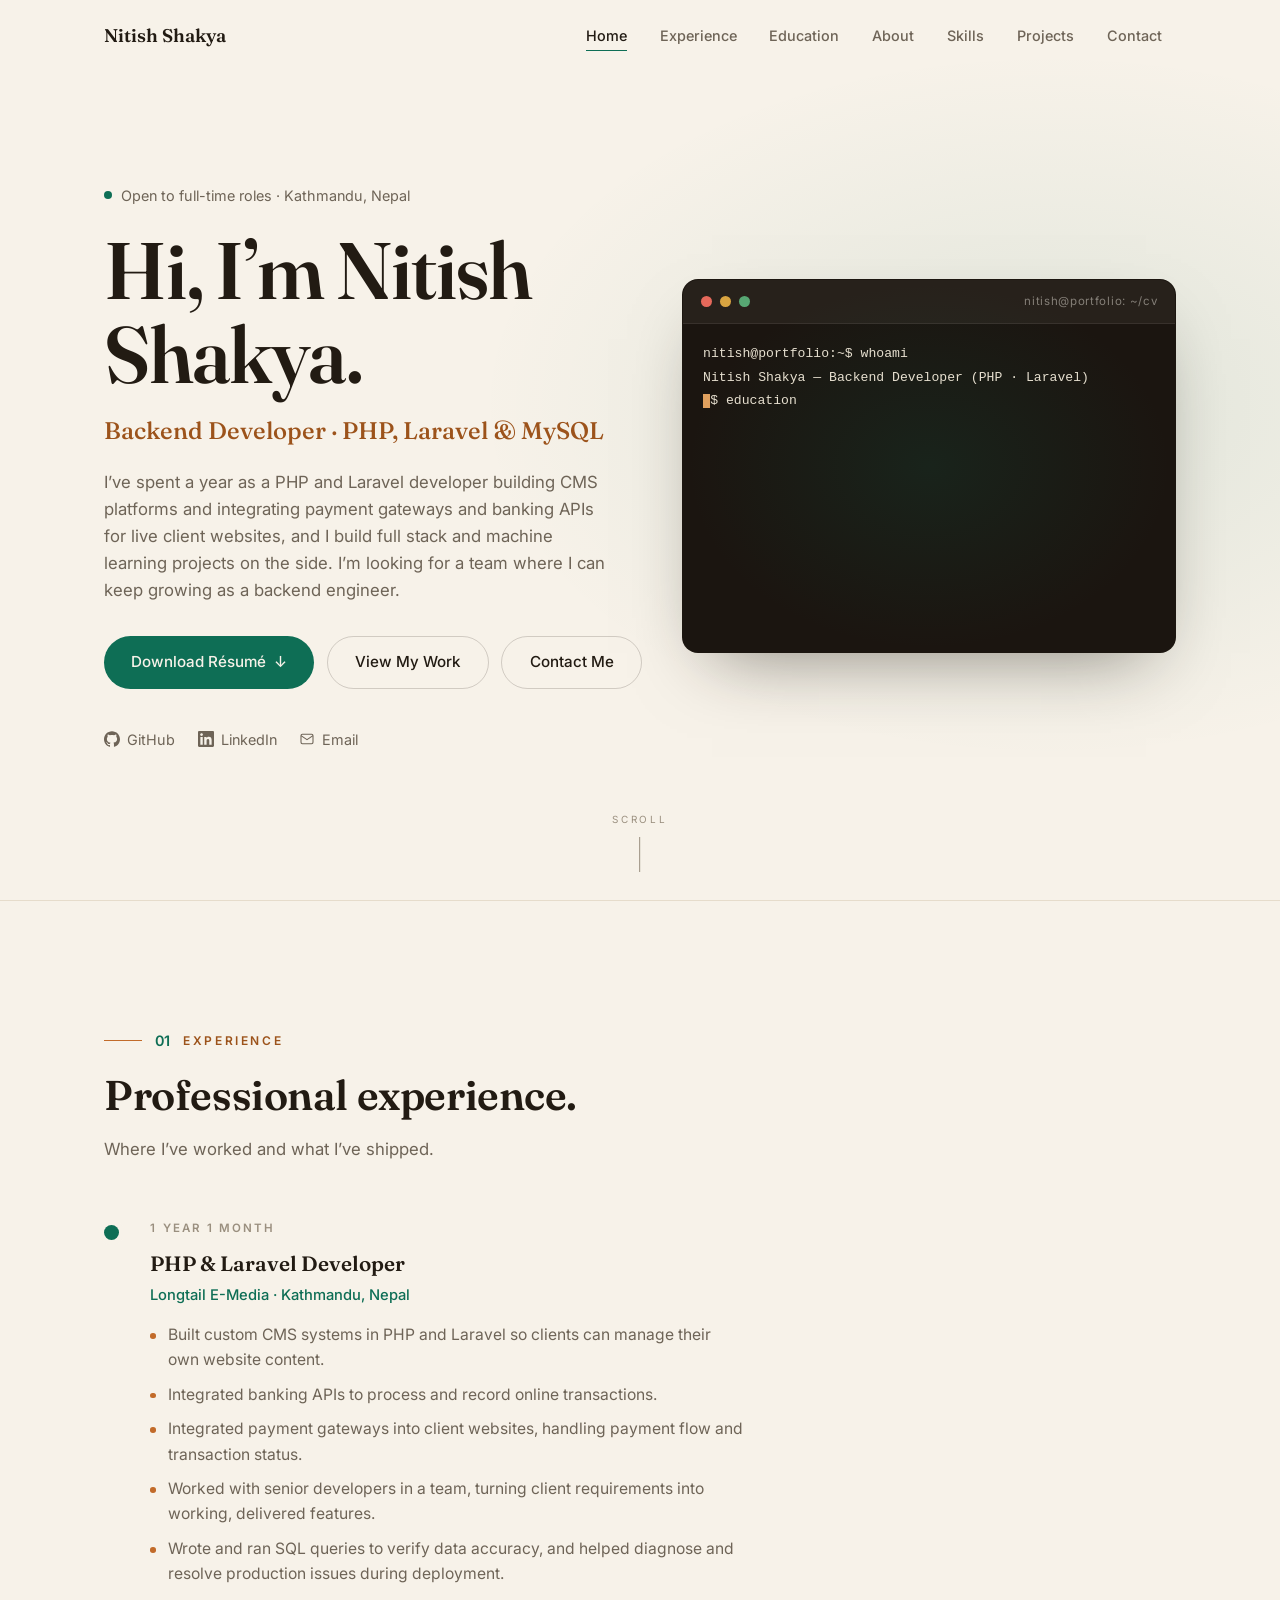
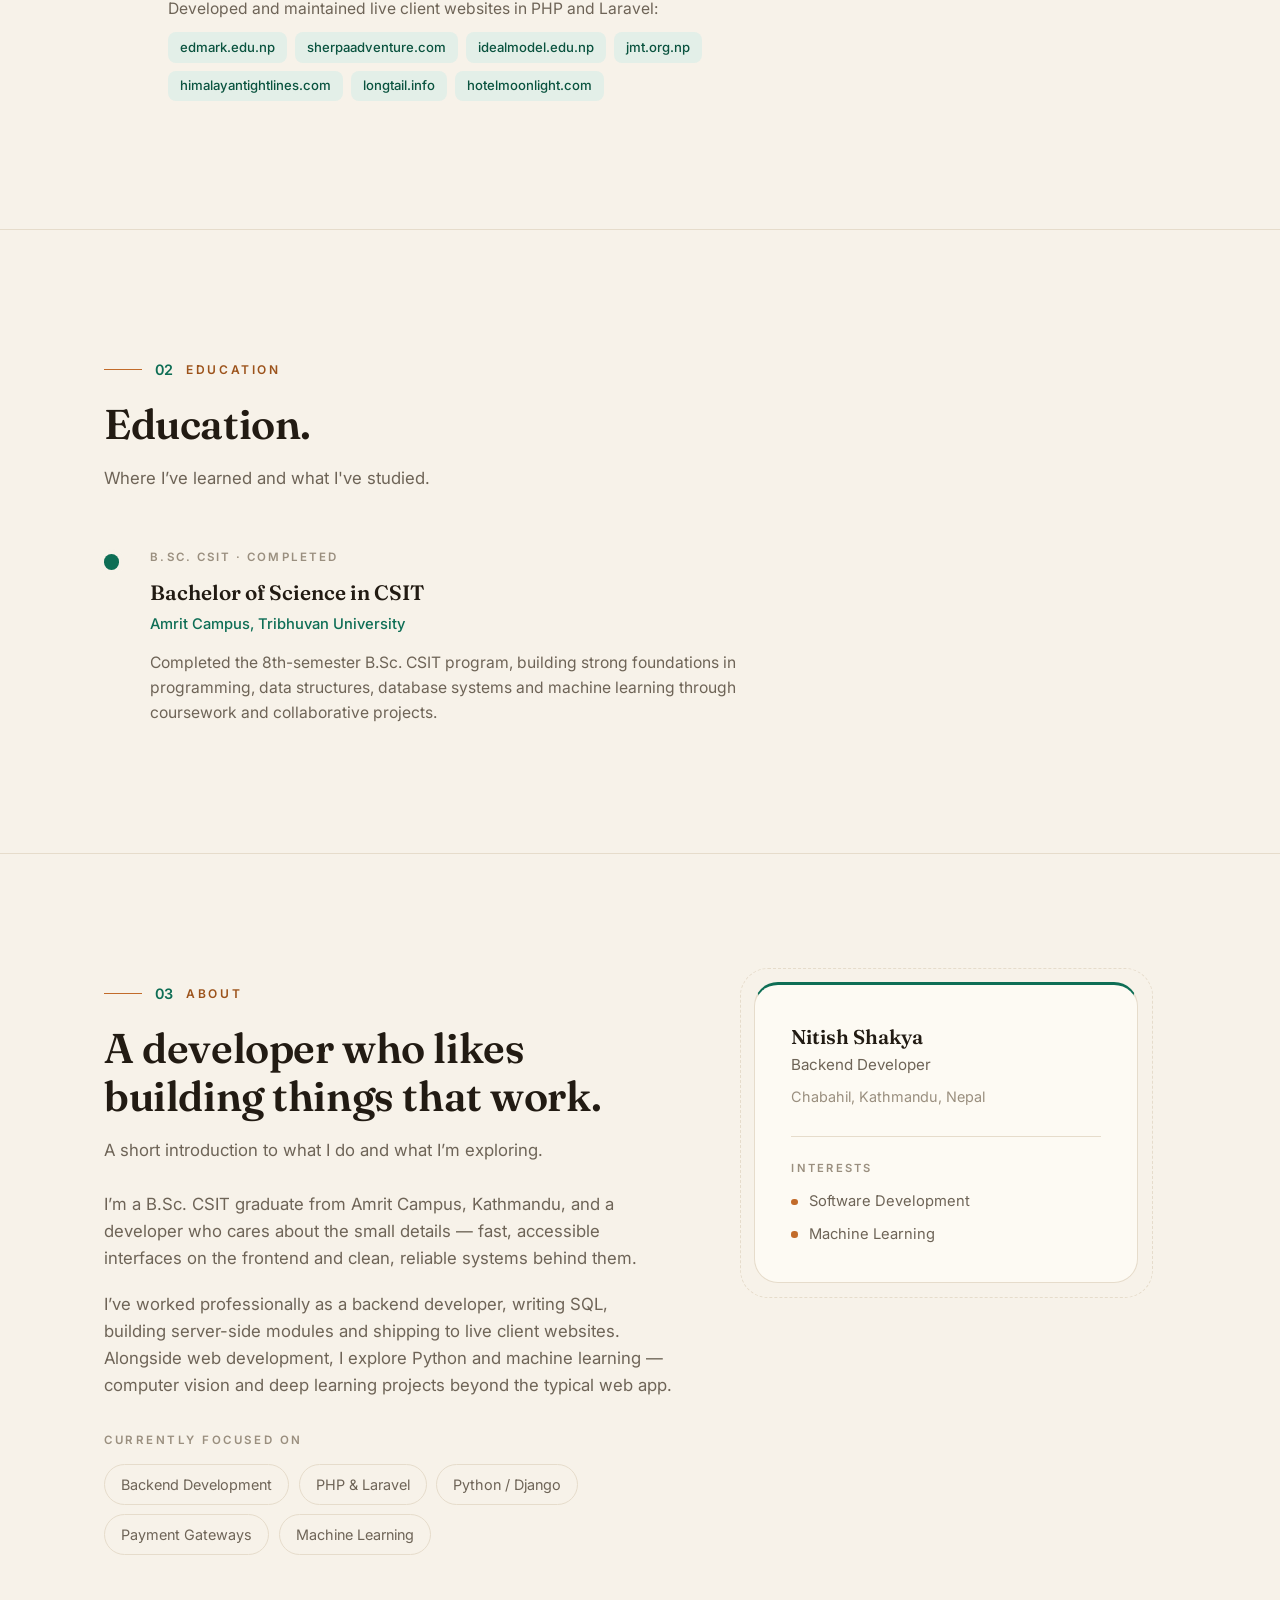
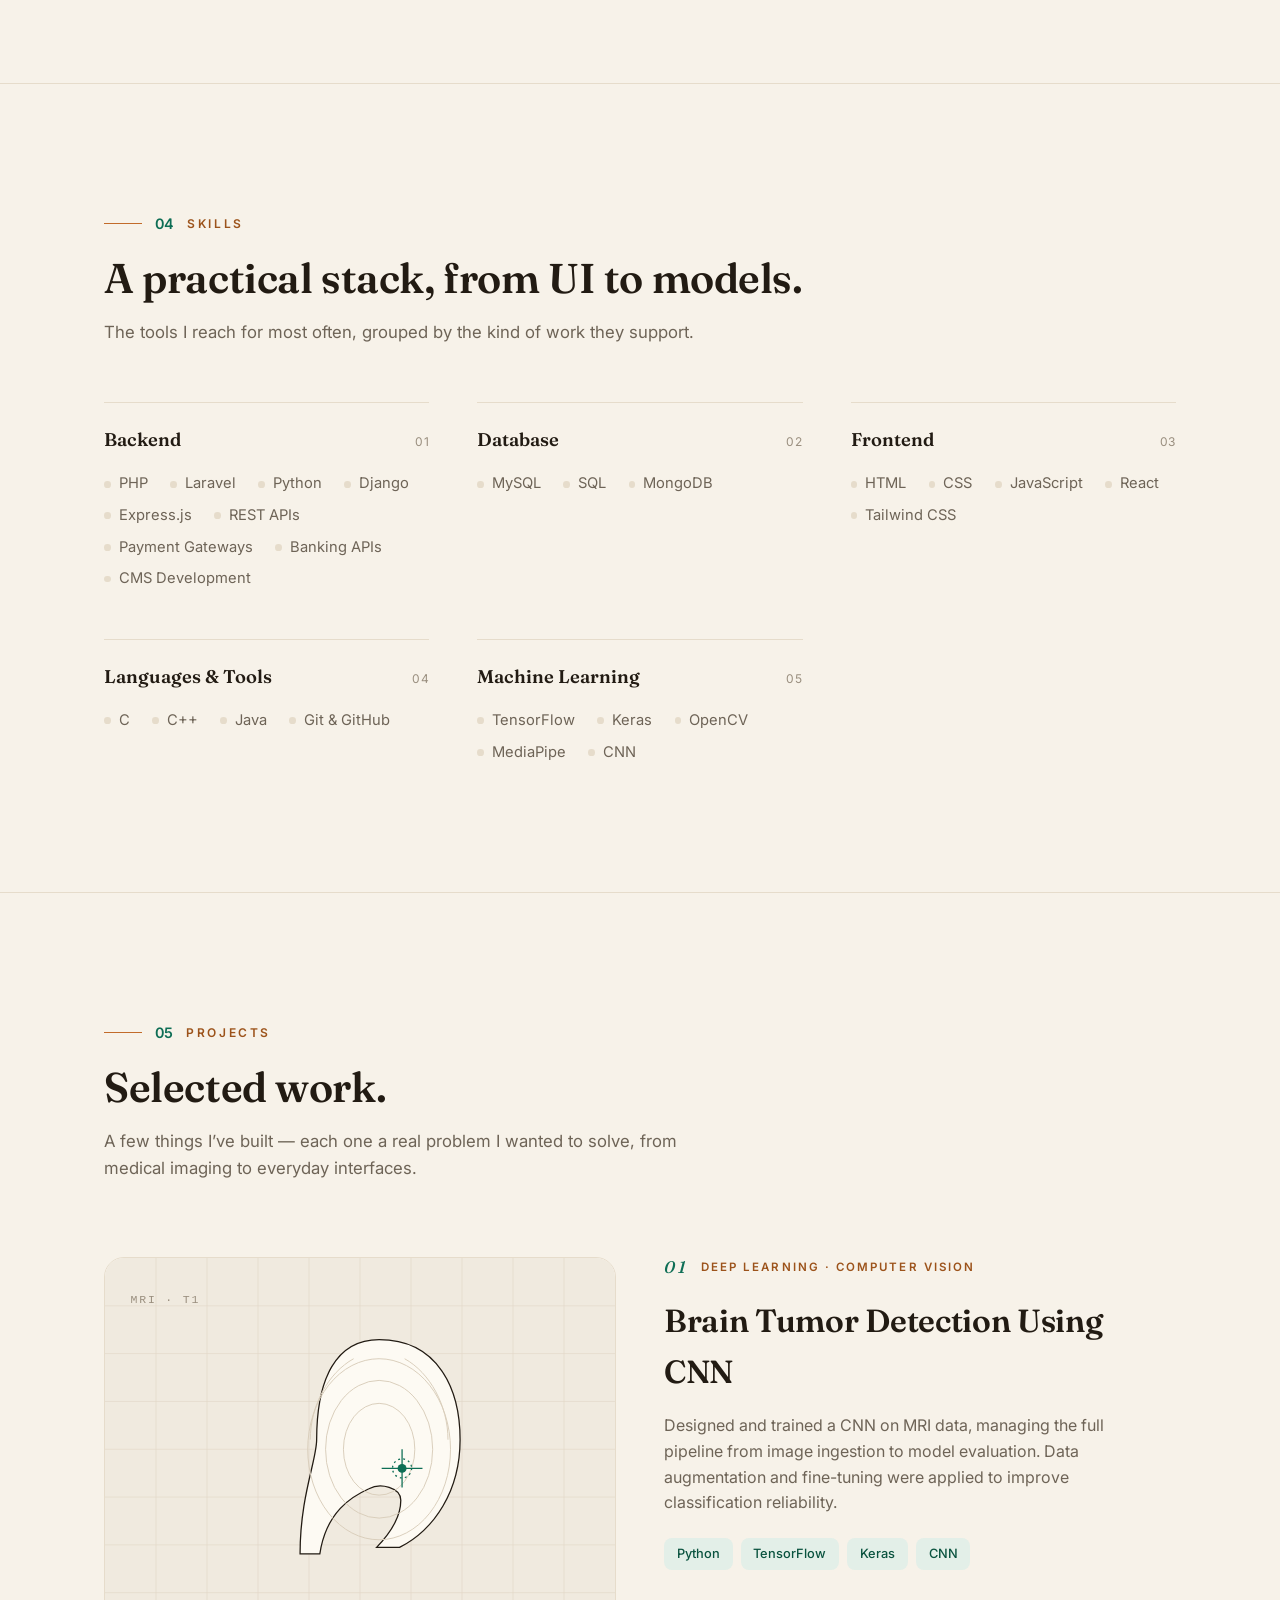
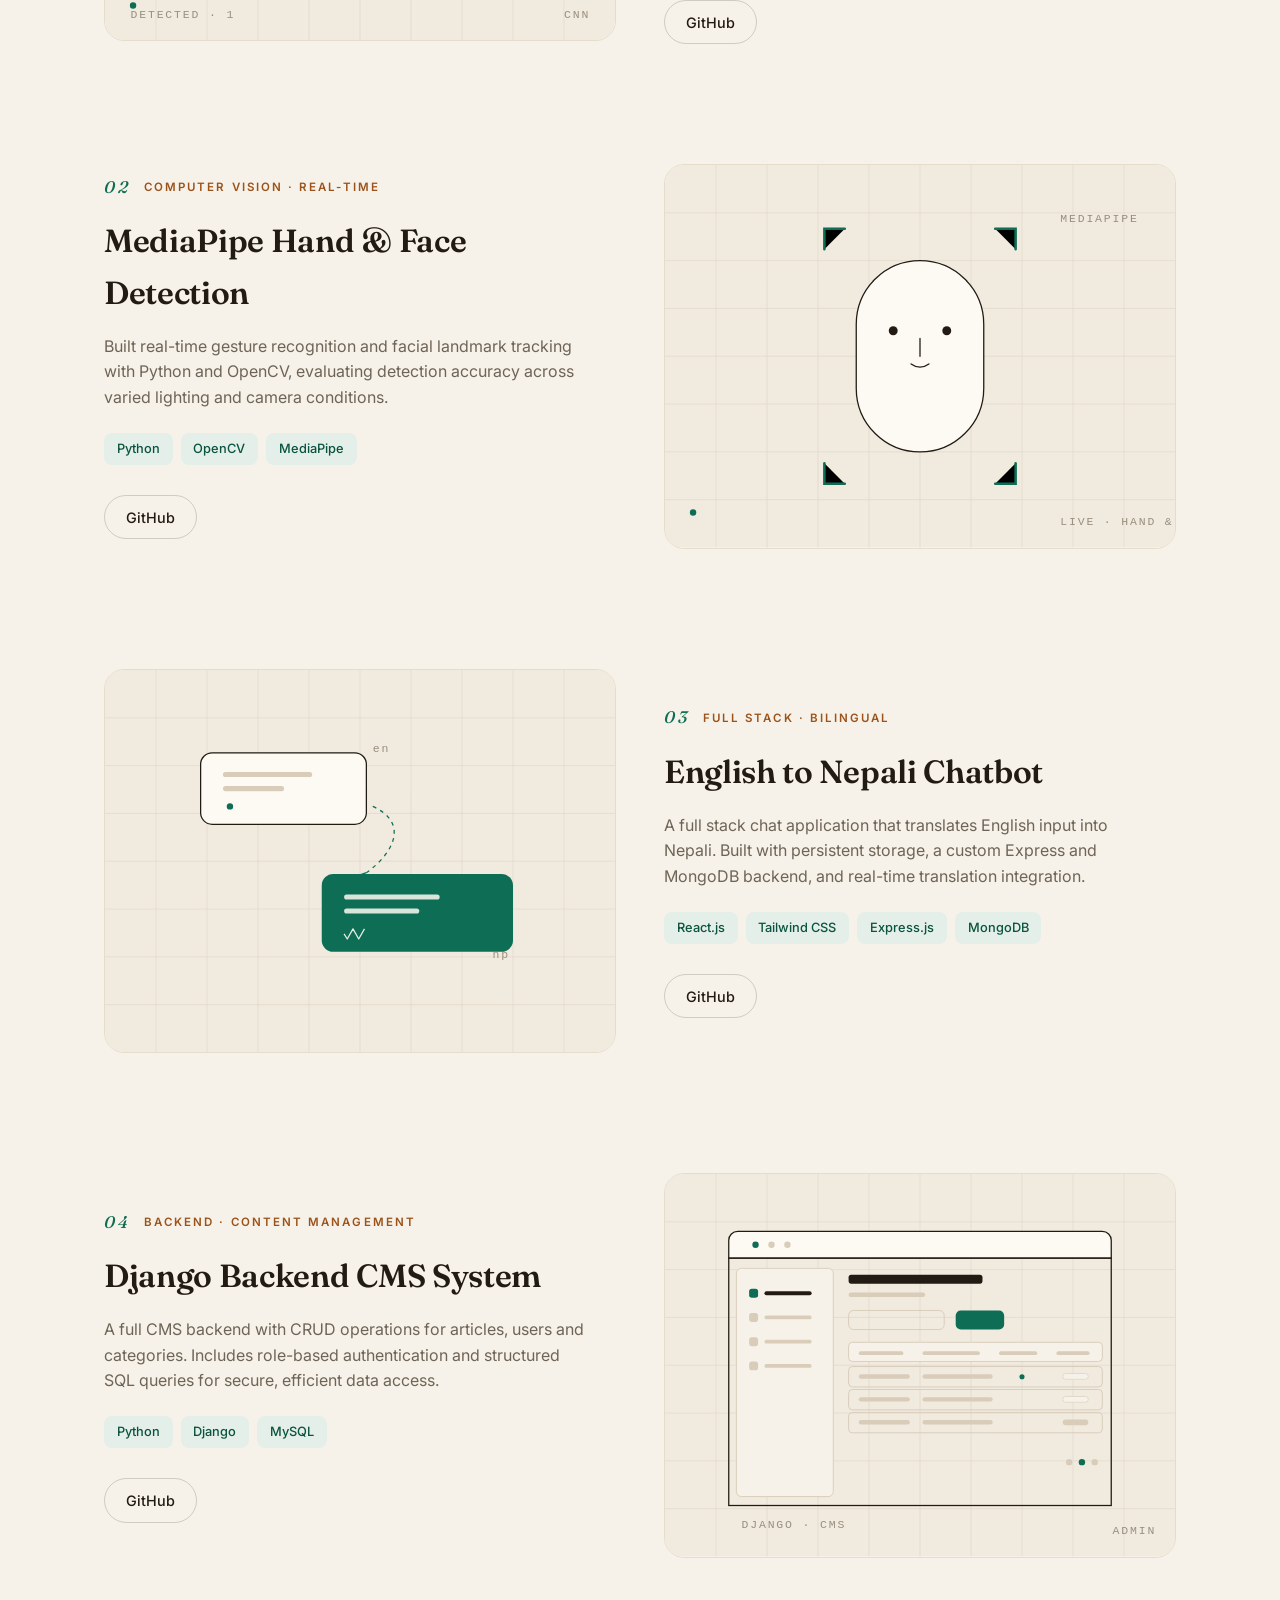
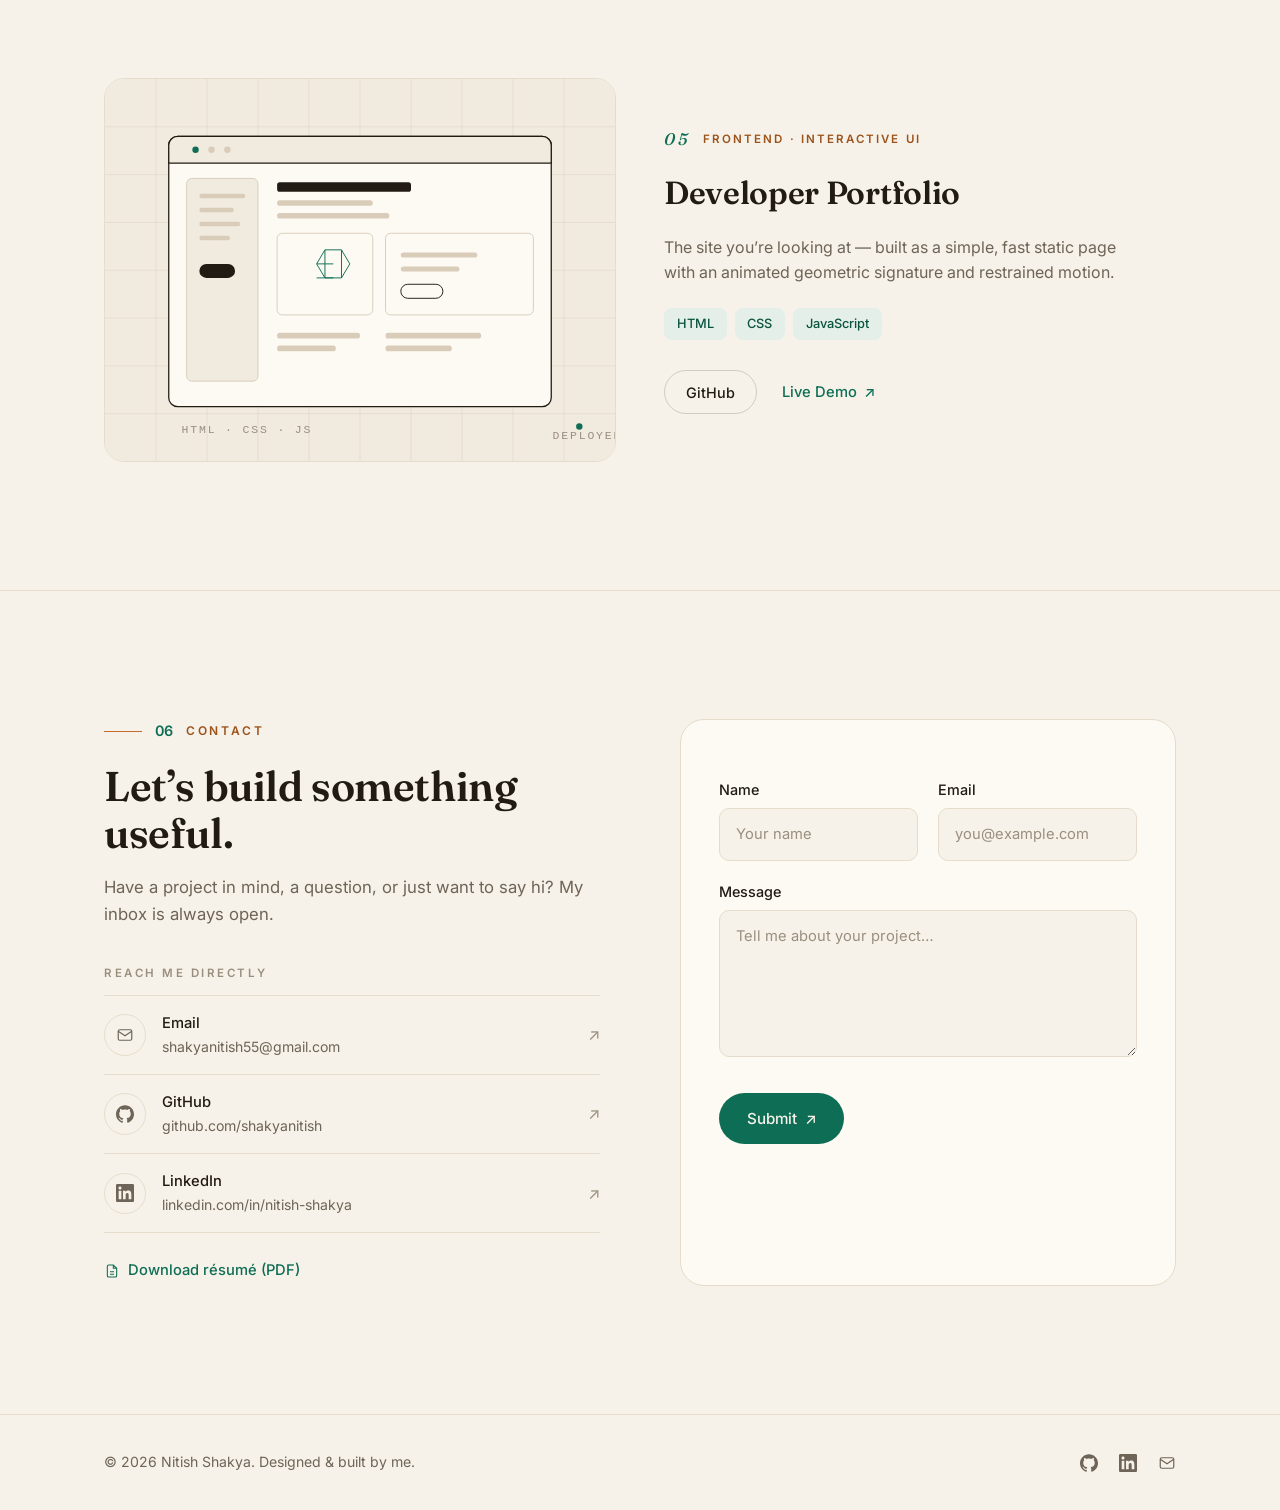
==== index.html @ 20ea2aed "feat: make all timeline durations auto-calculated with start dates" ====
<!DOCTYPE html>
<html lang="en">
<head>
<meta charset="UTF-8">
<meta name="viewport" content="width=device-width, initial-scale=1.0">
<title>Nitish Shakya — PHP & Laravel Backend Developer, Kathmandu</title>
<meta name="description" content="Nitish Shakya is a backend developer in Kathmandu, Nepal with 1 year of professional PHP and Laravel experience (MySQL, Python, Django) and machine learning projects. Open to full-time roles.">
<link rel="canonical" href="https://nitishshakya.com.np/">
<meta property="og:url" content="https://nitishshakya.com.np/">
<meta property="og:type" content="website">
<meta property="og:title" content="Nitish Shakya — PHP & Laravel Backend Developer">
<meta property="og:description" content="Backend developer with 1 year of PHP and Laravel experience on live client projects and ML experience. Open to full-time roles.">
<meta property="og:image" content="https://nitishshakya.com.np/logo-mark.png">
<meta name="twitter:card" content="summary">
<script type="application/ld+json">{"@context":"https://schema.org","@type":"Person","name":"Nitish Shakya","url":"https://nitishshakya.com.np/","jobTitle":"Backend Developer","email":"mailto:shakyanitish55@gmail.com","address":{"@type":"PostalAddress","addressLocality":"Kathmandu","addressCountry":"NP"},"sameAs":["https://github.com/shakyanitish","https://www.linkedin.com/in/nitish-shakya-1916a1303/"],"alumniOf":"Tribhuvan University"}</script>
<link rel="preconnect" href="https://fonts.googleapis.com">
<link rel="preconnect" href="https://fonts.gstatic.com" crossorigin>
<link href="https://fonts.googleapis.com/css2?family=Fraunces:ital,opsz,wght@0,9..144,400;0,9..144,500;0,9..144,600;1,9..144,400;1,9..144,500&family=Inter:wght@400;500;600&display=swap" rel="stylesheet">
<link rel="icon" href="favicon.svg" type="image/svg+xml">
<link rel="icon" href="favicon.ico" sizes="32x32">
<link rel="apple-touch-icon" href="logo-mark.png">
  <link rel="stylesheet" href="styles.css">

  <!-- Structured data for SEO & AI Overview -->
  <script type="application/ld+json">
  {
    "@context": "https://schema.org",
    "@type": "WebSite",
    "@id": "https://nitishshakya.com.np/#website",
    "url": "https://nitishshakya.com.np/",
    "name": "Nitish Shakya",
    "alternateName": "Nitish Shakya — Portfolio",
    "description": "PHP Backend Developer based in Kathmandu, Nepal building clean, scalable web applications and exploring Machine Learning & Computer Vision.",
    "inLanguage": "en",
    "publisher": {
      "@id": "https://nitishshakya.com.np/#person"
    }
  }
  </script>

  <script type="application/ld+json">
  {
    "@context": "https://schema.org",
    "@type": "Person",
    "@id": "https://nitishshakya.com.np/#person",
    "name": "Nitish Shakya",
    "url": "https://nitishshakya.com.np/",
    "email": "shakyanitish55@gmail.com",
    "jobTitle": "PHP Backend Developer",
    "description": "PHP Backend Developer based in Kathmandu, Nepal building clean, scalable web applications and exploring Machine Learning & Computer Vision.",
    "image": "https://nitishshakya.com.np/assets/nitish-shakya.jpg",
    "knowsAbout": ["PHP", "MySQL", "JavaScript", "React", "Next.js", "Python", "Django", "TensorFlow", "Keras", "OpenCV", "MediaPipe", "Machine Learning", "Full Stack Development", "REST APIs"],
    "worksFor": {
      "@type": "Organization",
      "name": "Longtail E-Media"
    },
    "alumniOf": {
      "@type": "CollegeOrUniversity",
      "name": "Amrit Campus, Tribhuvan University"
    },
    "address": {
      "@type": "PostalAddress",
      "addressLocality": "Kathmandu",
      "addressCountry": "NP"
    },
    "sameAs": [
      "https://github.com/shakyanitish",
      "https://www.linkedin.com/in/nitish-shakya-1916a1303/",
      "mailto:shakyanitish55@gmail.com"
    ],
    "mainEntityOfPage": {
      "@type": "WebSite",
      "@id": "https://nitishshakya.com.np/#website"
    }
  }
  </script>

  <script type="application/ld+json">
  {
    "@context": "https://schema.org",
    "@type": "ProfilePage",
    "@id": "https://nitishshakya.com.np/#profilepage",
    "url": "https://nitishshakya.com.np/",
    "name": "Nitish Shakya — Portfolio",
    "mainEntity": {
      "@id": "https://nitishshakya.com.np/#person"
    },
    "primaryImageOfPage": {
      "@type": "ImageObject",
      "@id": "https://nitishshakya.com.np/assets/nitish-shakya.jpg",
      "contentUrl": "https://nitishshakya.com.np/assets/nitish-shakya.jpg",
      "url": "https://nitishshakya.com.np/assets/nitish-shakya.jpg",
      "name": "Nitish Shakya portrait",
      "caption": "Nitish Shakya — PHP Backend Developer in Kathmandu, Nepal",
      "width": 640,
      "height": 640,
      "representativeOfPage": true
    }
  }
  </script>
</head>
<body>
<svg class="svg-defs" aria-hidden="true" focusable="false">
  <symbol id="i-github" viewBox="0 0 24 24" fill="currentColor"><path d="M12 .297c-6.63 0-12 5.373-12 12 0 5.303 3.438 9.8 8.205 11.385.6.113.82-.258.82-.577 0-.285-.01-1.04-.015-2.04-3.338.724-4.042-1.61-4.042-1.61C4.422 18.07 3.633 17.7 3.633 17.7c-1.087-.744.084-.729.084-.729 1.205.084 1.838 1.236 1.838 1.236 1.07 1.835 2.809 1.305 3.495.998.108-.776.417-1.305.76-1.605-2.665-.3-5.466-1.332-5.466-5.93 0-1.31.465-2.38 1.235-3.22-.135-.303-.54-1.523.105-3.176 0 0 1.005-.322 3.3 1.23.96-.267 1.98-.399 3-.405 1.02.006 2.04.138 3 .405 2.28-1.552 3.285-1.23 3.285-1.23.645 1.653.24 2.873.12 3.176.765.84 1.23 1.91 1.23 3.22 0 4.61-2.805 5.625-5.475 5.92.42.36.81 1.096.81 2.22 0 1.606-.015 2.896-.015 3.286 0 .315.21.69.825.57C20.565 22.092 24 17.592 24 12.297c0-6.627-5.373-12-12-12"/></symbol>
  <symbol id="i-linkedin" viewBox="0 0 24 24" fill="currentColor"><path d="M20.447 20.452h-3.554v-5.569c0-1.328-.027-3.037-1.852-3.037-1.853 0-2.136 1.445-2.136 2.939v5.667H9.351V9h3.414v1.561h.046c.477-.9 1.637-1.85 3.37-1.85 3.601 0 4.267 2.37 4.267 5.455v6.286zM5.337 7.433c-1.144 0-2.063-.926-2.063-2.065 0-1.138.92-2.063 2.063-2.063 1.14 0 2.064.925 2.064 2.063 0 1.139-.925 2.065-2.064 2.065zm1.782 13.019H3.555V9h3.564v11.452zM22.225 0H1.771C.792 0 0 .774 0 1.729v20.542C0 23.227.792 24 1.771 24h20.451C23.2 24 24 23.227 24 22.271V1.729C24 .774 23.2 0 22.225 0z"/></symbol>
  <symbol id="i-email" viewBox="0 0 24 24" fill="none" stroke="currentColor" stroke-width="1.6"><rect x="3" y="5" width="18" height="14" rx="2"/><path d="m3 7 9 6 9-6"/></symbol>
  <symbol id="i-file" viewBox="0 0 24 24" fill="none" stroke="currentColor" stroke-width="1.6"><path d="M14 3H7a2 2 0 0 0-2 2v14a2 2 0 0 0 2 2h10a2 2 0 0 0 2-2V8z"/><path d="M14 3v5h5"/><path d="M9 13h6M9 17h6"/></symbol>
</svg>
<a class="skip-link" href="#main">Skip to content</a>

<header class="nav" id="nav">
  <div class="container nav-inner">
    <a class="nav-logo" href="#home">Nitish Shakya</a>
    <nav aria-label="Primary">
      <ul class="nav-links">
        <li><a href="#home" class="is-active">Home</a></li>
        <li><a href="#experience">Experience</a></li>
        <li><a href="#education">Education</a></li>
        <li><a href="#about">About</a></li>
        <li><a href="#skills">Skills</a></li>
        <li><a href="#projects">Projects</a></li>
        <li><a href="#contact">Contact</a></li>
      </ul>
    </nav>
    <button class="nav-toggle" id="nav-toggle" aria-expanded="false" aria-controls="mobile-menu" aria-label="Open menu">
      <span class="bar"></span><span class="bar"></span><span class="bar"></span>
    </button>
  </div>
  <nav class="mobile-menu" id="mobile-menu" aria-label="Mobile">
    <div class="container">
      <a href="#home"><span>Home</span></a>
      <a href="#experience"><span>Experience</span></a>
      <a href="#education"><span>Education</span></a>
      <a href="#about"><span>About</span></a>
      <a href="#skills"><span>Skills</span></a>
      <a href="#projects"><span>Projects</span></a>
      <a href="#contact"><span>Contact</span></a>
    </div>
  </nav>
</header>

<main id="main">

  <!-- ============ HERO ============ -->
  <section class="hero" id="home" aria-labelledby="hero-title">
    <div class="container hero-grid">
      <div class="hero-copy">
        <p class="hero-eyebrow"><i aria-hidden="true"></i>Open to full-time roles · Kathmandu, Nepal</p>
        <h2 class="hero-title" id="hero-title">Hi, I&rsquo;m Nitish Shakya.</h2>
        <p class="hero-role">Backend Developer · PHP, Laravel &amp; MySQL</p>
        <p class="hero-intro">I&rsquo;ve spent a year as a PHP and Laravel developer building CMS platforms and integrating payment gateways and banking APIs for live client websites, and I build full stack and machine learning projects on the side. I&rsquo;m looking for a team where I can keep growing as a backend engineer.</p>
        <div class="hero-cta">
          <a class="btn btn--primary" href="resume.pdf" download>Download R&eacute;sum&eacute; <span class="arr">↓</span></a>
          <a class="btn btn--ghost" href="#projects">View My Work</a>
          <a class="btn btn--ghost" href="#contact">Contact Me</a>
        </div>
        <div class="hero-socials">
          <a href="https://github.com/shakyanitish" target="_blank" rel="noreferrer" aria-label="GitHub">
            <svg width="16" height="16" aria-hidden="true"><use href="#i-github"></use></svg>
            GitHub
          </a>
          <a href="https://www.linkedin.com/in/nitish-shakya-1916a1303/" target="_blank" rel="noreferrer" aria-label="LinkedIn">
            <svg width="16" height="16" aria-hidden="true"><use href="#i-linkedin"></use></svg>
            LinkedIn
          </a>
          <a href="mailto:shakyanitish55@gmail.com" aria-label="Email">
            <svg width="16" height="16" aria-hidden="true"><use href="#i-email"></use></svg>
            Email
          </a>
        </div>
      </div>

      <div class="term" id="term" aria-hidden="true">
        <div class="term-bar">
          <i></i><i></i><i></i>
          <span class="term-title">nitish@portfolio: ~/cv</span>
        </div>
        <pre class="term-body"><code id="term-code"></code></pre>
      </div>
    </div>
    <a class="scroll-hint" href="#experience" aria-label="Scroll to experience section">Scroll<i aria-hidden="true"></i></a>
  </section>

  <!-- ============ EXPERIENCE ============ -->
  <section class="section" id="experience" aria-labelledby="experience-title">
    <div class="container">
      <div class="reveal">
        <p class="eyebrow"><i>01</i><span>Experience</span></p>
        <h2 class="section-title" id="experience-title">Professional experience.</h2>
        <p class="section-intro">Where I&rsquo;ve worked and what I&rsquo;ve shipped.</p>
      </div>

      <ul class="timeline">
        <li class="reveal">
          <p class="timeline-period" data-start="2025-10-27">Calculating...</p>
          <h3 class="timeline-title">PHP &amp; Laravel Developer</h3>
          <p class="timeline-role">Longtail E-Media · Kathmandu, Nepal</p>
          <ul class="timeline-points">
            <li>Built custom CMS systems in PHP and Laravel so clients can manage their own website content.</li>
            <li>Integrated banking APIs to process and record online transactions.</li>
            <li>Integrated payment gateways into client websites, handling payment flow and transaction status.</li>
            <li>Worked with senior developers in a team, turning client requirements into working, delivered features.</li>
            <li>Wrote and ran SQL queries to verify data accuracy, and helped diagnose and resolve production issues during deployment.</li>
            <li>Developed and maintained live client websites in PHP and Laravel:
            <ul class="site-links">
              <li><a href="https://www.edmark.edu.np/" target="_blank" rel="noreferrer">edmark.edu.np</a></li>
              <li><a href="https://www.sherpaadventure.com/" target="_blank" rel="noreferrer">sherpaadventure.com</a></li>
              <li><a href="https://www.idealmodel.edu.np/" target="_blank" rel="noreferrer">idealmodel.edu.np</a></li>
              <li><a href="https://www.jmt.org.np/" target="_blank" rel="noreferrer">jmt.org.np</a></li>
              <li><a href="https://www.himalayantightlines.com/" target="_blank" rel="noreferrer">himalayantightlines.com</a></li>
              <li><a href="https://www.longtail.info/" target="_blank" rel="noreferrer">longtail.info</a></li>
              <li><a href="https://www.hotelmoonlight.com/" target="_blank" rel="noreferrer">hotelmoonlight.com</a></li>
            </ul></li>
          </ul>
        </li>
      </ul> 
    </div>
  </section>

  <!-- ============ EDUCATION ============ -->
  <section class="section" id="education" aria-labelledby="education-title">
    <div class="container">
      <div class="reveal">
        <p class="eyebrow"><i>02</i><span>Education</span></p>
        <h2 class="section-title" id="education-title">Education.</h2>
        <p class="section-intro">Where I&rsquo;ve learned and what I've studied.</p>
      </div>

      <ul class="timeline">
        <li class="reveal" data-delay="80">
          <p class="timeline-period">B.Sc. CSIT · Completed</p>
          <h3 class="timeline-title">Bachelor of Science in CSIT</h3>
          <p class="timeline-role">Amrit Campus, Tribhuvan University</p>
          <p class="timeline-desc">Completed the 8th-semester B.Sc. CSIT program, building strong foundations in programming, data structures, database systems and machine learning through coursework and collaborative projects.</p>
        </li>
      </ul>
    </div>
  </section>

  <!-- ============ ABOUT ============ -->
  <section class="section" id="about" aria-labelledby="about-title">
    <div class="container about-grid">
      <div>
        <div class="reveal">
          <p class="eyebrow"><i>03</i><span>About</span></p>
          <h2 class="section-title" id="about-title">A developer who likes building things that work.</h2>
          <p class="section-intro">A short introduction to what I do and what I&rsquo;m exploring.</p>
        </div>
        <div class="about-copy reveal" data-delay="80">
          <p>I&rsquo;m a B.Sc. CSIT graduate from Amrit Campus, Kathmandu, and a developer who cares about the small details &mdash; fast, accessible interfaces on the frontend and clean, reliable systems behind them.</p>
          <p>I&rsquo;ve worked professionally as a backend developer, writing SQL, building server-side modules and shipping to live client websites. Alongside web development, I explore Python and machine learning &mdash; computer vision and deep learning projects beyond the typical web app.</p>
        </div>
        <div class="reveal" data-delay="160">
          <p class="about-tags-label">Currently focused on</p>
          <ul class="about-tags">
            <li>Backend Development</li>
            <li>PHP &amp; Laravel</li>
            <li>Python / Django</li>
            <li>Payment Gateways</li>
            <li>Machine Learning</li>
          </ul>
        </div>
      </div>

      <div class="about-card-wrap reveal" data-delay="120">
        <div class="about-card">
          <div class="about-card-inner">
            <p class="about-name">Nitish Shakya</p>
            <p class="about-role">Backend Developer</p>
            <p class="about-loc">Chabahil, Kathmandu, Nepal</p>
            <div class="about-interests">
              <p>Interests</p>
              <ul>
                <li><i aria-hidden="true"></i>Software Development</li>
                <li><i aria-hidden="true"></i>Machine Learning</li>
              </ul>
            </div>
          </div>
        </div>
      </div>
    </div>
  </section>

  <!-- ============ SKILLS ============ -->
  <section class="section" id="skills" aria-labelledby="skills-title">
    <div class="container">
      <div class="reveal">
        <p class="eyebrow"><i>04</i><span>Skills</span></p>
        <h2 class="section-title" id="skills-title">A practical stack, from UI to models.</h2>
        <p class="section-intro">The tools I reach for most often, grouped by the kind of work they support.</p>
      </div>
      <ul class="skills-grid">
        <li class="skill-group reveal"><div class="skill-group-head"><h3>Backend</h3><span class="num">01</span></div><ul class="skill-items">
          <li><i aria-hidden="true"></i>PHP</li><li><i aria-hidden="true"></i>Laravel</li><li><i aria-hidden="true"></i>Python</li><li><i aria-hidden="true"></i>Django</li><li><i aria-hidden="true"></i>Express.js</li><li><i aria-hidden="true"></i>REST APIs</li><li><i aria-hidden="true"></i>Payment Gateways</li><li><i aria-hidden="true"></i>Banking APIs</li><li><i aria-hidden="true"></i>CMS Development</li>
        </ul></li>
        <li class="skill-group reveal" data-delay="60"><div class="skill-group-head"><h3>Database</h3><span class="num">02</span></div><ul class="skill-items">
          <li><i aria-hidden="true"></i>MySQL</li><li><i aria-hidden="true"></i>SQL</li><li><i aria-hidden="true"></i>MongoDB</li>
        </ul></li>
        <li class="skill-group reveal" data-delay="120"><div class="skill-group-head"><h3>Frontend</h3><span class="num">03</span></div><ul class="skill-items">
          <li><i aria-hidden="true"></i>HTML</li><li><i aria-hidden="true"></i>CSS</li><li><i aria-hidden="true"></i>JavaScript</li><li><i aria-hidden="true"></i>React</li><li><i aria-hidden="true"></i>Tailwind CSS</li>
        </ul></li>
        <li class="skill-group reveal" data-delay="60"><div class="skill-group-head"><h3>Languages &amp; Tools</h3><span class="num">04</span></div><ul class="skill-items">
          <li><i aria-hidden="true"></i>C</li><li><i aria-hidden="true"></i>C++</li><li><i aria-hidden="true"></i>Java</li><li><i aria-hidden="true"></i>Git &amp; GitHub</li>
        </ul></li>
        <li class="skill-group reveal" data-delay="120"><div class="skill-group-head"><h3>Machine Learning</h3><span class="num">05</span></div><ul class="skill-items">
          <li><i aria-hidden="true"></i>TensorFlow</li><li><i aria-hidden="true"></i>Keras</li><li><i aria-hidden="true"></i>OpenCV</li><li><i aria-hidden="true"></i>MediaPipe</li><li><i aria-hidden="true"></i>CNN</li>
        </ul></li>
      </ul>
    </div>
  </section>

  <!-- ============ PROJECTS ============ -->
  <section class="section" id="projects" aria-labelledby="projects-title">
    <div class="container">
      <div class="reveal">
        <p class="eyebrow"><i>05</i><span>Projects</span></p>
        <h2 class="section-title" id="projects-title">Selected work.</h2>
        <p class="section-intro">A few things I&rsquo;ve built &mdash; each one a real problem I wanted to solve, from medical imaging to everyday interfaces.</p>
      </div>

      <div class="projects-list">

        <!-- 01 Brain Tumor -->
        <article class="project reveal">
          <div class="project-media">
            <svg viewBox="0 0 800 600" role="img" aria-label="Abstract illustration of an MRI brain scan with a highlighted detection region">
              <rect width="800" height="600" fill="#f0eadf"/>
              <g stroke="#d9cdba" stroke-width="1" opacity=".65">
                <line x1="80" y1="0" x2="80" y2="600"/><line x1="160" y1="0" x2="160" y2="600"/><line x1="240" y1="0" x2="240" y2="600"/><line x1="320" y1="0" x2="320" y2="600"/><line x1="400" y1="0" x2="400" y2="600"/><line x1="480" y1="0" x2="480" y2="600"/><line x1="560" y1="0" x2="560" y2="600"/><line x1="640" y1="0" x2="640" y2="600"/><line x1="720" y1="0" x2="720" y2="600"/>
                <line x1="0" y1="75" x2="800" y2="75"/><line x1="0" y1="150" x2="800" y2="150"/><line x1="0" y1="225" x2="800" y2="225"/><line x1="0" y1="300" x2="800" y2="300"/><line x1="0" y1="375" x2="800" y2="375"/><line x1="0" y1="450" x2="800" y2="450"/><line x1="0" y1="525" x2="800" y2="525"/>
              </g>
              <path d="M 430 128 C 522 128 557 205 557 285 C 557 365 517 426 462 454 L 426 454 C 453 426 464 400 464 380 C 464 360 432 352 414 362 C 387 374 347 398 337 464 L 306 464 C 306 374 332 317 332 285 C 332 190 362 128 430 128 Z" fill="#fdfaf3" stroke="#221b13" stroke-width="2"/>
              <g stroke="#d9cdba" stroke-width="1.5" fill="none">
                <ellipse cx="430" cy="300" rx="112" ry="142"/><ellipse cx="430" cy="300" rx="84" ry="108"/><ellipse cx="430" cy="300" rx="56" ry="72"/>
                <path d="M 322 285 C 322 232 350 180 390 158"/><path d="M 538 285 C 538 232 510 180 470 158"/>
              </g>
              <g stroke="#0e6e55" stroke-width="2"><path d="M 466 300 v 60 M 434 330 h 64"/><circle cx="466" cy="330" r="15" fill="none" stroke-dasharray="3 5"/></g>
              <circle cx="466" cy="330" r="7" fill="#0e6e55"/>
              <text x="40" y="70" font-family="ui-monospace,monospace" font-size="18" letter-spacing=".16em" fill="#9a8f7f">MRI · T1</text>
              <text x="40" y="565" font-family="ui-monospace,monospace" font-size="18" letter-spacing=".16em" fill="#9a8f7f">DETECTED · 1</text>
              <circle cx="44" cy="545" r="5" fill="#0e6e55"/>
              <text x="720" y="565" font-family="ui-monospace,monospace" font-size="18" letter-spacing=".16em" fill="#9a8f7f">CNN</text>
            </svg>
          </div>
          <div class="project-body">
            <p class="project-tag"><span class="num">01</span><span>Deep learning · Computer vision</span></p>
            <h3 class="project-title">Brain Tumor Detection Using CNN</h3>
            <p class="project-desc">Designed and trained a CNN on MRI data, managing the full pipeline from image ingestion to model evaluation. Data augmentation and fine-tuning were applied to improve classification reliability.</p>
            <ul class="project-stack"><li>Python</li><li>TensorFlow</li><li>Keras</li><li>CNN</li></ul>
            <div class="project-links">
              <a class="btn btn--ghost" href="https://github.com/shakyanitish" target="_blank" rel="noreferrer">GitHub</a>
            </div>
          </div>
        </article>

        <!-- 02 Hand & Face Detection -->
        <article class="project project--flip reveal">
          <div class="project-media">
            <svg viewBox="0 0 800 600" role="img" aria-label="Abstract illustration of a face inside a detection frame with corner brackets">
              <rect width="800" height="600" fill="#f0eadf"/>
              <g stroke="#d9cdba" stroke-width="1" opacity=".65">
                <line x1="80" y1="0" x2="80" y2="600"/><line x1="160" y1="0" x2="160" y2="600"/><line x1="240" y1="0" x2="240" y2="600"/><line x1="320" y1="0" x2="320" y2="600"/><line x1="400" y1="0" x2="400" y2="600"/><line x1="480" y1="0" x2="480" y2="600"/><line x1="560" y1="0" x2="560" y2="600"/><line x1="640" y1="0" x2="640" y2="600"/><line x1="720" y1="0" x2="720" y2="600"/>
                <line x1="0" y1="75" x2="800" y2="75"/><line x1="0" y1="150" x2="800" y2="150"/><line x1="0" y1="225" x2="800" y2="225"/><line x1="0" y1="300" x2="800" y2="300"/><line x1="0" y1="375" x2="800" y2="375"/><line x1="0" y1="450" x2="800" y2="450"/><line x1="0" y1="525" x2="800" y2="525"/>
              </g>
              <clipPath id="fc"><rect x="300" y="150" width="200" height="300" rx="100"/></clipPath>
              <g clip-path="url(#fc)" stroke="#d9cdba" stroke-width="1.5"><line x1="300" y1="210" x2="500" y2="210"/><line x1="300" y1="270" x2="500" y2="270"/><line x1="300" y1="330" x2="500" y2="330"/><line x1="300" y1="390" x2="500" y2="390"/><line x1="340" y1="150" x2="340" y2="450"/><line x1="400" y1="150" x2="400" y2="450"/><line x1="460" y1="150" x2="460" y2="450"/></g>
              <rect x="300" y="150" width="200" height="300" rx="100" fill="#fdfaf3" stroke="#221b13" stroke-width="2"/>
              <circle cx="358" cy="260" r="7" fill="#221b13"/><circle cx="442" cy="260" r="7" fill="#221b13"/>
              <path d="M 400 272 L 400 300 M 386 312 Q 400 322 414 312" stroke="#221b13" stroke-width="2" fill="none" stroke-linecap="round"/>
              <g stroke="#0e6e55" stroke-width="4" stroke-linecap="round"><path d="M 250 132 V 100 H 282"/><path d="M 518 100 H 550 V 132"/><path d="M 250 468 V 500 H 282"/><path d="M 518 500 H 550 V 468"/></g>
              <text x="620" y="90" font-family="ui-monospace,monospace" font-size="18" letter-spacing=".16em" fill="#9a8f7f">MEDIAPIPE</text>
              <text x="620" y="565" font-family="ui-monospace,monospace" font-size="18" letter-spacing=".16em" fill="#9a8f7f">LIVE · HAND &amp; FACE</text>
              <circle cx="44" cy="545" r="5" fill="#0e6e55"/>
            </svg>
          </div>
          <div class="project-body">
            <p class="project-tag"><span class="num">02</span><span>Computer vision · Real-time</span></p>
            <h3 class="project-title">MediaPipe Hand &amp; Face Detection</h3>
            <p class="project-desc">Built real-time gesture recognition and facial landmark tracking with Python and OpenCV, evaluating detection accuracy across varied lighting and camera conditions.</p>
            <ul class="project-stack"><li>Python</li><li>OpenCV</li><li>MediaPipe</li></ul>
            <div class="project-links">
              <a class="btn btn--ghost" href="https://github.com/shakyanitish" target="_blank" rel="noreferrer">GitHub</a>
            </div>
          </div>
        </article>

        <!-- 03 Chatbot -->
        <article class="project reveal">
          <div class="project-media">
            <svg viewBox="0 0 800 600" role="img" aria-label="Abstract illustration of two chat bubbles with a translation arrow between them">
              <rect width="800" height="600" fill="#f0eadf"/>
              <g stroke="#d9cdba" stroke-width="1" opacity=".65">
                <line x1="80" y1="0" x2="80" y2="600"/><line x1="160" y1="0" x2="160" y2="600"/><line x1="240" y1="0" x2="240" y2="600"/><line x1="320" y1="0" x2="320" y2="600"/><line x1="400" y1="0" x2="400" y2="600"/><line x1="480" y1="0" x2="480" y2="600"/><line x1="560" y1="0" x2="560" y2="600"/><line x1="640" y1="0" x2="640" y2="600"/><line x1="720" y1="0" x2="720" y2="600"/>
                <line x1="0" y1="75" x2="800" y2="75"/><line x1="0" y1="150" x2="800" y2="150"/><line x1="0" y1="225" x2="800" y2="225"/><line x1="0" y1="300" x2="800" y2="300"/><line x1="0" y1="375" x2="800" y2="375"/><line x1="0" y1="450" x2="800" y2="450"/><line x1="0" y1="525" x2="800" y2="525"/>
              </g>
              <rect x="150" y="130" width="260" height="112" rx="18" fill="#fdfaf3" stroke="#221b13" stroke-width="2"/>
              <g fill="#d9cdba"><rect x="185" y="160" width="140" height="8" rx="4"/><rect x="185" y="182" width="96" height="8" rx="4"/></g>
              <circle cx="196" cy="214" r="5" fill="#0e6e55"/>
              <text x="420" y="128" font-family="ui-monospace,monospace" font-size="18" letter-spacing=".16em" fill="#9a8f7f">en</text>
              <path d="M 420 214 C 478 240 452 288 410 318" stroke="#0e6e55" stroke-width="2" fill="none" stroke-dasharray="6 7"/>
              <path d="M 410 318 l -12 4 l 8 11" fill="none" stroke="#0e6e55" stroke-width="2" stroke-linejoin="round"/>
              <rect x="340" y="320" width="300" height="122" rx="18" fill="#0e6e55"/>
              <g fill="#fdfaf3" opacity=".85"><rect x="375" y="352" width="150" height="8" rx="4"/><rect x="375" y="374" width="118" height="8" rx="4"/></g>
              <path d="M 375 414 l 5 8 9 -16 9 16 9 -16" stroke="#fdfaf3" stroke-width="2" fill="none" stroke-linejoin="round" opacity=".9"/>
              <text x="608" y="452" font-family="ui-monospace,monospace" font-size="18" letter-spacing=".16em" fill="#9a8f7f">np</text>
            </svg>
          </div>
          <div class="project-body">
            <p class="project-tag"><span class="num">03</span><span>Full stack · Bilingual</span></p>
            <h3 class="project-title">English to Nepali Chatbot</h3>
            <p class="project-desc">A full stack chat application that translates English input into Nepali. Built with persistent storage, a custom Express and MongoDB backend, and real-time translation integration.</p>
            <ul class="project-stack"><li>React.js</li><li>Tailwind CSS</li><li>Express.js</li><li>MongoDB</li></ul>
            <div class="project-links">
              <a class="btn btn--ghost" href="https://github.com/shakyanitish" target="_blank" rel="noreferrer">GitHub</a>
            </div>
          </div>
        </article>

        <!-- 04 CMS -->
        <article class="project project--flip reveal">
          <div class="project-media">
            <svg viewBox="0 0 800 600" role="img" aria-label="Abstract illustration of a content management system admin panel">
              <rect width="800" height="600" fill="#f0eadf"/>
              <g stroke="#d9cdba" stroke-width="1" opacity=".65">
                <line x1="80" y1="0" x2="80" y2="600"/><line x1="160" y1="0" x2="160" y2="600"/><line x1="240" y1="0" x2="240" y2="600"/><line x1="320" y1="0" x2="320" y2="600"/><line x1="400" y1="0" x2="400" y2="600"/><line x1="480" y1="0" x2="480" y2="600"/><line x1="560" y1="0" x2="560" y2="600"/><line x1="640" y1="0" x2="640" y2="600"/><line x1="720" y1="0" x2="720" y2="600"/>
                <line x1="0" y1="75" x2="800" y2="75"/><line x1="0" y1="150" x2="800" y2="150"/><line x1="0" y1="225" x2="800" y2="225"/><line x1="0" y1="300" x2="800" y2="300"/><line x1="0" y1="375" x2="800" y2="375"/><line x1="0" y1="450" x2="800" y2="450"/><line x1="0" y1="525" x2="800" y2="525"/>
              </g>
              <path d="M 100 132 V 104 C 100 96.3 106.3 90 114 90 H 686 C 693.7 90 700 96.3 700 104 V 132 Z" fill="#fdfaf3" stroke="#221b13" stroke-width="2"/>
              <rect x="100" y="132" width="600" height="388" fill="none" stroke="#221b13" stroke-width="2"/>
              <circle cx="142" cy="111" r="5" fill="#0e6e55"/><circle cx="167" cy="111" r="5" fill="#d9cdba"/><circle cx="192" cy="111" r="5" fill="#d9cdba"/>
              <rect x="112" y="148" width="152" height="358" rx="8" fill="#f7f2e9" stroke="#d9cdba" stroke-width="1.5"/>
              <g><rect x="132" y="180" width="14" height="14" rx="4" fill="#0e6e55"/><rect x="156" y="184" width="74" height="6" rx="3" fill="#221b13"/></g>
              <g><rect x="132" y="218" width="14" height="14" rx="4" fill="#d9cdba"/><rect x="156" y="222" width="74" height="6" rx="3" fill="#d9cdba"/></g>
              <g><rect x="132" y="256" width="14" height="14" rx="4" fill="#d9cdba"/><rect x="156" y="260" width="74" height="6" rx="3" fill="#d9cdba"/></g>
              <g><rect x="132" y="294" width="14" height="14" rx="4" fill="#d9cdba"/><rect x="156" y="298" width="74" height="6" rx="3" fill="#d9cdba"/></g>
              <rect x="288" y="158" width="210" height="14" rx="4" fill="#221b13"/>
              <rect x="288" y="186" width="120" height="7" rx="3.5" fill="#d9cdba"/>
              <rect x="288" y="214" width="150" height="30" rx="8" fill="none" stroke="#d9cdba" stroke-width="1.5"/>
              <rect x="456" y="214" width="76" height="30" rx="8" fill="#0e6e55"/>
              <rect x="288" y="264" width="398" height="30" rx="6" fill="#f7f2e9" stroke="#d9cdba" stroke-width="1.5"/>
              <g fill="#d9cdba"><rect x="304" y="278" width="70" height="6" rx="3"/><rect x="404" y="278" width="90" height="6" rx="3"/><rect x="524" y="278" width="60" height="6" rx="3"/><rect x="614" y="278" width="52" height="6" rx="3"/></g>
              <rect x="288" y="302" width="398" height="32" rx="6" fill="none" stroke="#d9cdba" stroke-width="1.5"/><rect x="304" y="314" width="80" height="7" rx="3.5" fill="#d9cdba"/><rect x="404" y="314" width="110" height="7" rx="3.5" fill="#d9cdba"/><circle cx="560" cy="318" r="4" fill="#0e6e55"/><rect x="624" y="313" width="40" height="9" rx="4.5" fill="#f7f2e9" stroke="#d9cdba" stroke-width="1"/>
              <rect x="288" y="338" width="398" height="32" rx="6" fill="none" stroke="#d9cdba" stroke-width="1.5"/><rect x="304" y="350" width="80" height="7" rx="3.5" fill="#d9cdba"/><rect x="404" y="350" width="110" height="7" rx="3.5" fill="#d9cdba"/><rect x="624" y="349" width="40" height="9" rx="4.5" fill="#f7f2e9" stroke="#d9cdba" stroke-width="1"/>
              <rect x="288" y="374" width="398" height="32" rx="6" fill="none" stroke="#d9cdba" stroke-width="1.5"/><rect x="304" y="386" width="80" height="7" rx="3.5" fill="#d9cdba"/><rect x="404" y="386" width="110" height="7" rx="3.5" fill="#d9cdba"/><rect x="624" y="385" width="40" height="9" rx="4.5" fill="#d9cdba"/>
              <circle cx="634" cy="452" r="5" fill="#d9cdba"/><circle cx="654" cy="452" r="5" fill="#0e6e55"/><circle cx="674" cy="452" r="5" fill="#d9cdba"/>
              <text x="120" y="555" font-family="ui-monospace,monospace" font-size="18" letter-spacing=".16em" fill="#9a8f7f">DJANGO · CMS</text>
              <text x="702" y="565" font-family="ui-monospace,monospace" font-size="18" letter-spacing=".16em" fill="#9a8f7f">ADMIN</text>
            </svg>
          </div>
          <div class="project-body">
            <p class="project-tag"><span class="num">04</span><span>Backend · Content management</span></p>
            <h3 class="project-title">Django Backend CMS System</h3>
            <p class="project-desc">A full CMS backend with CRUD operations for articles, users and categories. Includes role-based authentication and structured SQL queries for secure, efficient data access.</p>
            <ul class="project-stack"><li>Python</li><li>Django</li><li>MySQL</li></ul>
            <div class="project-links">
              <a class="btn btn--ghost" href="https://github.com/shakyanitish" target="_blank" rel="noreferrer">GitHub</a>
            </div>
          </div>
        </article>

        <!-- 05 Portfolio -->
        <article class="project reveal">
          <div class="project-media">
            <svg viewBox="0 0 800 600" role="img" aria-label="Abstract illustration of a browser window showing a website wireframe layout">
              <rect width="800" height="600" fill="#f0eadf"/>
              <g stroke="#d9cdba" stroke-width="1" opacity=".65">
                <line x1="80" y1="0" x2="80" y2="600"/><line x1="160" y1="0" x2="160" y2="600"/><line x1="240" y1="0" x2="240" y2="600"/><line x1="320" y1="0" x2="320" y2="600"/><line x1="400" y1="0" x2="400" y2="600"/><line x1="480" y1="0" x2="480" y2="600"/><line x1="560" y1="0" x2="560" y2="600"/><line x1="640" y1="0" x2="640" y2="600"/><line x1="720" y1="0" x2="720" y2="600"/>
                <line x1="0" y1="75" x2="800" y2="75"/><line x1="0" y1="150" x2="800" y2="150"/><line x1="0" y1="225" x2="800" y2="225"/><line x1="0" y1="300" x2="800" y2="300"/><line x1="0" y1="375" x2="800" y2="375"/><line x1="0" y1="450" x2="800" y2="450"/><line x1="0" y1="525" x2="800" y2="525"/>
              </g>
              <rect x="100" y="90" width="600" height="424" rx="14" fill="#fdfaf3" stroke="#221b13" stroke-width="2"/>
              <path d="M 100 132 V 104 C 100 96.3 106.3 90 114 90 H 686 C 693.7 90 700 96.3 700 104 V 132 Z" fill="#f0eadf" stroke="#221b13" stroke-width="2"/>
              <circle cx="142" cy="111" r="5" fill="#0e6e55"/><circle cx="167" cy="111" r="5" fill="#d9cdba"/><circle cx="192" cy="111" r="5" fill="#d9cdba"/>
              <rect x="128" y="156" width="112" height="318" rx="8" fill="#f0eadf" stroke="#d9cdba" stroke-width="1.5"/>
              <g fill="#d9cdba"><rect x="148" y="180" width="72" height="7" rx="3.5"/><rect x="148" y="202" width="54" height="7" rx="3.5"/><rect x="148" y="224" width="64" height="7" rx="3.5"/><rect x="148" y="246" width="48" height="7" rx="3.5"/></g>
              <rect x="148" y="290" width="56" height="22" rx="11" fill="#221b13"/>
              <rect x="270" y="162" width="210" height="15" rx="4" fill="#221b13"/>
              <rect x="270" y="190" width="150" height="9" rx="4" fill="#d9cdba"/><rect x="270" y="210" width="176" height="9" rx="4" fill="#d9cdba"/>
              <rect x="270" y="242" width="150" height="128" rx="8" fill="none" stroke="#d9cdba" stroke-width="1.5"/>
              <g stroke="#0e6e55" stroke-width="1.5"><path d="M 345 268 l 26 0 13 22 -13 22 -26 0 -13 -22 z" fill="#fdfaf3"/><path d="M 345 268 l 0 44 M 371 268 l 0 44 M 332 290 l 26 0 M 332 312 l 26 0"/></g>
              <rect x="440" y="242" width="232" height="128" rx="8" fill="none" stroke="#d9cdba" stroke-width="1.5"/>
              <g fill="#d9cdba"><rect x="464" y="272" width="120" height="8" rx="4"/><rect x="464" y="294" width="92" height="8" rx="4"/></g>
              <rect x="464" y="322" width="66" height="22" rx="11" fill="none" stroke="#221b13" stroke-width="1.5"/>
              <rect x="270" y="398" width="130" height="9" rx="4" fill="#d9cdba"/><rect x="270" y="418" width="92" height="9" rx="4" fill="#d9cdba"/><rect x="440" y="398" width="150" height="9" rx="4" fill="#d9cdba"/><rect x="440" y="418" width="104" height="9" rx="4" fill="#d9cdba"/>
              <text x="120" y="555" font-family="ui-monospace,monospace" font-size="18" letter-spacing=".16em" fill="#9a8f7f">HTML · CSS · JS</text>
              <circle cx="744" cy="545" r="5" fill="#0e6e55"/>
              <text x="702" y="565" font-family="ui-monospace,monospace" font-size="18" letter-spacing=".16em" fill="#9a8f7f">DEPLOYED</text>
            </svg>
          </div>
          <div class="project-body">
            <p class="project-tag"><span class="num">05</span><span>Frontend · Interactive UI</span></p>
            <h3 class="project-title">Developer Portfolio</h3>
            <p class="project-desc">The site you&rsquo;re looking at &mdash; built as a simple, fast static page with an animated geometric signature and restrained motion.</p>
            <ul class="project-stack"><li>HTML</li><li>CSS</li><li>JavaScript</li></ul>
            <div class="project-links">
              <a class="btn btn--ghost" href="https://github.com/shakyanitish" target="_blank" rel="noreferrer">GitHub</a>
              <a class="demo" href="https://nitishshakya.com.np/" target="_blank" rel="noreferrer">Live Demo <span class="arr">↗</span></a>
            </div>
          </div>
        </article>

      </div>
    </div>
  </section>


  <!-- ============ CONTACT ============ -->
  <section class="section" id="contact" aria-labelledby="contact-title">
    <div class="container contact-grid">
      <div>
        <div class="reveal">
          <p class="eyebrow"><i>06</i><span>Contact</span></p>
          <h2 class="section-title" id="contact-title">Let&rsquo;s build something useful.</h2>
          <p class="section-intro">Have a project in mind, a question, or just want to say hi? My inbox is always open.</p>
        </div>

        <div class="reveal" data-delay="100">
          <p class="contact-links-label">Reach me directly</p>
          <ul class="contact-list">
            <li>
              <a href="mailto:shakyanitish55@gmail.com">
                <span class="ic"><svg width="18" height="18" aria-hidden="true"><use href="#i-email"></use></svg></span>
                <span class="meta"><b>Email</b><span>shakyanitish55@gmail.com</span></span>
                <span class="arr" aria-hidden="true">↗</span>
              </a>
            </li>
            <li>
              <a href="https://github.com/shakyanitish" target="_blank" rel="noreferrer">
                <span class="ic"><svg width="18" height="18" aria-hidden="true"><use href="#i-github"></use></svg></span>
                <span class="meta"><b>GitHub</b><span>github.com/shakyanitish</span></span>
                <span class="arr" aria-hidden="true">↗</span>
              </a>
            </li>
            <li>
              <a href="https://www.linkedin.com/in/nitish-shakya-1916a1303/" target="_blank" rel="noreferrer">
                <span class="ic"><svg width="18" height="18" aria-hidden="true"><use href="#i-linkedin"></use></svg></span>
                <span class="meta"><b>LinkedIn</b><span>linkedin.com/in/nitish-shakya</span></span>
                <span class="arr" aria-hidden="true">↗</span>
              </a>
            </li>
          </ul>
          <a class="resume-link" href="resume.pdf" download><svg width="16" height="16" aria-hidden="true"><use href="#i-file"></use></svg>Download résumé (PDF)</a>
        </div>
      </div>

      <form class="form reveal" data-delay="120" id="contact-form" novalidate>
        <div class="form-row">
          <div class="field">
            <label for="name">Name</label>
            <input id="name" name="name" type="text" required autocomplete="name" placeholder="Your name">
          </div>
          <div class="field">
            <label for="email">Email</label>
            <input id="email" name="email" type="email" required autocomplete="email" placeholder="you@example.com">
          </div>
        </div>
        <div class="field">
          <label for="message">Message</label>
          <textarea id="message" name="message" required rows="5" placeholder="Tell me about your project…"></textarea>
        </div>
        <div class="form-submit">
          <button class="btn btn--primary" type="submit">Submit <span class="arr">↗</span></button>
        </div>
        <p class="form-status" id="form-status" role="status"></p>
      </form>
    </div>
  </section>

</main>

<footer class="footer">
  <div class="container footer-inner">
    <p>© <span id="year">2026</span> Nitish Shakya. Designed &amp; built by me.</p>
    <div class="footer-links">
      <a href="https://github.com/shakyanitish" target="_blank" rel="noreferrer" aria-label="GitHub">
        <svg width="18" height="18" aria-hidden="true"><use href="#i-github"></use></svg>
      </a>
      <a href="https://www.linkedin.com/in/nitish-shakya-1916a1303/" target="_blank" rel="noreferrer" aria-label="LinkedIn">
        <svg width="18" height="18" aria-hidden="true"><use href="#i-linkedin"></use></svg>
      </a>
      <a href="mailto:shakyanitish55@gmail.com" aria-label="Email">
        <svg width="18" height="18" aria-hidden="true"><use href="#i-email"></use></svg>
      </a>
    </div>
  </div>
</footer>

<script src="script.js" defer></script>
</body>
</html>
---- styles.css ----
/* ------------------------------------------------------------------ */
/*  Design tokens                                                       */
/* ------------------------------------------------------------------ */
:root{
  --paper:#f7f2e9;
  --surface:#fdfaf3;
  --ink:#221b13;
  --muted:#6e6457;
  --faint:#9a8f7f;
  --line:#e6dccb;
  --emerald:#0e6e55;
  --emerald-deep:#0a533f;
  --emerald-soft:#e3efe8;
  --amber:#c26b2a;
  --amber-deep:#9c531b;
  --amber-soft:#f6e9d9;
  --font-display:"Fraunces", Georgia, serif;
  --font-body:"Inter", ui-sans-serif, system-ui, sans-serif;
  --ease:cubic-bezier(.22,1,.36,1);
}

/* ------------------------------------------------------------------ */
/*  Base                                                                */
/* ------------------------------------------------------------------ */
*,*::before,*::after{box-sizing:border-box;margin:0;padding:0}
html{scroll-behavior:smooth;scroll-padding-top:5.5rem}
body{
  background:var(--paper);
  color:var(--ink);
  font-family:var(--font-body);
  line-height:1.6;
  -webkit-font-smoothing:antialiased;
  text-rendering:optimizeLegibility;
}
::selection{background:var(--emerald);color:var(--paper)}
:focus-visible{outline:2px solid var(--emerald);outline-offset:3px;border-radius:2px}
a{color:inherit;text-decoration:none}
ul{list-style:none}
button{font:inherit;cursor:pointer;border:none;background:none;color:inherit}
img,svg{display:block;max-width:100%}
.skip-link{position:absolute;left:1rem;top:-100px;z-index:200;background:var(--ink);color:var(--paper);padding:.7rem 1.2rem;border-radius:8px;font-size:.9rem;transition:top .2s}
.skip-link:focus{top:1rem}

.container{max-width:72rem;margin-inline:auto;padding-inline:1.5rem}
@media(min-width:768px){.container{padding-inline:2.5rem}}

/* ------------------------------------------------------------------ */
/*  Reveal on scroll                                                    */
/* ------------------------------------------------------------------ */
.reveal{opacity:0;transform:translateY(26px);transition:opacity .7s var(--ease),transform .7s var(--ease)}
.reveal.is-visible{opacity:1;transform:none}

/* ------------------------------------------------------------------ */
/*  Shared sections                                                     */
/* ------------------------------------------------------------------ */
.section{padding-block:6.5rem;border-top:1px solid var(--line)}
@media(min-width:768px){.section{padding-block:8rem}}
.eyebrow{display:flex;align-items:center;gap:.8rem}
.eyebrow span{font-size:.75rem;font-weight:600;letter-spacing:.22em;text-transform:uppercase;color:var(--amber-deep)}
.eyebrow i{font-style:normal;font-size:.9rem;font-weight:600;color:var(--emerald)}
.eyebrow::before{content:"";width:2.4rem;height:1px;background:var(--amber)}
.section-title{font-family:var(--font-display);font-size:clamp(1.9rem,4vw,2.6rem);font-weight:600;letter-spacing:-.01em;line-height:1.15;margin-top:1.25rem}
.section-intro{margin-top:1rem;max-width:38rem;color:var(--muted);font-size:1.05rem}

/* ------------------------------------------------------------------ */
/*  Buttons                                                             */
/* ------------------------------------------------------------------ */
.btn{display:inline-flex;align-items:center;gap:.5rem;padding:.85rem 1.7rem;border-radius:999px;font-size:.95rem;font-weight:500;transition:background-color .2s,color .2s,border-color .2s,transform .2s}
.btn--primary{background:var(--emerald);color:var(--paper)}
.btn--primary:hover{background:var(--emerald-deep)}
.btn--ghost{border:1px solid rgba(34,27,19,.18);color:var(--ink)}
.btn--ghost:hover{border-color:var(--ink)}
.btn .arr{transition:transform .2s}
.btn:hover .arr{transform:translate(2px,-2px)}

/* ------------------------------------------------------------------ */
/*  Navbar                                                              */
/* ------------------------------------------------------------------ */
.nav{position:fixed;inset:0 0 auto 0;z-index:100;transition:background-color .3s,border-color .3s,backdrop-filter .3s;border-bottom:1px solid transparent}
.nav.is-scrolled{background:rgba(247,242,233,.85);backdrop-filter:blur(10px);border-bottom-color:var(--line)}
.nav-inner{display:flex;align-items:center;justify-content:space-between;height:4rem}
@media(min-width:768px){.nav-inner{height:4.5rem}}
.nav-logo{font-family:var(--font-display);font-size:1.15rem;font-weight:600}
.nav-logo em{font-style:normal;color:var(--emerald)}
.nav-links{display:none;align-items:center;gap:.25rem}
@media(min-width:768px){.nav-links{display:flex}}
.nav-links a{position:relative;padding:.5rem .9rem;font-size:.9rem;font-weight:500;color:var(--muted);transition:color .2s}
.nav-links a:hover{color:var(--ink)}
.nav-links a.is-active{color:var(--ink)}
.nav-links a::after{content:"";position:absolute;left:.9rem;right:.9rem;bottom:.1rem;height:1px;background:var(--emerald);transform:scaleX(0);transition:transform .3s var(--ease);transform-origin:left}
.nav-links a.is-active::after{transform:scaleX(1)}
.nav-toggle{display:inline-flex;width:2.6rem;height:2.6rem;align-items:center;justify-content:center;border-radius:8px;color:var(--ink)}
@media(min-width:768px){.nav-toggle{display:none}}
.nav-toggle:hover{background:rgba(34,27,19,.05)}
.nav-toggle .bar{display:block;width:20px;height:2px;background:currentColor;margin:2.2px 0;border-radius:2px;transition:transform .3s,opacity .3s}
.nav.open .nav-toggle .bar:nth-child(1){transform:translateY(6.4px) rotate(45deg)}
.nav.open .nav-toggle .bar:nth-child(2){opacity:0}
.nav.open .nav-toggle .bar:nth-child(3){transform:translateY(-6.4px) rotate(-45deg)}
.mobile-menu{display:none;overflow:hidden}
@media(max-width:767.98px){
  .nav.open .mobile-menu{display:block;border-top:1px solid var(--line);background:var(--paper)}
  .mobile-menu .container{padding-block:.9rem}
  .mobile-menu a{display:flex;justify-content:space-between;align-items:center;padding:.9rem .1rem;font-family:var(--font-display);font-size:1.15rem}
  .mobile-menu a span{font-size:.7rem;color:var(--faint);letter-spacing:.1em}
  .mobile-menu a.is-active{color:var(--emerald)}
}

/* ------------------------------------------------------------------ */
/*  Hero                                                                */
/* ------------------------------------------------------------------ */
.hero{position:relative;display:flex;align-items:center;min-height:100svh;padding-block:7rem 5rem;overflow:hidden}
.hero::before{content:"";position:absolute;inset:0;background:radial-gradient(55rem 34rem at 82% 45%,rgba(14,110,85,.09),transparent 65%)}
.hero-grid{position:relative;display:grid;grid-template-columns:1fr;gap:3rem;align-items:center}
@media(min-width:1024px){.hero-grid{grid-template-columns:1.05fr .95fr;gap:2rem}}
.hero-eyebrow{display:inline-flex;align-items:center;gap:.55rem;font-size:.9rem;color:var(--muted)}
.hero-eyebrow i{width:.5rem;height:.5rem;border-radius:50%;background:var(--emerald)}
.hero-title{font-family:var(--font-display);font-size:clamp(2.8rem,8vw,5rem);font-weight:600;line-height:1.04;letter-spacing:-.015em;margin-top:1.4rem}
.hero-title .period{color:var(--emerald)}
.hero-role{font-family:var(--font-display);font-size:clamp(1.15rem,2.6vw,1.5rem);font-weight:500;color:var(--amber-deep);margin-top:1rem}
.hero-intro{margin-top:1.2rem;max-width:32rem;color:var(--muted);font-size:1.05rem}
.hero-cta{display:flex;flex-wrap:wrap;gap:.8rem;margin-top:2rem}
.hero-socials{display:flex;flex-wrap:wrap;align-items:center;gap:1.4rem;margin-top:2.4rem;font-size:.9rem;color:var(--muted)}
.hero-socials a{display:inline-flex;align-items:center;gap:.45rem;transition:color .2s}
.hero-socials a:hover{color:var(--emerald)}
.hero-socials .dot{width:.25rem;height:.25rem;border-radius:50%;background:var(--faint)}
.ico-lines{fill:none;stroke:currentColor;stroke-width:1;vector-effect:non-scaling-stroke}

/* ---- CV terminal (hero animation) ---- */
.term{position:relative;width:min(100%,34rem);margin-inline:auto;border:1px solid rgba(34,27,19,.16);border-radius:1rem;background:#1b1510;box-shadow:0 30px 70px -30px rgba(34,27,19,.5);overflow:hidden}
.term::before{content:"";position:absolute;inset:-20%;background:radial-gradient(closest-side,rgba(14,110,85,.16),transparent 70%);pointer-events:none}
.term-bar{position:relative;display:flex;align-items:center;gap:.5rem;padding:.75rem 1.1rem;background:rgba(247,242,233,.05);border-bottom:1px solid rgba(247,242,233,.08)}
.term-bar i{width:.7rem;height:.7rem;border-radius:50%;background:var(--amber)}
.term-bar i:nth-child(1){background:#e5695b}
.term-bar i:nth-child(2){background:#d9a441}
.term-bar i:nth-child(3){background:#57a773}
.term-title{margin-left:auto;font-family:var(--font-body);font-size:.72rem;letter-spacing:.06em;color:rgba(247,242,233,.45)}
.term-body{position:relative;margin:0;padding:1.15rem 1.25rem 1.3rem;font-family:ui-monospace,"Cascadia Code","JetBrains Mono",Consolas,monospace;font-size:.82rem;line-height:1.8;color:#e6dfcf;white-space:pre-wrap;min-height:20.5rem}
.term-line{display:block}
.tp{color:#57c59f}
.tc{color:#e0a05e}
.tk{color:#f2e9d8;font-weight:600}
.to{color:#cfc7b6}
.term-cursor{display:inline-block;width:.55em;height:1.1em;vertical-align:text-bottom;background:#e0a05e;animation:tBlink 1.05s steps(1) infinite}
@keyframes tBlink{50%{opacity:0}}

/* static mark (about card) + icon sprite */
.mark{color:var(--emerald)}
.svg-defs{display:none}

.scroll-hint{position:absolute;bottom:1.75rem;left:50%;transform:translateX(-50%);display:none;flex-direction:column;align-items:center;gap:.55rem;color:var(--faint);font-size:.62rem;letter-spacing:.28em;text-transform:uppercase}
.scroll-hint i{width:1px;height:2.2rem;background:var(--faint);position:relative;overflow:hidden}
.scroll-hint i::after{content:"";position:absolute;inset:0;background:var(--emerald);transform:translateY(-100%);animation:scrollDot 2.2s var(--ease) infinite}
@keyframes scrollDot{0%{transform:translateY(-100%)}55%,100%{transform:translateY(100%)}}
@media(min-width:768px){.scroll-hint{display:flex}}

/* ------------------------------------------------------------------ */
/*  About                                                               */
/* ------------------------------------------------------------------ */
.about-grid{display:grid;grid-template-columns:1fr;gap:3.5rem;align-items:start}
@media(min-width:1024px){.about-grid{grid-template-columns:1.15fr .85fr;gap:5rem}}
.about-copy{margin-top:1.75rem;color:var(--muted);font-size:1.05rem;display:grid;gap:1.2rem}
.about-tags-label{margin-top:2rem;font-size:.72rem;font-weight:600;letter-spacing:.22em;text-transform:uppercase;color:var(--faint)}
.about-tags{display:flex;flex-wrap:wrap;gap:.6rem;margin-top:.9rem}
.about-tags li{padding:.5rem 1rem;border-radius:999px;border:1px solid var(--line);font-size:.9rem;color:var(--muted);transition:border-color .2s,color .2s}
.about-tags li:hover{border-color:rgba(14,110,85,.5);color:var(--emerald-deep)}
.about-card-wrap{display:flex;justify-content:center}
@media(min-width:1024px){.about-card-wrap{justify-content:flex-start;max-width:24rem}}
.about-card{position:relative;width:100%;max-width:24rem}
.about-card::before{content:"";position:absolute;inset:-.9rem;border:1px dashed var(--line);border-radius:1.75rem}
.about-card-inner{position:relative;background:var(--surface);border:1px solid var(--line);border-top:3px solid var(--emerald);border-radius:1.5rem;padding:2.25rem;overflow:hidden}
.about-card-mark{position:absolute;top:-2.4rem;right:-2.4rem;width:10rem;height:10rem;color:rgba(14,110,85,.08)}
.about-card-inner>*{position:relative}
.monogram{font-family:var(--font-display);font-size:3.6rem;font-weight:600;line-height:1}
.rule{width:4rem;height:2px;background:var(--emerald);margin:1.5rem 0}
.about-name{font-family:var(--font-display);font-size:1.25rem;font-weight:600}
.about-role{color:var(--muted);font-size:.95rem}
.about-loc{color:var(--faint);font-size:.9rem;margin-top:.5rem}
.about-interests{border-top:1px solid var(--line);margin-top:1.75rem;padding-top:1.4rem}
.about-interests p{font-size:.7rem;font-weight:600;letter-spacing:.2em;text-transform:uppercase;color:var(--faint)}
.about-interests ul{margin-top:.8rem;display:grid;gap:.55rem}
.about-interests li{display:flex;align-items:center;gap:.7rem;font-size:.92rem;color:var(--muted)}
.about-interests li i{width:.4rem;height:.4rem;border-radius:50%;background:var(--amber)}

/* ------------------------------------------------------------------ */
/*  Skills                                                              */
/* ------------------------------------------------------------------ */
.skills-grid{display:grid;grid-template-columns:1fr;gap:3rem;margin-top:3.5rem}
@media(min-width:600px){.skills-grid{grid-template-columns:repeat(2,1fr)}}
@media(min-width:1024px){.skills-grid{grid-template-columns:repeat(3,1fr)}}
.skill-group{border-top:1px solid var(--line);padding-top:1.4rem}
.skill-group-head{display:flex;justify-content:space-between;align-items:baseline}
.skill-group h3{font-family:var(--font-display);font-size:1.15rem;font-weight:600}
.skill-group .num{font-size:.75rem;color:var(--faint);letter-spacing:.05em}
.skill-items{display:flex;flex-wrap:wrap;gap:.5rem 1.4rem;margin-top:1.1rem}
.skill-items li{display:flex;align-items:center;gap:.5rem;font-size:.92rem;color:var(--muted);cursor:default;transition:color .2s}
.skill-items li:hover{color:var(--ink)}
.skill-items li i{width:.42rem;height:.42rem;border-radius:50%;background:var(--line);transition:background .2s}
.skill-items li:hover i{background:var(--emerald)}

/* ------------------------------------------------------------------ */
/*  Projects                                                            */
/* ------------------------------------------------------------------ */
.projects-list{margin-top:4.5rem;display:grid;gap:5.5rem}
@media(min-width:768px){.projects-list{gap:7.5rem}}
.project{display:grid;grid-template-columns:1fr;gap:2rem;align-items:center}
@media(min-width:768px){.project{grid-template-columns:1fr 1fr;gap:3rem}}
.project--flip .project-media{order:2}
.project--flip .project-body{order:1}
@media(max-width:767.98px){.project--flip .project-media{order:1}}
.project-media{border-radius:1.25rem;border:1px solid var(--line);overflow:hidden;background:var(--surface);transition:transform .7s var(--ease)}
.project:hover .project-media{transform:scale(1.03)}
.project-media svg{width:100%;height:auto;display:block}
.project-tag{display:flex;align-items:center;gap:.8rem}
.project-tag .num{font-family:var(--font-display);font-style:italic;font-weight:500;font-size:1.05rem;color:var(--emerald)}
.project-tag span{font-size:.72rem;font-weight:600;letter-spacing:.18em;text-transform:uppercase;color:var(--amber-deep)}
.project-title{font-family:var(--font-display);font-size:clamp(1.5rem,3.4vw,2rem);font-weight:600;letter-spacing:-.01em;margin-top:.9rem}
.project-desc{margin-top:1rem;max-width:30rem;color:var(--muted);font-size:1rem}
.project-stack{display:flex;flex-wrap:wrap;gap:.5rem;margin-top:1.4rem}
.project-stack li{background:var(--emerald-soft);color:var(--emerald-deep);font-size:.8rem;font-weight:500;padding:.35rem .8rem;border-radius:8px}
.project-links{display:flex;flex-wrap:wrap;align-items:center;gap:1.6rem;margin-top:1.9rem}
.project-links .btn--ghost{padding:.6rem 1.3rem;font-size:.9rem}
.project-links .demo{display:inline-flex;align-items:center;gap:.4rem;font-size:.92rem;font-weight:500;color:var(--emerald);transition:color .2s}
.project-links .demo:hover{color:var(--emerald-deep)}
.project-links .soon{font-size:.88rem;color:var(--faint)}

/* ------------------------------------------------------------------ */
/*  Experience                                                          */
/* ------------------------------------------------------------------ */
.timeline{margin-top:3.5rem;max-width:40rem}
.timeline li{position:relative;padding-left:2.9rem;padding-bottom:3.4rem}
.timeline li:last-child{padding-bottom:0}
.timeline li::before{content:"";position:absolute;left:.47rem;top:1.9rem;bottom:0;width:1px;background:var(--line)}
.timeline li:last-child::before{display:none}
.timeline li::after{content:"";position:absolute;left:0;top:.4rem;width:.95rem;height:.95rem;border-radius:50%;background:var(--emerald);box-shadow:0 0 0 .32rem var(--paper)}
.timeline-period{font-size:.72rem;font-weight:600;letter-spacing:.18em;text-transform:uppercase;color:var(--faint)}
.timeline-title{font-family:var(--font-display);font-size:1.3rem;font-weight:600;margin-top:.6rem}
.timeline-role{font-size:.92rem;font-weight:500;color:var(--emerald);margin-top:.25rem}
.timeline-desc{margin-top:.8rem;color:var(--muted);font-size:.98rem}
.highlights{margin-top:4.5rem;max-width:40rem}
.highlights h3{font-size:.72rem;font-weight:600;letter-spacing:.22em;text-transform:uppercase;color:var(--faint)}
.highlights ul{margin-top:1.2rem;display:grid;gap:.85rem}
.highlights li{display:flex;gap:.85rem;color:var(--muted);font-size:.98rem}
.highlights li::before{content:"";flex:none;width:.45rem;height:.45rem;border-radius:50%;background:var(--amber);margin-top:.55rem}

/* ------------------------------------------------------------------ */
/*  Contact                                                             */
/* ------------------------------------------------------------------ */
.contact-grid{display:grid;grid-template-columns:1fr;gap:3.5rem}
@media(min-width:1024px){.contact-grid{grid-template-columns:1fr 1fr;gap:5rem}}
.contact-links-label{margin-top:2.25rem;font-size:.72rem;font-weight:600;letter-spacing:.22em;text-transform:uppercase;color:var(--faint)}
.contact-list{margin-top:.8rem}
.contact-list li{border-top:1px solid var(--line)}
.contact-list li:last-child{border-bottom:1px solid var(--line)}
.contact-list a{display:flex;align-items:center;gap:1rem;padding:1rem 0;transition:background-color .2s}
.contact-list a:hover{background:rgba(253,250,243,.6)}
.contact-list .ic{flex:none;display:flex;width:2.6rem;height:2.6rem;align-items:center;justify-content:center;border-radius:50%;border:1px solid var(--line);color:var(--muted);transition:color .2s,border-color .2s}
.contact-list a:hover .ic{color:var(--emerald);border-color:rgba(14,110,85,.4)}
.contact-list .meta{flex:1;min-width:0}
.contact-list .meta b{display:block;font-size:.92rem;font-weight:500}
.contact-list .meta span{display:block;font-size:.88rem;color:var(--muted);white-space:nowrap;overflow:hidden;text-overflow:ellipsis}
.contact-list .arr{color:var(--faint);transition:color .2s,transform .2s}
.contact-list a:hover .arr{color:var(--emerald);transform:translate(2px,-2px)}
.resume-link{display:inline-flex;align-items:center;gap:.5rem;margin-top:1.6rem;font-size:.92rem;font-weight:500;color:var(--emerald);transition:color .2s}
.resume-link:hover{color:var(--emerald-deep)}
.form{background:var(--surface);border:1px solid var(--line);border-radius:1.5rem;padding:2rem;max-width:34rem}
@media(min-width:768px){.form{padding:2.4rem}}
.form-row{display:grid;grid-template-columns:1fr;gap:1.2rem}
@media(min-width:600px){.form-row{grid-template-columns:1fr 1fr}}
.field{margin-top:1.2rem}
.field label{display:block;font-size:.9rem;font-weight:500;margin-bottom:.45rem}
.field input,.field textarea{width:100%;border:1px solid var(--line);border-radius:10px;background:var(--paper);padding:.85rem 1rem;font:inherit;font-size:.92rem;color:var(--ink);transition:border-color .2s,box-shadow .2s}
.field input::placeholder,.field textarea::placeholder{color:var(--faint)}
.field input:focus,.field textarea:focus{outline:none;border-color:var(--emerald);box-shadow:0 0 0 3px rgba(14,110,85,.12)}
.field textarea{resize:vertical;min-height:8rem}
.form-submit{margin-top:1.75rem}
.form-status{display:none;margin-top:1.25rem;padding:.9rem 1rem;border-radius:10px;background:var(--emerald-soft);color:var(--emerald-deep);font-size:.9rem}
.form-status.show{display:block}
.form-status a{font-weight:600;text-decoration:underline;text-underline-offset:2px}

/* ------------------------------------------------------------------ */
/*  Footer                                                              */
/* ------------------------------------------------------------------ */
.footer{border-top:1px solid var(--line);padding:2.25rem 0}
.footer-inner{display:flex;flex-direction:column;align-items:center;gap:1.25rem;justify-content:space-between}
@media(min-width:768px){.footer-inner{flex-direction:row}}
.footer p{font-size:.88rem;color:var(--muted)}
.footer-links{display:flex;gap:1.3rem}
.footer-links a{color:var(--muted);transition:color .2s}
.footer-links a:hover{color:var(--emerald)}

/* ------------------------------------------------------------------ */
/*  Reduced motion                                                      */
/* ------------------------------------------------------------------ */
@media (prefers-reduced-motion: reduce){
  html{scroll-behavior:auto}
  *,*::before,*::after{animation-duration:.01ms!important;animation-iteration-count:1!important;transition-duration:.01ms!important}
  .reveal{opacity:1;transform:none}
  .scroll-hint i::after{display:none}
}

/* Experience bullets */
.timeline-points{margin-top:.9rem;display:grid;gap:.6rem}
.timeline .timeline-points li{padding:0 0 0 1.1rem;display:block;color:var(--muted);font-size:.98rem}
.timeline .timeline-points li::before{content:"";position:absolute;left:0;top:.7em;bottom:auto;width:.35rem;height:.35rem;border-radius:50%;background:var(--amber)}
.timeline .timeline-points li::after{display:none}
.timeline-points a{color:var(--emerald);text-decoration:underline;text-underline-offset:2px}
.timeline .timeline-points .site-links{display:flex;flex-wrap:wrap;gap:.5rem;margin-top:.7rem}
.timeline .timeline-points .site-links li{padding:0;display:block}
.timeline .timeline-points .site-links li::before{display:none}
.timeline-points .site-links a{display:inline-block;text-decoration:none;font-size:.82rem;font-weight:500;padding:.3rem .75rem;border-radius:8px;background:var(--emerald-soft);color:var(--emerald-deep)}
.timeline-points .site-links a:hover{background:var(--emerald);color:var(--paper)}
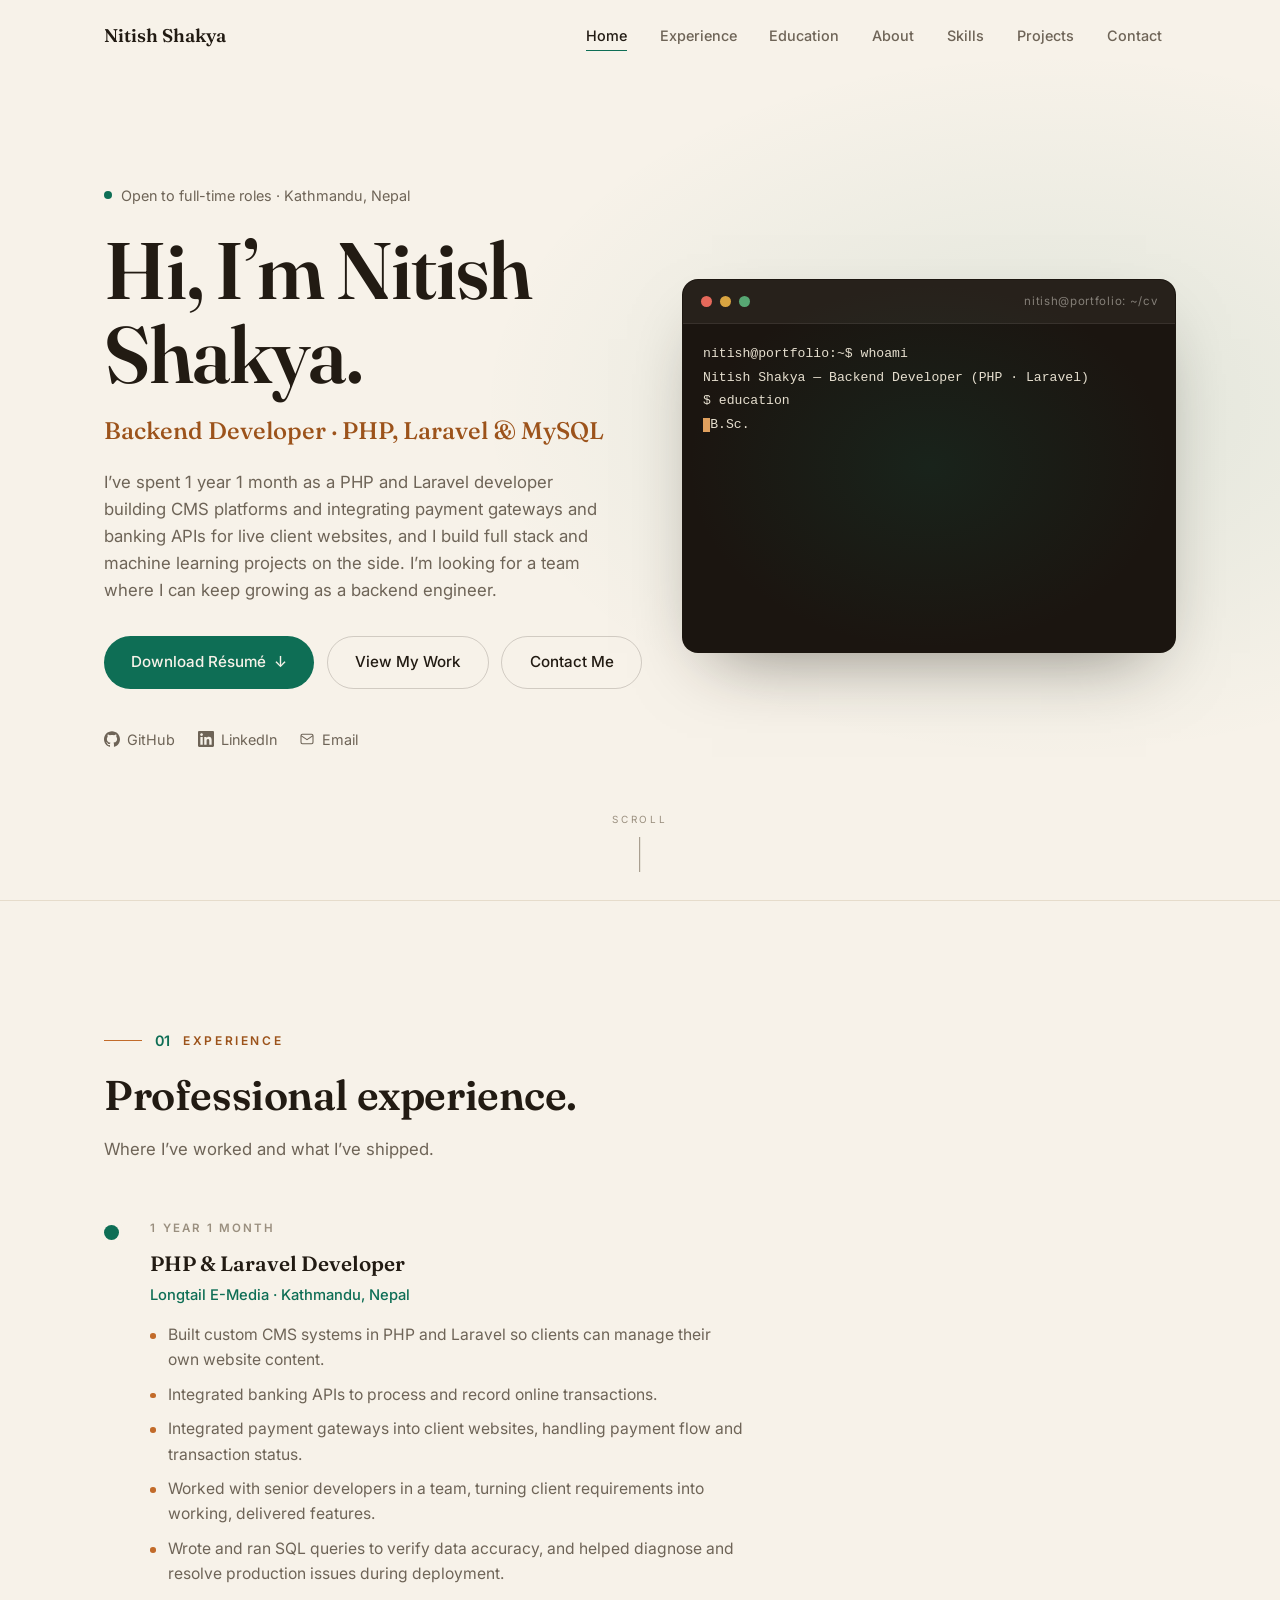
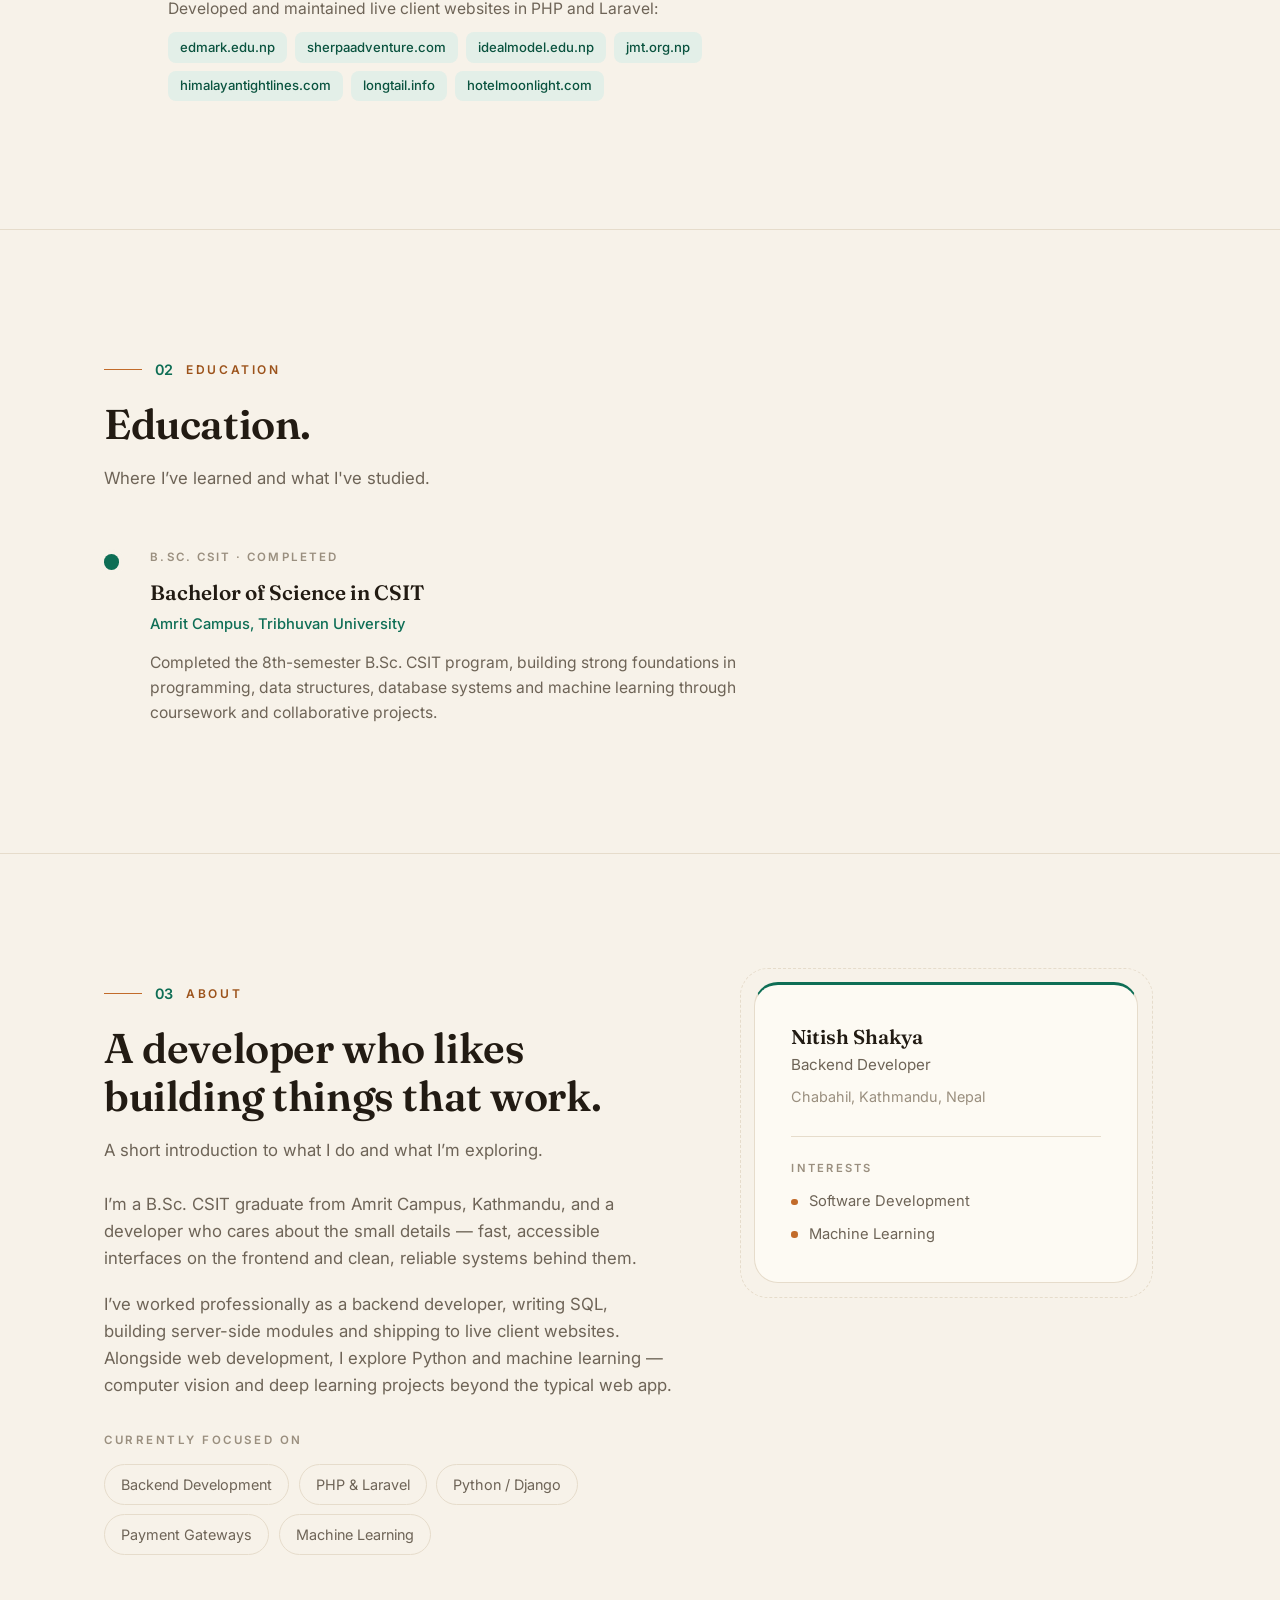
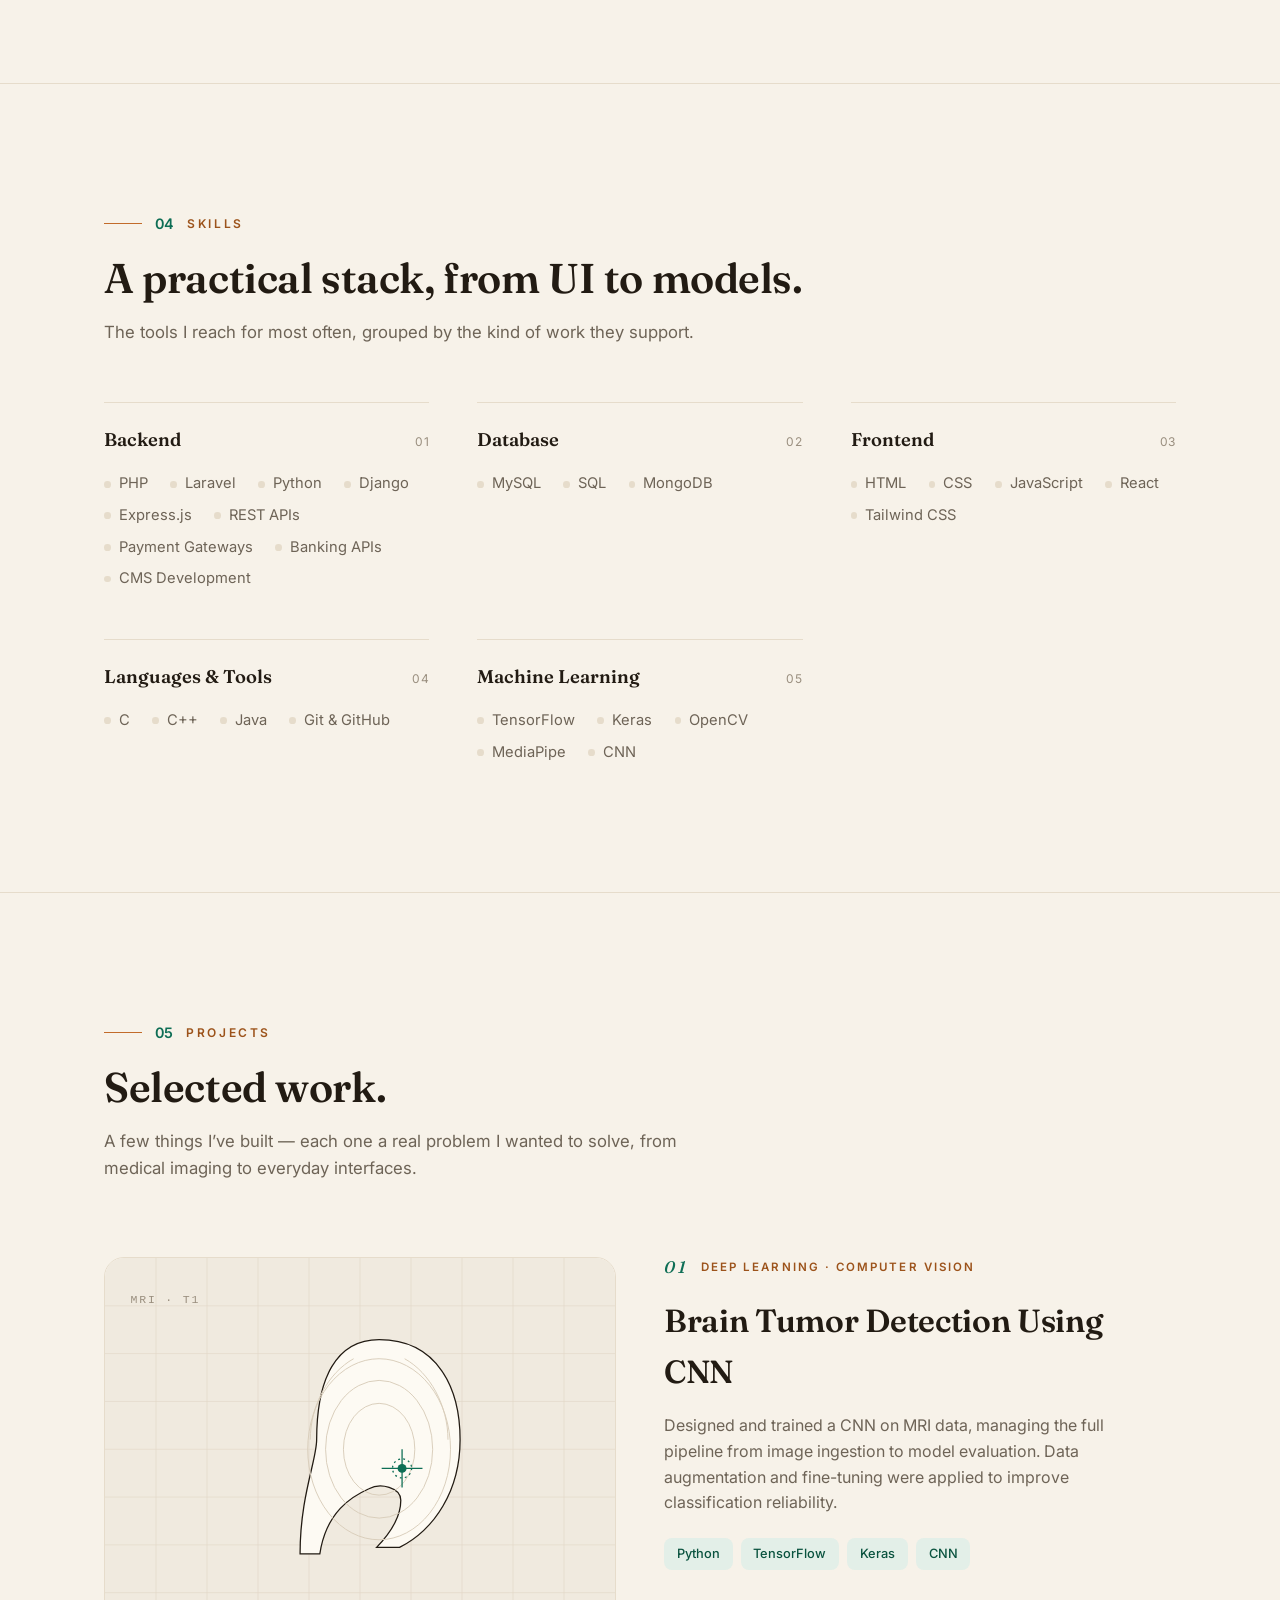
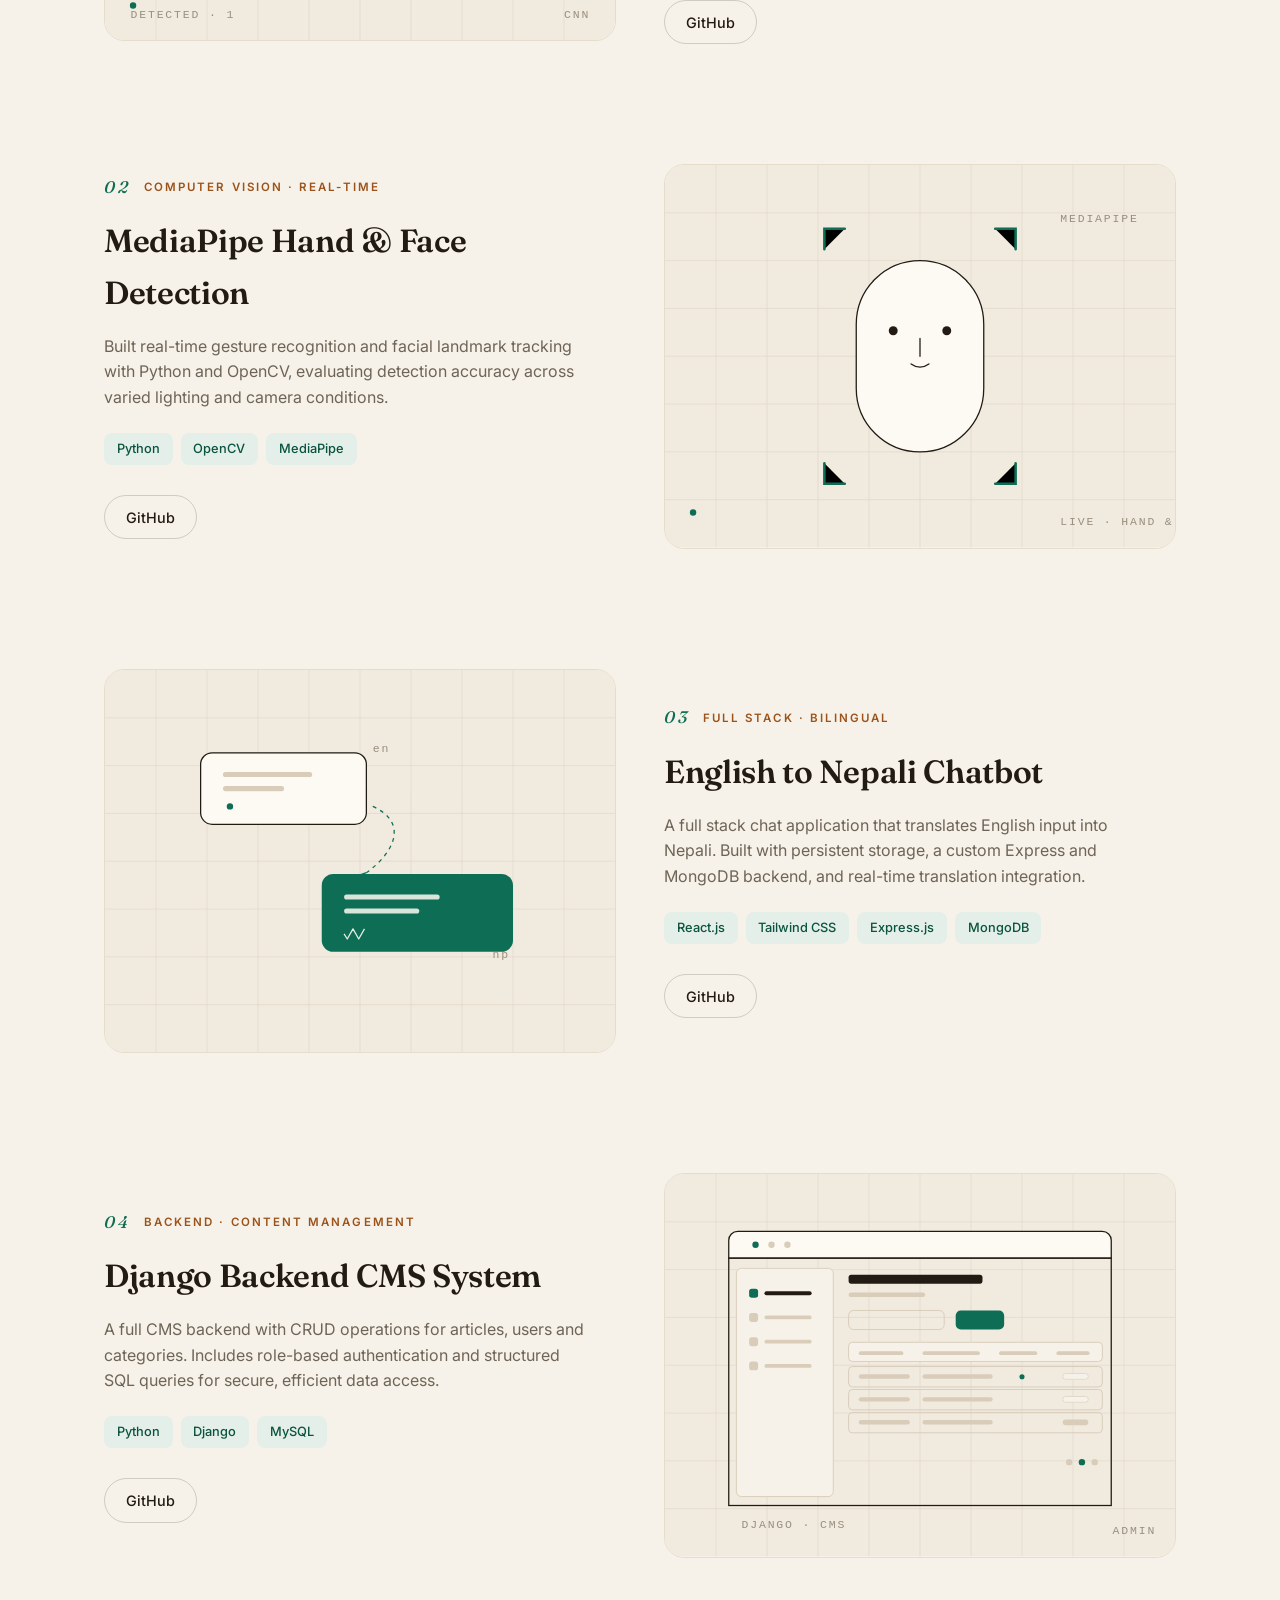
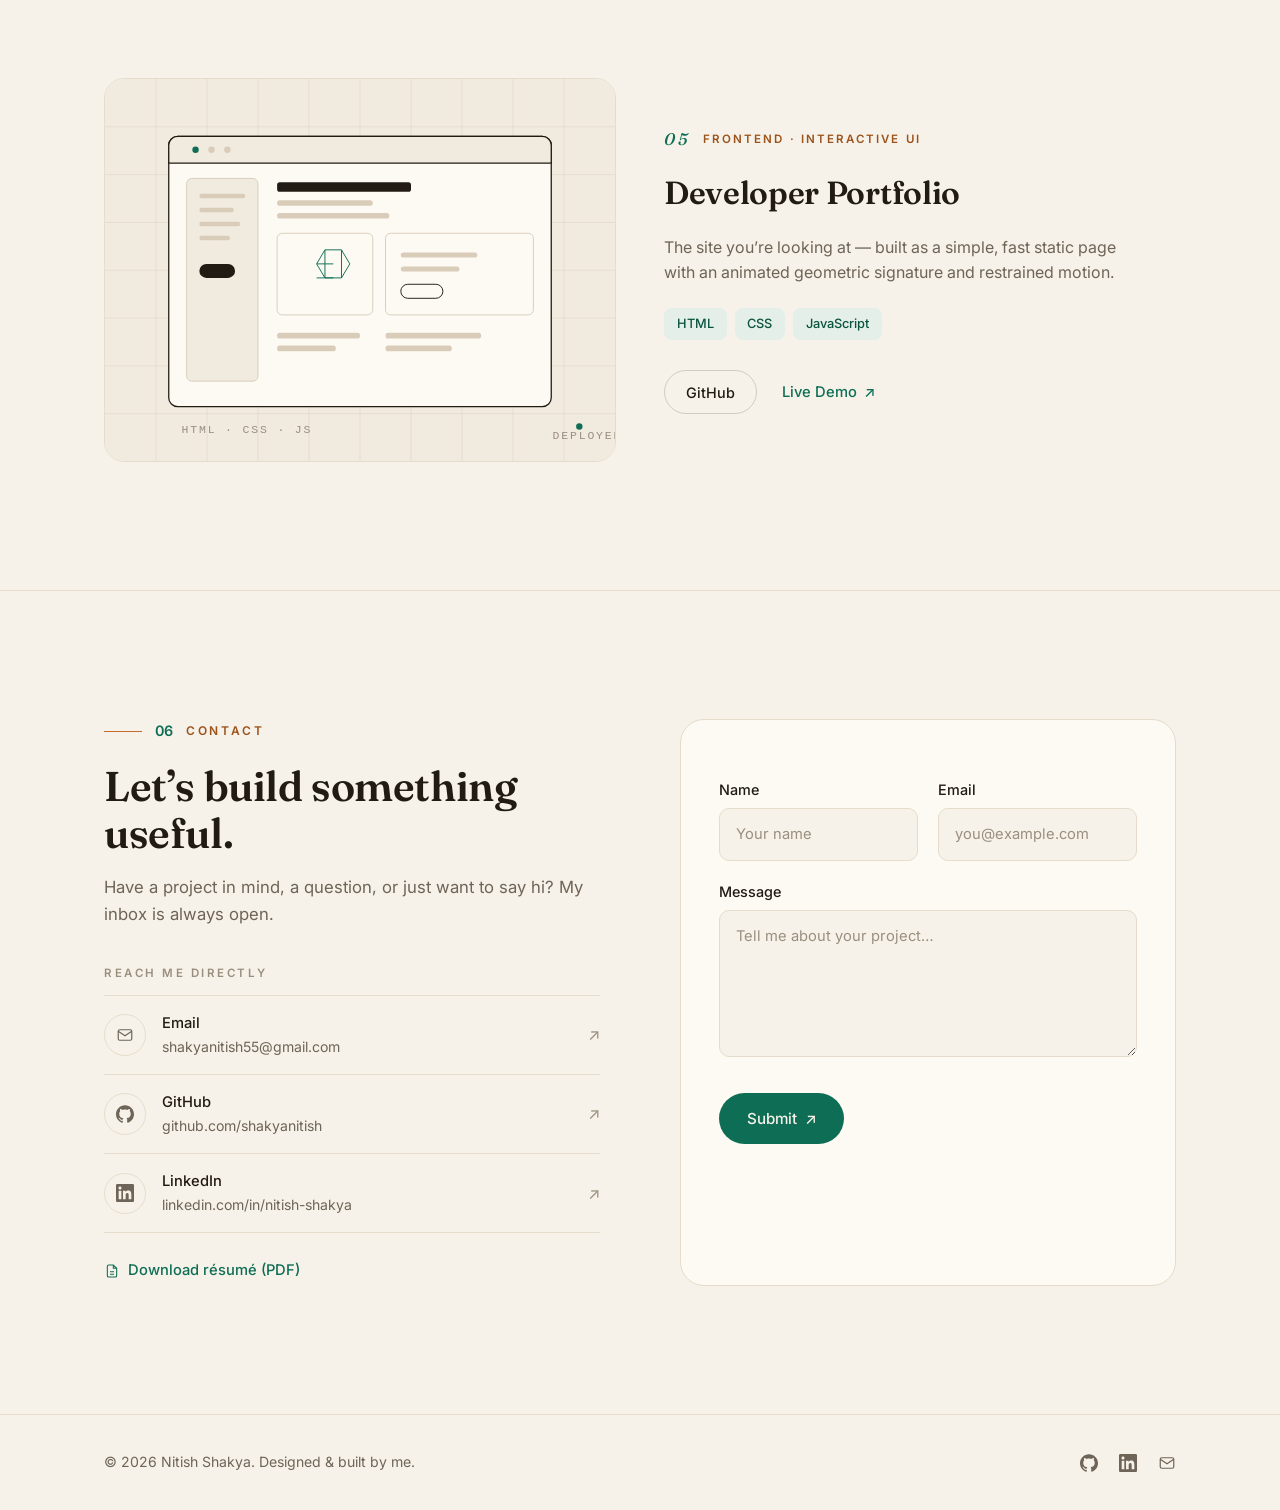
==== commit 2eecec40: "feat: auto-update experience in hero section" ====
--- a/index.html
+++ b/index.html
@@ -146,11 +146,11 @@
     <div class="container hero-grid">
       <div class="hero-copy">
         <p class="hero-eyebrow"><i aria-hidden="true"></i>Open to full-time roles · Kathmandu, Nepal</p>
-        <h2 class="hero-title" id="hero-title">Hi, I&rsquo;m Nitish Shakya.</h2>
+        <h2 class="hero-title" id="hero-title">Hi, I’m Nitish Shakya.</h2>
         <p class="hero-role">Backend Developer · PHP, Laravel &amp; MySQL</p>
-        <p class="hero-intro">I&rsquo;ve spent a year as a PHP and Laravel developer building CMS platforms and integrating payment gateways and banking APIs for live client websites, and I build full stack and machine learning projects on the side. I&rsquo;m looking for a team where I can keep growing as a backend engineer.</p>
+        <p class="hero-intro">I’ve spent <span id="hero-exp">1 year</span> as a PHP and Laravel developer building CMS platforms and integrating payment gateways and banking APIs for live client websites, and I build full stack and machine learning projects on the side. I’m looking for a team where I can keep growing as a backend engineer.</p>
         <div class="hero-cta">
-          <a class="btn btn--primary" href="resume.pdf" download>Download R&eacute;sum&eacute; <span class="arr">↓</span></a>
+          <a class="btn btn--primary" href="resume.pdf" download="">Download Résumé <span class="arr">↓</span></a>
           <a class="btn btn--ghost" href="#projects">View My Work</a>
           <a class="btn btn--ghost" href="#contact">Contact Me</a>
         </div>
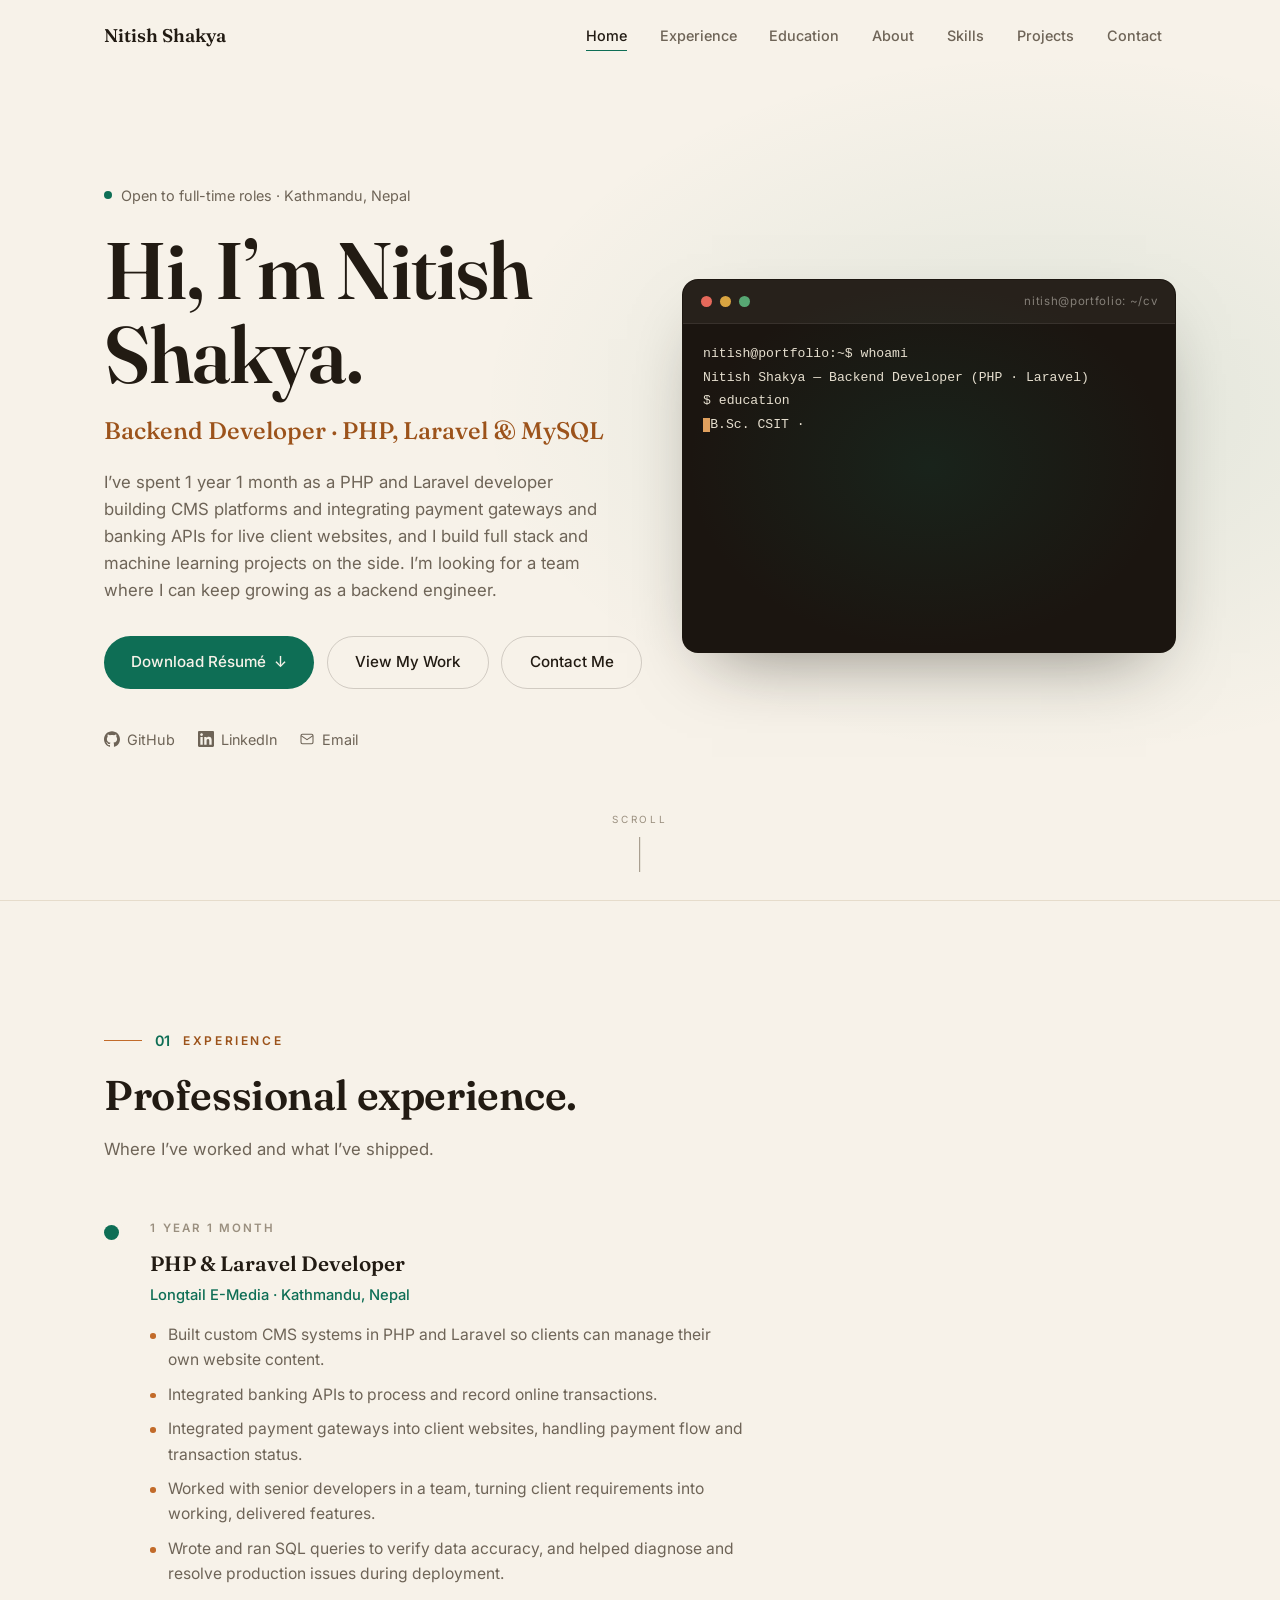
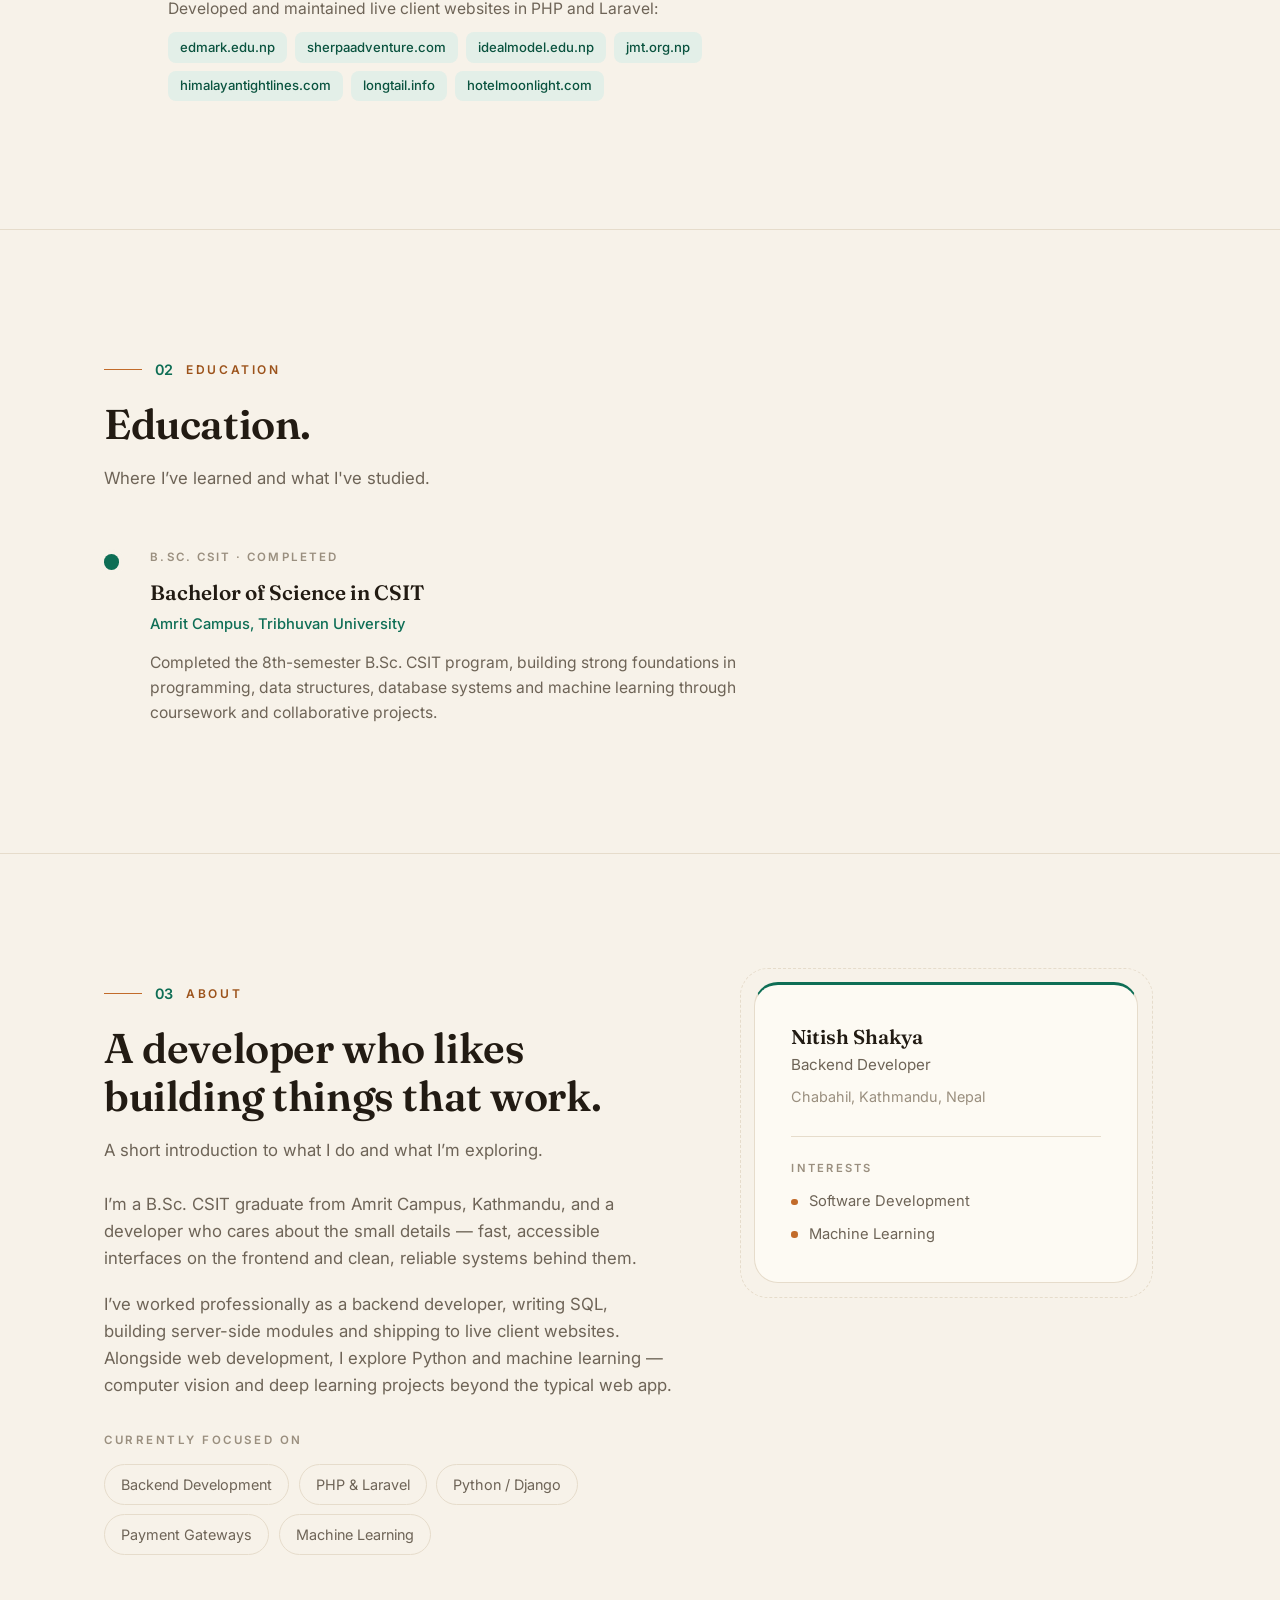
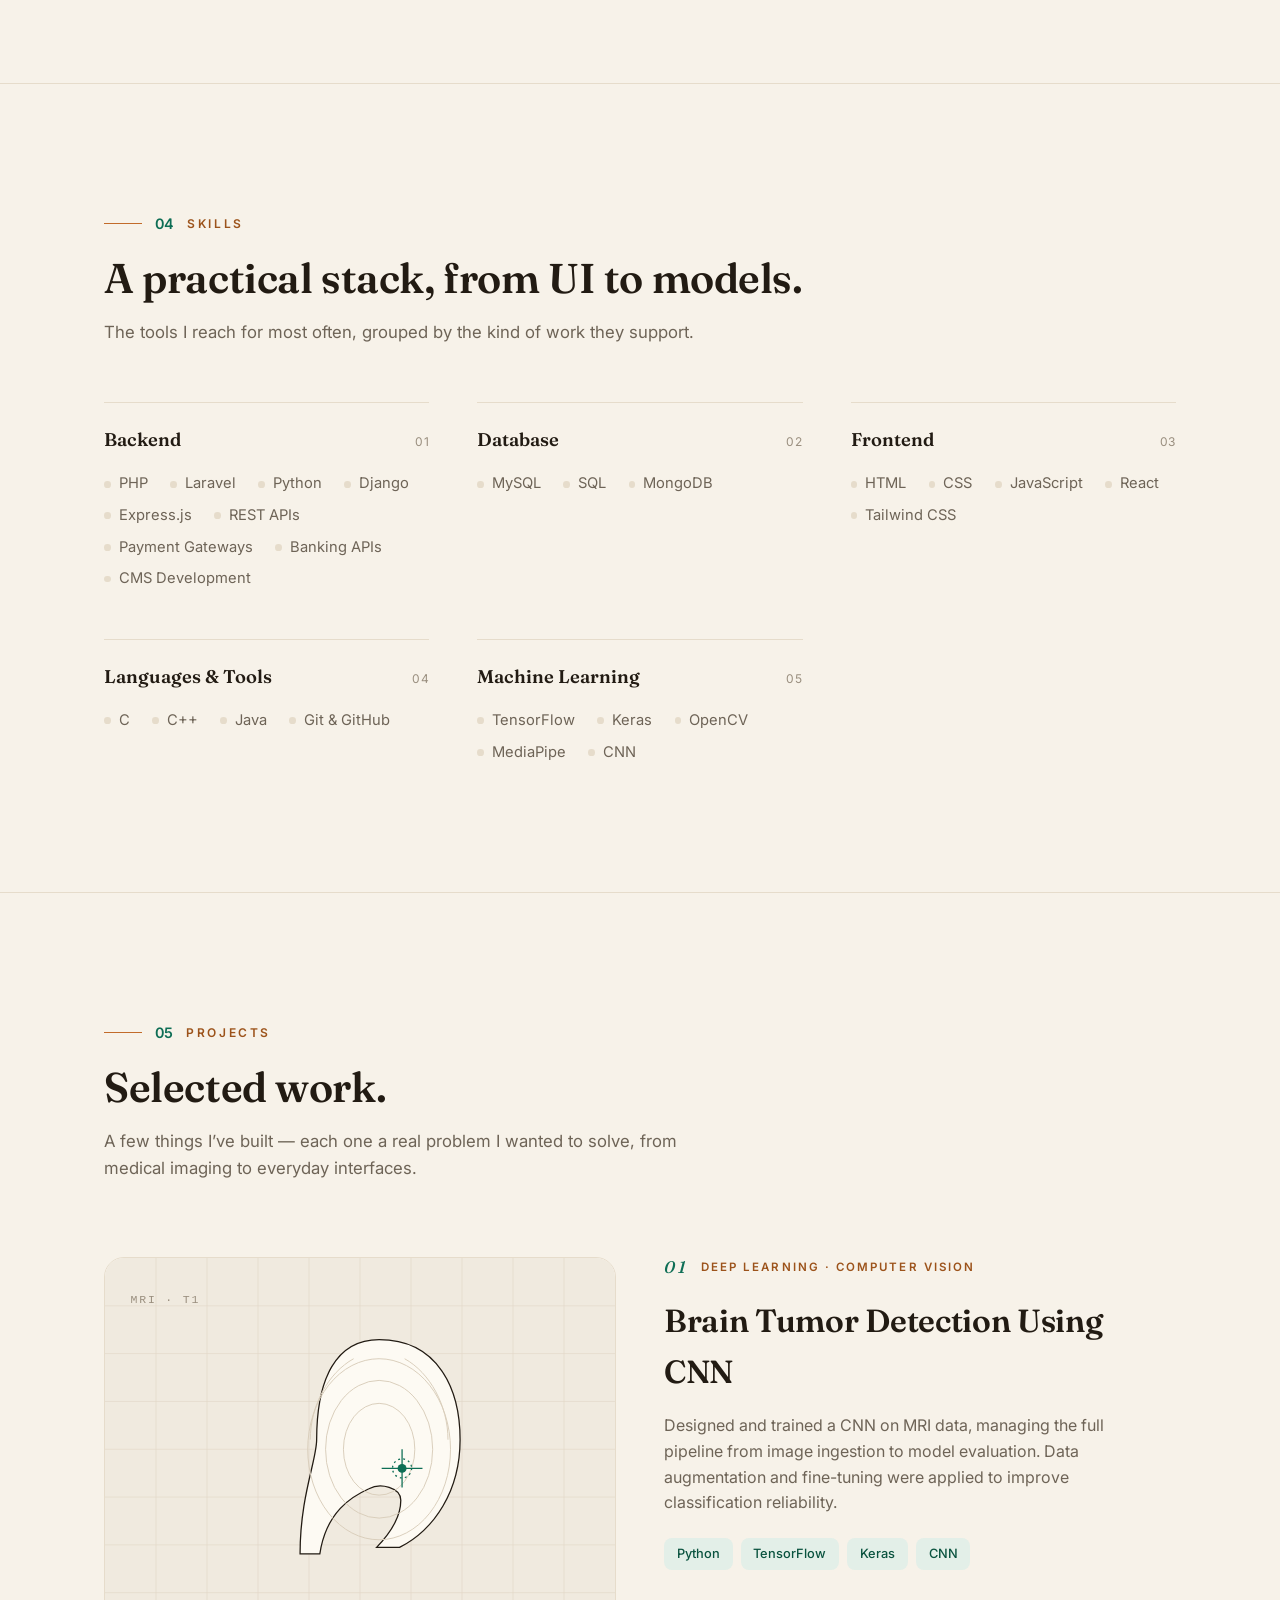
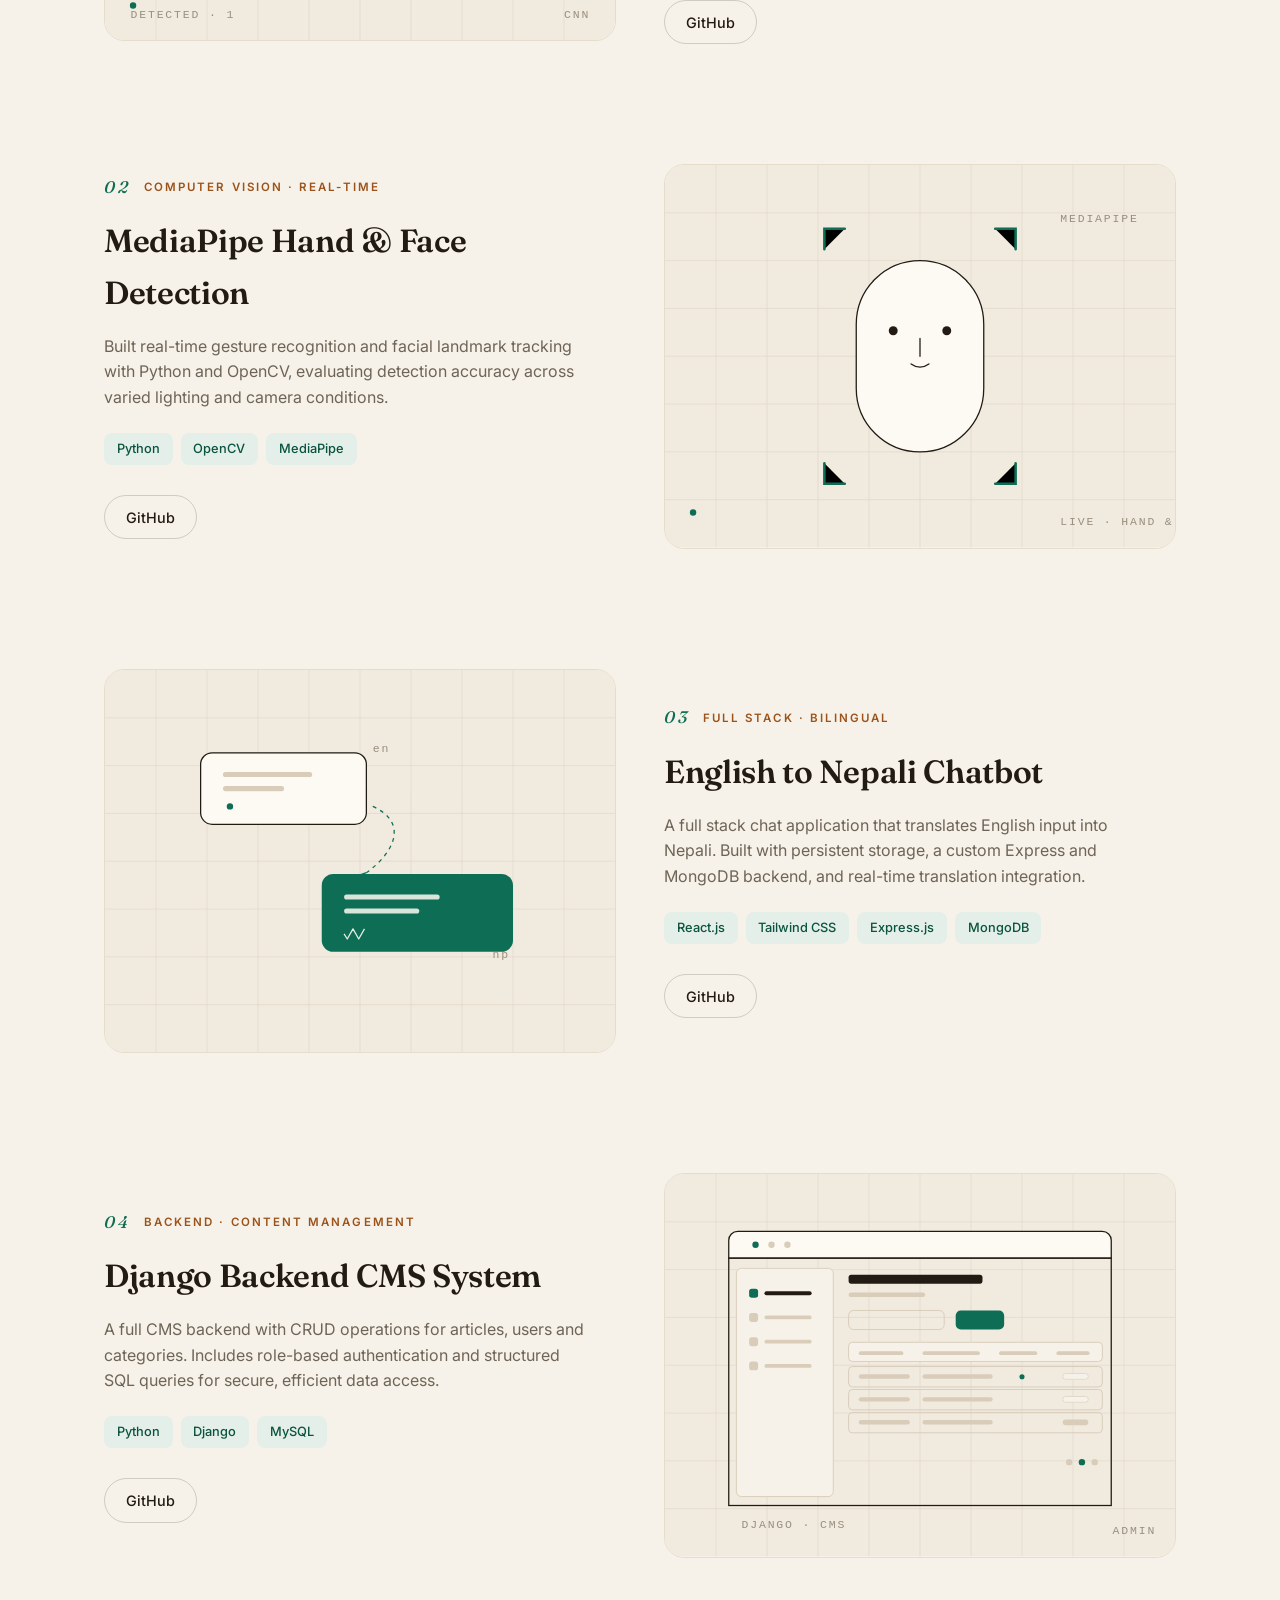
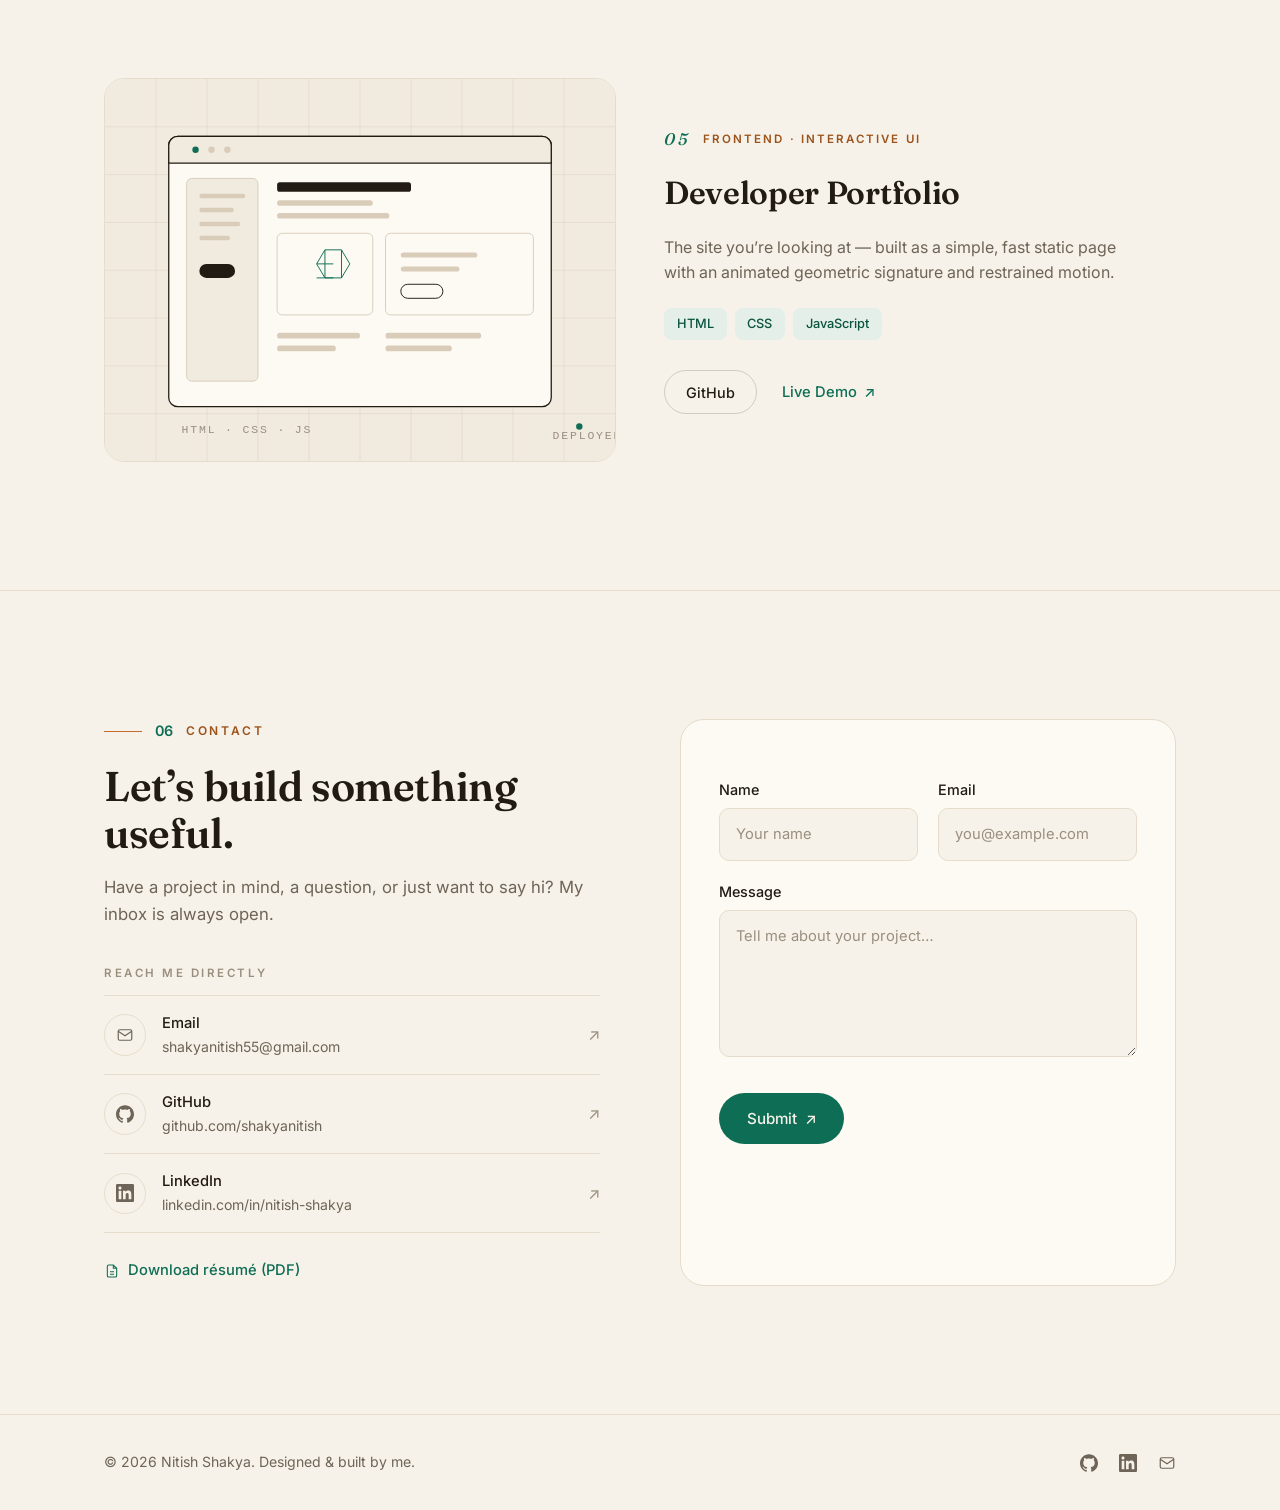
==== commit 83225700: "fix: improve SEO with canonical redirects, async CSS, sitemap and 404 page" ====
--- a/index.html
+++ b/index.html
@@ -5,7 +5,20 @@
 <meta name="viewport" content="width=device-width, initial-scale=1.0">
 <title>Nitish Shakya — PHP & Laravel Backend Developer, Kathmandu</title>
 <meta name="description" content="Nitish Shakya is a backend developer in Kathmandu, Nepal with 1 year of professional PHP and Laravel experience (MySQL, Python, Django) and machine learning projects. Open to full-time roles.">
+<meta name="robots" content="index,follow,max-image-preview:large">
 <link rel="canonical" href="https://nitishshakya.com.np/">
+<script>
+(function () {
+  var host = "nitishshakya.com.np";
+  var current = location.hostname.toLowerCase();
+  if (current.replace(/^www\./, "") !== host) return;
+  var path = location.pathname.replace(/\/index\.html$/, "/");
+  if (current !== host || location.protocol !== "https:" || path !== location.pathname) {
+    location.replace("https://" + host + path + location.search + location.hash);
+  }
+})();
+</script>
+<script>(function(w,d,s,l,i){w[l]=w[l]||[];w[l].push({'gtm.start':new Date().getTime(),event:'gtm.js'});var f=d.getElementsByTagName(s)[0],j=d.createElement(s),dl=l!='dataLayer'?'&l='+l:'';j.async=true;j.src='https://www.googletagmanager.com/gtm.js?id='+i+dl;f.parentNode.insertBefore(j,f);})(window,document,'script','dataLayer','GTM-PB23G37D');</script>
 <meta property="og:url" content="https://nitishshakya.com.np/">
 <meta property="og:type" content="website">
 <meta property="og:title" content="Nitish Shakya — PHP & Laravel Backend Developer">
@@ -13,13 +26,57 @@
 <meta property="og:image" content="https://nitishshakya.com.np/logo-mark.png">
 <meta name="twitter:card" content="summary">
 <script type="application/ld+json">{"@context":"https://schema.org","@type":"Person","name":"Nitish Shakya","url":"https://nitishshakya.com.np/","jobTitle":"Backend Developer","email":"mailto:shakyanitish55@gmail.com","address":{"@type":"PostalAddress","addressLocality":"Kathmandu","addressCountry":"NP"},"sameAs":["https://github.com/shakyanitish","https://www.linkedin.com/in/nitish-shakya-1916a1303/"],"alumniOf":"Tribhuvan University"}</script>
+<style>
+:root{--paper:#f7f2e9;--surface:#fdfaf3;--ink:#221b13;--muted:#6e6457;--faint:#9a8f7f;--line:#e6dccb;--emerald:#0e6e55;--emerald-deep:#0a533f;--amber:#c26b2a;--amber-deep:#9c531b;--font-display:"Fraunces",Georgia,serif;--font-body:"Inter",ui-sans-serif,system-ui,sans-serif;--ease:cubic-bezier(.22,1,.36,1)}
+*,*::before,*::after{box-sizing:border-box;margin:0;padding:0}
+html{scroll-behavior:smooth;scroll-padding-top:5.5rem}
+body{background:var(--paper);color:var(--ink);font-family:var(--font-body);line-height:1.6;-webkit-font-smoothing:antialiased}
+a{color:inherit;text-decoration:none}
+ul{list-style:none}
+img,svg{display:block;max-width:100%}
+button{font:inherit;cursor:pointer;border:none;background:none;color:inherit}
+.container{max-width:72rem;margin-inline:auto;padding-inline:1.5rem}
+@media(min-width:768px){.container{padding-inline:2.5rem}}
+.skip-link{position:absolute;left:1rem;top:-100px;z-index:200;background:var(--ink);color:var(--paper);padding:.7rem 1.2rem;border-radius:8px}
+.skip-link:focus{top:1rem}
+.reveal{opacity:0;transform:translateY(26px);transition:opacity .7s var(--ease),transform .7s var(--ease)}
+.reveal.is-visible{opacity:1;transform:none}
+.nav{position:fixed;inset:0 0 auto 0;z-index:100;border-bottom:1px solid transparent}
+.nav.is-scrolled{background:rgba(247,242,233,.85);backdrop-filter:blur(10px);border-bottom-color:var(--line)}
+.nav-inner{display:flex;align-items:center;justify-content:space-between;height:4rem}
+@media(min-width:768px){.nav-inner{height:4.5rem}}
+.nav-logo{font-family:var(--font-display);font-size:1.15rem;font-weight:600}
+.nav-links{display:none;align-items:center;gap:.25rem}
+@media(min-width:768px){.nav-links{display:flex}}
+.nav-links a{padding:.5rem .9rem;font-size:.9rem;font-weight:500;color:var(--muted)}
+.nav-toggle{display:inline-flex;width:2.6rem;height:2.6rem;align-items:center;justify-content:center;border-radius:8px;color:var(--ink)}
+@media(min-width:768px){.nav-toggle{display:none}}
+.nav-toggle .bar{display:block;width:20px;height:2px;background:currentColor;margin:2.2px 0;border-radius:2px}
+.mobile-menu{display:none;overflow:hidden}
+.hero{position:relative;display:flex;align-items:center;min-height:100svh;padding-block:7rem 5rem;overflow:hidden}
+.hero-grid{position:relative;display:grid;grid-template-columns:1fr;gap:3rem;align-items:center}
+@media(min-width:1024px){.hero-grid{grid-template-columns:1.05fr .95fr;gap:2rem}}
+.hero-eyebrow{font-size:.9rem;color:var(--muted)}
+.hero-title{font-family:var(--font-display);font-size:clamp(2.8rem,8vw,5rem);font-weight:600;line-height:1.04;letter-spacing:-.015em;margin-top:1.4rem}
+.hero-role{font-family:var(--font-display);font-size:clamp(1.15rem,2.6vw,1.5rem);font-weight:500;color:var(--amber-deep);margin-top:1rem}
+.hero-intro{margin-top:1.2rem;max-width:32rem;color:var(--muted);font-size:1.05rem}
+.hero-cta{display:flex;flex-wrap:wrap;gap:.8rem;margin-top:2rem}
+.hero-socials{display:flex;flex-wrap:wrap;align-items:center;gap:1.4rem;margin-top:2.4rem;font-size:.9rem;color:var(--muted)}
+.btn{display:inline-flex;align-items:center;gap:.5rem;padding:.85rem 1.7rem;border-radius:999px;font-size:.95rem;font-weight:500}
+.btn--primary{background:var(--emerald);color:var(--paper)}
+.btn--ghost{border:1px solid rgba(34,27,19,.18);color:var(--ink)}
+.svg-defs{display:none}
+</style>
+<link rel="preload" as="style" href="styles.css" onload="this.onload=null;this.rel='stylesheet'">
+<noscript><link rel="stylesheet" href="styles.css"></noscript>
 <link rel="preconnect" href="https://fonts.googleapis.com">
 <link rel="preconnect" href="https://fonts.gstatic.com" crossorigin>
-<link href="https://fonts.googleapis.com/css2?family=Fraunces:ital,opsz,wght@0,9..144,400;0,9..144,500;0,9..144,600;1,9..144,400;1,9..144,500&family=Inter:wght@400;500;600&display=swap" rel="stylesheet">
+<link rel="preload" as="style" href="https://fonts.googleapis.com/css2?family=Fraunces:ital,opsz,wght@0,9..144,400;0,9..144,500;0,9..144,600;1,9..144,400;1,9..144,500&family=Inter:wght@400;500;600&display=swap">
+<link rel="stylesheet" href="https://fonts.googleapis.com/css2?family=Fraunces:ital,opsz,wght@0,9..144,400;0,9..144,500;0,9..144,600;1,9..144,400;1,9..144,500&family=Inter:wght@400;500;600&display=swap" media="print" onload="this.media='all'">
+<noscript><link rel="stylesheet" href="https://fonts.googleapis.com/css2?family=Fraunces:ital,opsz,wght@0,9..144,400;0,9..144,500;0,9..144,600;1,9..144,400;1,9..144,500&family=Inter:wght@400;500;600&display=swap"></noscript>
 <link rel="icon" href="favicon.svg" type="image/svg+xml">
 <link rel="icon" href="favicon.ico" sizes="32x32">
 <link rel="apple-touch-icon" href="logo-mark.png">
-  <link rel="stylesheet" href="styles.css">
 
   <!-- Structured data for SEO & AI Overview -->
   <script type="application/ld+json">
@@ -100,6 +157,7 @@
   </script>
 </head>
 <body>
+<noscript><iframe src="https://www.googletagmanager.com/ns.html?id=GTM-PB23G37D" height="0" width="0" style="display:none;visibility:hidden"></iframe></noscript>
 <svg class="svg-defs" aria-hidden="true" focusable="false">
   <symbol id="i-github" viewBox="0 0 24 24" fill="currentColor"><path d="M12 .297c-6.63 0-12 5.373-12 12 0 5.303 3.438 9.8 8.205 11.385.6.113.82-.258.82-.577 0-.285-.01-1.04-.015-2.04-3.338.724-4.042-1.61-4.042-1.61C4.422 18.07 3.633 17.7 3.633 17.7c-1.087-.744.084-.729.084-.729 1.205.084 1.838 1.236 1.838 1.236 1.07 1.835 2.809 1.305 3.495.998.108-.776.417-1.305.76-1.605-2.665-.3-5.466-1.332-5.466-5.93 0-1.31.465-2.38 1.235-3.22-.135-.303-.54-1.523.105-3.176 0 0 1.005-.322 3.3 1.23.96-.267 1.98-.399 3-.405 1.02.006 2.04.138 3 .405 2.28-1.552 3.285-1.23 3.285-1.23.645 1.653.24 2.873.12 3.176.765.84 1.23 1.91 1.23 3.22 0 4.61-2.805 5.625-5.475 5.92.42.36.81 1.096.81 2.22 0 1.606-.015 2.896-.015 3.286 0 .315.21.69.825.57C20.565 22.092 24 17.592 24 12.297c0-6.627-5.373-12-12-12"/></symbol>
   <symbol id="i-linkedin" viewBox="0 0 24 24" fill="currentColor"><path d="M20.447 20.452h-3.554v-5.569c0-1.328-.027-3.037-1.852-3.037-1.853 0-2.136 1.445-2.136 2.939v5.667H9.351V9h3.414v1.561h.046c.477-.9 1.637-1.85 3.37-1.85 3.601 0 4.267 2.37 4.267 5.455v6.286zM5.337 7.433c-1.144 0-2.063-.926-2.063-2.065 0-1.138.92-2.063 2.063-2.063 1.14 0 2.064.925 2.064 2.063 0 1.139-.925 2.065-2.064 2.065zm1.782 13.019H3.555V9h3.564v11.452zM22.225 0H1.771C.792 0 0 .774 0 1.729v20.542C0 23.227.792 24 1.771 24h20.451C23.2 24 24 23.227 24 22.271V1.729C24 .774 23.2 0 22.225 0z"/></symbol>
@@ -146,7 +204,7 @@
     <div class="container hero-grid">
       <div class="hero-copy">
         <p class="hero-eyebrow"><i aria-hidden="true"></i>Open to full-time roles · Kathmandu, Nepal</p>
-        <h2 class="hero-title" id="hero-title">Hi, I’m Nitish Shakya.</h2>
+        <h1 class="hero-title" id="hero-title">Hi, I’m Nitish Shakya.</h1>
         <p class="hero-role">Backend Developer · PHP, Laravel &amp; MySQL</p>
         <p class="hero-intro">I’ve spent <span id="hero-exp">1 year</span> as a PHP and Laravel developer building CMS platforms and integrating payment gateways and banking APIs for live client websites, and I build full stack and machine learning projects on the side. I’m looking for a team where I can keep growing as a backend engineer.</p>
         <div class="hero-cta">
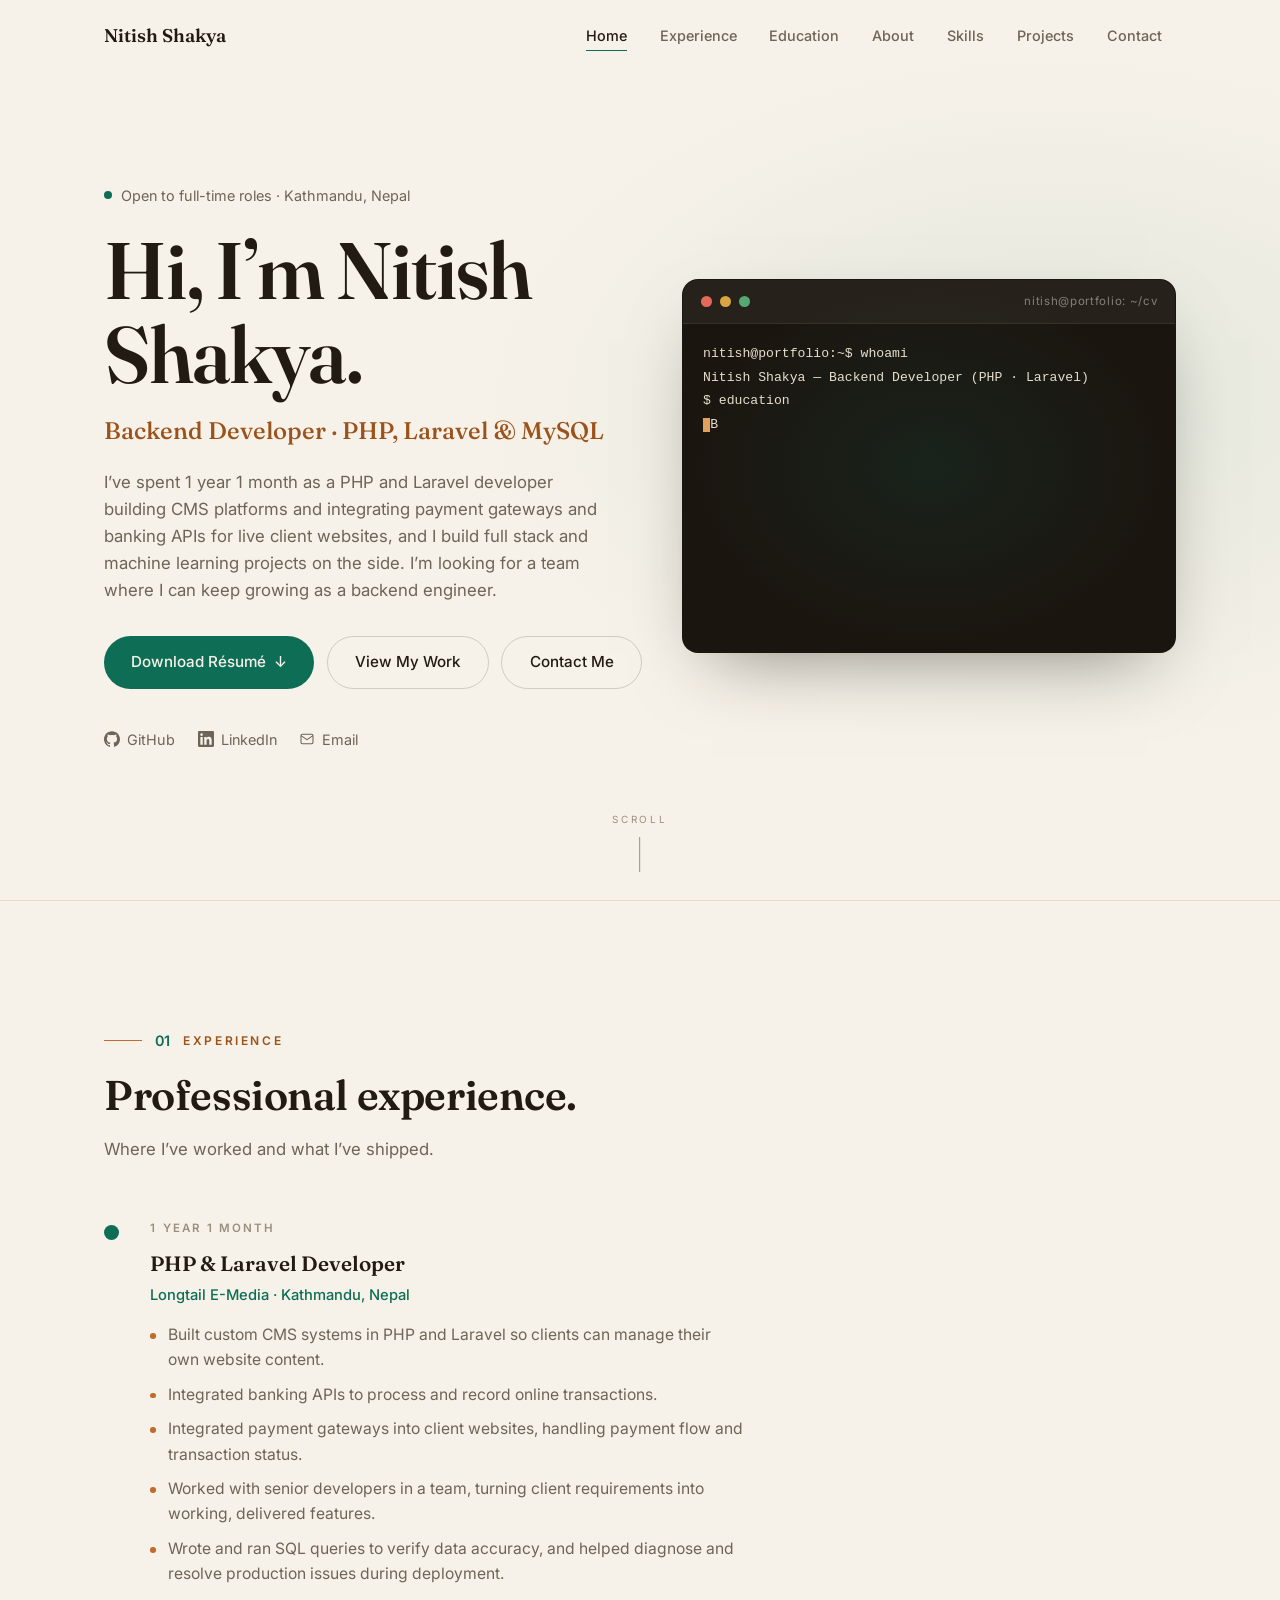
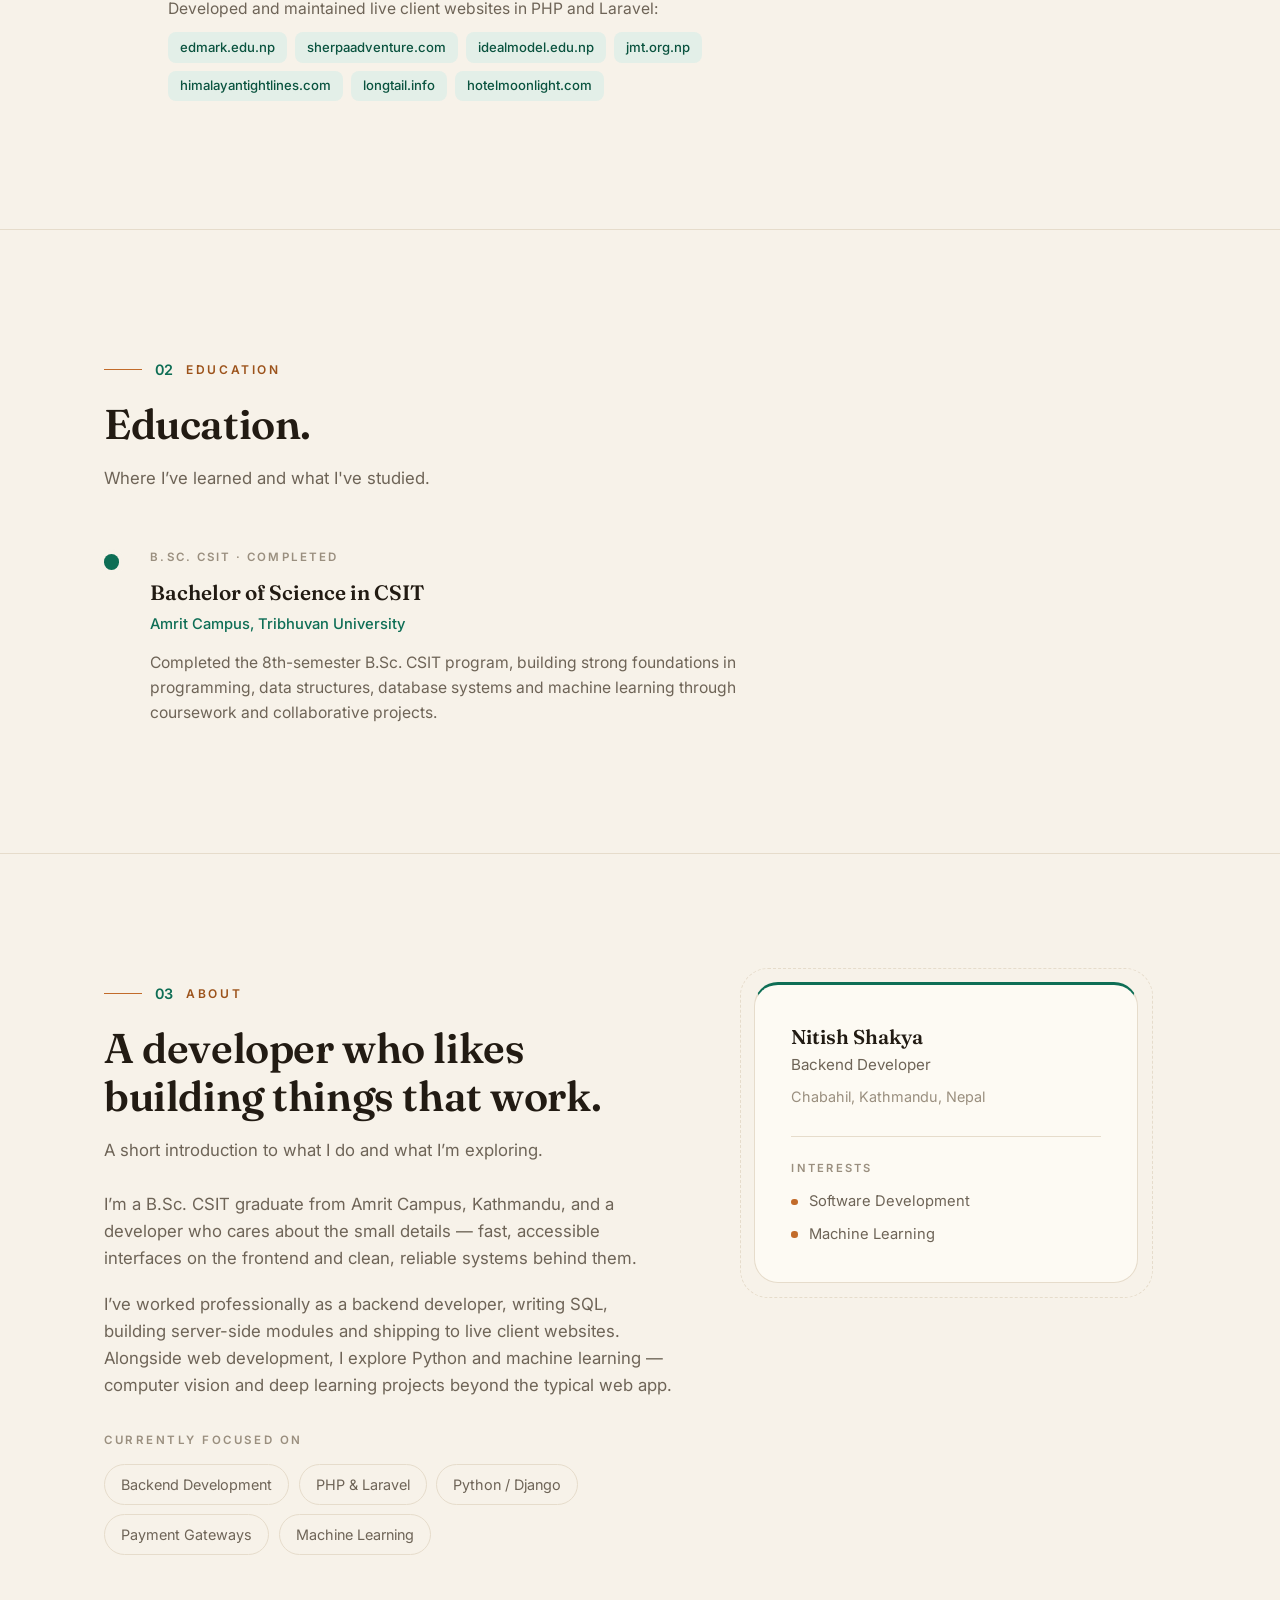
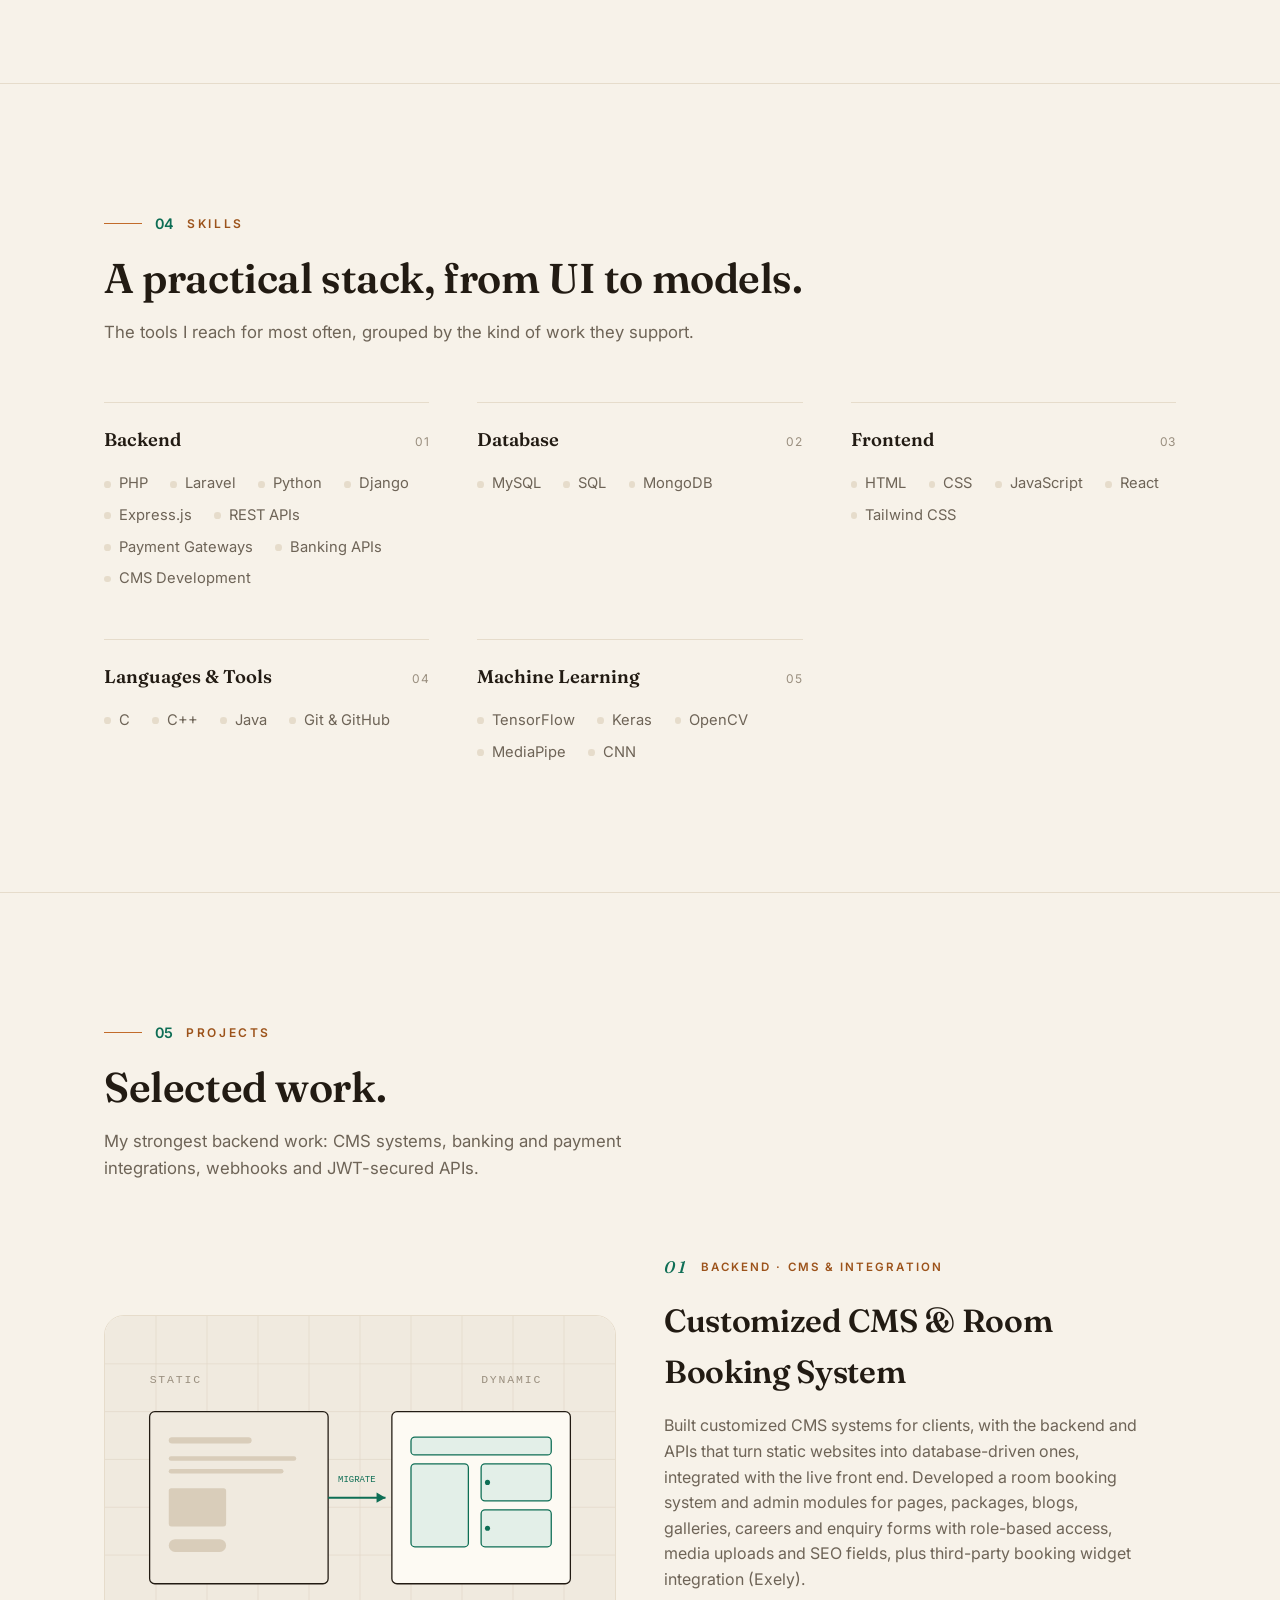
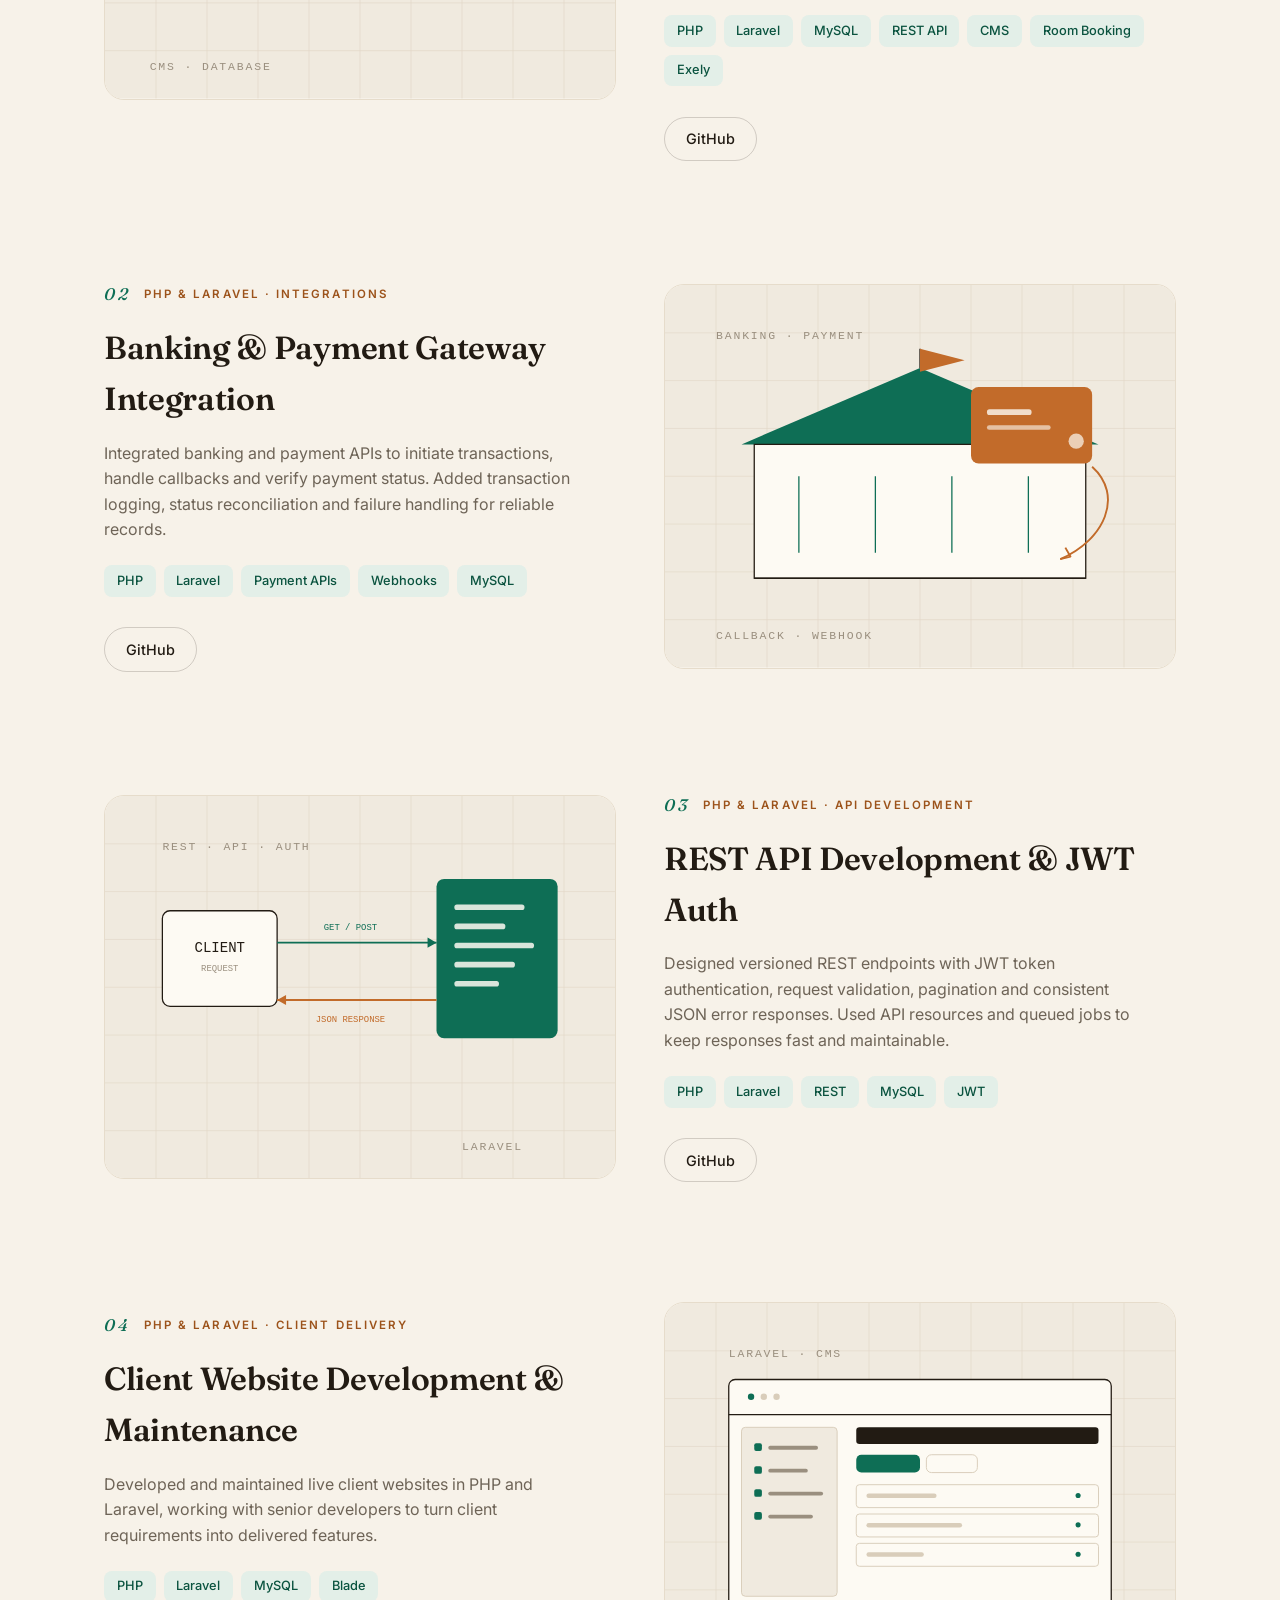
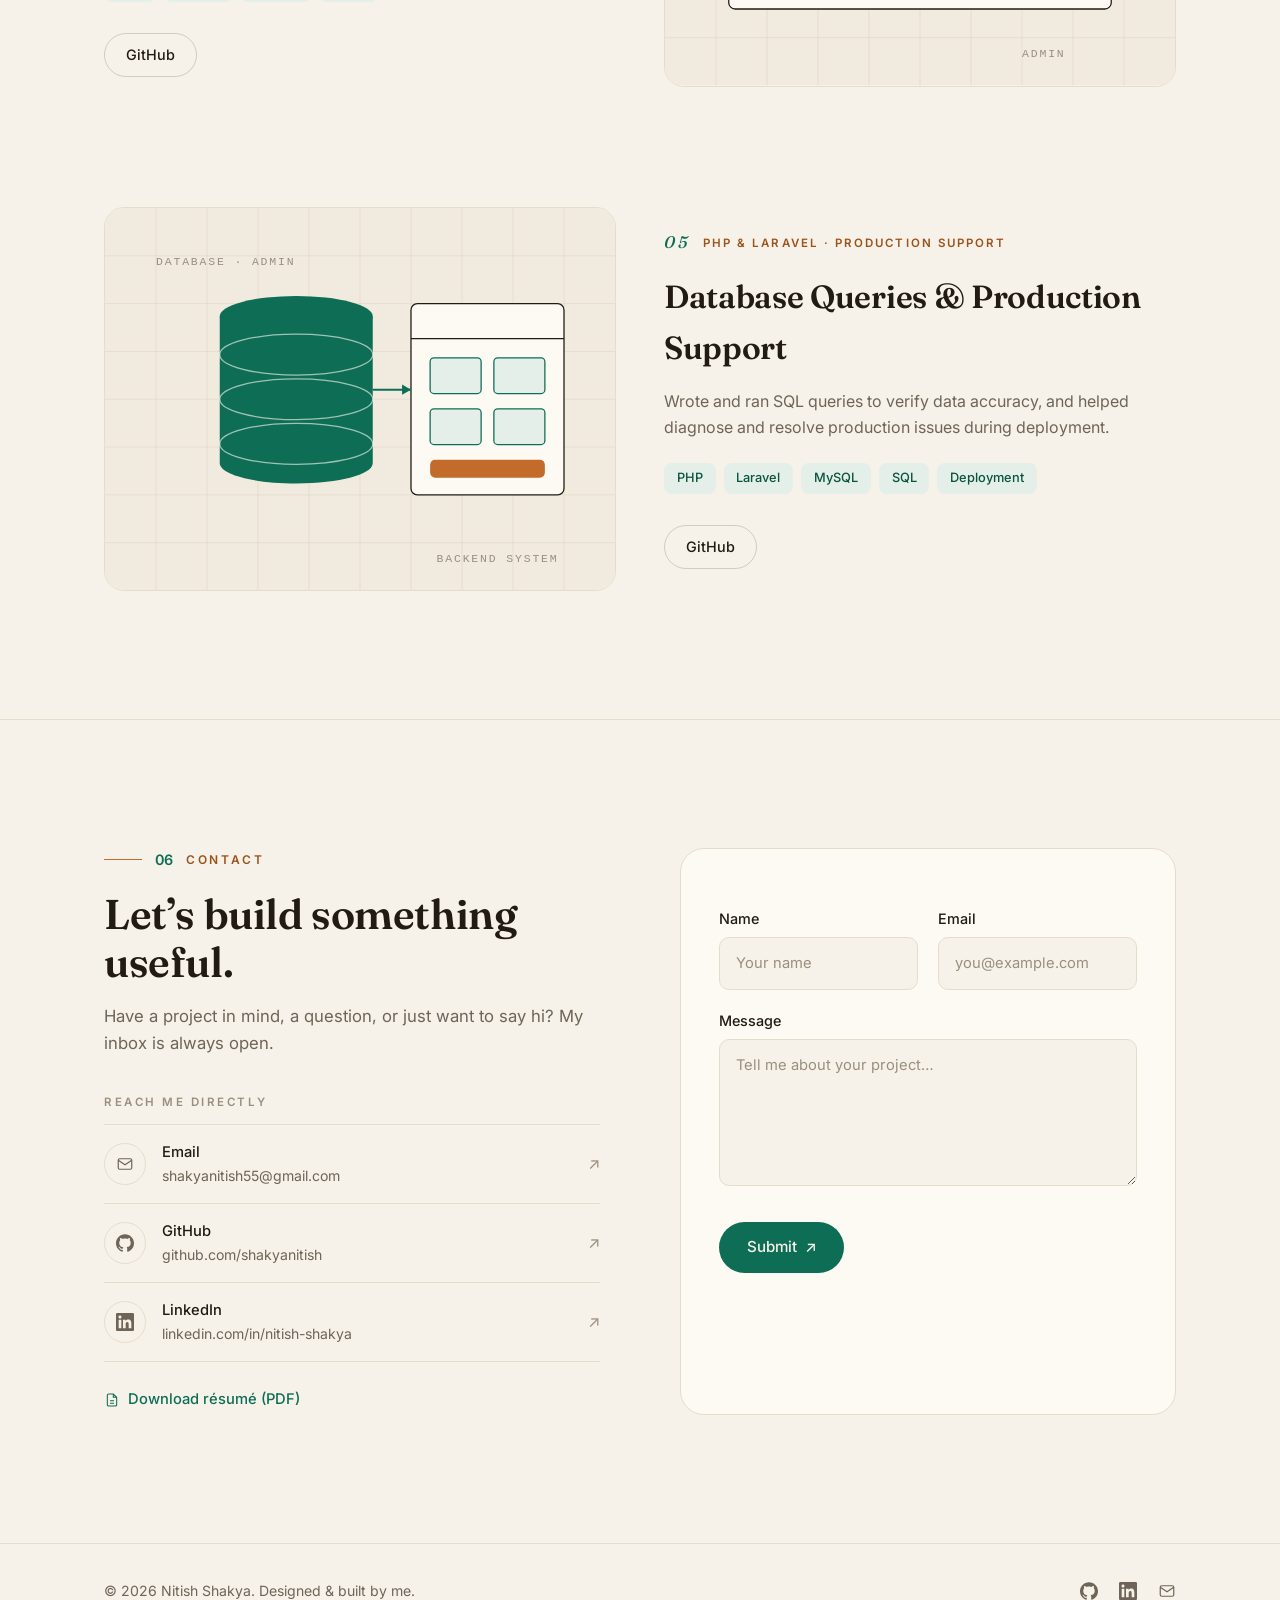
==== commit e526889f: "projects updates" ====
--- a/index.html
+++ b/index.html
@@ -106,7 +106,7 @@
     "jobTitle": "PHP Backend Developer",
     "description": "PHP Backend Developer based in Kathmandu, Nepal building clean, scalable web applications and exploring Machine Learning & Computer Vision.",
     "image": "https://nitishshakya.com.np/assets/nitish-shakya.jpg",
-    "knowsAbout": ["PHP", "MySQL", "JavaScript", "React", "Next.js", "Python", "Django", "TensorFlow", "Keras", "OpenCV", "MediaPipe", "Machine Learning", "Full Stack Development", "REST APIs"],
+    "knowsAbout": ["PHP", "Laravel", "MySQL", "JavaScript", "React", "Python", "Django", "TensorFlow", "OpenCV", "MediaPipe", "Machine Learning", "REST APIs", "JWT Authentication", "Webhooks", "Stripe", "Multi-tenant Architecture", "CMS Development", "Payment Gateway Integration", "Booking API Integration"],
     "worksFor": {
       "@type": "Organization",
       "name": "Longtail E-Media"
@@ -159,6 +159,13 @@
 <body>
 <noscript><iframe src="https://www.googletagmanager.com/ns.html?id=GTM-PB23G37D" height="0" width="0" style="display:none;visibility:hidden"></iframe></noscript>
 <svg class="svg-defs" aria-hidden="true" focusable="false">
+  <g id="project-grid">
+    <rect width="800" height="600" fill="#f0eadf"/>
+    <g stroke="#d9cdba" stroke-width="1" opacity=".65">
+      <line x1="80" y1="0" x2="80" y2="600"/><line x1="160" y1="0" x2="160" y2="600"/><line x1="240" y1="0" x2="240" y2="600"/><line x1="320" y1="0" x2="320" y2="600"/><line x1="400" y1="0" x2="400" y2="600"/><line x1="480" y1="0" x2="480" y2="600"/><line x1="560" y1="0" x2="560" y2="600"/><line x1="640" y1="0" x2="640" y2="600"/><line x1="720" y1="0" x2="720" y2="600"/>
+      <line x1="0" y1="75" x2="800" y2="75"/><line x1="0" y1="150" x2="800" y2="150"/><line x1="0" y1="225" x2="800" y2="225"/><line x1="0" y1="300" x2="800" y2="300"/><line x1="0" y1="375" x2="800" y2="375"/><line x1="0" y1="450" x2="800" y2="450"/><line x1="0" y1="525" x2="800" y2="525"/>
+    </g>
+  </g>
   <symbol id="i-github" viewBox="0 0 24 24" fill="currentColor"><path d="M12 .297c-6.63 0-12 5.373-12 12 0 5.303 3.438 9.8 8.205 11.385.6.113.82-.258.82-.577 0-.285-.01-1.04-.015-2.04-3.338.724-4.042-1.61-4.042-1.61C4.422 18.07 3.633 17.7 3.633 17.7c-1.087-.744.084-.729.084-.729 1.205.084 1.838 1.236 1.838 1.236 1.07 1.835 2.809 1.305 3.495.998.108-.776.417-1.305.76-1.605-2.665-.3-5.466-1.332-5.466-5.93 0-1.31.465-2.38 1.235-3.22-.135-.303-.54-1.523.105-3.176 0 0 1.005-.322 3.3 1.23.96-.267 1.98-.399 3-.405 1.02.006 2.04.138 3 .405 2.28-1.552 3.285-1.23 3.285-1.23.645 1.653.24 2.873.12 3.176.765.84 1.23 1.91 1.23 3.22 0 4.61-2.805 5.625-5.475 5.92.42.36.81 1.096.81 2.22 0 1.606-.015 2.896-.015 3.286 0 .315.21.69.825.57C20.565 22.092 24 17.592 24 12.297c0-6.627-5.373-12-12-12"/></symbol>
   <symbol id="i-linkedin" viewBox="0 0 24 24" fill="currentColor"><path d="M20.447 20.452h-3.554v-5.569c0-1.328-.027-3.037-1.852-3.037-1.853 0-2.136 1.445-2.136 2.939v5.667H9.351V9h3.414v1.561h.046c.477-.9 1.637-1.85 3.37-1.85 3.601 0 4.267 2.37 4.267 5.455v6.286zM5.337 7.433c-1.144 0-2.063-.926-2.063-2.065 0-1.138.92-2.063 2.063-2.063 1.14 0 2.064.925 2.064 2.063 0 1.139-.925 2.065-2.064 2.065zm1.782 13.019H3.555V9h3.564v11.452zM22.225 0H1.771C.792 0 0 .774 0 1.729v20.542C0 23.227.792 24 1.771 24h20.451C23.2 24 24 23.227 24 22.271V1.729C24 .774 23.2 0 22.225 0z"/></symbol>
   <symbol id="i-email" viewBox="0 0 24 24" fill="none" stroke="currentColor" stroke-width="1.6"><rect x="3" y="5" width="18" height="14" rx="2"/><path d="m3 7 9 6 9-6"/></symbol>
@@ -373,185 +380,163 @@
       <div class="reveal">
         <p class="eyebrow"><i>05</i><span>Projects</span></p>
         <h2 class="section-title" id="projects-title">Selected work.</h2>
-        <p class="section-intro">A few things I&rsquo;ve built &mdash; each one a real problem I wanted to solve, from medical imaging to everyday interfaces.</p>
+        <p class="section-intro">My strongest backend work: CMS systems, banking and payment integrations, webhooks and JWT-secured APIs.</p>
       </div>
 
       <div class="projects-list">
 
-        <!-- 01 Brain Tumor -->
+        <!-- 01 CMS system -->
         <article class="project reveal">
           <div class="project-media">
-            <svg viewBox="0 0 800 600" role="img" aria-label="Abstract illustration of an MRI brain scan with a highlighted detection region">
-              <rect width="800" height="600" fill="#f0eadf"/>
-              <g stroke="#d9cdba" stroke-width="1" opacity=".65">
-                <line x1="80" y1="0" x2="80" y2="600"/><line x1="160" y1="0" x2="160" y2="600"/><line x1="240" y1="0" x2="240" y2="600"/><line x1="320" y1="0" x2="320" y2="600"/><line x1="400" y1="0" x2="400" y2="600"/><line x1="480" y1="0" x2="480" y2="600"/><line x1="560" y1="0" x2="560" y2="600"/><line x1="640" y1="0" x2="640" y2="600"/><line x1="720" y1="0" x2="720" y2="600"/>
-                <line x1="0" y1="75" x2="800" y2="75"/><line x1="0" y1="150" x2="800" y2="150"/><line x1="0" y1="225" x2="800" y2="225"/><line x1="0" y1="300" x2="800" y2="300"/><line x1="0" y1="375" x2="800" y2="375"/><line x1="0" y1="450" x2="800" y2="450"/><line x1="0" y1="525" x2="800" y2="525"/>
-              </g>
-              <path d="M 430 128 C 522 128 557 205 557 285 C 557 365 517 426 462 454 L 426 454 C 453 426 464 400 464 380 C 464 360 432 352 414 362 C 387 374 347 398 337 464 L 306 464 C 306 374 332 317 332 285 C 332 190 362 128 430 128 Z" fill="#fdfaf3" stroke="#221b13" stroke-width="2"/>
-              <g stroke="#d9cdba" stroke-width="1.5" fill="none">
-                <ellipse cx="430" cy="300" rx="112" ry="142"/><ellipse cx="430" cy="300" rx="84" ry="108"/><ellipse cx="430" cy="300" rx="56" ry="72"/>
-                <path d="M 322 285 C 322 232 350 180 390 158"/><path d="M 538 285 C 538 232 510 180 470 158"/>
-              </g>
-              <g stroke="#0e6e55" stroke-width="2"><path d="M 466 300 v 60 M 434 330 h 64"/><circle cx="466" cy="330" r="15" fill="none" stroke-dasharray="3 5"/></g>
-              <circle cx="466" cy="330" r="7" fill="#0e6e55"/>
-              <text x="40" y="70" font-family="ui-monospace,monospace" font-size="18" letter-spacing=".16em" fill="#9a8f7f">MRI · T1</text>
-              <text x="40" y="565" font-family="ui-monospace,monospace" font-size="18" letter-spacing=".16em" fill="#9a8f7f">DETECTED · 1</text>
-              <circle cx="44" cy="545" r="5" fill="#0e6e55"/>
-              <text x="720" y="565" font-family="ui-monospace,monospace" font-size="18" letter-spacing=".16em" fill="#9a8f7f">CNN</text>
+            <svg viewBox="0 0 800 600" role="img" aria-label="Abstract illustration of a static website being converted into a dynamic database-driven site">
+              <use href="#project-grid"/>
+              <rect x="70" y="150" width="280" height="270" rx="8" fill="#f0eadf" stroke="#221b13" stroke-width="2"/>
+              <g fill="#d9cdba"><rect x="100" y="190" width="130" height="10" rx="5"/><rect x="100" y="220" width="200" height="7" rx="3.5"/><rect x="100" y="240" width="180" height="7" rx="3.5"/><rect x="100" y="270" width="90" height="60" rx="4"/></g>
+              <rect x="100" y="350" width="90" height="20" rx="10" fill="#d9cdba"/>
+              <path d="M350 285 H440" stroke="#0e6e55" stroke-width="3" fill="none"/>
+              <path d="M440 285 l-14 -8 v16 z" fill="#0e6e55"/>
+              <text x="395" y="260" text-anchor="middle" font-family="ui-monospace,monospace" font-size="14" fill="#0e6e55">MIGRATE</text>
+              <rect x="450" y="150" width="280" height="270" rx="8" fill="#fdfaf3" stroke="#221b13" stroke-width="2"/>
+              <g fill="#e3efe8" stroke="#0e6e55" stroke-width="2"><rect x="480" y="190" width="220" height="28" rx="6"/><rect x="480" y="232" width="90" height="130" rx="6"/><rect x="590" y="232" width="110" height="58" rx="6"/><rect x="590" y="304" width="110" height="58" rx="6"/></g>
+              <g fill="#0e6e55"><circle cx="600" cy="261" r="4"/><circle cx="600" cy="333" r="4"/></g>
+              <text x="70" y="105" font-family="ui-monospace,monospace" font-size="18" letter-spacing=".16em" fill="#9a8f7f">STATIC</text>
+              <text x="590" y="105" font-family="ui-monospace,monospace" font-size="18" letter-spacing=".16em" fill="#9a8f7f">DYNAMIC</text>
+              <text x="70" y="555" font-family="ui-monospace,monospace" font-size="18" letter-spacing=".16em" fill="#9a8f7f">CMS · DATABASE</text>
             </svg>
           </div>
           <div class="project-body">
-            <p class="project-tag"><span class="num">01</span><span>Deep learning · Computer vision</span></p>
-            <h3 class="project-title">Brain Tumor Detection Using CNN</h3>
-            <p class="project-desc">Designed and trained a CNN on MRI data, managing the full pipeline from image ingestion to model evaluation. Data augmentation and fine-tuning were applied to improve classification reliability.</p>
-            <ul class="project-stack"><li>Python</li><li>TensorFlow</li><li>Keras</li><li>CNN</li></ul>
+            <p class="project-tag"><span class="num">01</span><span>Backend · CMS &amp; integration</span></p>
+            <h3 class="project-title">Customized CMS &amp; Room Booking System</h3>
+            <p class="project-desc">Built customized CMS systems for clients, with the backend and APIs that turn static websites into database-driven ones, integrated with the live front end. Developed a room booking system and admin modules for pages, packages, blogs, galleries, careers and enquiry forms with role-based access, media uploads and SEO fields, plus third-party booking widget integration (Exely).</p>
+            <ul class="project-stack"><li>PHP</li><li>Laravel</li><li>MySQL</li><li>REST API</li><li>CMS</li><li>Room Booking</li><li>Exely</li></ul>
             <div class="project-links">
               <a class="btn btn--ghost" href="https://github.com/shakyanitish" target="_blank" rel="noreferrer">GitHub</a>
             </div>
           </div>
         </article>
 
-        <!-- 02 Hand & Face Detection -->
+        <!-- 02 Banking & payment -->
         <article class="project project--flip reveal">
           <div class="project-media">
-            <svg viewBox="0 0 800 600" role="img" aria-label="Abstract illustration of a face inside a detection frame with corner brackets">
-              <rect width="800" height="600" fill="#f0eadf"/>
-              <g stroke="#d9cdba" stroke-width="1" opacity=".65">
-                <line x1="80" y1="0" x2="80" y2="600"/><line x1="160" y1="0" x2="160" y2="600"/><line x1="240" y1="0" x2="240" y2="600"/><line x1="320" y1="0" x2="320" y2="600"/><line x1="400" y1="0" x2="400" y2="600"/><line x1="480" y1="0" x2="480" y2="600"/><line x1="560" y1="0" x2="560" y2="600"/><line x1="640" y1="0" x2="640" y2="600"/><line x1="720" y1="0" x2="720" y2="600"/>
-                <line x1="0" y1="75" x2="800" y2="75"/><line x1="0" y1="150" x2="800" y2="150"/><line x1="0" y1="225" x2="800" y2="225"/><line x1="0" y1="300" x2="800" y2="300"/><line x1="0" y1="375" x2="800" y2="375"/><line x1="0" y1="450" x2="800" y2="450"/><line x1="0" y1="525" x2="800" y2="525"/>
-              </g>
-              <clipPath id="fc"><rect x="300" y="150" width="200" height="300" rx="100"/></clipPath>
-              <g clip-path="url(#fc)" stroke="#d9cdba" stroke-width="1.5"><line x1="300" y1="210" x2="500" y2="210"/><line x1="300" y1="270" x2="500" y2="270"/><line x1="300" y1="330" x2="500" y2="330"/><line x1="300" y1="390" x2="500" y2="390"/><line x1="340" y1="150" x2="340" y2="450"/><line x1="400" y1="150" x2="400" y2="450"/><line x1="460" y1="150" x2="460" y2="450"/></g>
-              <rect x="300" y="150" width="200" height="300" rx="100" fill="#fdfaf3" stroke="#221b13" stroke-width="2"/>
-              <circle cx="358" cy="260" r="7" fill="#221b13"/><circle cx="442" cy="260" r="7" fill="#221b13"/>
-              <path d="M 400 272 L 400 300 M 386 312 Q 400 322 414 312" stroke="#221b13" stroke-width="2" fill="none" stroke-linecap="round"/>
-              <g stroke="#0e6e55" stroke-width="4" stroke-linecap="round"><path d="M 250 132 V 100 H 282"/><path d="M 518 100 H 550 V 132"/><path d="M 250 468 V 500 H 282"/><path d="M 518 500 H 550 V 468"/></g>
-              <text x="620" y="90" font-family="ui-monospace,monospace" font-size="18" letter-spacing=".16em" fill="#9a8f7f">MEDIAPIPE</text>
-              <text x="620" y="565" font-family="ui-monospace,monospace" font-size="18" letter-spacing=".16em" fill="#9a8f7f">LIVE · HAND &amp; FACE</text>
-              <circle cx="44" cy="545" r="5" fill="#0e6e55"/>
+            <svg viewBox="0 0 800 600" role="img" aria-label="Abstract illustration of a payment card connected to a bank with transaction arrows">
+              <use href="#project-grid"/>
+              <path d="M120 250 L400 130 L680 250 Z" fill="#0e6e55"/>
+              <rect x="140" y="250" width="520" height="210" fill="#fdfaf3" stroke="#221b13" stroke-width="2"/>
+              <g stroke="#0e6e55" stroke-width="2"><path d="M210 300 V420"/><path d="M330 300 V420"/><path d="M450 300 V420"/><path d="M570 300 V420"/></g>
+              <path d="M140 460 H660" stroke="#221b13" stroke-width="2"/>
+              <rect x="480" y="160" width="190" height="120" rx="12" fill="#c26b2a"/>
+              <rect x="505" y="195" width="70" height="9" rx="4" fill="#fdfaf3" opacity=".8"/>
+              <rect x="505" y="220" width="100" height="7" rx="3.5" fill="#fdfaf3" opacity=".6"/>
+              <circle cx="645" cy="245" r="12" fill="#fdfaf3" opacity=".7"/>
+              <path d="M400 130 V100" stroke="#221b13" stroke-width="2"/>
+              <path d="M400 100 L470 118 L400 136 Z" fill="#c26b2a"/>
+              <path d="M670 285 C720 330 690 400 620 430" stroke="#c26b2a" stroke-width="3" fill="none"/>
+              <path d="M620 430 l16 -4 l-8 -14" fill="none" stroke="#c26b2a" stroke-width="3" stroke-linejoin="round"/>
+              <text x="80" y="85" font-family="ui-monospace,monospace" font-size="18" letter-spacing=".16em" fill="#9a8f7f">BANKING · PAYMENT</text>
+              <text x="80" y="555" font-family="ui-monospace,monospace" font-size="18" letter-spacing=".16em" fill="#9a8f7f">CALLBACK · WEBHOOK</text>
             </svg>
           </div>
           <div class="project-body">
-            <p class="project-tag"><span class="num">02</span><span>Computer vision · Real-time</span></p>
-            <h3 class="project-title">MediaPipe Hand &amp; Face Detection</h3>
-            <p class="project-desc">Built real-time gesture recognition and facial landmark tracking with Python and OpenCV, evaluating detection accuracy across varied lighting and camera conditions.</p>
-            <ul class="project-stack"><li>Python</li><li>OpenCV</li><li>MediaPipe</li></ul>
+            <p class="project-tag"><span class="num">02</span><span>PHP &amp; Laravel · Integrations</span></p>
+            <h3 class="project-title">Banking &amp; Payment Gateway Integration</h3>
+            <p class="project-desc">Integrated banking and payment APIs to initiate transactions, handle callbacks and verify payment status. Added transaction logging, status reconciliation and failure handling for reliable records.</p>
+            <ul class="project-stack"><li>PHP</li><li>Laravel</li><li>Payment APIs</li><li>Webhooks</li><li>MySQL</li></ul>
             <div class="project-links">
               <a class="btn btn--ghost" href="https://github.com/shakyanitish" target="_blank" rel="noreferrer">GitHub</a>
             </div>
           </div>
         </article>
 
-        <!-- 03 Chatbot -->
+        <!-- 03 REST API & JWT -->
         <article class="project reveal">
           <div class="project-media">
-            <svg viewBox="0 0 800 600" role="img" aria-label="Abstract illustration of two chat bubbles with a translation arrow between them">
-              <rect width="800" height="600" fill="#f0eadf"/>
-              <g stroke="#d9cdba" stroke-width="1" opacity=".65">
-                <line x1="80" y1="0" x2="80" y2="600"/><line x1="160" y1="0" x2="160" y2="600"/><line x1="240" y1="0" x2="240" y2="600"/><line x1="320" y1="0" x2="320" y2="600"/><line x1="400" y1="0" x2="400" y2="600"/><line x1="480" y1="0" x2="480" y2="600"/><line x1="560" y1="0" x2="560" y2="600"/><line x1="640" y1="0" x2="640" y2="600"/><line x1="720" y1="0" x2="720" y2="600"/>
-                <line x1="0" y1="75" x2="800" y2="75"/><line x1="0" y1="150" x2="800" y2="150"/><line x1="0" y1="225" x2="800" y2="225"/><line x1="0" y1="300" x2="800" y2="300"/><line x1="0" y1="375" x2="800" y2="375"/><line x1="0" y1="450" x2="800" y2="450"/><line x1="0" y1="525" x2="800" y2="525"/>
-              </g>
-              <rect x="150" y="130" width="260" height="112" rx="18" fill="#fdfaf3" stroke="#221b13" stroke-width="2"/>
-              <g fill="#d9cdba"><rect x="185" y="160" width="140" height="8" rx="4"/><rect x="185" y="182" width="96" height="8" rx="4"/></g>
-              <circle cx="196" cy="214" r="5" fill="#0e6e55"/>
-              <text x="420" y="128" font-family="ui-monospace,monospace" font-size="18" letter-spacing=".16em" fill="#9a8f7f">en</text>
-              <path d="M 420 214 C 478 240 452 288 410 318" stroke="#0e6e55" stroke-width="2" fill="none" stroke-dasharray="6 7"/>
-              <path d="M 410 318 l -12 4 l 8 11" fill="none" stroke="#0e6e55" stroke-width="2" stroke-linejoin="round"/>
-              <rect x="340" y="320" width="300" height="122" rx="18" fill="#0e6e55"/>
-              <g fill="#fdfaf3" opacity=".85"><rect x="375" y="352" width="150" height="8" rx="4"/><rect x="375" y="374" width="118" height="8" rx="4"/></g>
-              <path d="M 375 414 l 5 8 9 -16 9 16 9 -16" stroke="#fdfaf3" stroke-width="2" fill="none" stroke-linejoin="round" opacity=".9"/>
-              <text x="608" y="452" font-family="ui-monospace,monospace" font-size="18" letter-spacing=".16em" fill="#9a8f7f">np</text>
+            <svg viewBox="0 0 800 600" role="img" aria-label="Abstract illustration of a REST API with request and response arrows">
+              <use href="#project-grid"/>
+              <rect x="90" y="180" width="180" height="150" rx="12" fill="#fdfaf3" stroke="#221b13" stroke-width="2"/>
+              <text x="180" y="245" text-anchor="middle" font-family="ui-monospace,monospace" font-size="22" fill="#221b13">CLIENT</text>
+              <text x="180" y="275" text-anchor="middle" font-family="ui-monospace,monospace" font-size="14" fill="#9a8f7f">REQUEST</text>
+              <rect x="520" y="130" width="190" height="250" rx="12" fill="#0e6e55"/>
+              <g fill="#fdfaf3" opacity=".85"><rect x="548" y="170" width="110" height="9" rx="4"/><rect x="548" y="200" width="80" height="9" rx="4"/><rect x="548" y="230" width="125" height="9" rx="4"/><rect x="548" y="260" width="95" height="9" rx="4"/><rect x="548" y="290" width="70" height="9" rx="4"/></g>
+              <path d="M270 230 C350 230 440 230 520 230" stroke="#0e6e55" stroke-width="3" fill="none"/>
+              <path d="M520 230 l-14 -8 v16 z" fill="#0e6e55"/>
+              <path d="M520 320 C440 320 350 320 270 320" stroke="#c26b2a" stroke-width="3" fill="none"/>
+              <path d="M270 320 l14 -8 v16 z" fill="#c26b2a"/>
+              <text x="385" y="210" text-anchor="middle" font-family="ui-monospace,monospace" font-size="14" fill="#0e6e55">GET / POST</text>
+              <text x="385" y="355" text-anchor="middle" font-family="ui-monospace,monospace" font-size="14" fill="#c26b2a">JSON RESPONSE</text>
+              <text x="90" y="85" font-family="ui-monospace,monospace" font-size="18" letter-spacing=".16em" fill="#9a8f7f">REST · API · AUTH</text>
+              <text x="560" y="555" font-family="ui-monospace,monospace" font-size="18" letter-spacing=".16em" fill="#9a8f7f">LARAVEL</text>
             </svg>
           </div>
           <div class="project-body">
-            <p class="project-tag"><span class="num">03</span><span>Full stack · Bilingual</span></p>
-            <h3 class="project-title">English to Nepali Chatbot</h3>
-            <p class="project-desc">A full stack chat application that translates English input into Nepali. Built with persistent storage, a custom Express and MongoDB backend, and real-time translation integration.</p>
-            <ul class="project-stack"><li>React.js</li><li>Tailwind CSS</li><li>Express.js</li><li>MongoDB</li></ul>
+            <p class="project-tag"><span class="num">03</span><span>PHP &amp; Laravel · API development</span></p>
+            <h3 class="project-title">REST API Development &amp; JWT Auth</h3>
+            <p class="project-desc">Designed versioned REST endpoints with JWT token authentication, request validation, pagination and consistent JSON error responses. Used API resources and queued jobs to keep responses fast and maintainable.</p>
+            <ul class="project-stack"><li>PHP</li><li>Laravel</li><li>REST</li><li>MySQL</li><li>JWT</li></ul>
             <div class="project-links">
               <a class="btn btn--ghost" href="https://github.com/shakyanitish" target="_blank" rel="noreferrer">GitHub</a>
             </div>
           </div>
         </article>
 
-        <!-- 04 CMS -->
+        <!-- 04 Client websites -->
         <article class="project project--flip reveal">
           <div class="project-media">
-            <svg viewBox="0 0 800 600" role="img" aria-label="Abstract illustration of a content management system admin panel">
-              <rect width="800" height="600" fill="#f0eadf"/>
-              <g stroke="#d9cdba" stroke-width="1" opacity=".65">
-                <line x1="80" y1="0" x2="80" y2="600"/><line x1="160" y1="0" x2="160" y2="600"/><line x1="240" y1="0" x2="240" y2="600"/><line x1="320" y1="0" x2="320" y2="600"/><line x1="400" y1="0" x2="400" y2="600"/><line x1="480" y1="0" x2="480" y2="600"/><line x1="560" y1="0" x2="560" y2="600"/><line x1="640" y1="0" x2="640" y2="600"/><line x1="720" y1="0" x2="720" y2="600"/>
-                <line x1="0" y1="75" x2="800" y2="75"/><line x1="0" y1="150" x2="800" y2="150"/><line x1="0" y1="225" x2="800" y2="225"/><line x1="0" y1="300" x2="800" y2="300"/><line x1="0" y1="375" x2="800" y2="375"/><line x1="0" y1="450" x2="800" y2="450"/><line x1="0" y1="525" x2="800" y2="525"/>
-              </g>
-              <path d="M 100 132 V 104 C 100 96.3 106.3 90 114 90 H 686 C 693.7 90 700 96.3 700 104 V 132 Z" fill="#fdfaf3" stroke="#221b13" stroke-width="2"/>
-              <rect x="100" y="132" width="600" height="388" fill="none" stroke="#221b13" stroke-width="2"/>
-              <circle cx="142" cy="111" r="5" fill="#0e6e55"/><circle cx="167" cy="111" r="5" fill="#d9cdba"/><circle cx="192" cy="111" r="5" fill="#d9cdba"/>
-              <rect x="112" y="148" width="152" height="358" rx="8" fill="#f7f2e9" stroke="#d9cdba" stroke-width="1.5"/>
-              <g><rect x="132" y="180" width="14" height="14" rx="4" fill="#0e6e55"/><rect x="156" y="184" width="74" height="6" rx="3" fill="#221b13"/></g>
-              <g><rect x="132" y="218" width="14" height="14" rx="4" fill="#d9cdba"/><rect x="156" y="222" width="74" height="6" rx="3" fill="#d9cdba"/></g>
-              <g><rect x="132" y="256" width="14" height="14" rx="4" fill="#d9cdba"/><rect x="156" y="260" width="74" height="6" rx="3" fill="#d9cdba"/></g>
-              <g><rect x="132" y="294" width="14" height="14" rx="4" fill="#d9cdba"/><rect x="156" y="298" width="74" height="6" rx="3" fill="#d9cdba"/></g>
-              <rect x="288" y="158" width="210" height="14" rx="4" fill="#221b13"/>
-              <rect x="288" y="186" width="120" height="7" rx="3.5" fill="#d9cdba"/>
-              <rect x="288" y="214" width="150" height="30" rx="8" fill="none" stroke="#d9cdba" stroke-width="1.5"/>
-              <rect x="456" y="214" width="76" height="30" rx="8" fill="#0e6e55"/>
-              <rect x="288" y="264" width="398" height="30" rx="6" fill="#f7f2e9" stroke="#d9cdba" stroke-width="1.5"/>
-              <g fill="#d9cdba"><rect x="304" y="278" width="70" height="6" rx="3"/><rect x="404" y="278" width="90" height="6" rx="3"/><rect x="524" y="278" width="60" height="6" rx="3"/><rect x="614" y="278" width="52" height="6" rx="3"/></g>
-              <rect x="288" y="302" width="398" height="32" rx="6" fill="none" stroke="#d9cdba" stroke-width="1.5"/><rect x="304" y="314" width="80" height="7" rx="3.5" fill="#d9cdba"/><rect x="404" y="314" width="110" height="7" rx="3.5" fill="#d9cdba"/><circle cx="560" cy="318" r="4" fill="#0e6e55"/><rect x="624" y="313" width="40" height="9" rx="4.5" fill="#f7f2e9" stroke="#d9cdba" stroke-width="1"/>
-              <rect x="288" y="338" width="398" height="32" rx="6" fill="none" stroke="#d9cdba" stroke-width="1.5"/><rect x="304" y="350" width="80" height="7" rx="3.5" fill="#d9cdba"/><rect x="404" y="350" width="110" height="7" rx="3.5" fill="#d9cdba"/><rect x="624" y="349" width="40" height="9" rx="4.5" fill="#f7f2e9" stroke="#d9cdba" stroke-width="1"/>
-              <rect x="288" y="374" width="398" height="32" rx="6" fill="none" stroke="#d9cdba" stroke-width="1.5"/><rect x="304" y="386" width="80" height="7" rx="3.5" fill="#d9cdba"/><rect x="404" y="386" width="110" height="7" rx="3.5" fill="#d9cdba"/><rect x="624" y="385" width="40" height="9" rx="4.5" fill="#d9cdba"/>
-              <circle cx="634" cy="452" r="5" fill="#d9cdba"/><circle cx="654" cy="452" r="5" fill="#0e6e55"/><circle cx="674" cy="452" r="5" fill="#d9cdba"/>
-              <text x="120" y="555" font-family="ui-monospace,monospace" font-size="18" letter-spacing=".16em" fill="#9a8f7f">DJANGO · CMS</text>
-              <text x="702" y="565" font-family="ui-monospace,monospace" font-size="18" letter-spacing=".16em" fill="#9a8f7f">ADMIN</text>
+            <svg viewBox="0 0 800 600" role="img" aria-label="Abstract illustration of a Laravel content management dashboard">
+              <use href="#project-grid"/>
+              <rect x="100" y="120" width="600" height="360" rx="10" fill="#fdfaf3" stroke="#221b13" stroke-width="2"/>
+              <path d="M100 175 H700" stroke="#221b13" stroke-width="2"/>
+              <circle cx="135" cy="147" r="5" fill="#0e6e55"/><circle cx="155" cy="147" r="5" fill="#d9cdba"/><circle cx="175" cy="147" r="5" fill="#d9cdba"/>
+              <rect x="120" y="195" width="150" height="265" rx="6" fill="#f0eadf" stroke="#d9cdba" stroke-width="1.5"/>
+              <g fill="#0e6e55"><rect x="140" y="220" width="12" height="12" rx="3"/><rect x="140" y="256" width="12" height="12" rx="3"/><rect x="140" y="292" width="12" height="12" rx="3"/><rect x="140" y="328" width="12" height="12" rx="3"/></g>
+              <g fill="#9a8f7f"><rect x="162" y="224" width="78" height="6" rx="3"/><rect x="162" y="260" width="62" height="6" rx="3"/><rect x="162" y="296" width="86" height="6" rx="3"/><rect x="162" y="332" width="70" height="6" rx="3"/></g>
+              <rect x="300" y="195" width="380" height="26" rx="5" fill="#221b13"/>
+              <rect x="300" y="238" width="100" height="28" rx="8" fill="#0e6e55"/>
+              <rect x="410" y="238" width="80" height="28" rx="8" fill="none" stroke="#d9cdba" stroke-width="1.5"/>
+              <g fill="none" stroke="#d9cdba" stroke-width="1.5"><rect x="300" y="285" width="380" height="36" rx="5"/><rect x="300" y="331" width="380" height="36" rx="5"/><rect x="300" y="377" width="380" height="36" rx="5"/></g>
+              <g fill="#d9cdba"><rect x="316" y="299" width="110" height="7" rx="3.5"/><rect x="316" y="345" width="150" height="7" rx="3.5"/><rect x="316" y="391" width="90" height="7" rx="3.5"/></g>
+              <g fill="#0e6e55"><circle cx="648" cy="302" r="4"/><circle cx="648" cy="348" r="4"/><circle cx="648" cy="394" r="4"/></g>
+              <text x="100" y="85" font-family="ui-monospace,monospace" font-size="18" letter-spacing=".16em" fill="#9a8f7f">LARAVEL · CMS</text>
+              <text x="560" y="555" font-family="ui-monospace,monospace" font-size="18" letter-spacing=".16em" fill="#9a8f7f">ADMIN</text>
             </svg>
           </div>
           <div class="project-body">
-            <p class="project-tag"><span class="num">04</span><span>Backend · Content management</span></p>
-            <h3 class="project-title">Django Backend CMS System</h3>
-            <p class="project-desc">A full CMS backend with CRUD operations for articles, users and categories. Includes role-based authentication and structured SQL queries for secure, efficient data access.</p>
-            <ul class="project-stack"><li>Python</li><li>Django</li><li>MySQL</li></ul>
+            <p class="project-tag"><span class="num">04</span><span>PHP &amp; Laravel · Client delivery</span></p>
+            <h3 class="project-title">Client Website Development &amp; Maintenance</h3>
+            <p class="project-desc">Developed and maintained live client websites in PHP and Laravel, working with senior developers to turn client requirements into delivered features.</p>
+            <ul class="project-stack"><li>PHP</li><li>Laravel</li><li>MySQL</li><li>Blade</li></ul>
             <div class="project-links">
               <a class="btn btn--ghost" href="https://github.com/shakyanitish" target="_blank" rel="noreferrer">GitHub</a>
             </div>
           </div>
         </article>
 
-        <!-- 05 Portfolio -->
+        <!-- 05 Database & production support -->
         <article class="project reveal">
           <div class="project-media">
-            <svg viewBox="0 0 800 600" role="img" aria-label="Abstract illustration of a browser window showing a website wireframe layout">
-              <rect width="800" height="600" fill="#f0eadf"/>
-              <g stroke="#d9cdba" stroke-width="1" opacity=".65">
-                <line x1="80" y1="0" x2="80" y2="600"/><line x1="160" y1="0" x2="160" y2="600"/><line x1="240" y1="0" x2="240" y2="600"/><line x1="320" y1="0" x2="320" y2="600"/><line x1="400" y1="0" x2="400" y2="600"/><line x1="480" y1="0" x2="480" y2="600"/><line x1="560" y1="0" x2="560" y2="600"/><line x1="640" y1="0" x2="640" y2="600"/><line x1="720" y1="0" x2="720" y2="600"/>
-                <line x1="0" y1="75" x2="800" y2="75"/><line x1="0" y1="150" x2="800" y2="150"/><line x1="0" y1="225" x2="800" y2="225"/><line x1="0" y1="300" x2="800" y2="300"/><line x1="0" y1="375" x2="800" y2="375"/><line x1="0" y1="450" x2="800" y2="450"/><line x1="0" y1="525" x2="800" y2="525"/>
-              </g>
-              <rect x="100" y="90" width="600" height="424" rx="14" fill="#fdfaf3" stroke="#221b13" stroke-width="2"/>
-              <path d="M 100 132 V 104 C 100 96.3 106.3 90 114 90 H 686 C 693.7 90 700 96.3 700 104 V 132 Z" fill="#f0eadf" stroke="#221b13" stroke-width="2"/>
-              <circle cx="142" cy="111" r="5" fill="#0e6e55"/><circle cx="167" cy="111" r="5" fill="#d9cdba"/><circle cx="192" cy="111" r="5" fill="#d9cdba"/>
-              <rect x="128" y="156" width="112" height="318" rx="8" fill="#f0eadf" stroke="#d9cdba" stroke-width="1.5"/>
-              <g fill="#d9cdba"><rect x="148" y="180" width="72" height="7" rx="3.5"/><rect x="148" y="202" width="54" height="7" rx="3.5"/><rect x="148" y="224" width="64" height="7" rx="3.5"/><rect x="148" y="246" width="48" height="7" rx="3.5"/></g>
-              <rect x="148" y="290" width="56" height="22" rx="11" fill="#221b13"/>
-              <rect x="270" y="162" width="210" height="15" rx="4" fill="#221b13"/>
-              <rect x="270" y="190" width="150" height="9" rx="4" fill="#d9cdba"/><rect x="270" y="210" width="176" height="9" rx="4" fill="#d9cdba"/>
-              <rect x="270" y="242" width="150" height="128" rx="8" fill="none" stroke="#d9cdba" stroke-width="1.5"/>
-              <g stroke="#0e6e55" stroke-width="1.5"><path d="M 345 268 l 26 0 13 22 -13 22 -26 0 -13 -22 z" fill="#fdfaf3"/><path d="M 345 268 l 0 44 M 371 268 l 0 44 M 332 290 l 26 0 M 332 312 l 26 0"/></g>
-              <rect x="440" y="242" width="232" height="128" rx="8" fill="none" stroke="#d9cdba" stroke-width="1.5"/>
-              <g fill="#d9cdba"><rect x="464" y="272" width="120" height="8" rx="4"/><rect x="464" y="294" width="92" height="8" rx="4"/></g>
-              <rect x="464" y="322" width="66" height="22" rx="11" fill="none" stroke="#221b13" stroke-width="1.5"/>
-              <rect x="270" y="398" width="130" height="9" rx="4" fill="#d9cdba"/><rect x="270" y="418" width="92" height="9" rx="4" fill="#d9cdba"/><rect x="440" y="398" width="150" height="9" rx="4" fill="#d9cdba"/><rect x="440" y="418" width="104" height="9" rx="4" fill="#d9cdba"/>
-              <text x="120" y="555" font-family="ui-monospace,monospace" font-size="18" letter-spacing=".16em" fill="#9a8f7f">HTML · CSS · JS</text>
-              <circle cx="744" cy="545" r="5" fill="#0e6e55"/>
-              <text x="702" y="565" font-family="ui-monospace,monospace" font-size="18" letter-spacing=".16em" fill="#9a8f7f">DEPLOYED</text>
+            <svg viewBox="0 0 800 600" role="img" aria-label="Abstract illustration of a backend system with a database and admin modules">
+              <use href="#project-grid"/>
+              <ellipse cx="300" cy="170" rx="120" ry="32" fill="#0e6e55"/>
+              <path d="M180 170 V400 C180 418 232 432 300 432 C368 432 420 418 420 400 V170" fill="#0e6e55"/>
+              <ellipse cx="300" cy="230" rx="120" ry="32" fill="none" stroke="#fdfaf3" stroke-width="2" opacity=".6"/>
+              <ellipse cx="300" cy="300" rx="120" ry="32" fill="none" stroke="#fdfaf3" stroke-width="2" opacity=".6"/>
+              <ellipse cx="300" cy="370" rx="120" ry="32" fill="none" stroke="#fdfaf3" stroke-width="2" opacity=".6"/>
+              <rect x="480" y="150" width="240" height="300" rx="10" fill="#fdfaf3" stroke="#221b13" stroke-width="2"/>
+              <path d="M480 205 H720" stroke="#221b13" stroke-width="2"/>
+              <g fill="#e3efe8" stroke="#0e6e55" stroke-width="2"><rect x="510" y="235" width="80" height="56" rx="6"/><rect x="610" y="235" width="80" height="56" rx="6"/><rect x="510" y="315" width="80" height="56" rx="6"/><rect x="610" y="315" width="80" height="56" rx="6"/></g>
+              <rect x="510" y="395" width="180" height="28" rx="8" fill="#c26b2a"/>
+              <path d="M420 285 H480" stroke="#0e6e55" stroke-width="3" fill="none"/>
+              <path d="M480 285 l-14 -8 v16 z" fill="#0e6e55"/>
+              <text x="80" y="90" font-family="ui-monospace,monospace" font-size="18" letter-spacing=".16em" fill="#9a8f7f">DATABASE · ADMIN</text>
+              <text x="520" y="555" font-family="ui-monospace,monospace" font-size="18" letter-spacing=".16em" fill="#9a8f7f">BACKEND SYSTEM</text>
             </svg>
           </div>
           <div class="project-body">
-            <p class="project-tag"><span class="num">05</span><span>Frontend · Interactive UI</span></p>
-            <h3 class="project-title">Developer Portfolio</h3>
-            <p class="project-desc">The site you&rsquo;re looking at &mdash; built as a simple, fast static page with an animated geometric signature and restrained motion.</p>
-            <ul class="project-stack"><li>HTML</li><li>CSS</li><li>JavaScript</li></ul>
+            <p class="project-tag"><span class="num">05</span><span>PHP &amp; Laravel · Production support</span></p>
+            <h3 class="project-title">Database Queries &amp; Production Support</h3>
+            <p class="project-desc">Wrote and ran SQL queries to verify data accuracy, and helped diagnose and resolve production issues during deployment.</p>
+            <ul class="project-stack"><li>PHP</li><li>Laravel</li><li>MySQL</li><li>SQL</li><li>Deployment</li></ul>
             <div class="project-links">
               <a class="btn btn--ghost" href="https://github.com/shakyanitish" target="_blank" rel="noreferrer">GitHub</a>
-              <a class="demo" href="https://nitishshakya.com.np/" target="_blank" rel="noreferrer">Live Demo <span class="arr">↗</span></a>
             </div>
           </div>
         </article>
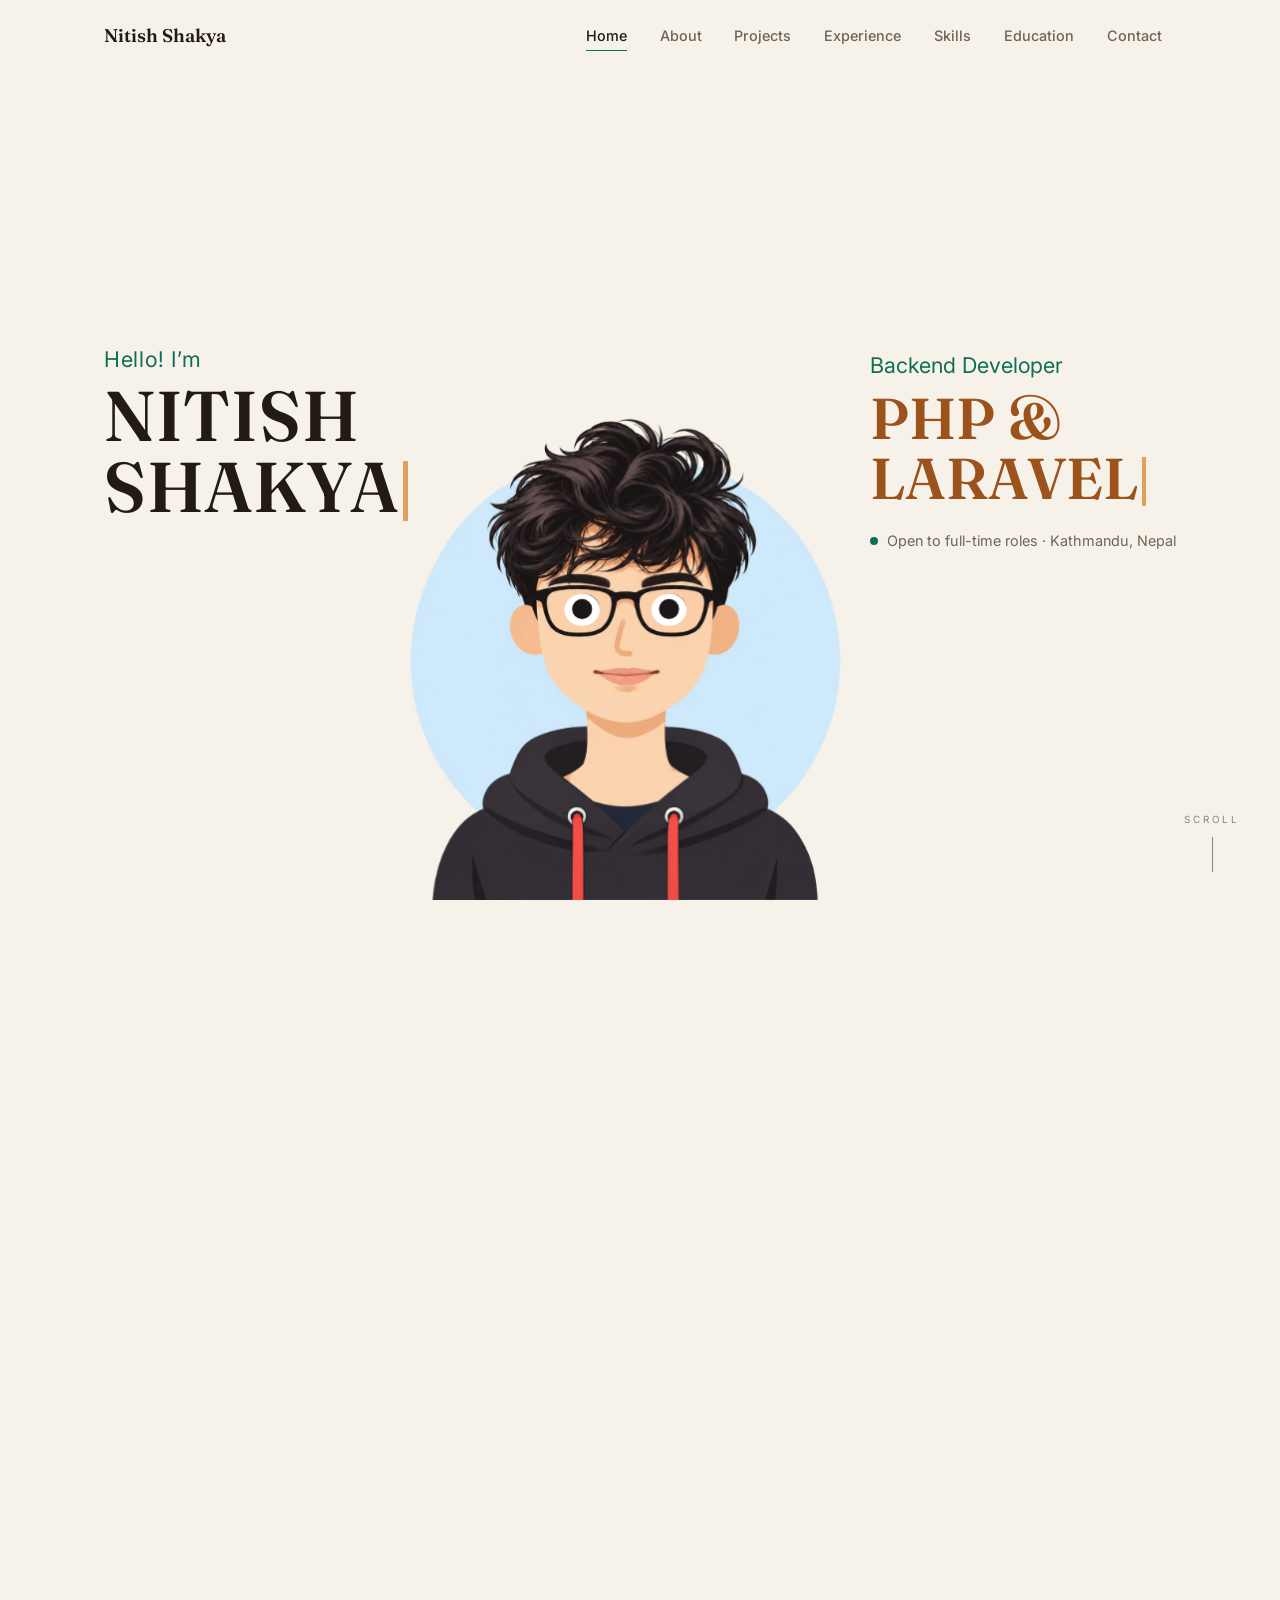
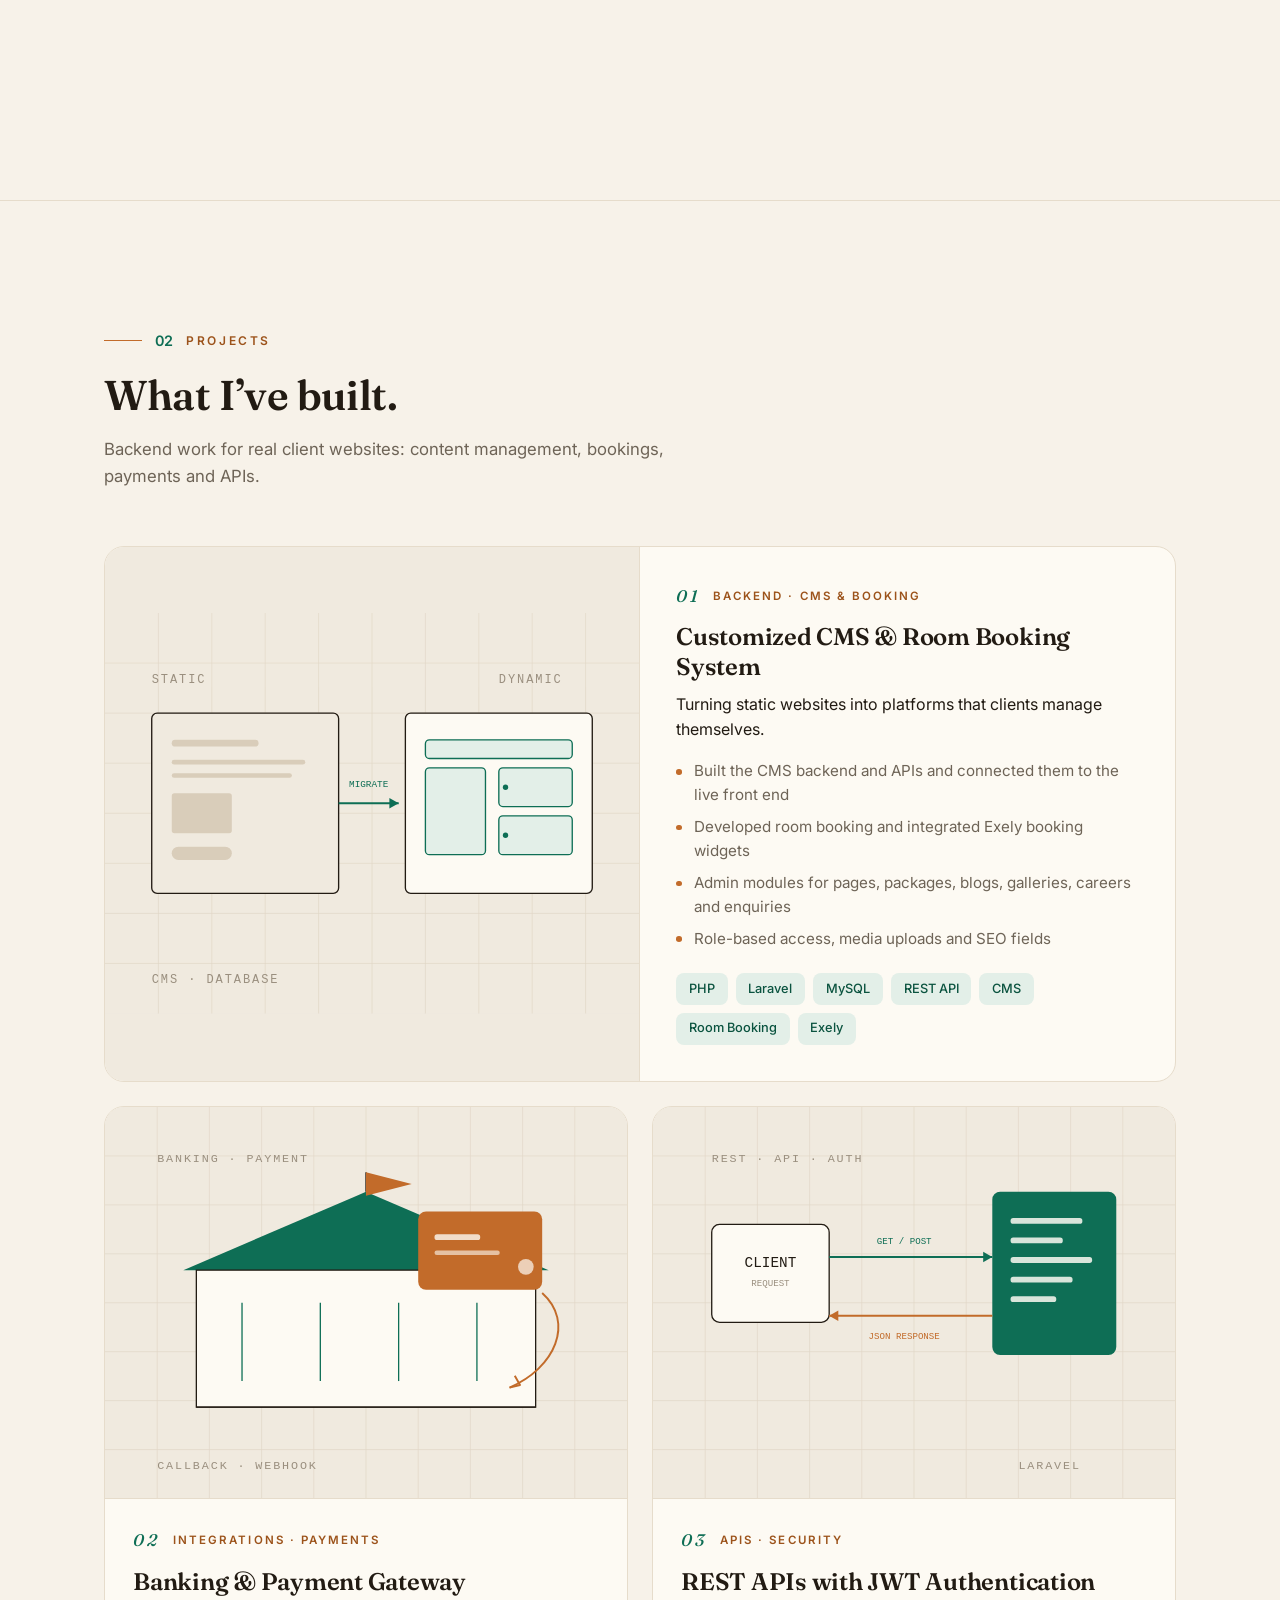
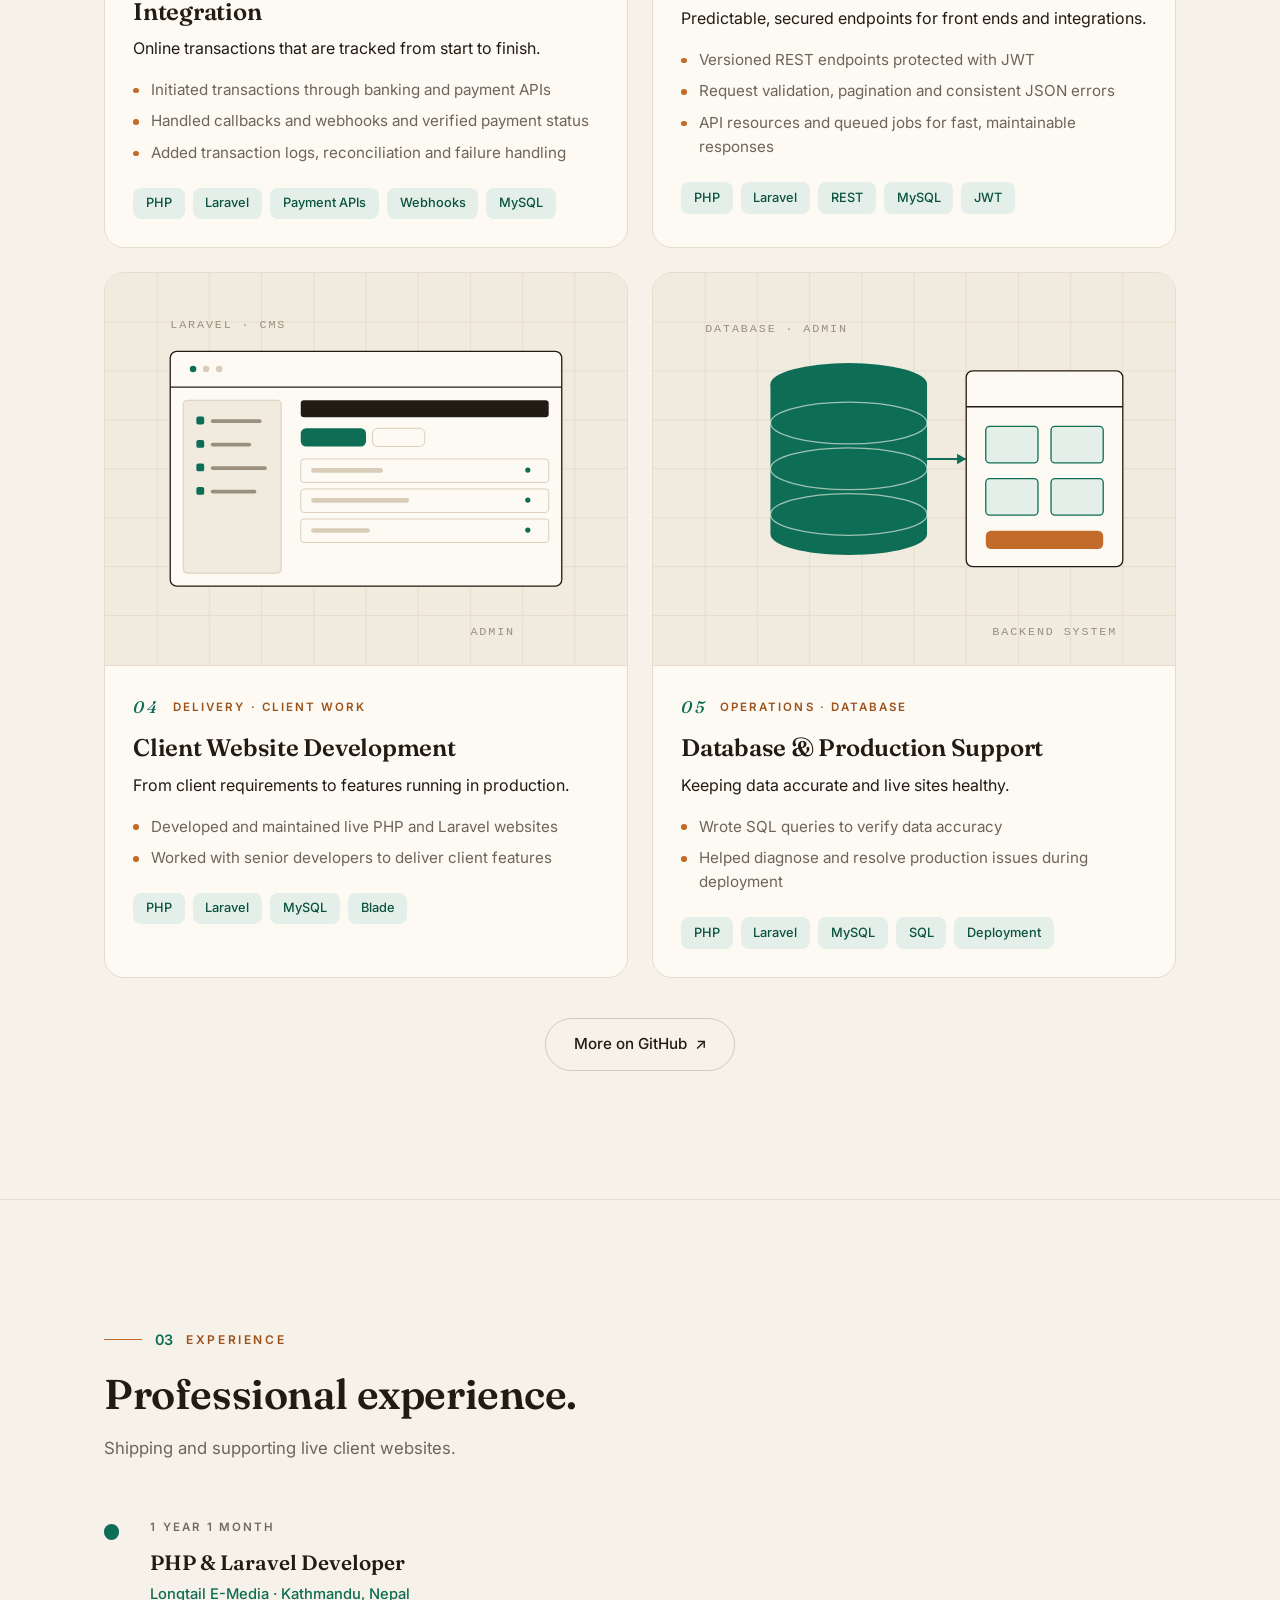
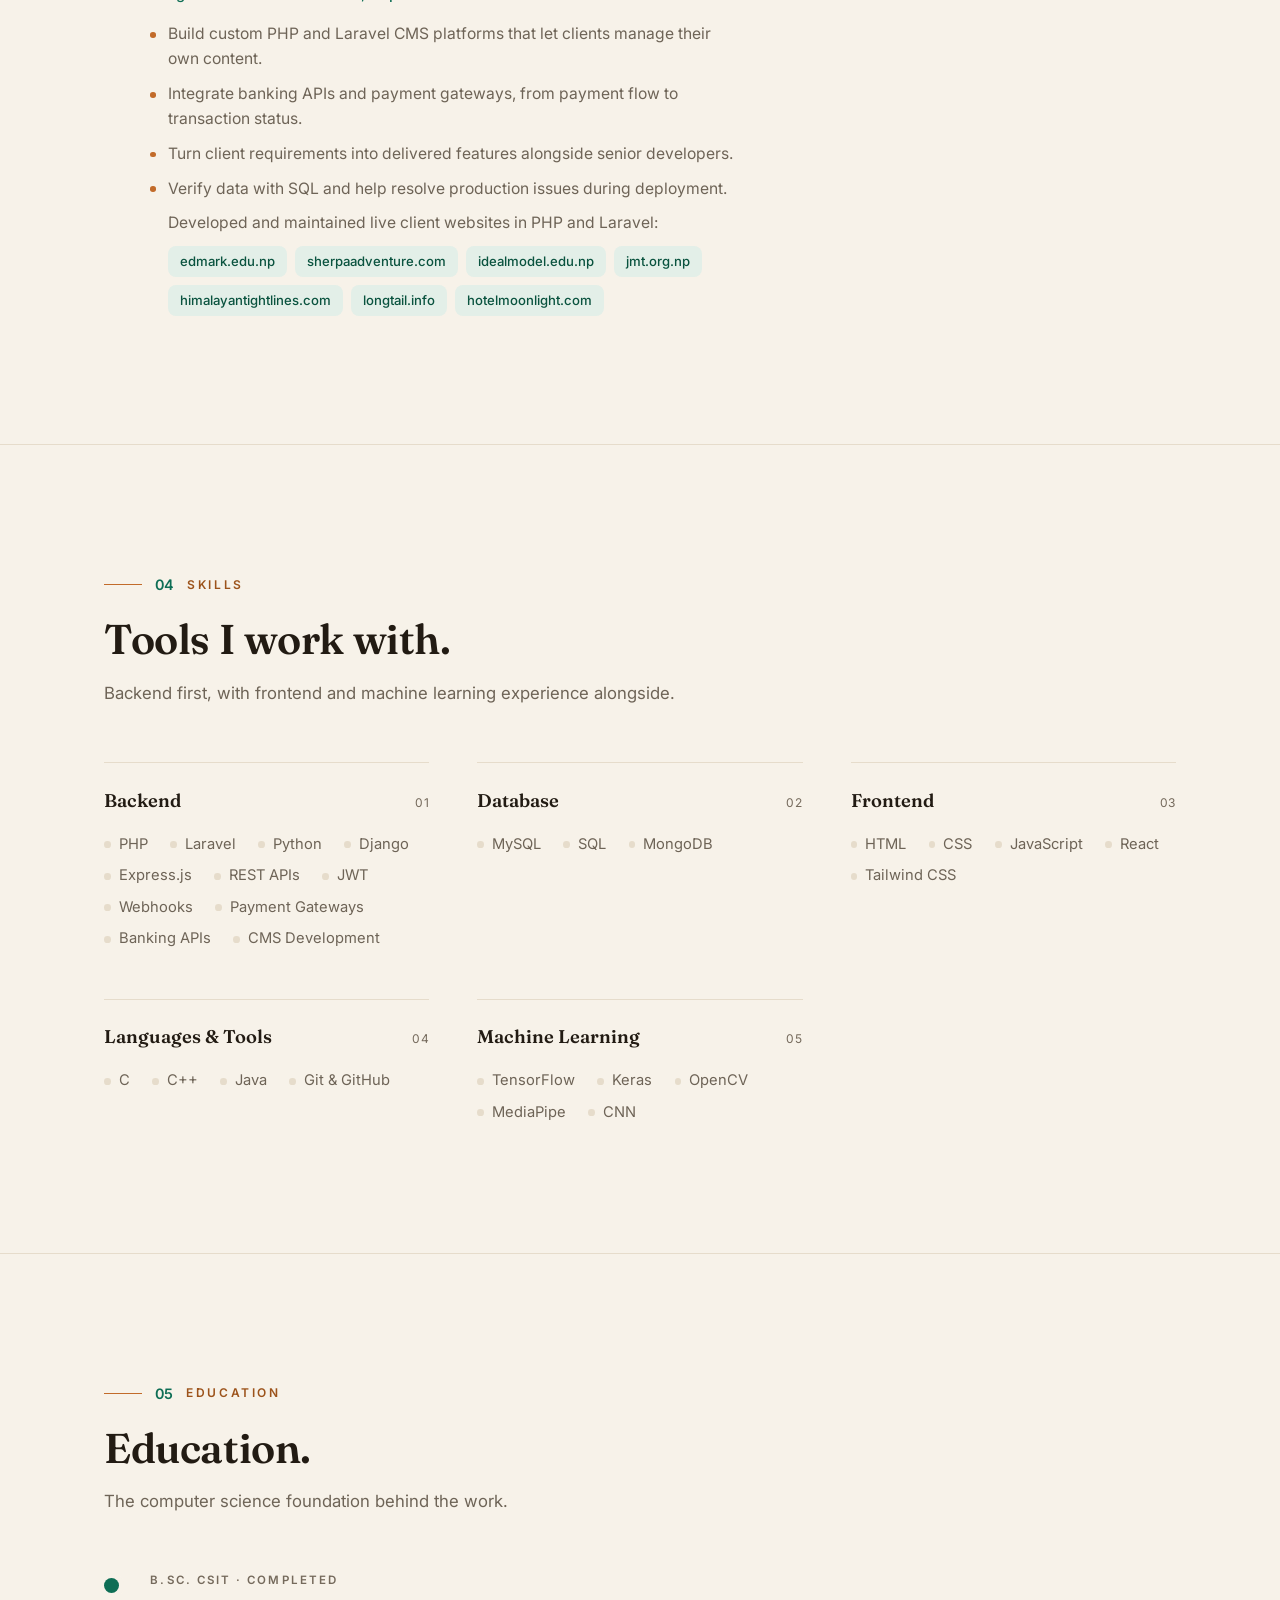
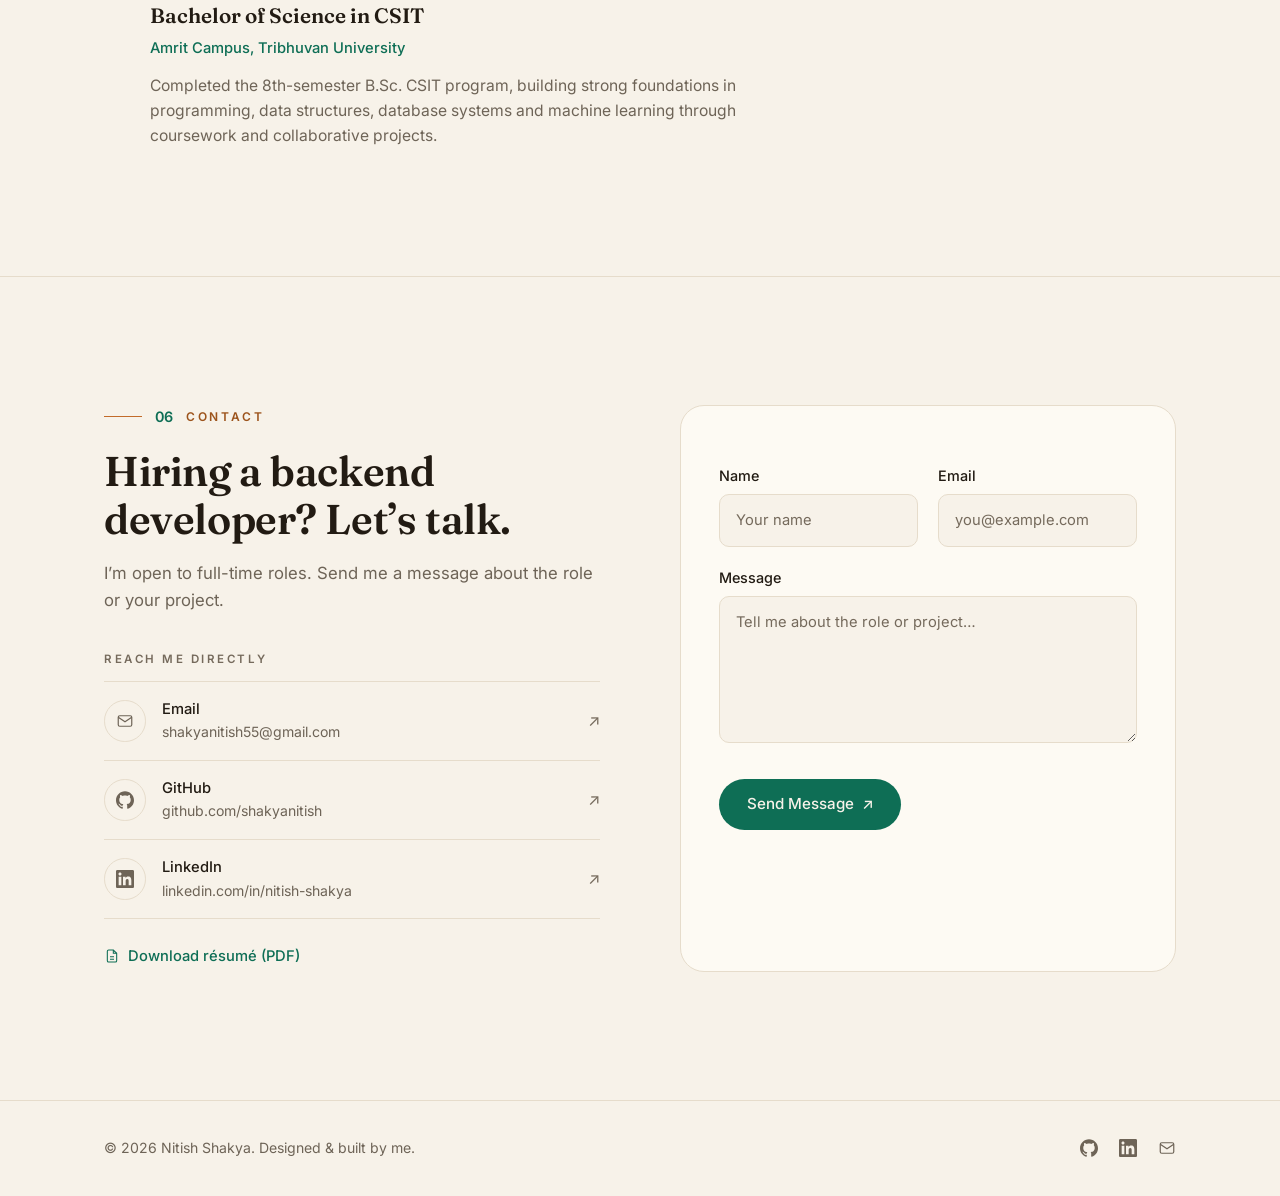
==== commit bde040d2: "[MAN ANIMATION]added picture man" ====
--- a/index.html
+++ b/index.html
@@ -1,10 +1,10 @@
 <!DOCTYPE html>
-<html lang="en">
+<html lang="en" class="js">
 <head>
 <meta charset="UTF-8">
 <meta name="viewport" content="width=device-width, initial-scale=1.0">
 <title>Nitish Shakya — PHP & Laravel Backend Developer, Kathmandu</title>
-<meta name="description" content="Nitish Shakya is a backend developer in Kathmandu, Nepal with 1 year of professional PHP and Laravel experience (MySQL, Python, Django) and machine learning projects. Open to full-time roles.">
+<meta name="description" content="Nitish Shakya is a PHP and Laravel backend developer in Kathmandu, Nepal, building custom CMS platforms, payment and banking integrations and REST APIs. Open to full-time roles.">
 <meta name="robots" content="index,follow,max-image-preview:large">
 <link rel="canonical" href="https://nitishshakya.com.np/">
 <script>
@@ -22,12 +22,12 @@
 <meta property="og:url" content="https://nitishshakya.com.np/">
 <meta property="og:type" content="website">
 <meta property="og:title" content="Nitish Shakya — PHP & Laravel Backend Developer">
-<meta property="og:description" content="Backend developer with 1 year of PHP and Laravel experience on live client projects and ML experience. Open to full-time roles.">
+<meta property="og:description" content="PHP and Laravel backend developer: custom CMS platforms, payment and banking integrations, REST APIs. Open to full-time roles.">
 <meta property="og:image" content="https://nitishshakya.com.np/logo-mark.png">
 <meta name="twitter:card" content="summary">
 <script type="application/ld+json">{"@context":"https://schema.org","@type":"Person","name":"Nitish Shakya","url":"https://nitishshakya.com.np/","jobTitle":"Backend Developer","email":"mailto:shakyanitish55@gmail.com","address":{"@type":"PostalAddress","addressLocality":"Kathmandu","addressCountry":"NP"},"sameAs":["https://github.com/shakyanitish","https://www.linkedin.com/in/nitish-shakya-1916a1303/"],"alumniOf":"Tribhuvan University"}</script>
 <style>
-:root{--paper:#f7f2e9;--surface:#fdfaf3;--ink:#221b13;--muted:#6e6457;--faint:#9a8f7f;--line:#e6dccb;--emerald:#0e6e55;--emerald-deep:#0a533f;--amber:#c26b2a;--amber-deep:#9c531b;--font-display:"Fraunces",Georgia,serif;--font-body:"Inter",ui-sans-serif,system-ui,sans-serif;--ease:cubic-bezier(.22,1,.36,1)}
+:root{--paper:#f7f2e9;--surface:#fdfaf3;--ink:#221b13;--muted:#6e6457;--faint:#756a5c;--line:#e6dccb;--emerald:#0e6e55;--emerald-deep:#0a533f;--amber:#c26b2a;--amber-deep:#9c531b;--font-display:"Fraunces",Georgia,serif;--font-body:"Inter",ui-sans-serif,system-ui,sans-serif;--ease:cubic-bezier(.22,1,.36,1)}
 *,*::before,*::after{box-sizing:border-box;margin:0;padding:0}
 html{scroll-behavior:smooth;scroll-padding-top:5.5rem}
 body{background:var(--paper);color:var(--ink);font-family:var(--font-body);line-height:1.6;-webkit-font-smoothing:antialiased}
@@ -39,7 +39,7 @@
 @media(min-width:768px){.container{padding-inline:2.5rem}}
 .skip-link{position:absolute;left:1rem;top:-100px;z-index:200;background:var(--ink);color:var(--paper);padding:.7rem 1.2rem;border-radius:8px}
 .skip-link:focus{top:1rem}
-.reveal{opacity:0;transform:translateY(26px);transition:opacity .7s var(--ease),transform .7s var(--ease)}
+.js .reveal{opacity:0;transform:translateY(26px);transition:opacity .7s var(--ease),transform .7s var(--ease)}
 .reveal.is-visible{opacity:1;transform:none}
 .nav{position:fixed;inset:0 0 auto 0;z-index:100;border-bottom:1px solid transparent}
 .nav.is-scrolled{background:rgba(247,242,233,.85);backdrop-filter:blur(10px);border-bottom-color:var(--line)}
@@ -49,24 +49,24 @@
 .nav-links{display:none;align-items:center;gap:.25rem}
 @media(min-width:768px){.nav-links{display:flex}}
 .nav-links a{padding:.5rem .9rem;font-size:.9rem;font-weight:500;color:var(--muted)}
-.nav-toggle{display:inline-flex;width:2.6rem;height:2.6rem;align-items:center;justify-content:center;border-radius:8px;color:var(--ink)}
+.nav-toggle{display:inline-flex;flex-direction:column;width:2.6rem;height:2.6rem;align-items:center;justify-content:center;border-radius:8px;color:var(--ink)}
 @media(min-width:768px){.nav-toggle{display:none}}
 .nav-toggle .bar{display:block;width:20px;height:2px;background:currentColor;margin:2.2px 0;border-radius:2px}
 .mobile-menu{display:none;overflow:hidden}
-.hero{position:relative;display:flex;align-items:center;min-height:100svh;padding-block:7rem 5rem;overflow:hidden}
-.hero-grid{position:relative;display:grid;grid-template-columns:1fr;gap:3rem;align-items:center}
-@media(min-width:1024px){.hero-grid{grid-template-columns:1.05fr .95fr;gap:2rem}}
-.hero-eyebrow{font-size:.9rem;color:var(--muted)}
-.hero-title{font-family:var(--font-display);font-size:clamp(2.8rem,8vw,5rem);font-weight:600;line-height:1.04;letter-spacing:-.015em;margin-top:1.4rem}
-.hero-role{font-family:var(--font-display);font-size:clamp(1.15rem,2.6vw,1.5rem);font-weight:500;color:var(--amber-deep);margin-top:1rem}
-.hero-intro{margin-top:1.2rem;max-width:32rem;color:var(--muted);font-size:1.05rem}
-.hero-cta{display:flex;flex-wrap:wrap;gap:.8rem;margin-top:2rem}
-.hero-socials{display:flex;flex-wrap:wrap;align-items:center;gap:1.4rem;margin-top:2.4rem;font-size:.9rem;color:var(--muted)}
+.hero{position:relative}.intro-man{display:block;width:min(100%,34rem);height:auto;margin-inline:auto}.hero-title{font-family:var(--font-display)}
+.hero-lines,.hero-line{display:block}
+.hero-greeting{display:block;font-family:var(--font-body);font-size:1.35rem;font-weight:400;text-transform:none;color:var(--emerald);margin-bottom:.6rem}
+.sr-only{position:absolute;width:1px;height:1px;padding:0;margin:-1px;overflow:hidden;clip:rect(0,0,0,0);white-space:nowrap;border:0}
+.js [data-stagger]{opacity:0}.js [data-stagger].is-staggered{opacity:1}
+.type-char{position:relative;visibility:hidden}.type-char.on{visibility:visible}
+.type-char.cur::after{content:"";position:absolute;left:100%;bottom:.14em;width:.08em;height:.85em;margin-left:.06em;background:#e0a05e;animation:typeBlink 1.05s steps(1) infinite}
+@keyframes typeBlink{50%{opacity:0}}
 .btn{display:inline-flex;align-items:center;gap:.5rem;padding:.85rem 1.7rem;border-radius:999px;font-size:.95rem;font-weight:500}
 .btn--primary{background:var(--emerald);color:var(--paper)}
 .btn--ghost{border:1px solid rgba(34,27,19,.18);color:var(--ink)}
 .svg-defs{display:none}
 </style>
+<noscript><style>.js [data-stagger]{opacity:1}</style></noscript>
 <link rel="preload" as="style" href="styles.css" onload="this.onload=null;this.rel='stylesheet'">
 <noscript><link rel="stylesheet" href="styles.css"></noscript>
 <link rel="preconnect" href="https://fonts.googleapis.com">
@@ -87,7 +87,7 @@
     "url": "https://nitishshakya.com.np/",
     "name": "Nitish Shakya",
     "alternateName": "Nitish Shakya — Portfolio",
-    "description": "PHP Backend Developer based in Kathmandu, Nepal building clean, scalable web applications and exploring Machine Learning & Computer Vision.",
+    "description": "PHP and Laravel backend developer in Kathmandu, Nepal, building custom CMS platforms, payment and banking integrations and REST APIs.",
     "inLanguage": "en",
     "publisher": {
       "@id": "https://nitishshakya.com.np/#person"
@@ -104,9 +104,9 @@
     "url": "https://nitishshakya.com.np/",
     "email": "shakyanitish55@gmail.com",
     "jobTitle": "PHP Backend Developer",
-    "description": "PHP Backend Developer based in Kathmandu, Nepal building clean, scalable web applications and exploring Machine Learning & Computer Vision.",
+    "description": "PHP and Laravel backend developer in Kathmandu, Nepal, building custom CMS platforms, payment and banking integrations and REST APIs.",
     "image": "https://nitishshakya.com.np/assets/nitish-shakya.jpg",
-    "knowsAbout": ["PHP", "Laravel", "MySQL", "JavaScript", "React", "Python", "Django", "TensorFlow", "OpenCV", "MediaPipe", "Machine Learning", "REST APIs", "JWT Authentication", "Webhooks", "Stripe", "Multi-tenant Architecture", "CMS Development", "Payment Gateway Integration", "Booking API Integration"],
+    "knowsAbout": ["PHP", "Laravel", "MySQL", "JavaScript", "React", "Python", "Django", "TensorFlow", "OpenCV", "MediaPipe", "Machine Learning", "REST APIs", "JWT Authentication", "Webhooks", "CMS Development", "Payment Gateway Integration", "Booking API Integration"],
     "worksFor": {
       "@type": "Organization",
       "name": "Longtail E-Media"
@@ -179,11 +179,11 @@
     <nav aria-label="Primary">
       <ul class="nav-links">
         <li><a href="#home" class="is-active">Home</a></li>
+        <li><a href="#about">About</a></li>
+        <li><a href="#projects">Projects</a></li>
         <li><a href="#experience">Experience</a></li>
+        <li><a href="#skills">Skills</a></li>
         <li><a href="#education">Education</a></li>
-        <li><a href="#about">About</a></li>
-        <li><a href="#skills">Skills</a></li>
-        <li><a href="#projects">Projects</a></li>
         <li><a href="#contact">Contact</a></li>
       </ul>
     </nav>
@@ -194,11 +194,11 @@
   <nav class="mobile-menu" id="mobile-menu" aria-label="Mobile">
     <div class="container">
       <a href="#home"><span>Home</span></a>
+      <a href="#about"><span>About</span></a>
+      <a href="#projects"><span>Projects</span></a>
       <a href="#experience"><span>Experience</span></a>
+      <a href="#skills"><span>Skills</span></a>
       <a href="#education"><span>Education</span></a>
-      <a href="#about"><span>About</span></a>
-      <a href="#skills"><span>Skills</span></a>
-      <a href="#projects"><span>Projects</span></a>
       <a href="#contact"><span>Contact</span></a>
     </div>
   </nav>
@@ -206,20 +206,58 @@
 
 <main id="main">
 
-  <!-- ============ HERO ============ -->
-  <section class="hero" id="home" aria-labelledby="hero-title">
-    <div class="container hero-grid">
-      <div class="hero-copy">
-        <p class="hero-eyebrow"><i aria-hidden="true"></i>Open to full-time roles · Kathmandu, Nepal</p>
-        <h1 class="hero-title" id="hero-title">Hi, I’m Nitish Shakya.</h1>
-        <p class="hero-role">Backend Developer · PHP, Laravel &amp; MySQL</p>
-        <p class="hero-intro">I’ve spent <span id="hero-exp">1 year</span> as a PHP and Laravel developer building CMS platforms and integrating payment gateways and banking APIs for live client websites, and I build full stack and machine learning projects on the side. I’m looking for a team where I can keep growing as a backend engineer.</p>
-        <div class="hero-cta">
-          <a class="btn btn--primary" href="resume.pdf" download="">Download Résumé <span class="arr">↓</span></a>
-          <a class="btn btn--ghost" href="#projects">View My Work</a>
-          <a class="btn btn--ghost" href="#contact">Contact Me</a>
-        </div>
-        <div class="hero-socials">
+  <!-- ============ HERO + ABOUT ============ -->
+  <div class="intro" id="intro">
+    <div class="intro-stage">
+      <svg class="man intro-man" id="man" viewBox="60 15 1100 1224" role="img" aria-label="Cartoon of a developer with glasses and a dark hoodie">
+        <g class="man-body">
+          <image href="man.webp" width="1215" height="1295"/>
+          <!-- redrawn eyes on top of the picture, so they can follow the pointer and blink -->
+          <g fill="#fff"><ellipse cx="498" cy="502" rx="44.5" ry="40.5"/><ellipse cx="718.5" cy="502" rx="44.5" ry="40.5"/></g>
+          <g class="man-pupils" fill="#1b1718"><circle cx="498" cy="500" r="25.5"/><circle cx="718.5" cy="500" r="25.5"/></g>
+          <g fill="#fbd0aa" stroke="#3a2a28" stroke-width="4">
+            <ellipse class="man-lid" cx="498" cy="502" rx="45" ry="41"/><ellipse class="man-lid" cx="718.5" cy="502" rx="45" ry="41"/>
+          </g>
+        </g>
+      </svg>
+    </div>
+
+    <section class="hero" id="home" aria-labelledby="hero-title">
+      <div class="container hero-grid">
+        <h1 class="hero-title" id="hero-title">
+          <span class="sr-only">Hello! I’m Nitish Shakya</span>
+          <span class="hero-lines" aria-hidden="true"><span class="hero-greeting" data-stagger>Hello! I’m</span><span class="hero-line" data-stagger>Nitish</span><span class="hero-line" data-stagger>Shakya</span></span>
+        </h1>
+        <div class="hero-role">
+          <p class="sr-only">Backend Developer, PHP &amp; Laravel</p>
+          <div aria-hidden="true">
+            <p class="hero-role-label" data-stagger>Backend Developer</p>
+            <p class="hero-role-big"><span data-stagger>PHP &amp;</span><br><span data-stagger>Laravel</span></p>
+          </div>
+          <p class="hero-eyebrow"><i aria-hidden="true"></i>Open to full-time roles · Kathmandu, Nepal</p>
+        </div>
+      </div>
+      <a class="scroll-hint" href="#about" aria-label="Scroll to about section">Scroll<i aria-hidden="true"></i></a>
+    </section>
+
+    <section class="about" id="about" aria-labelledby="about-title">
+      <div class="container">
+        <div class="about-text reveal">
+          <h2 class="about-label" id="about-title">About Me</h2>
+          <p class="about-lead">I build the backend that lets businesses run their own websites: custom CMS platforms, room booking, and payment gateway and banking API integrations. With <span id="hero-exp">1 year</span> of PHP and Laravel on live client projects, I’m ready to own features end to end in a team that ships.</p>
+          <div class="term" id="term" aria-hidden="true">
+        <div class="term-bar">
+          <i></i><i></i><i></i>
+          <span class="term-title">nitish@portfolio: ~/cv</span>
+        </div>
+        <pre class="term-body"><code id="term-code"></code></pre>
+      </div>
+          <div class="hero-cta">
+          <a class="btn btn--primary" href="#projects">See My Work <span class="arr">↓</span></a>
+          <a class="btn btn--ghost" href="resume.pdf" download="">Download Résumé</a>
+          <a class="btn btn--ghost" href="#contact">Hire Me</a>
+        </div>
+          <div class="hero-socials">
           <a href="https://github.com/shakyanitish" target="_blank" rel="noreferrer" aria-label="GitHub">
             <svg width="16" height="16" aria-hidden="true"><use href="#i-github"></use></svg>
             GitHub
@@ -233,160 +271,24 @@
             Email
           </a>
         </div>
-      </div>
-
-      <div class="term" id="term" aria-hidden="true">
-        <div class="term-bar">
-          <i></i><i></i><i></i>
-          <span class="term-title">nitish@portfolio: ~/cv</span>
-        </div>
-        <pre class="term-body"><code id="term-code"></code></pre>
-      </div>
-    </div>
-    <a class="scroll-hint" href="#experience" aria-label="Scroll to experience section">Scroll<i aria-hidden="true"></i></a>
-  </section>
-
-  <!-- ============ EXPERIENCE ============ -->
-  <section class="section" id="experience" aria-labelledby="experience-title">
-    <div class="container">
-      <div class="reveal">
-        <p class="eyebrow"><i>01</i><span>Experience</span></p>
-        <h2 class="section-title" id="experience-title">Professional experience.</h2>
-        <p class="section-intro">Where I&rsquo;ve worked and what I&rsquo;ve shipped.</p>
-      </div>
-
-      <ul class="timeline">
-        <li class="reveal">
-          <p class="timeline-period" data-start="2025-10-27">Calculating...</p>
-          <h3 class="timeline-title">PHP &amp; Laravel Developer</h3>
-          <p class="timeline-role">Longtail E-Media · Kathmandu, Nepal</p>
-          <ul class="timeline-points">
-            <li>Built custom CMS systems in PHP and Laravel so clients can manage their own website content.</li>
-            <li>Integrated banking APIs to process and record online transactions.</li>
-            <li>Integrated payment gateways into client websites, handling payment flow and transaction status.</li>
-            <li>Worked with senior developers in a team, turning client requirements into working, delivered features.</li>
-            <li>Wrote and ran SQL queries to verify data accuracy, and helped diagnose and resolve production issues during deployment.</li>
-            <li>Developed and maintained live client websites in PHP and Laravel:
-            <ul class="site-links">
-              <li><a href="https://www.edmark.edu.np/" target="_blank" rel="noreferrer">edmark.edu.np</a></li>
-              <li><a href="https://www.sherpaadventure.com/" target="_blank" rel="noreferrer">sherpaadventure.com</a></li>
-              <li><a href="https://www.idealmodel.edu.np/" target="_blank" rel="noreferrer">idealmodel.edu.np</a></li>
-              <li><a href="https://www.jmt.org.np/" target="_blank" rel="noreferrer">jmt.org.np</a></li>
-              <li><a href="https://www.himalayantightlines.com/" target="_blank" rel="noreferrer">himalayantightlines.com</a></li>
-              <li><a href="https://www.longtail.info/" target="_blank" rel="noreferrer">longtail.info</a></li>
-              <li><a href="https://www.hotelmoonlight.com/" target="_blank" rel="noreferrer">hotelmoonlight.com</a></li>
-            </ul></li>
-          </ul>
-        </li>
-      </ul> 
-    </div>
-  </section>
-
-  <!-- ============ EDUCATION ============ -->
-  <section class="section" id="education" aria-labelledby="education-title">
-    <div class="container">
-      <div class="reveal">
-        <p class="eyebrow"><i>02</i><span>Education</span></p>
-        <h2 class="section-title" id="education-title">Education.</h2>
-        <p class="section-intro">Where I&rsquo;ve learned and what I've studied.</p>
-      </div>
-
-      <ul class="timeline">
-        <li class="reveal" data-delay="80">
-          <p class="timeline-period">B.Sc. CSIT · Completed</p>
-          <h3 class="timeline-title">Bachelor of Science in CSIT</h3>
-          <p class="timeline-role">Amrit Campus, Tribhuvan University</p>
-          <p class="timeline-desc">Completed the 8th-semester B.Sc. CSIT program, building strong foundations in programming, data structures, database systems and machine learning through coursework and collaborative projects.</p>
-        </li>
-      </ul>
-    </div>
-  </section>
-
-  <!-- ============ ABOUT ============ -->
-  <section class="section" id="about" aria-labelledby="about-title">
-    <div class="container about-grid">
-      <div>
-        <div class="reveal">
-          <p class="eyebrow"><i>03</i><span>About</span></p>
-          <h2 class="section-title" id="about-title">A developer who likes building things that work.</h2>
-          <p class="section-intro">A short introduction to what I do and what I&rsquo;m exploring.</p>
-        </div>
-        <div class="about-copy reveal" data-delay="80">
-          <p>I&rsquo;m a B.Sc. CSIT graduate from Amrit Campus, Kathmandu, and a developer who cares about the small details &mdash; fast, accessible interfaces on the frontend and clean, reliable systems behind them.</p>
-          <p>I&rsquo;ve worked professionally as a backend developer, writing SQL, building server-side modules and shipping to live client websites. Alongside web development, I explore Python and machine learning &mdash; computer vision and deep learning projects beyond the typical web app.</p>
-        </div>
-        <div class="reveal" data-delay="160">
-          <p class="about-tags-label">Currently focused on</p>
-          <ul class="about-tags">
-            <li>Backend Development</li>
-            <li>PHP &amp; Laravel</li>
-            <li>Python / Django</li>
-            <li>Payment Gateways</li>
-            <li>Machine Learning</li>
-          </ul>
-        </div>
-      </div>
-
-      <div class="about-card-wrap reveal" data-delay="120">
-        <div class="about-card">
-          <div class="about-card-inner">
-            <p class="about-name">Nitish Shakya</p>
-            <p class="about-role">Backend Developer</p>
-            <p class="about-loc">Chabahil, Kathmandu, Nepal</p>
-            <div class="about-interests">
-              <p>Interests</p>
-              <ul>
-                <li><i aria-hidden="true"></i>Software Development</li>
-                <li><i aria-hidden="true"></i>Machine Learning</li>
-              </ul>
-            </div>
-          </div>
-        </div>
-      </div>
-    </div>
-  </section>
-
-  <!-- ============ SKILLS ============ -->
-  <section class="section" id="skills" aria-labelledby="skills-title">
-    <div class="container">
-      <div class="reveal">
-        <p class="eyebrow"><i>04</i><span>Skills</span></p>
-        <h2 class="section-title" id="skills-title">A practical stack, from UI to models.</h2>
-        <p class="section-intro">The tools I reach for most often, grouped by the kind of work they support.</p>
-      </div>
-      <ul class="skills-grid">
-        <li class="skill-group reveal"><div class="skill-group-head"><h3>Backend</h3><span class="num">01</span></div><ul class="skill-items">
-          <li><i aria-hidden="true"></i>PHP</li><li><i aria-hidden="true"></i>Laravel</li><li><i aria-hidden="true"></i>Python</li><li><i aria-hidden="true"></i>Django</li><li><i aria-hidden="true"></i>Express.js</li><li><i aria-hidden="true"></i>REST APIs</li><li><i aria-hidden="true"></i>Payment Gateways</li><li><i aria-hidden="true"></i>Banking APIs</li><li><i aria-hidden="true"></i>CMS Development</li>
-        </ul></li>
-        <li class="skill-group reveal" data-delay="60"><div class="skill-group-head"><h3>Database</h3><span class="num">02</span></div><ul class="skill-items">
-          <li><i aria-hidden="true"></i>MySQL</li><li><i aria-hidden="true"></i>SQL</li><li><i aria-hidden="true"></i>MongoDB</li>
-        </ul></li>
-        <li class="skill-group reveal" data-delay="120"><div class="skill-group-head"><h3>Frontend</h3><span class="num">03</span></div><ul class="skill-items">
-          <li><i aria-hidden="true"></i>HTML</li><li><i aria-hidden="true"></i>CSS</li><li><i aria-hidden="true"></i>JavaScript</li><li><i aria-hidden="true"></i>React</li><li><i aria-hidden="true"></i>Tailwind CSS</li>
-        </ul></li>
-        <li class="skill-group reveal" data-delay="60"><div class="skill-group-head"><h3>Languages &amp; Tools</h3><span class="num">04</span></div><ul class="skill-items">
-          <li><i aria-hidden="true"></i>C</li><li><i aria-hidden="true"></i>C++</li><li><i aria-hidden="true"></i>Java</li><li><i aria-hidden="true"></i>Git &amp; GitHub</li>
-        </ul></li>
-        <li class="skill-group reveal" data-delay="120"><div class="skill-group-head"><h3>Machine Learning</h3><span class="num">05</span></div><ul class="skill-items">
-          <li><i aria-hidden="true"></i>TensorFlow</li><li><i aria-hidden="true"></i>Keras</li><li><i aria-hidden="true"></i>OpenCV</li><li><i aria-hidden="true"></i>MediaPipe</li><li><i aria-hidden="true"></i>CNN</li>
-        </ul></li>
-      </ul>
-    </div>
-  </section>
+        </div>
+      </div>
+    </section>
+  </div>
 
   <!-- ============ PROJECTS ============ -->
   <section class="section" id="projects" aria-labelledby="projects-title">
     <div class="container">
       <div class="reveal">
-        <p class="eyebrow"><i>05</i><span>Projects</span></p>
-        <h2 class="section-title" id="projects-title">Selected work.</h2>
-        <p class="section-intro">My strongest backend work: CMS systems, banking and payment integrations, webhooks and JWT-secured APIs.</p>
+        <p class="eyebrow"><i>02</i><span>Projects</span></p>
+        <h2 class="section-title" id="projects-title">What I&rsquo;ve built.</h2>
+        <p class="section-intro">Backend work for real client websites: content management, bookings, payments and APIs.</p>
       </div>
 
       <div class="projects-list">
 
         <!-- 01 CMS system -->
-        <article class="project reveal">
+        <article class="project project--featured reveal">
           <div class="project-media">
             <svg viewBox="0 0 800 600" role="img" aria-label="Abstract illustration of a static website being converted into a dynamic database-driven site">
               <use href="#project-grid"/>
@@ -405,18 +307,16 @@
             </svg>
           </div>
           <div class="project-body">
-            <p class="project-tag"><span class="num">01</span><span>Backend · CMS &amp; integration</span></p>
+            <p class="project-tag"><span class="num">01</span><span>Backend · CMS &amp; booking</span></p>
             <h3 class="project-title">Customized CMS &amp; Room Booking System</h3>
-            <p class="project-desc">Built customized CMS systems for clients, with the backend and APIs that turn static websites into database-driven ones, integrated with the live front end. Developed a room booking system and admin modules for pages, packages, blogs, galleries, careers and enquiry forms with role-based access, media uploads and SEO fields, plus third-party booking widget integration (Exely).</p>
+            <p class="project-desc">Turning static websites into platforms that clients manage themselves.</p>
+            <ul class="project-points"><li>Built the CMS backend and APIs and connected them to the live front end</li><li>Developed room booking and integrated Exely booking widgets</li><li>Admin modules for pages, packages, blogs, galleries, careers and enquiries</li><li>Role-based access, media uploads and SEO fields</li></ul>
             <ul class="project-stack"><li>PHP</li><li>Laravel</li><li>MySQL</li><li>REST API</li><li>CMS</li><li>Room Booking</li><li>Exely</li></ul>
-            <div class="project-links">
-              <a class="btn btn--ghost" href="https://github.com/shakyanitish" target="_blank" rel="noreferrer">GitHub</a>
-            </div>
           </div>
         </article>
 
         <!-- 02 Banking & payment -->
-        <article class="project project--flip reveal">
+        <article class="project reveal">
           <div class="project-media">
             <svg viewBox="0 0 800 600" role="img" aria-label="Abstract illustration of a payment card connected to a bank with transaction arrows">
               <use href="#project-grid"/>
@@ -437,13 +337,11 @@
             </svg>
           </div>
           <div class="project-body">
-            <p class="project-tag"><span class="num">02</span><span>PHP &amp; Laravel · Integrations</span></p>
+            <p class="project-tag"><span class="num">02</span><span>Integrations · Payments</span></p>
             <h3 class="project-title">Banking &amp; Payment Gateway Integration</h3>
-            <p class="project-desc">Integrated banking and payment APIs to initiate transactions, handle callbacks and verify payment status. Added transaction logging, status reconciliation and failure handling for reliable records.</p>
+            <p class="project-desc">Online transactions that are tracked from start to finish.</p>
+            <ul class="project-points"><li>Initiated transactions through banking and payment APIs</li><li>Handled callbacks and webhooks and verified payment status</li><li>Added transaction logs, reconciliation and failure handling</li></ul>
             <ul class="project-stack"><li>PHP</li><li>Laravel</li><li>Payment APIs</li><li>Webhooks</li><li>MySQL</li></ul>
-            <div class="project-links">
-              <a class="btn btn--ghost" href="https://github.com/shakyanitish" target="_blank" rel="noreferrer">GitHub</a>
-            </div>
           </div>
         </article>
 
@@ -468,18 +366,16 @@
             </svg>
           </div>
           <div class="project-body">
-            <p class="project-tag"><span class="num">03</span><span>PHP &amp; Laravel · API development</span></p>
-            <h3 class="project-title">REST API Development &amp; JWT Auth</h3>
-            <p class="project-desc">Designed versioned REST endpoints with JWT token authentication, request validation, pagination and consistent JSON error responses. Used API resources and queued jobs to keep responses fast and maintainable.</p>
+            <p class="project-tag"><span class="num">03</span><span>APIs · Security</span></p>
+            <h3 class="project-title">REST APIs with JWT Authentication</h3>
+            <p class="project-desc">Predictable, secured endpoints for front ends and integrations.</p>
+            <ul class="project-points"><li>Versioned REST endpoints protected with JWT</li><li>Request validation, pagination and consistent JSON errors</li><li>API resources and queued jobs for fast, maintainable responses</li></ul>
             <ul class="project-stack"><li>PHP</li><li>Laravel</li><li>REST</li><li>MySQL</li><li>JWT</li></ul>
-            <div class="project-links">
-              <a class="btn btn--ghost" href="https://github.com/shakyanitish" target="_blank" rel="noreferrer">GitHub</a>
-            </div>
           </div>
         </article>
 
         <!-- 04 Client websites -->
-        <article class="project project--flip reveal">
+        <article class="project reveal">
           <div class="project-media">
             <svg viewBox="0 0 800 600" role="img" aria-label="Abstract illustration of a Laravel content management dashboard">
               <use href="#project-grid"/>
@@ -500,13 +396,11 @@
             </svg>
           </div>
           <div class="project-body">
-            <p class="project-tag"><span class="num">04</span><span>PHP &amp; Laravel · Client delivery</span></p>
-            <h3 class="project-title">Client Website Development &amp; Maintenance</h3>
-            <p class="project-desc">Developed and maintained live client websites in PHP and Laravel, working with senior developers to turn client requirements into delivered features.</p>
+            <p class="project-tag"><span class="num">04</span><span>Delivery · Client work</span></p>
+            <h3 class="project-title">Client Website Development</h3>
+            <p class="project-desc">From client requirements to features running in production.</p>
+            <ul class="project-points"><li>Developed and maintained live PHP and Laravel websites</li><li>Worked with senior developers to deliver client features</li></ul>
             <ul class="project-stack"><li>PHP</li><li>Laravel</li><li>MySQL</li><li>Blade</li></ul>
-            <div class="project-links">
-              <a class="btn btn--ghost" href="https://github.com/shakyanitish" target="_blank" rel="noreferrer">GitHub</a>
-            </div>
           </div>
         </article>
 
@@ -531,20 +425,101 @@
             </svg>
           </div>
           <div class="project-body">
-            <p class="project-tag"><span class="num">05</span><span>PHP &amp; Laravel · Production support</span></p>
-            <h3 class="project-title">Database Queries &amp; Production Support</h3>
-            <p class="project-desc">Wrote and ran SQL queries to verify data accuracy, and helped diagnose and resolve production issues during deployment.</p>
+            <p class="project-tag"><span class="num">05</span><span>Operations · Database</span></p>
+            <h3 class="project-title">Database &amp; Production Support</h3>
+            <p class="project-desc">Keeping data accurate and live sites healthy.</p>
+            <ul class="project-points"><li>Wrote SQL queries to verify data accuracy</li><li>Helped diagnose and resolve production issues during deployment</li></ul>
             <ul class="project-stack"><li>PHP</li><li>Laravel</li><li>MySQL</li><li>SQL</li><li>Deployment</li></ul>
-            <div class="project-links">
-              <a class="btn btn--ghost" href="https://github.com/shakyanitish" target="_blank" rel="noreferrer">GitHub</a>
-            </div>
           </div>
         </article>
 
       </div>
+      <p class="projects-more reveal"><a class="btn btn--ghost" href="https://github.com/shakyanitish" target="_blank" rel="noreferrer">More on GitHub <span class="arr">↗</span></a></p>
     </div>
   </section>
 
+  <!-- ============ EXPERIENCE ============ -->
+  <section class="section" id="experience" aria-labelledby="experience-title">
+    <div class="container">
+      <div class="reveal">
+        <p class="eyebrow"><i>03</i><span>Experience</span></p>
+        <h2 class="section-title" id="experience-title">Professional experience.</h2>
+        <p class="section-intro">Shipping and supporting live client websites.</p>
+      </div>
+
+      <ul class="timeline">
+        <li class="reveal">
+          <p class="timeline-period" data-start="2025-10-27">Calculating...</p>
+          <h3 class="timeline-title">PHP &amp; Laravel Developer</h3>
+          <p class="timeline-role">Longtail E-Media · Kathmandu, Nepal</p>
+          <ul class="timeline-points">
+            <li>Build custom PHP and Laravel CMS platforms that let clients manage their own content.</li>
+            <li>Integrate banking APIs and payment gateways, from payment flow to transaction status.</li>
+            <li>Turn client requirements into delivered features alongside senior developers.</li>
+            <li>Verify data with SQL and help resolve production issues during deployment.</li>
+            <li>Developed and maintained live client websites in PHP and Laravel:
+            <ul class="site-links">
+              <li><a href="https://www.edmark.edu.np/" target="_blank" rel="noreferrer">edmark.edu.np</a></li>
+              <li><a href="https://www.sherpaadventure.com/" target="_blank" rel="noreferrer">sherpaadventure.com</a></li>
+              <li><a href="https://www.idealmodel.edu.np/" target="_blank" rel="noreferrer">idealmodel.edu.np</a></li>
+              <li><a href="https://www.jmt.org.np/" target="_blank" rel="noreferrer">jmt.org.np</a></li>
+              <li><a href="https://www.himalayantightlines.com/" target="_blank" rel="noreferrer">himalayantightlines.com</a></li>
+              <li><a href="https://www.longtail.info/" target="_blank" rel="noreferrer">longtail.info</a></li>
+              <li><a href="https://www.hotelmoonlight.com/" target="_blank" rel="noreferrer">hotelmoonlight.com</a></li>
+            </ul></li>
+          </ul>
+        </li>
+      </ul> 
+    </div>
+  </section>
+
+  <!-- ============ SKILLS ============ -->
+  <section class="section" id="skills" aria-labelledby="skills-title">
+    <div class="container">
+      <div class="reveal">
+        <p class="eyebrow"><i>04</i><span>Skills</span></p>
+        <h2 class="section-title" id="skills-title">Tools I work with.</h2>
+        <p class="section-intro">Backend first, with frontend and machine learning experience alongside.</p>
+      </div>
+      <ul class="skills-grid">
+        <li class="skill-group reveal"><div class="skill-group-head"><h3>Backend</h3><span class="num">01</span></div><ul class="skill-items">
+          <li><i aria-hidden="true"></i>PHP</li><li><i aria-hidden="true"></i>Laravel</li><li><i aria-hidden="true"></i>Python</li><li><i aria-hidden="true"></i>Django</li><li><i aria-hidden="true"></i>Express.js</li><li><i aria-hidden="true"></i>REST APIs</li><li><i aria-hidden="true"></i>JWT</li><li><i aria-hidden="true"></i>Webhooks</li><li><i aria-hidden="true"></i>Payment Gateways</li><li><i aria-hidden="true"></i>Banking APIs</li><li><i aria-hidden="true"></i>CMS Development</li>
+        </ul></li>
+        <li class="skill-group reveal" data-delay="60"><div class="skill-group-head"><h3>Database</h3><span class="num">02</span></div><ul class="skill-items">
+          <li><i aria-hidden="true"></i>MySQL</li><li><i aria-hidden="true"></i>SQL</li><li><i aria-hidden="true"></i>MongoDB</li>
+        </ul></li>
+        <li class="skill-group reveal" data-delay="120"><div class="skill-group-head"><h3>Frontend</h3><span class="num">03</span></div><ul class="skill-items">
+          <li><i aria-hidden="true"></i>HTML</li><li><i aria-hidden="true"></i>CSS</li><li><i aria-hidden="true"></i>JavaScript</li><li><i aria-hidden="true"></i>React</li><li><i aria-hidden="true"></i>Tailwind CSS</li>
+        </ul></li>
+        <li class="skill-group reveal" data-delay="60"><div class="skill-group-head"><h3>Languages &amp; Tools</h3><span class="num">04</span></div><ul class="skill-items">
+          <li><i aria-hidden="true"></i>C</li><li><i aria-hidden="true"></i>C++</li><li><i aria-hidden="true"></i>Java</li><li><i aria-hidden="true"></i>Git &amp; GitHub</li>
+        </ul></li>
+        <li class="skill-group reveal" data-delay="120"><div class="skill-group-head"><h3>Machine Learning</h3><span class="num">05</span></div><ul class="skill-items">
+          <li><i aria-hidden="true"></i>TensorFlow</li><li><i aria-hidden="true"></i>Keras</li><li><i aria-hidden="true"></i>OpenCV</li><li><i aria-hidden="true"></i>MediaPipe</li><li><i aria-hidden="true"></i>CNN</li>
+        </ul></li>
+      </ul>
+    </div>
+  </section>
+
+  <!-- ============ EDUCATION ============ -->
+  <section class="section" id="education" aria-labelledby="education-title">
+    <div class="container">
+      <div class="reveal">
+        <p class="eyebrow"><i>05</i><span>Education</span></p>
+        <h2 class="section-title" id="education-title">Education.</h2>
+        <p class="section-intro">The computer science foundation behind the work.</p>
+      </div>
+
+      <ul class="timeline">
+        <li class="reveal" data-delay="80">
+          <p class="timeline-period">B.Sc. CSIT · Completed</p>
+          <h3 class="timeline-title">Bachelor of Science in CSIT</h3>
+          <p class="timeline-role">Amrit Campus, Tribhuvan University</p>
+          <p class="timeline-desc">Completed the 8th-semester B.Sc. CSIT program, building strong foundations in programming, data structures, database systems and machine learning through coursework and collaborative projects.</p>
+        </li>
+      </ul>
+    </div>
+  </section>
 
   <!-- ============ CONTACT ============ -->
   <section class="section" id="contact" aria-labelledby="contact-title">
@@ -552,8 +527,8 @@
       <div>
         <div class="reveal">
           <p class="eyebrow"><i>06</i><span>Contact</span></p>
-          <h2 class="section-title" id="contact-title">Let&rsquo;s build something useful.</h2>
-          <p class="section-intro">Have a project in mind, a question, or just want to say hi? My inbox is always open.</p>
+          <h2 class="section-title" id="contact-title">Hiring a backend developer? Let&rsquo;s talk.</h2>
+          <p class="section-intro">I&rsquo;m open to full-time roles. Send me a message about the role or your project.</p>
         </div>
 
         <div class="reveal" data-delay="100">
@@ -598,10 +573,10 @@
         </div>
         <div class="field">
           <label for="message">Message</label>
-          <textarea id="message" name="message" required rows="5" placeholder="Tell me about your project…"></textarea>
+          <textarea id="message" name="message" required rows="5" placeholder="Tell me about the role or project…"></textarea>
         </div>
         <div class="form-submit">
-          <button class="btn btn--primary" type="submit">Submit <span class="arr">↗</span></button>
+          <button class="btn btn--primary" type="submit">Send Message <span class="arr">↗</span></button>
         </div>
         <p class="form-status" id="form-status" role="status"></p>
       </form>
@@ -627,6 +602,6 @@
   </div>
 </footer>
 
-<script src="script.js" defer></script>
+<script src="script.js" defer onerror="document.documentElement.className=''"></script>
 </body>
 </html>
--- a/styles.css
+++ b/styles.css
@@ -7,7 +7,7 @@
   --surface:#fdfaf3;
   --ink:#221b13;
   --muted:#6e6457;
-  --faint:#9a8f7f;
+  --faint:#756a5c;
   --line:#e6dccb;
   --emerald:#0e6e55;
   --emerald-deep:#0a533f;
@@ -48,7 +48,7 @@
 /* ------------------------------------------------------------------ */
 /*  Reveal on scroll                                                    */
 /* ------------------------------------------------------------------ */
-.reveal{opacity:0;transform:translateY(26px);transition:opacity .7s var(--ease),transform .7s var(--ease)}
+.js .reveal{opacity:0;transform:translateY(26px);transition:opacity .7s var(--ease),transform .7s var(--ease)}
 .reveal.is-visible{opacity:1;transform:none}
 
 /* ------------------------------------------------------------------ */
@@ -90,7 +90,7 @@
 .nav-links a.is-active{color:var(--ink)}
 .nav-links a::after{content:"";position:absolute;left:.9rem;right:.9rem;bottom:.1rem;height:1px;background:var(--emerald);transform:scaleX(0);transition:transform .3s var(--ease);transform-origin:left}
 .nav-links a.is-active::after{transform:scaleX(1)}
-.nav-toggle{display:inline-flex;width:2.6rem;height:2.6rem;align-items:center;justify-content:center;border-radius:8px;color:var(--ink)}
+.nav-toggle{display:inline-flex;flex-direction:column;width:2.6rem;height:2.6rem;align-items:center;justify-content:center;border-radius:8px;color:var(--ink)}
 @media(min-width:768px){.nav-toggle{display:none}}
 .nav-toggle:hover{background:rgba(34,27,19,.05)}
 .nav-toggle .bar{display:block;width:20px;height:2px;background:currentColor;margin:2.2px 0;border-radius:2px;transition:transform .3s,opacity .3s}
@@ -107,25 +107,50 @@
 }
 
 /* ------------------------------------------------------------------ */
-/*  Hero                                                                */
-/* ------------------------------------------------------------------ */
-.hero{position:relative;display:flex;align-items:center;min-height:100svh;padding-block:7rem 5rem;overflow:hidden}
-.hero::before{content:"";position:absolute;inset:0;background:radial-gradient(55rem 34rem at 82% 45%,rgba(14,110,85,.09),transparent 65%)}
-.hero-grid{position:relative;display:grid;grid-template-columns:1fr;gap:3rem;align-items:center}
-@media(min-width:1024px){.hero-grid{grid-template-columns:1.05fr .95fr;gap:2rem}}
-.hero-eyebrow{display:inline-flex;align-items:center;gap:.55rem;font-size:.9rem;color:var(--muted)}
+/*  Hero + About (the cartoon slides left on scroll)          */
+/* ------------------------------------------------------------------ */
+.intro{position:relative;overflow:clip}
+.intro-stage{padding-top:5rem}
+.intro-man{display:block;width:min(100%,28rem);height:auto;margin-inline:auto;--x:0px;--y:0px}
+.man-body{animation:manFloat 5s ease-in-out infinite}
+.man-pupils{transform:translate(calc(var(--x)*1.8),calc(var(--y)*1.5));transition:transform .12s ease-out}
+.man-lid{transform-box:fill-box;transform-origin:top;transform:scaleY(0);animation:manBlink 4.5s infinite}
+@keyframes manFloat{50%{transform:translateY(-14px)}}
+@keyframes manBlink{0%,94%,100%{transform:scaleY(0)}97%{transform:scaleY(1)}}
+.hero{position:relative;padding-block:1.5rem 4rem}
+.hero-grid{display:grid;gap:2rem;text-align:center}
+.hero-title{font-family:var(--font-display);font-size:clamp(2.8rem,5.5vw,4.6rem);font-weight:600;line-height:1.02;text-transform:uppercase;letter-spacing:.01em}
+.hero-lines,.hero-line{display:block}
+.hero-greeting{display:block;font-family:var(--font-body);font-size:1.35rem;font-weight:400;text-transform:none;color:var(--emerald);margin-bottom:.6rem}
+.hero-role-label{font-size:1.35rem;color:var(--emerald)}
+.hero-role-big{font-family:var(--font-display);font-size:clamp(2.4rem,4.5vw,3.8rem);font-weight:600;line-height:1.05;text-transform:uppercase;margin-top:.4rem;color:var(--amber-deep)}
+.sr-only{position:absolute;width:1px;height:1px;padding:0;margin:-1px;overflow:hidden;clip:rect(0,0,0,0);white-space:nowrap;border:0}
+.js [data-stagger]{opacity:0}
+.js [data-stagger].is-staggered{opacity:1}
+.type-char{position:relative;visibility:hidden}.type-char.on{visibility:visible}
+.type-char.cur::after{content:"";position:absolute;left:100%;bottom:.14em;width:.08em;height:.85em;margin-left:.06em;background:#e0a05e;animation:typeBlink 1.05s steps(1) infinite}
+@keyframes typeBlink{50%{opacity:0}}
+.hero-eyebrow{display:inline-flex;align-items:center;gap:.55rem;font-size:.9rem;color:var(--muted);margin-top:1.2rem}
 .hero-eyebrow i{width:.5rem;height:.5rem;border-radius:50%;background:var(--emerald)}
-.hero-title{font-family:var(--font-display);font-size:clamp(2.8rem,8vw,5rem);font-weight:600;line-height:1.04;letter-spacing:-.015em;margin-top:1.4rem}
-.hero-title .period{color:var(--emerald)}
-.hero-role{font-family:var(--font-display);font-size:clamp(1.15rem,2.6vw,1.5rem);font-weight:500;color:var(--amber-deep);margin-top:1rem}
-.hero-intro{margin-top:1.2rem;max-width:32rem;color:var(--muted);font-size:1.05rem}
-.hero-cta{display:flex;flex-wrap:wrap;gap:.8rem;margin-top:2rem}
-.hero-socials{display:flex;flex-wrap:wrap;align-items:center;gap:1.4rem;margin-top:2.4rem;font-size:.9rem;color:var(--muted)}
+.about{padding-block:4rem 6rem}
+.about-label{font-size:1.1rem;font-weight:500;letter-spacing:.3em;text-transform:uppercase;color:var(--emerald)}
+.about-lead{margin-top:1rem;font-size:clamp(1.05rem,1.4vw,1.2rem);font-weight:500;line-height:1.6}
+.hero-cta{display:flex;flex-wrap:wrap;gap:.8rem;margin-top:1.4rem}
+.hero-socials{display:flex;flex-wrap:wrap;align-items:center;gap:1.4rem;margin-top:1.2rem;font-size:.9rem;color:var(--muted)}
 .hero-socials a{display:inline-flex;align-items:center;gap:.45rem;transition:color .2s}
 .hero-socials a:hover{color:var(--emerald)}
-.hero-socials .dot{width:.25rem;height:.25rem;border-radius:50%;background:var(--faint)}
-.ico-lines{fill:none;stroke:currentColor;stroke-width:1;vector-effect:non-scaling-stroke}
-
+@media(min-width:1024px){
+  .intro-stage{position:sticky;top:0;height:100svh;display:flex;align-items:flex-end;justify-content:center;padding:0;pointer-events:none}
+  .intro-man{width:min(34vw,76svh);margin:0;transform:translate3d(calc(var(--p,0) * -22vw),0,0) scale(calc(1 - var(--p,0) * .08));transform-origin:50% 100%;will-change:transform}
+  .hero-grid{opacity:var(--hero,1);transform:translate3d(0,calc((var(--hero,1) - 1) * 1.25rem),0);will-change:opacity,transform}
+  .js .about .about-text.reveal{opacity:var(--t,0);transform:translate3d(calc((1 - var(--t,0)) * 2.5rem),calc((1 - var(--t,0)) * 1rem),0);transition:none;will-change:opacity,transform}
+  .hero{height:100svh;margin-top:-100svh;display:flex;align-items:center;padding:0}
+  .hero-grid{width:100%;grid-template-columns:1fr minmax(0,30vw) 1fr;text-align:left}
+  .hero-grid .hero-role{grid-column:3;justify-self:end}
+  .about{min-height:100svh;display:flex;align-items:center;padding-block:5.5rem 2rem}
+  .about>.container{width:100%}
+  .about-text{margin-left:50%}
+}
 /* ---- CV terminal (hero animation) ---- */
 .term{position:relative;width:min(100%,34rem);margin-inline:auto;border:1px solid rgba(34,27,19,.16);border-radius:1rem;background:#1b1510;box-shadow:0 30px 70px -30px rgba(34,27,19,.5);overflow:hidden}
 .term::before{content:"";position:absolute;inset:-20%;background:radial-gradient(closest-side,rgba(14,110,85,.16),transparent 70%);pointer-events:none}
@@ -144,8 +169,10 @@
 .term-cursor{display:inline-block;width:.55em;height:1.1em;vertical-align:text-bottom;background:#e0a05e;animation:tBlink 1.05s steps(1) infinite}
 @keyframes tBlink{50%{opacity:0}}
 
-/* static mark (about card) + icon sprite */
-.mark{color:var(--emerald)}
+.about .term{margin:1.4rem 0 0;width:100%}
+.about .term-body{font-size:.78rem;line-height:1.5;min-height:16.5rem}
+
+
 .svg-defs{display:none}
 
 .scroll-hint{position:absolute;bottom:1.75rem;left:50%;transform:translateX(-50%);display:none;flex-direction:column;align-items:center;gap:.55rem;color:var(--faint);font-size:.62rem;letter-spacing:.28em;text-transform:uppercase}
@@ -153,34 +180,6 @@
 .scroll-hint i::after{content:"";position:absolute;inset:0;background:var(--emerald);transform:translateY(-100%);animation:scrollDot 2.2s var(--ease) infinite}
 @keyframes scrollDot{0%{transform:translateY(-100%)}55%,100%{transform:translateY(100%)}}
 @media(min-width:768px){.scroll-hint{display:flex}}
-
-/* ------------------------------------------------------------------ */
-/*  About                                                               */
-/* ------------------------------------------------------------------ */
-.about-grid{display:grid;grid-template-columns:1fr;gap:3.5rem;align-items:start}
-@media(min-width:1024px){.about-grid{grid-template-columns:1.15fr .85fr;gap:5rem}}
-.about-copy{margin-top:1.75rem;color:var(--muted);font-size:1.05rem;display:grid;gap:1.2rem}
-.about-tags-label{margin-top:2rem;font-size:.72rem;font-weight:600;letter-spacing:.22em;text-transform:uppercase;color:var(--faint)}
-.about-tags{display:flex;flex-wrap:wrap;gap:.6rem;margin-top:.9rem}
-.about-tags li{padding:.5rem 1rem;border-radius:999px;border:1px solid var(--line);font-size:.9rem;color:var(--muted);transition:border-color .2s,color .2s}
-.about-tags li:hover{border-color:rgba(14,110,85,.5);color:var(--emerald-deep)}
-.about-card-wrap{display:flex;justify-content:center}
-@media(min-width:1024px){.about-card-wrap{justify-content:flex-start;max-width:24rem}}
-.about-card{position:relative;width:100%;max-width:24rem}
-.about-card::before{content:"";position:absolute;inset:-.9rem;border:1px dashed var(--line);border-radius:1.75rem}
-.about-card-inner{position:relative;background:var(--surface);border:1px solid var(--line);border-top:3px solid var(--emerald);border-radius:1.5rem;padding:2.25rem;overflow:hidden}
-.about-card-mark{position:absolute;top:-2.4rem;right:-2.4rem;width:10rem;height:10rem;color:rgba(14,110,85,.08)}
-.about-card-inner>*{position:relative}
-.monogram{font-family:var(--font-display);font-size:3.6rem;font-weight:600;line-height:1}
-.rule{width:4rem;height:2px;background:var(--emerald);margin:1.5rem 0}
-.about-name{font-family:var(--font-display);font-size:1.25rem;font-weight:600}
-.about-role{color:var(--muted);font-size:.95rem}
-.about-loc{color:var(--faint);font-size:.9rem;margin-top:.5rem}
-.about-interests{border-top:1px solid var(--line);margin-top:1.75rem;padding-top:1.4rem}
-.about-interests p{font-size:.7rem;font-weight:600;letter-spacing:.2em;text-transform:uppercase;color:var(--faint)}
-.about-interests ul{margin-top:.8rem;display:grid;gap:.55rem}
-.about-interests li{display:flex;align-items:center;gap:.7rem;font-size:.92rem;color:var(--muted)}
-.about-interests li i{width:.4rem;height:.4rem;border-radius:50%;background:var(--amber)}
 
 /* ------------------------------------------------------------------ */
 /*  Skills                                                              */
@@ -201,28 +200,29 @@
 /* ------------------------------------------------------------------ */
 /*  Projects                                                            */
 /* ------------------------------------------------------------------ */
-.projects-list{margin-top:4.5rem;display:grid;gap:5.5rem}
-@media(min-width:768px){.projects-list{gap:7.5rem}}
-.project{display:grid;grid-template-columns:1fr;gap:2rem;align-items:center}
-@media(min-width:768px){.project{grid-template-columns:1fr 1fr;gap:3rem}}
-.project--flip .project-media{order:2}
-.project--flip .project-body{order:1}
-@media(max-width:767.98px){.project--flip .project-media{order:1}}
-.project-media{border-radius:1.25rem;border:1px solid var(--line);overflow:hidden;background:var(--surface);transition:transform .7s var(--ease)}
-.project:hover .project-media{transform:scale(1.03)}
+.projects-list{margin-top:3.5rem;display:grid;gap:1.5rem}
+.project{display:grid;grid-template-columns:1fr;align-content:start;background:var(--surface);border:1px solid var(--line);border-radius:1.25rem;overflow:hidden}
+.project.is-visible:hover{transform:translateY(-4px);box-shadow:0 24px 48px -28px rgba(34,27,19,.35);transition-delay:0s!important}
+.project-media{border-bottom:1px solid var(--line);background:#f0eadf}
 .project-media svg{width:100%;height:auto;display:block}
+.project-body{padding:1.75rem}
+@media(min-width:768px){
+  .projects-list{grid-template-columns:1fr 1fr}
+  .project--featured{grid-column:1/-1;grid-template-columns:1fr 1fr}
+  .project--featured .project-media{display:flex;align-items:center;border-bottom:0;border-right:1px solid var(--line)}
+  .project--featured .project-body{align-self:center;padding:2.25rem}
+}
 .project-tag{display:flex;align-items:center;gap:.8rem}
 .project-tag .num{font-family:var(--font-display);font-style:italic;font-weight:500;font-size:1.05rem;color:var(--emerald)}
 .project-tag span{font-size:.72rem;font-weight:600;letter-spacing:.18em;text-transform:uppercase;color:var(--amber-deep)}
-.project-title{font-family:var(--font-display);font-size:clamp(1.5rem,3.4vw,2rem);font-weight:600;letter-spacing:-.01em;margin-top:.9rem}
-.project-desc{margin-top:1rem;max-width:30rem;color:var(--muted);font-size:1rem}
+.project-title{font-family:var(--font-display);font-size:1.5rem;font-weight:600;letter-spacing:-.01em;line-height:1.25;margin-top:.8rem}
+.project-desc{margin-top:.6rem;color:var(--ink)}
+.project-points{margin-top:1rem;display:grid;gap:.45rem}
+.project-points li{position:relative;padding-left:1.1rem;color:var(--muted);font-size:.95rem}
+.project-points li::before{content:"";position:absolute;left:0;top:.65em;width:.35rem;height:.35rem;border-radius:50%;background:var(--amber)}
 .project-stack{display:flex;flex-wrap:wrap;gap:.5rem;margin-top:1.4rem}
 .project-stack li{background:var(--emerald-soft);color:var(--emerald-deep);font-size:.8rem;font-weight:500;padding:.35rem .8rem;border-radius:8px}
-.project-links{display:flex;flex-wrap:wrap;align-items:center;gap:1.6rem;margin-top:1.9rem}
-.project-links .btn--ghost{padding:.6rem 1.3rem;font-size:.9rem}
-.project-links .demo{display:inline-flex;align-items:center;gap:.4rem;font-size:.92rem;font-weight:500;color:var(--emerald);transition:color .2s}
-.project-links .demo:hover{color:var(--emerald-deep)}
-.project-links .soon{font-size:.88rem;color:var(--faint)}
+.projects-more{margin-top:2.5rem;text-align:center}
 
 /* ------------------------------------------------------------------ */
 /*  Experience                                                          */
@@ -296,6 +296,7 @@
   html{scroll-behavior:auto}
   *,*::before,*::after{animation-duration:.01ms!important;animation-iteration-count:1!important;transition-duration:.01ms!important}
   .reveal{opacity:1;transform:none}
+  .js [data-stagger]{opacity:1!important}
   .scroll-hint i::after{display:none}
 }
 
@@ -310,3 +311,6 @@
 .timeline .timeline-points .site-links li::before{display:none}
 .timeline-points .site-links a{display:inline-block;text-decoration:none;font-size:.82rem;font-weight:500;padding:.3rem .75rem;border-radius:8px;background:var(--emerald-soft);color:var(--emerald-deep)}
 .timeline-points .site-links a:hover{background:var(--emerald);color:var(--paper)}
+/* keep the scroll hint off the cartoon */
+.intro .scroll-hint{left:auto;right:2.5rem;transform:none}
+.intro .scroll-hint{opacity:calc(1 - var(--p,0) * 4)}
--- a/styles.css
+++ b/styles.css
@@ -7,7 +7,7 @@
   --surface:#fdfaf3;
   --ink:#221b13;
   --muted:#6e6457;
-  --faint:#9a8f7f;
+  --faint:#756a5c;
   --line:#e6dccb;
   --emerald:#0e6e55;
   --emerald-deep:#0a533f;
@@ -48,7 +48,7 @@
 /* ------------------------------------------------------------------ */
 /*  Reveal on scroll                                                    */
 /* ------------------------------------------------------------------ */
-.reveal{opacity:0;transform:translateY(26px);transition:opacity .7s var(--ease),transform .7s var(--ease)}
+.js .reveal{opacity:0;transform:translateY(26px);transition:opacity .7s var(--ease),transform .7s var(--ease)}
 .reveal.is-visible{opacity:1;transform:none}
 
 /* ------------------------------------------------------------------ */
@@ -90,7 +90,7 @@
 .nav-links a.is-active{color:var(--ink)}
 .nav-links a::after{content:"";position:absolute;left:.9rem;right:.9rem;bottom:.1rem;height:1px;background:var(--emerald);transform:scaleX(0);transition:transform .3s var(--ease);transform-origin:left}
 .nav-links a.is-active::after{transform:scaleX(1)}
-.nav-toggle{display:inline-flex;width:2.6rem;height:2.6rem;align-items:center;justify-content:center;border-radius:8px;color:var(--ink)}
+.nav-toggle{display:inline-flex;flex-direction:column;width:2.6rem;height:2.6rem;align-items:center;justify-content:center;border-radius:8px;color:var(--ink)}
 @media(min-width:768px){.nav-toggle{display:none}}
 .nav-toggle:hover{background:rgba(34,27,19,.05)}
 .nav-toggle .bar{display:block;width:20px;height:2px;background:currentColor;margin:2.2px 0;border-radius:2px;transition:transform .3s,opacity .3s}
@@ -107,25 +107,50 @@
 }
 
 /* ------------------------------------------------------------------ */
-/*  Hero                                                                */
-/* ------------------------------------------------------------------ */
-.hero{position:relative;display:flex;align-items:center;min-height:100svh;padding-block:7rem 5rem;overflow:hidden}
-.hero::before{content:"";position:absolute;inset:0;background:radial-gradient(55rem 34rem at 82% 45%,rgba(14,110,85,.09),transparent 65%)}
-.hero-grid{position:relative;display:grid;grid-template-columns:1fr;gap:3rem;align-items:center}
-@media(min-width:1024px){.hero-grid{grid-template-columns:1.05fr .95fr;gap:2rem}}
-.hero-eyebrow{display:inline-flex;align-items:center;gap:.55rem;font-size:.9rem;color:var(--muted)}
+/*  Hero + About (the cartoon slides left on scroll)          */
+/* ------------------------------------------------------------------ */
+.intro{position:relative;overflow:clip}
+.intro-stage{padding-top:5rem}
+.intro-man{display:block;width:min(100%,28rem);height:auto;margin-inline:auto;--x:0px;--y:0px}
+.man-body{animation:manFloat 5s ease-in-out infinite}
+.man-pupils{transform:translate(calc(var(--x)*1.8),calc(var(--y)*1.5));transition:transform .12s ease-out}
+.man-lid{transform-box:fill-box;transform-origin:top;transform:scaleY(0);animation:manBlink 4.5s infinite}
+@keyframes manFloat{50%{transform:translateY(-14px)}}
+@keyframes manBlink{0%,94%,100%{transform:scaleY(0)}97%{transform:scaleY(1)}}
+.hero{position:relative;padding-block:1.5rem 4rem}
+.hero-grid{display:grid;gap:2rem;text-align:center}
+.hero-title{font-family:var(--font-display);font-size:clamp(2.8rem,5.5vw,4.6rem);font-weight:600;line-height:1.02;text-transform:uppercase;letter-spacing:.01em}
+.hero-lines,.hero-line{display:block}
+.hero-greeting{display:block;font-family:var(--font-body);font-size:1.35rem;font-weight:400;text-transform:none;color:var(--emerald);margin-bottom:.6rem}
+.hero-role-label{font-size:1.35rem;color:var(--emerald)}
+.hero-role-big{font-family:var(--font-display);font-size:clamp(2.4rem,4.5vw,3.8rem);font-weight:600;line-height:1.05;text-transform:uppercase;margin-top:.4rem;color:var(--amber-deep)}
+.sr-only{position:absolute;width:1px;height:1px;padding:0;margin:-1px;overflow:hidden;clip:rect(0,0,0,0);white-space:nowrap;border:0}
+.js [data-stagger]{opacity:0}
+.js [data-stagger].is-staggered{opacity:1}
+.type-char{position:relative;visibility:hidden}.type-char.on{visibility:visible}
+.type-char.cur::after{content:"";position:absolute;left:100%;bottom:.14em;width:.08em;height:.85em;margin-left:.06em;background:#e0a05e;animation:typeBlink 1.05s steps(1) infinite}
+@keyframes typeBlink{50%{opacity:0}}
+.hero-eyebrow{display:inline-flex;align-items:center;gap:.55rem;font-size:.9rem;color:var(--muted);margin-top:1.2rem}
 .hero-eyebrow i{width:.5rem;height:.5rem;border-radius:50%;background:var(--emerald)}
-.hero-title{font-family:var(--font-display);font-size:clamp(2.8rem,8vw,5rem);font-weight:600;line-height:1.04;letter-spacing:-.015em;margin-top:1.4rem}
-.hero-title .period{color:var(--emerald)}
-.hero-role{font-family:var(--font-display);font-size:clamp(1.15rem,2.6vw,1.5rem);font-weight:500;color:var(--amber-deep);margin-top:1rem}
-.hero-intro{margin-top:1.2rem;max-width:32rem;color:var(--muted);font-size:1.05rem}
-.hero-cta{display:flex;flex-wrap:wrap;gap:.8rem;margin-top:2rem}
-.hero-socials{display:flex;flex-wrap:wrap;align-items:center;gap:1.4rem;margin-top:2.4rem;font-size:.9rem;color:var(--muted)}
+.about{padding-block:4rem 6rem}
+.about-label{font-size:1.1rem;font-weight:500;letter-spacing:.3em;text-transform:uppercase;color:var(--emerald)}
+.about-lead{margin-top:1rem;font-size:clamp(1.05rem,1.4vw,1.2rem);font-weight:500;line-height:1.6}
+.hero-cta{display:flex;flex-wrap:wrap;gap:.8rem;margin-top:1.4rem}
+.hero-socials{display:flex;flex-wrap:wrap;align-items:center;gap:1.4rem;margin-top:1.2rem;font-size:.9rem;color:var(--muted)}
 .hero-socials a{display:inline-flex;align-items:center;gap:.45rem;transition:color .2s}
 .hero-socials a:hover{color:var(--emerald)}
-.hero-socials .dot{width:.25rem;height:.25rem;border-radius:50%;background:var(--faint)}
-.ico-lines{fill:none;stroke:currentColor;stroke-width:1;vector-effect:non-scaling-stroke}
-
+@media(min-width:1024px){
+  .intro-stage{position:sticky;top:0;height:100svh;display:flex;align-items:flex-end;justify-content:center;padding:0;pointer-events:none}
+  .intro-man{width:min(34vw,76svh);margin:0;transform:translate3d(calc(var(--p,0) * -22vw),0,0) scale(calc(1 - var(--p,0) * .08));transform-origin:50% 100%;will-change:transform}
+  .hero-grid{opacity:var(--hero,1);transform:translate3d(0,calc((var(--hero,1) - 1) * 1.25rem),0);will-change:opacity,transform}
+  .js .about .about-text.reveal{opacity:var(--t,0);transform:translate3d(calc((1 - var(--t,0)) * 2.5rem),calc((1 - var(--t,0)) * 1rem),0);transition:none;will-change:opacity,transform}
+  .hero{height:100svh;margin-top:-100svh;display:flex;align-items:center;padding:0}
+  .hero-grid{width:100%;grid-template-columns:1fr minmax(0,30vw) 1fr;text-align:left}
+  .hero-grid .hero-role{grid-column:3;justify-self:end}
+  .about{min-height:100svh;display:flex;align-items:center;padding-block:5.5rem 2rem}
+  .about>.container{width:100%}
+  .about-text{margin-left:50%}
+}
 /* ---- CV terminal (hero animation) ---- */
 .term{position:relative;width:min(100%,34rem);margin-inline:auto;border:1px solid rgba(34,27,19,.16);border-radius:1rem;background:#1b1510;box-shadow:0 30px 70px -30px rgba(34,27,19,.5);overflow:hidden}
 .term::before{content:"";position:absolute;inset:-20%;background:radial-gradient(closest-side,rgba(14,110,85,.16),transparent 70%);pointer-events:none}
@@ -144,8 +169,10 @@
 .term-cursor{display:inline-block;width:.55em;height:1.1em;vertical-align:text-bottom;background:#e0a05e;animation:tBlink 1.05s steps(1) infinite}
 @keyframes tBlink{50%{opacity:0}}
 
-/* static mark (about card) + icon sprite */
-.mark{color:var(--emerald)}
+.about .term{margin:1.4rem 0 0;width:100%}
+.about .term-body{font-size:.78rem;line-height:1.5;min-height:16.5rem}
+
+
 .svg-defs{display:none}
 
 .scroll-hint{position:absolute;bottom:1.75rem;left:50%;transform:translateX(-50%);display:none;flex-direction:column;align-items:center;gap:.55rem;color:var(--faint);font-size:.62rem;letter-spacing:.28em;text-transform:uppercase}
@@ -153,34 +180,6 @@
 .scroll-hint i::after{content:"";position:absolute;inset:0;background:var(--emerald);transform:translateY(-100%);animation:scrollDot 2.2s var(--ease) infinite}
 @keyframes scrollDot{0%{transform:translateY(-100%)}55%,100%{transform:translateY(100%)}}
 @media(min-width:768px){.scroll-hint{display:flex}}
-
-/* ------------------------------------------------------------------ */
-/*  About                                                               */
-/* ------------------------------------------------------------------ */
-.about-grid{display:grid;grid-template-columns:1fr;gap:3.5rem;align-items:start}
-@media(min-width:1024px){.about-grid{grid-template-columns:1.15fr .85fr;gap:5rem}}
-.about-copy{margin-top:1.75rem;color:var(--muted);font-size:1.05rem;display:grid;gap:1.2rem}
-.about-tags-label{margin-top:2rem;font-size:.72rem;font-weight:600;letter-spacing:.22em;text-transform:uppercase;color:var(--faint)}
-.about-tags{display:flex;flex-wrap:wrap;gap:.6rem;margin-top:.9rem}
-.about-tags li{padding:.5rem 1rem;border-radius:999px;border:1px solid var(--line);font-size:.9rem;color:var(--muted);transition:border-color .2s,color .2s}
-.about-tags li:hover{border-color:rgba(14,110,85,.5);color:var(--emerald-deep)}
-.about-card-wrap{display:flex;justify-content:center}
-@media(min-width:1024px){.about-card-wrap{justify-content:flex-start;max-width:24rem}}
-.about-card{position:relative;width:100%;max-width:24rem}
-.about-card::before{content:"";position:absolute;inset:-.9rem;border:1px dashed var(--line);border-radius:1.75rem}
-.about-card-inner{position:relative;background:var(--surface);border:1px solid var(--line);border-top:3px solid var(--emerald);border-radius:1.5rem;padding:2.25rem;overflow:hidden}
-.about-card-mark{position:absolute;top:-2.4rem;right:-2.4rem;width:10rem;height:10rem;color:rgba(14,110,85,.08)}
-.about-card-inner>*{position:relative}
-.monogram{font-family:var(--font-display);font-size:3.6rem;font-weight:600;line-height:1}
-.rule{width:4rem;height:2px;background:var(--emerald);margin:1.5rem 0}
-.about-name{font-family:var(--font-display);font-size:1.25rem;font-weight:600}
-.about-role{color:var(--muted);font-size:.95rem}
-.about-loc{color:var(--faint);font-size:.9rem;margin-top:.5rem}
-.about-interests{border-top:1px solid var(--line);margin-top:1.75rem;padding-top:1.4rem}
-.about-interests p{font-size:.7rem;font-weight:600;letter-spacing:.2em;text-transform:uppercase;color:var(--faint)}
-.about-interests ul{margin-top:.8rem;display:grid;gap:.55rem}
-.about-interests li{display:flex;align-items:center;gap:.7rem;font-size:.92rem;color:var(--muted)}
-.about-interests li i{width:.4rem;height:.4rem;border-radius:50%;background:var(--amber)}
 
 /* ------------------------------------------------------------------ */
 /*  Skills                                                              */
@@ -201,28 +200,29 @@
 /* ------------------------------------------------------------------ */
 /*  Projects                                                            */
 /* ------------------------------------------------------------------ */
-.projects-list{margin-top:4.5rem;display:grid;gap:5.5rem}
-@media(min-width:768px){.projects-list{gap:7.5rem}}
-.project{display:grid;grid-template-columns:1fr;gap:2rem;align-items:center}
-@media(min-width:768px){.project{grid-template-columns:1fr 1fr;gap:3rem}}
-.project--flip .project-media{order:2}
-.project--flip .project-body{order:1}
-@media(max-width:767.98px){.project--flip .project-media{order:1}}
-.project-media{border-radius:1.25rem;border:1px solid var(--line);overflow:hidden;background:var(--surface);transition:transform .7s var(--ease)}
-.project:hover .project-media{transform:scale(1.03)}
+.projects-list{margin-top:3.5rem;display:grid;gap:1.5rem}
+.project{display:grid;grid-template-columns:1fr;align-content:start;background:var(--surface);border:1px solid var(--line);border-radius:1.25rem;overflow:hidden}
+.project.is-visible:hover{transform:translateY(-4px);box-shadow:0 24px 48px -28px rgba(34,27,19,.35);transition-delay:0s!important}
+.project-media{border-bottom:1px solid var(--line);background:#f0eadf}
 .project-media svg{width:100%;height:auto;display:block}
+.project-body{padding:1.75rem}
+@media(min-width:768px){
+  .projects-list{grid-template-columns:1fr 1fr}
+  .project--featured{grid-column:1/-1;grid-template-columns:1fr 1fr}
+  .project--featured .project-media{display:flex;align-items:center;border-bottom:0;border-right:1px solid var(--line)}
+  .project--featured .project-body{align-self:center;padding:2.25rem}
+}
 .project-tag{display:flex;align-items:center;gap:.8rem}
 .project-tag .num{font-family:var(--font-display);font-style:italic;font-weight:500;font-size:1.05rem;color:var(--emerald)}
 .project-tag span{font-size:.72rem;font-weight:600;letter-spacing:.18em;text-transform:uppercase;color:var(--amber-deep)}
-.project-title{font-family:var(--font-display);font-size:clamp(1.5rem,3.4vw,2rem);font-weight:600;letter-spacing:-.01em;margin-top:.9rem}
-.project-desc{margin-top:1rem;max-width:30rem;color:var(--muted);font-size:1rem}
+.project-title{font-family:var(--font-display);font-size:1.5rem;font-weight:600;letter-spacing:-.01em;line-height:1.25;margin-top:.8rem}
+.project-desc{margin-top:.6rem;color:var(--ink)}
+.project-points{margin-top:1rem;display:grid;gap:.45rem}
+.project-points li{position:relative;padding-left:1.1rem;color:var(--muted);font-size:.95rem}
+.project-points li::before{content:"";position:absolute;left:0;top:.65em;width:.35rem;height:.35rem;border-radius:50%;background:var(--amber)}
 .project-stack{display:flex;flex-wrap:wrap;gap:.5rem;margin-top:1.4rem}
 .project-stack li{background:var(--emerald-soft);color:var(--emerald-deep);font-size:.8rem;font-weight:500;padding:.35rem .8rem;border-radius:8px}
-.project-links{display:flex;flex-wrap:wrap;align-items:center;gap:1.6rem;margin-top:1.9rem}
-.project-links .btn--ghost{padding:.6rem 1.3rem;font-size:.9rem}
-.project-links .demo{display:inline-flex;align-items:center;gap:.4rem;font-size:.92rem;font-weight:500;color:var(--emerald);transition:color .2s}
-.project-links .demo:hover{color:var(--emerald-deep)}
-.project-links .soon{font-size:.88rem;color:var(--faint)}
+.projects-more{margin-top:2.5rem;text-align:center}
 
 /* ------------------------------------------------------------------ */
 /*  Experience                                                          */
@@ -296,6 +296,7 @@
   html{scroll-behavior:auto}
   *,*::before,*::after{animation-duration:.01ms!important;animation-iteration-count:1!important;transition-duration:.01ms!important}
   .reveal{opacity:1;transform:none}
+  .js [data-stagger]{opacity:1!important}
   .scroll-hint i::after{display:none}
 }
 
@@ -310,3 +311,6 @@
 .timeline .timeline-points .site-links li::before{display:none}
 .timeline-points .site-links a{display:inline-block;text-decoration:none;font-size:.82rem;font-weight:500;padding:.3rem .75rem;border-radius:8px;background:var(--emerald-soft);color:var(--emerald-deep)}
 .timeline-points .site-links a:hover{background:var(--emerald);color:var(--paper)}
+/* keep the scroll hint off the cartoon */
+.intro .scroll-hint{left:auto;right:2.5rem;transform:none}
+.intro .scroll-hint{opacity:calc(1 - var(--p,0) * 4)}
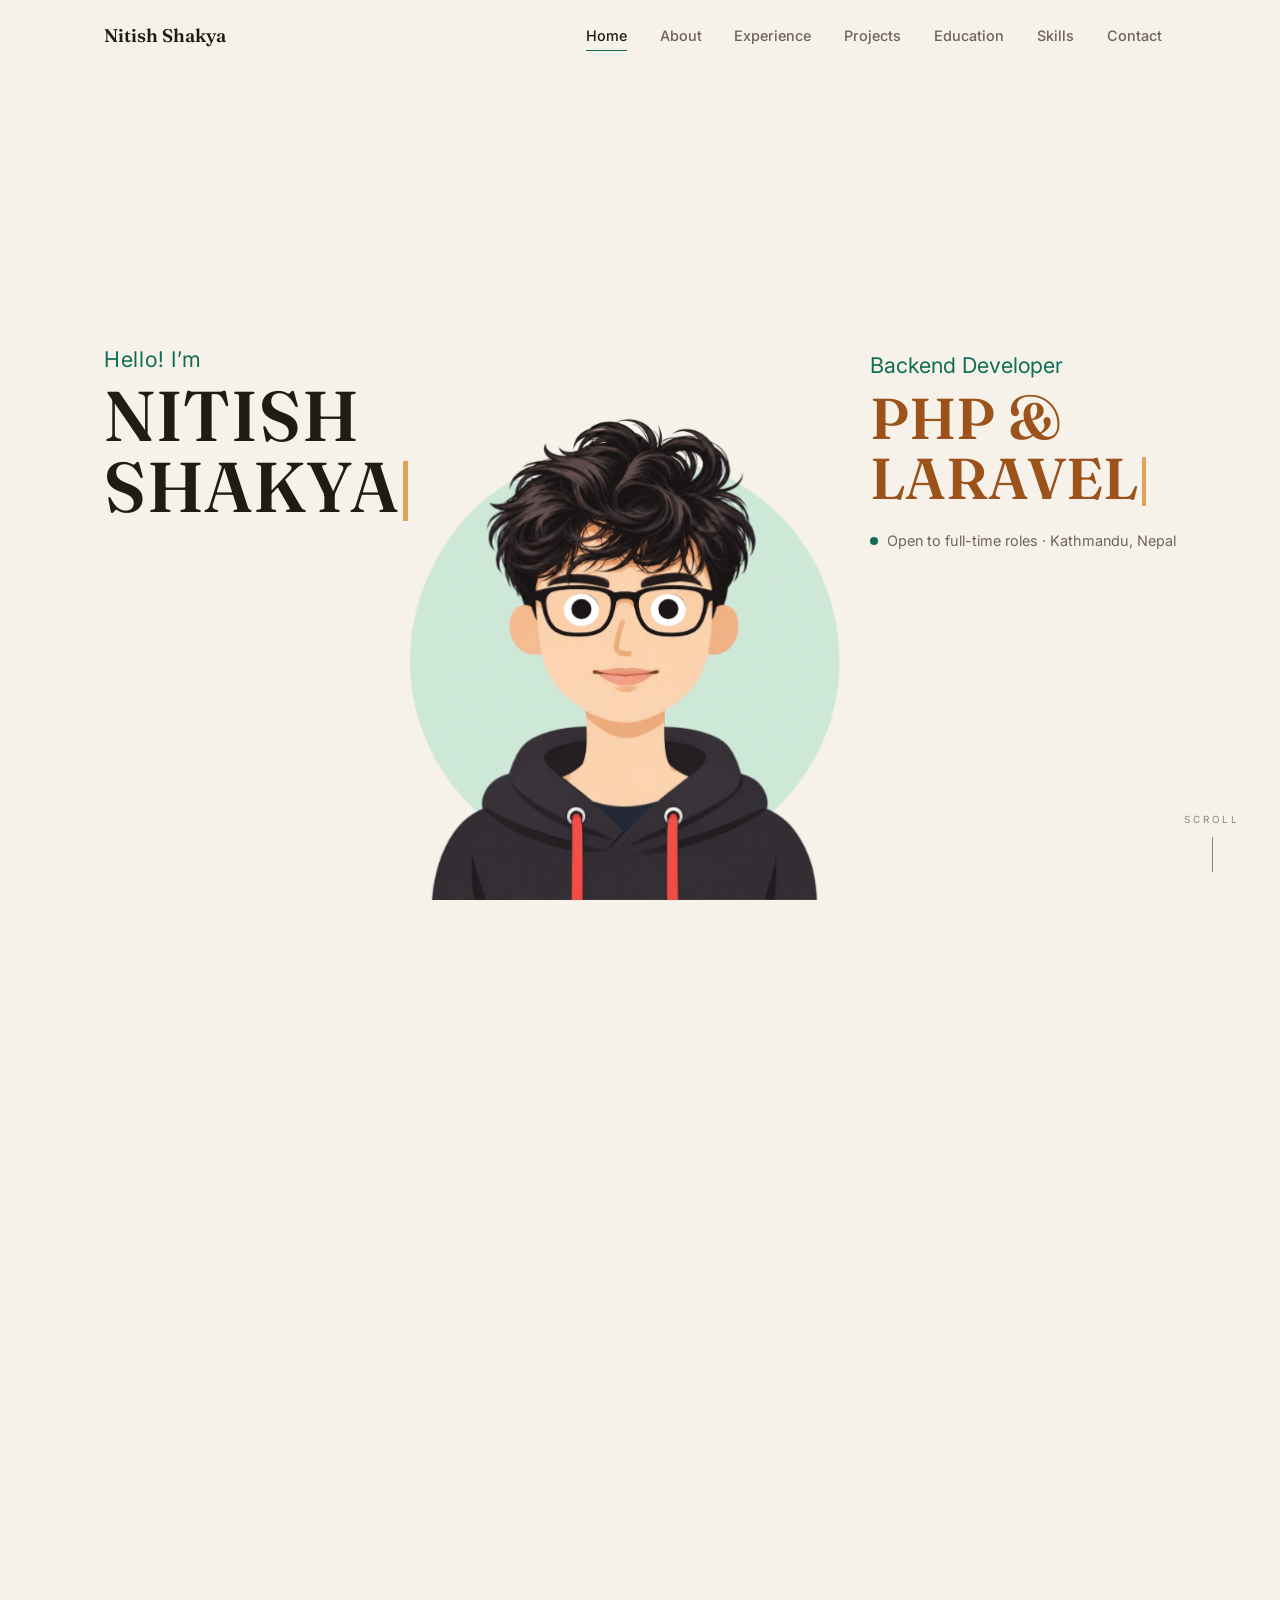
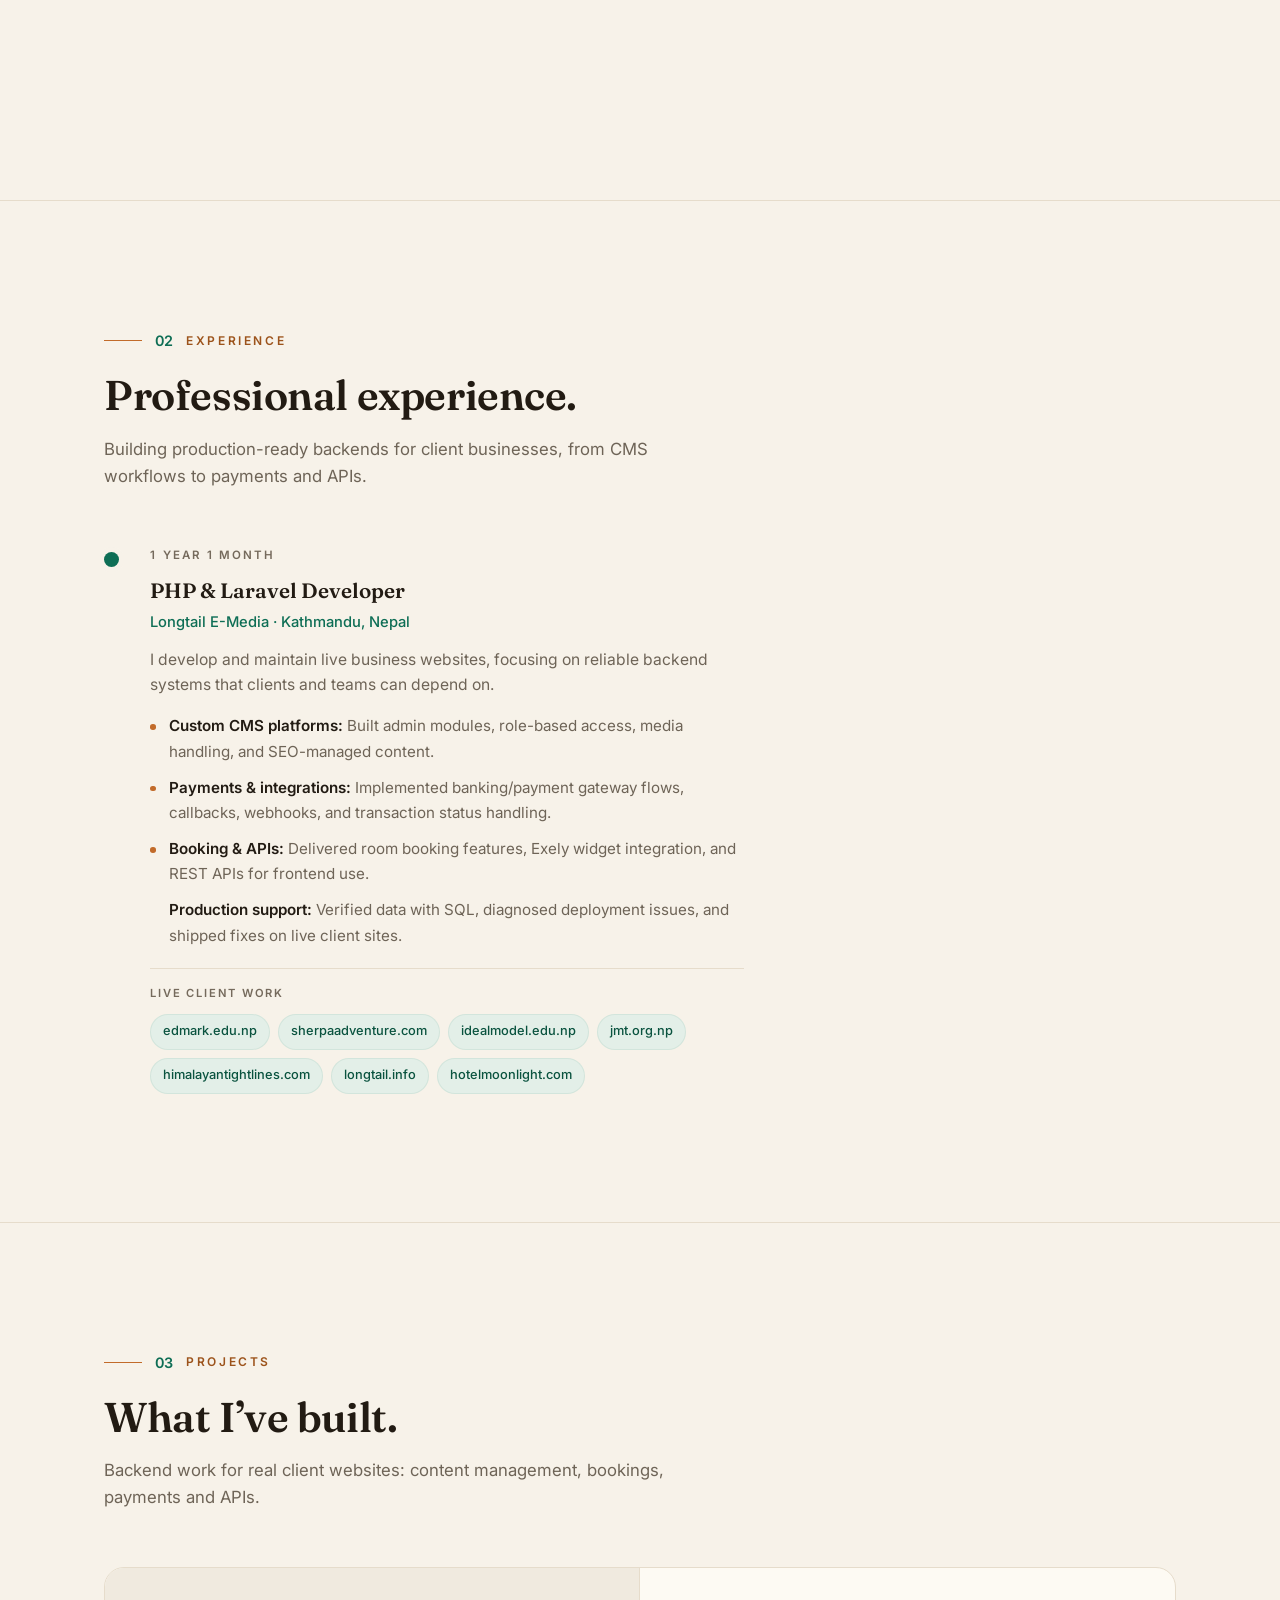
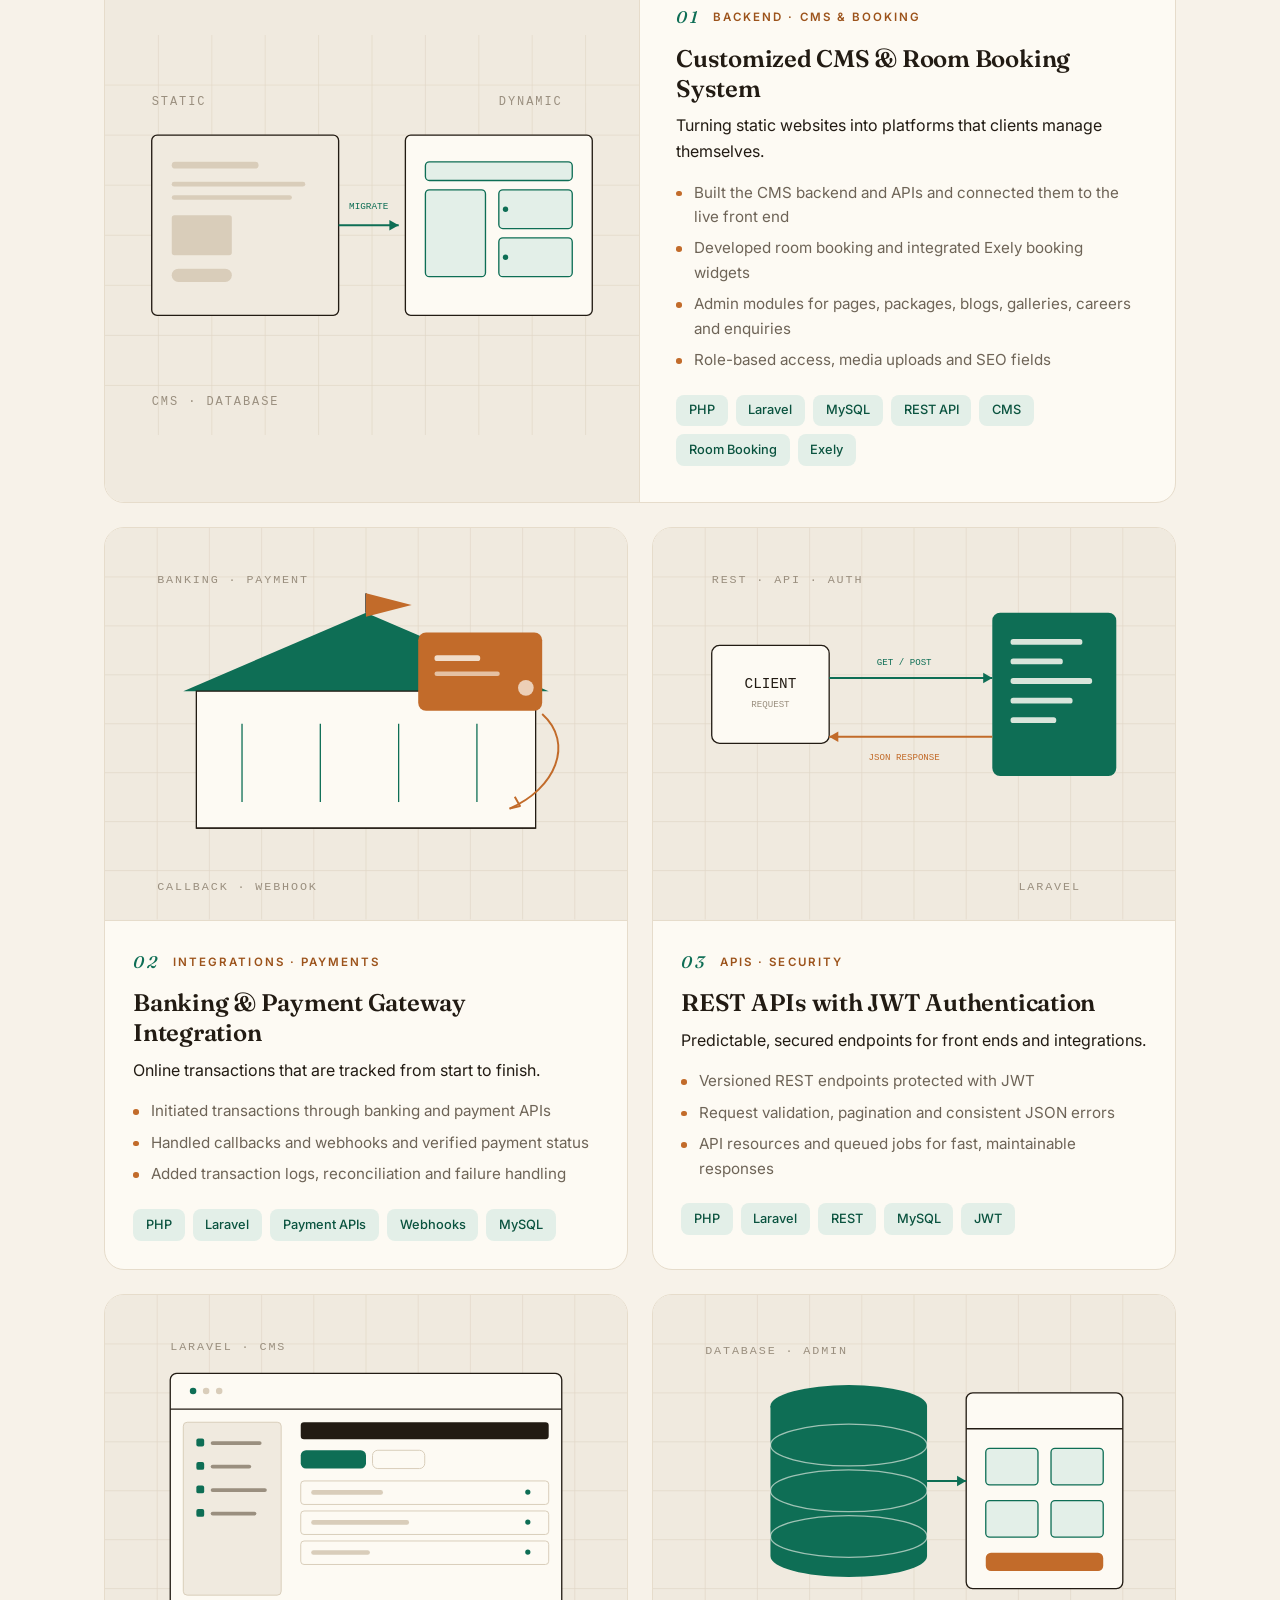
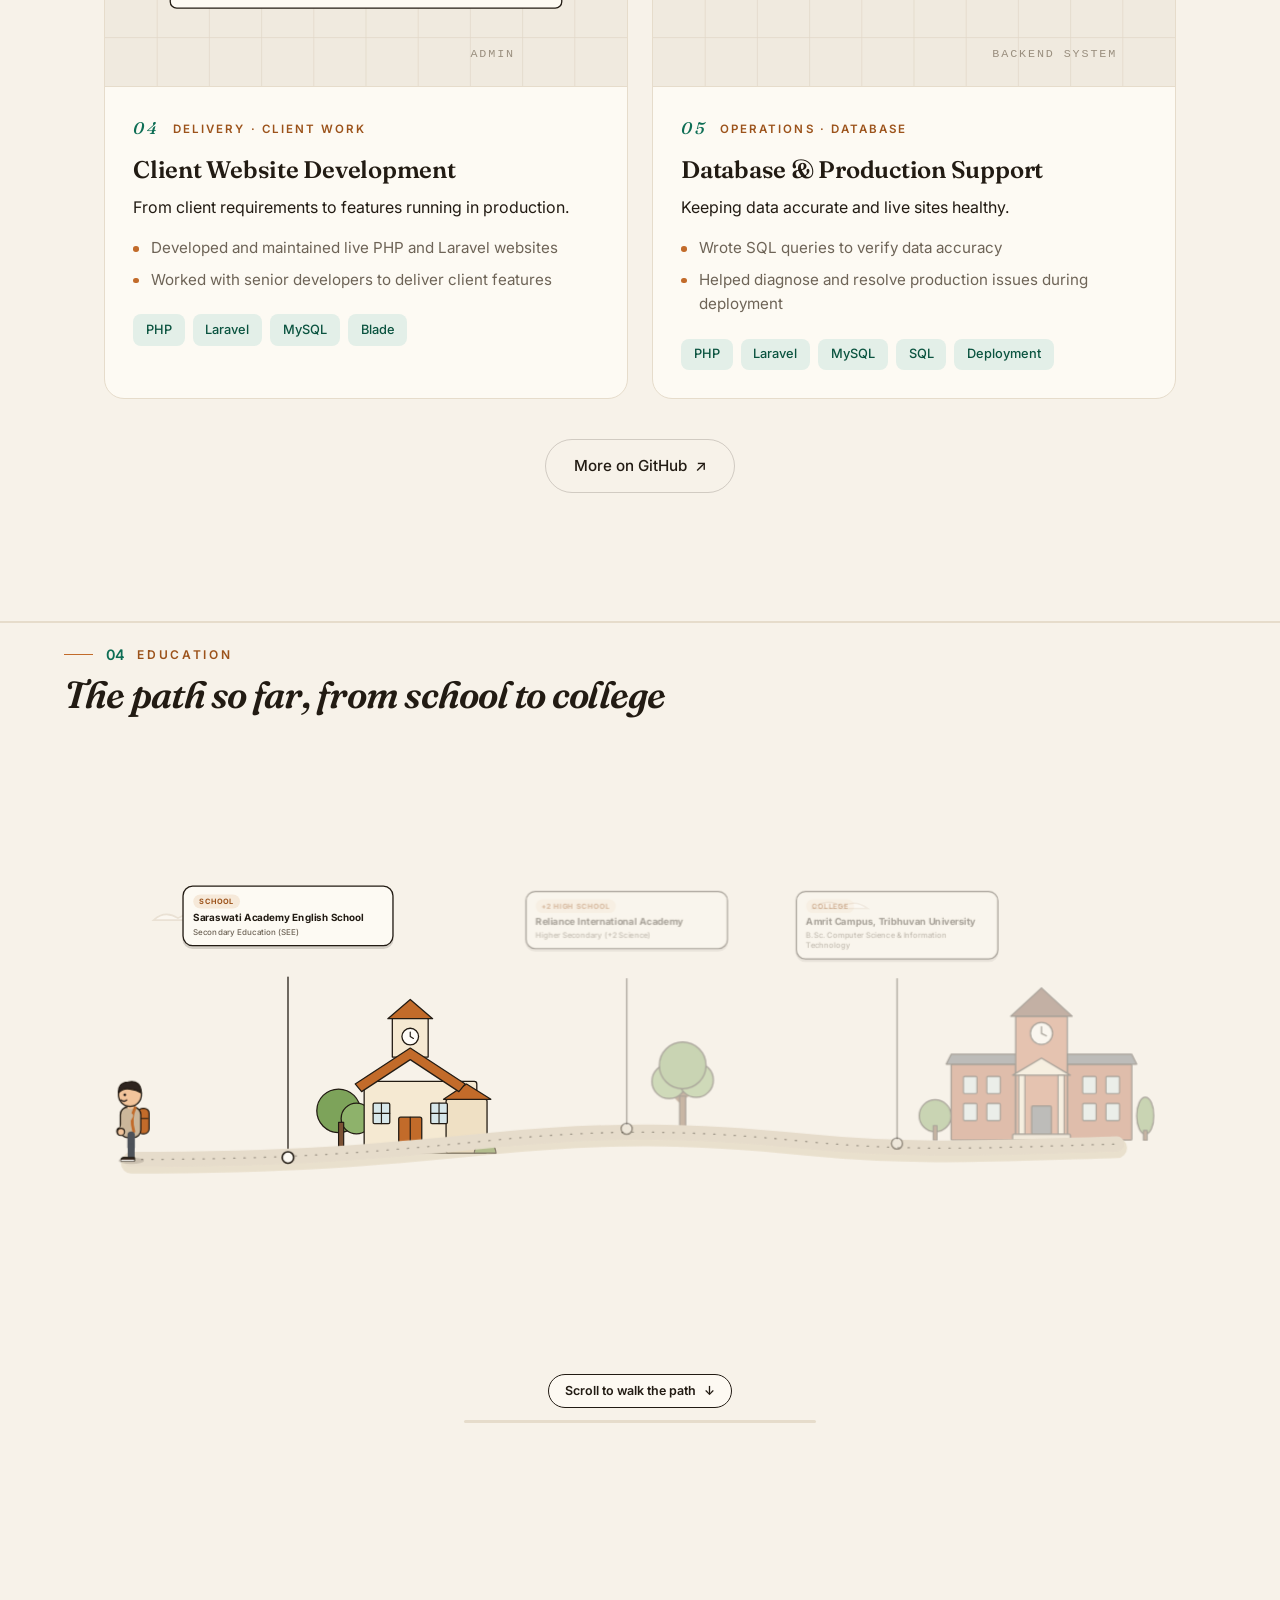
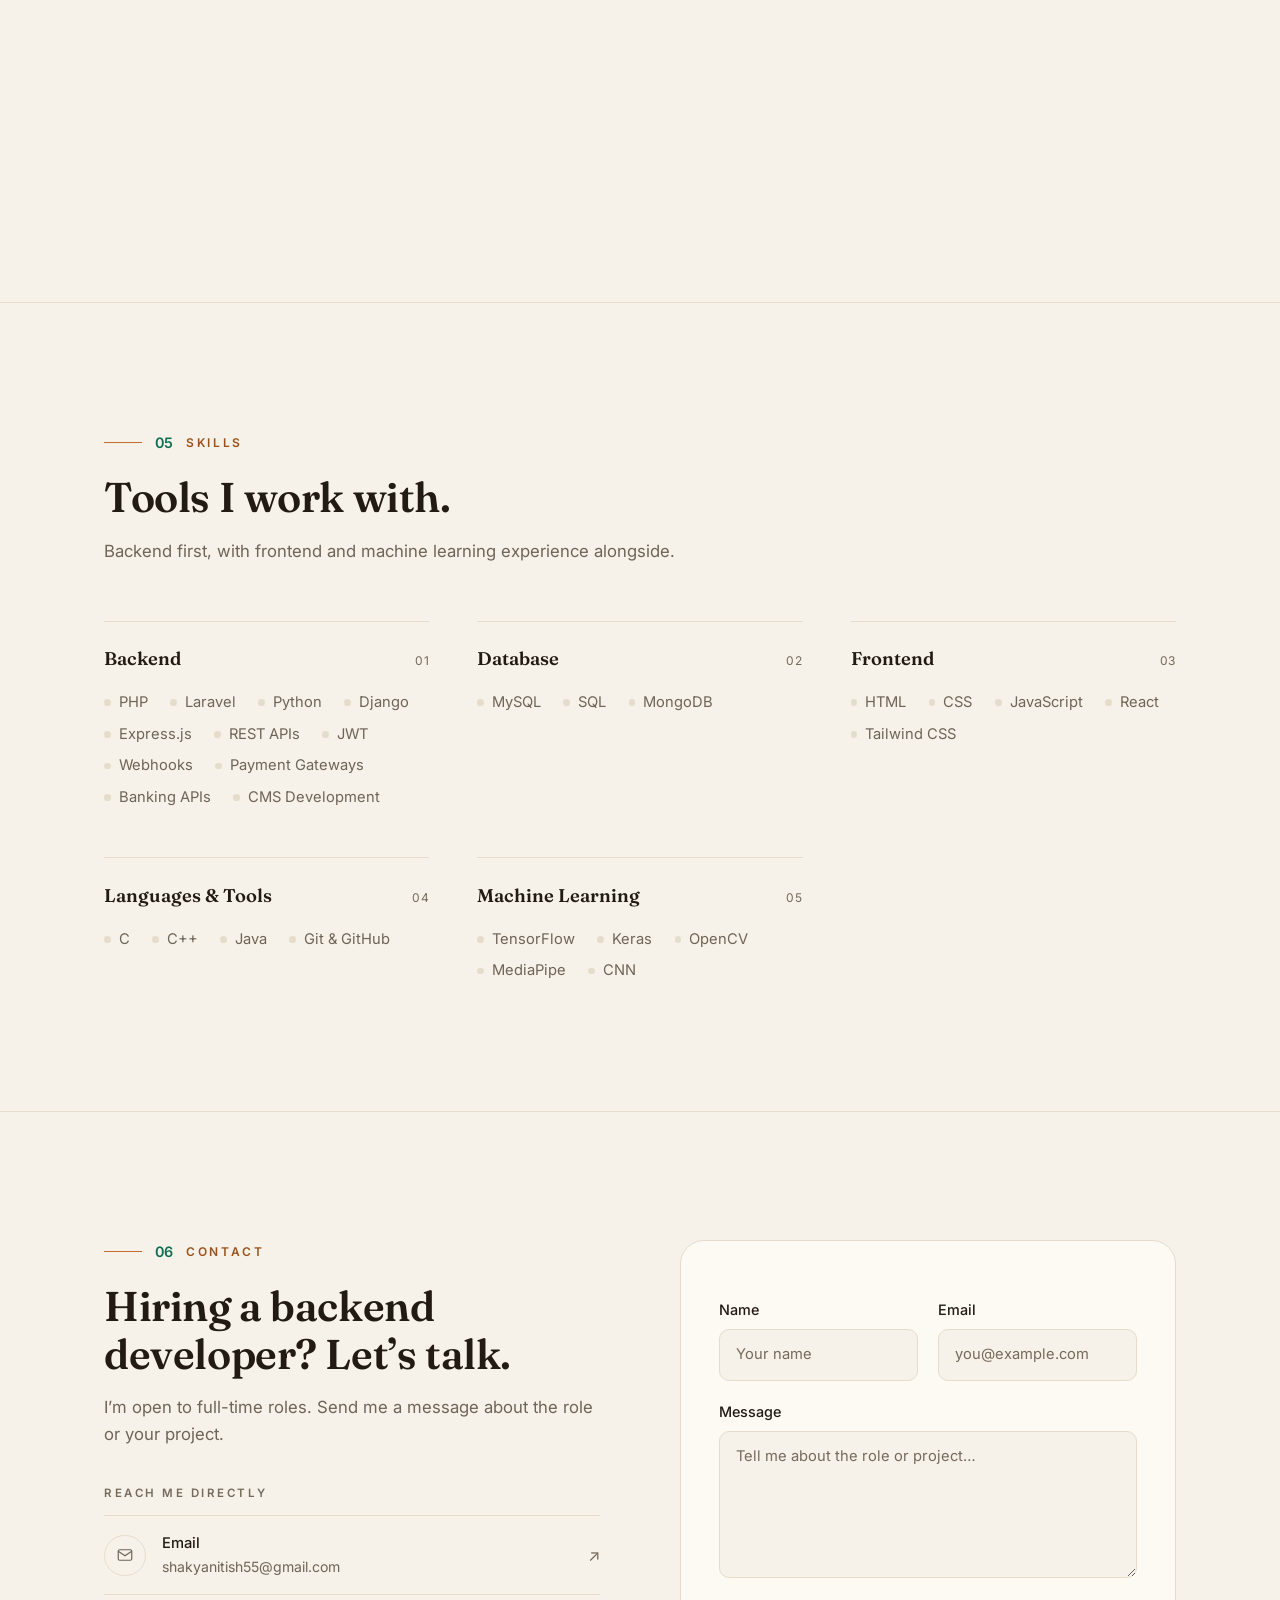
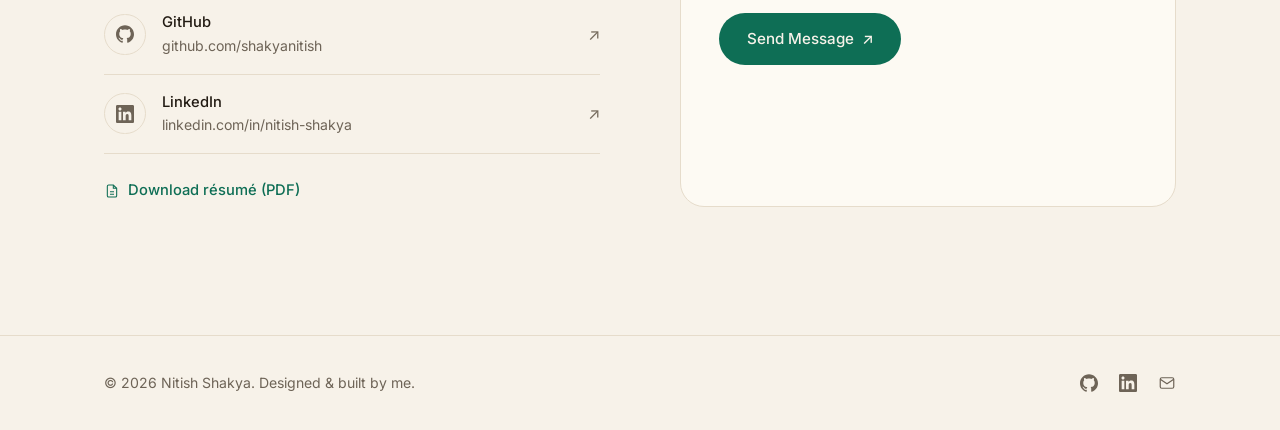
==== commit 73f73dbb: "feat: add education journey and reorder sections" ====
--- a/index.html
+++ b/index.html
@@ -180,10 +180,10 @@
       <ul class="nav-links">
         <li><a href="#home" class="is-active">Home</a></li>
         <li><a href="#about">About</a></li>
+        <li><a href="#experience">Experience</a></li>
         <li><a href="#projects">Projects</a></li>
-        <li><a href="#experience">Experience</a></li>
+        <li><a href="#education">Education</a></li>
         <li><a href="#skills">Skills</a></li>
-        <li><a href="#education">Education</a></li>
         <li><a href="#contact">Contact</a></li>
       </ul>
     </nav>
@@ -195,10 +195,10 @@
     <div class="container">
       <a href="#home"><span>Home</span></a>
       <a href="#about"><span>About</span></a>
+      <a href="#experience"><span>Experience</span></a>
       <a href="#projects"><span>Projects</span></a>
-      <a href="#experience"><span>Experience</span></a>
+      <a href="#education"><span>Education</span></a>
       <a href="#skills"><span>Skills</span></a>
-      <a href="#education"><span>Education</span></a>
       <a href="#contact"><span>Contact</span></a>
     </div>
   </nav>
@@ -276,11 +276,49 @@
     </section>
   </div>
 
+  <!-- ============ EXPERIENCE ============ -->
+  <section class="section" id="experience" aria-labelledby="experience-title">
+    <div class="container">
+      <div class="reveal">
+        <p class="eyebrow"><i>02</i><span>Experience</span></p>
+        <h2 class="section-title" id="experience-title">Professional experience.</h2>
+        <p class="section-intro">Building production-ready backends for client businesses, from CMS workflows to payments and APIs.</p>
+      </div>
+
+      <ul class="timeline">
+        <li class="reveal">
+          <p class="timeline-period" data-start="2025-10-27">Calculating...</p>
+          <h3 class="timeline-title">PHP &amp; Laravel Developer</h3>
+          <p class="timeline-role">Longtail E-Media · Kathmandu, Nepal</p>
+          <p class="timeline-desc">I develop and maintain live business websites, focusing on reliable backend systems that clients and teams can depend on.</p>
+          <ul class="timeline-points">
+            <li><strong>Custom CMS platforms:</strong> Built admin modules, role-based access, media handling, and SEO-managed content.</li>
+            <li><strong>Payments &amp; integrations:</strong> Implemented banking/payment gateway flows, callbacks, webhooks, and transaction status handling.</li>
+            <li><strong>Booking &amp; APIs:</strong> Delivered room booking features, Exely widget integration, and REST APIs for frontend use.</li>
+            <li><strong>Production support:</strong> Verified data with SQL, diagnosed deployment issues, and shipped fixes on live client sites.</li>
+          </ul>
+          <div class="timeline-meta">
+            <p class="timeline-meta-label">Live client work</p>
+            <ul class="site-links">
+              <li><a href="https://www.edmark.edu.np/" target="_blank" rel="noreferrer">edmark.edu.np</a></li>
+              <li><a href="https://www.sherpaadventure.com/" target="_blank" rel="noreferrer">sherpaadventure.com</a></li>
+              <li><a href="https://www.idealmodel.edu.np/" target="_blank" rel="noreferrer">idealmodel.edu.np</a></li>
+              <li><a href="https://www.jmt.org.np/" target="_blank" rel="noreferrer">jmt.org.np</a></li>
+              <li><a href="https://www.himalayantightlines.com/" target="_blank" rel="noreferrer">himalayantightlines.com</a></li>
+              <li><a href="https://www.longtail.info/" target="_blank" rel="noreferrer">longtail.info</a></li>
+              <li><a href="https://www.hotelmoonlight.com/" target="_blank" rel="noreferrer">hotelmoonlight.com</a></li>
+            </ul>
+          </div>
+        </li>
+      </ul>
+    </div>
+  </section>
+
   <!-- ============ PROJECTS ============ -->
   <section class="section" id="projects" aria-labelledby="projects-title">
     <div class="container">
       <div class="reveal">
-        <p class="eyebrow"><i>02</i><span>Projects</span></p>
+        <p class="eyebrow"><i>03</i><span>Projects</span></p>
         <h2 class="section-title" id="projects-title">What I&rsquo;ve built.</h2>
         <p class="section-intro">Backend work for real client websites: content management, bookings, payments and APIs.</p>
       </div>
@@ -438,38 +476,225 @@
     </div>
   </section>
 
-  <!-- ============ EXPERIENCE ============ -->
-  <section class="section" id="experience" aria-labelledby="experience-title">
-    <div class="container">
-      <div class="reveal">
-        <p class="eyebrow"><i>03</i><span>Experience</span></p>
-        <h2 class="section-title" id="experience-title">Professional experience.</h2>
-        <p class="section-intro">Shipping and supporting live client websites.</p>
+  <!-- ============ EDUCATION ============ -->
+  <section class="section education-section" id="education" aria-labelledby="education-title">
+    <div class="edu-scroll-track" id="edu-scroll-track">
+      <div class="edu-stage">
+        <header class="edu-stage-header">
+          <div class="edu-heading">
+            <p class="eyebrow"><i>04</i><span>Education</span></p>
+            <h2 class="edu-title" id="education-title">The path so far, from school to college</h2>
+          </div>
+        </header>
+
+        <div class="edu-canvas" id="edu-canvas">
+          <svg id="edu-journey-svg" viewBox="0 0 1800 540" role="img" aria-label="Scroll-driven journey from school through higher secondary to college, with a student walking along the path">
+            <defs>
+              <filter id="edu-badge-shadow" x="-15%" y="-15%" width="130%" height="140%">
+                <feDropShadow dx="0" dy="3" stdDeviation="2.5" flood-color="#221b13" flood-opacity=".12"/>
+              </filter>
+            </defs>
+
+            <g opacity="0.45" fill="none" stroke="#d9cdba" stroke-width="2.5" stroke-linecap="round">
+              <path class="edu-cloud edu-cloud-a" d="M120 96 Q138 80 158 93 Q175 82 192 96 Z" fill="#fffdf9"/>
+              <path class="edu-cloud edu-cloud-b" d="M1150 78 Q1172 60 1196 75 Q1216 63 1236 78 Z" fill="#fffdf9"/>
+            </g>
+
+            <g class="edu-milestone-group is-active" id="edu-ms-school" data-jump="0.16" role="button" tabindex="0" aria-label="Jump to school milestone">
+              <line x1="330" y1="185" x2="330" y2="467" class="edu-stroke" stroke-width="2.8"/>
+              <foreignObject x="165" y="42" width="330" height="145" class="edu-info-card-fo">
+                <div xmlns="http://www.w3.org/1999/xhtml" class="edu-info-card">
+                  <div class="edu-card-top">
+                    <span class="edu-stage-tag">School</span>
+                  </div>
+                  <div class="edu-inst-name">Saraswati Academy English School</div>
+                  <div class="edu-inst-meta">Secondary Education (SEE)</div>
+                </div>
+              </foreignObject>
+              <g transform="translate(385, 30)">
+                <circle cx="24" cy="364" r="34" fill="#7da35a" class="edu-stroke"/>
+                <circle cx="52" cy="376" r="24" fill="#8eb26b" class="edu-stroke"/>
+                <rect x="24" y="382" width="8" height="48" fill="#7c5234" class="edu-stroke-thin"/>
+                <rect x="64" y="318" width="176" height="112" rx="4" fill="#f5e9d2" class="edu-stroke"/>
+                <rect x="192" y="346" width="64" height="84" rx="3" fill="#efe0c4" class="edu-stroke"/>
+                <path d="M188 346 L224 322 L262 346 Z" fill="var(--amber)" class="edu-stroke"/>
+                <rect x="108" y="218" width="56" height="62" fill="#f5e9d2" class="edu-stroke"/>
+                <path d="M101 220 L136 190 L171 220 Z" fill="var(--amber)" class="edu-stroke"/>
+                <circle cx="136" cy="248" r="13" fill="#fffdf9" class="edu-stroke"/>
+                <path d="M136 248 V241 M136 248 L141 251" class="edu-stroke-thin"/>
+                <path d="M50 322 L136 266 L222 322 L212 334 L136 284 L60 334 Z" fill="var(--amber)" class="edu-stroke"/>
+                <rect x="118" y="374" width="36" height="56" rx="3" fill="var(--amber)" class="edu-stroke"/>
+                <line x1="136" y1="374" x2="136" y2="430" class="edu-stroke-thin"/>
+                <rect x="78" y="352" width="26" height="32" rx="2" fill="#d7e7ea" class="edu-stroke"/>
+                <line x1="91" y1="352" x2="91" y2="384" class="edu-stroke-thin"/>
+                <line x1="78" y1="368" x2="104" y2="368" class="edu-stroke-thin"/>
+                <rect x="168" y="352" width="26" height="32" rx="2" fill="#d7e7ea" class="edu-stroke"/>
+                <line x1="181" y1="352" x2="181" y2="384" class="edu-stroke-thin"/>
+                <line x1="168" y1="368" x2="194" y2="368" class="edu-stroke-thin"/>
+                <path d="M236 430 Q238 412 254 414 Q268 412 270 430 Z" fill="#7da35a" class="edu-stroke"/>
+              </g>
+            </g>
+
+            <g class="edu-milestone-group" id="edu-ms-plus2" data-jump="0.51" role="button" tabindex="0" aria-label="Jump to higher secondary milestone">
+              <line x1="895" y1="185" x2="895" y2="428" class="edu-stroke" stroke-width="2.8"/>
+              <foreignObject x="730" y="42" width="330" height="145" class="edu-info-card-fo">
+                <div xmlns="http://www.w3.org/1999/xhtml" class="edu-info-card">
+                  <div class="edu-card-top">
+                    <span class="edu-stage-tag">+2 High School</span>
+                  </div>
+                  <div class="edu-inst-name">Reliance International Academy</div>
+                  <div class="edu-inst-meta">Higher Secondary (+2 Science)</div>
+                </div>
+              </foreignObject>
+              <g transform="translate(940, 30)">
+                <path d="M46 404 V332 M46 356 L30 340 M46 348 L64 334" stroke="#7c5234" stroke-width="9" stroke-linecap="round"/>
+                <rect x="41" y="346" width="10" height="58" fill="#7c5234" class="edu-stroke-thin"/>
+                <circle cx="24" cy="322" r="28" fill="#8eb26b" class="edu-stroke"/>
+                <circle cx="68" cy="320" r="28" fill="#8eb26b" class="edu-stroke"/>
+                <circle cx="46" cy="296" r="38" fill="#7da35a" class="edu-stroke"/>
+                <path d="M28 404 Q32 394 36 404 M54 404 Q58 395 62 404" fill="none" class="edu-stroke-thin"/>
+              </g>
+            </g>
+
+            <g class="edu-milestone-group" id="edu-ms-college" data-jump="1" role="button" tabindex="0" aria-label="Jump to college milestone">
+              <line x1="1335" y1="185" x2="1335" y2="448" class="edu-stroke" stroke-width="2.8"/>
+              <foreignObject x="1170" y="42" width="330" height="145" class="edu-info-card-fo">
+                <div xmlns="http://www.w3.org/1999/xhtml" class="edu-info-card">
+                  <div class="edu-card-top">
+                    <span class="edu-stage-tag">College</span>
+                  </div>
+                  <div class="edu-inst-name">Amrit Campus, Tribhuvan University</div>
+                  <div class="edu-inst-meta">B.Sc. Computer Science &amp; Information Technology</div>
+                </div>
+              </foreignObject>
+              <g transform="translate(1375, 30)">
+                <circle cx="22" cy="378" r="26" fill="#7da35a" class="edu-stroke"/>
+                <rect x="19" y="394" width="6" height="24" fill="#7c5234" class="edu-stroke-thin"/>
+                <rect x="48" y="294" width="105" height="124" rx="2" fill="#b86646" class="edu-stroke"/>
+                <rect x="237" y="294" width="105" height="124" rx="2" fill="#b86646" class="edu-stroke"/>
+                <path d="M40 294 H350 L342 278 H48 Z" fill="#5d646b" class="edu-stroke"/>
+                <rect x="153" y="216" width="84" height="202" fill="#c77554" class="edu-stroke"/>
+                <path d="M145 216 L195 170 L245 216 Z" fill="#6d4334" class="edu-stroke"/>
+                <circle cx="195" cy="244" r="18" fill="#fffdf9" class="edu-stroke"/>
+                <path d="M195 244 V233 M195 244 L203 248" class="edu-stroke" stroke-width="2.2"/>
+                <path d="M148 312 L195 284 L242 312 Z" fill="#f5e9d2" class="edu-stroke"/>
+                <rect x="158" y="312" width="10" height="96" fill="#f5e9d2" class="edu-stroke-thin"/>
+                <rect x="222" y="312" width="10" height="96" fill="#f5e9d2" class="edu-stroke-thin"/>
+                <rect x="179" y="362" width="32" height="46" rx="2" fill="#5d646b" class="edu-stroke"/>
+                <rect x="148" y="408" width="94" height="10" rx="2" fill="#e6dac3" class="edu-stroke"/>
+                <g fill="#d7e7ea" class="edu-stroke-thin">
+                  <rect x="68" y="314" width="22" height="28" rx="2"/>
+                  <rect x="106" y="314" width="22" height="28" rx="2"/>
+                  <rect x="68" y="358" width="22" height="28" rx="2"/>
+                  <rect x="106" y="358" width="22" height="28" rx="2"/>
+                  <rect x="262" y="314" width="22" height="28" rx="2"/>
+                  <rect x="300" y="314" width="22" height="28" rx="2"/>
+                  <rect x="262" y="358" width="22" height="28" rx="2"/>
+                  <rect x="300" y="358" width="22" height="28" rx="2"/>
+                </g>
+                <ellipse cx="364" cy="378" rx="14" ry="30" fill="#7da35a" class="edu-stroke"/>
+                <rect x="361" y="402" width="6" height="16" fill="#7c5234" class="edu-stroke-thin"/>
+              </g>
+            </g>
+
+            <g id="edu-road-system" transform="translate(0, 30)">
+              <path d="M 85 446 C 340 446, 470 434, 650 416 C 830 398, 960 400, 1140 418 C 1320 436, 1460 426, 1625 422" fill="none" stroke="#dfd1b7" stroke-width="32" stroke-linecap="round" opacity="0.55"/>
+              <path id="edu-journey-path" d="M 85 440 C 340 440, 470 428, 650 410 C 830 392, 960 394, 1140 412 C 1320 430, 1460 420, 1625 416" fill="none" stroke="#e6dccb" stroke-width="24" stroke-linecap="round"/>
+              <path d="M 85 440 C 340 440, 470 428, 650 410 C 830 392, 960 394, 1140 412 C 1320 430, 1460 420, 1625 416" fill="none" stroke="#221b13" stroke-width="2" stroke-dasharray="2 14" stroke-linecap="round" opacity="0.35"/>
+              <path id="edu-progress-path" d="M 85 440 C 340 440, 470 428, 650 410 C 830 392, 960 394, 1140 412 C 1320 430, 1460 420, 1625 416" fill="none" stroke="var(--amber)" stroke-width="24" stroke-linecap="round"/>
+              <path id="edu-progress-sheen" d="M 85 435 C 340 435, 470 423, 650 405 C 830 387, 960 389, 1140 407 C 1320 425, 1460 415, 1625 411" fill="none" stroke="#e0a05e" stroke-width="4" stroke-linecap="round" opacity="0.75"/>
+              <g id="edu-node-school" class="edu-milestone-group is-active">
+                <circle cx="330" cy="437" r="14" class="edu-node-ring"/>
+                <circle cx="330" cy="437" r="9" class="edu-node-dot"/>
+              </g>
+              <g id="edu-node-plus2" class="edu-milestone-group">
+                <circle cx="895" cy="398" r="14" class="edu-node-ring"/>
+                <circle cx="895" cy="398" r="9" class="edu-node-dot"/>
+              </g>
+              <g id="edu-node-college" class="edu-milestone-group">
+                <circle cx="1335" cy="422" r="14" class="edu-node-ring"/>
+                <circle cx="1335" cy="422" r="9" class="edu-node-dot"/>
+              </g>
+            </g>
+
+            <g id="edu-celebration-layer" class="edu-celebration-layer" transform="translate(0, 30)">
+              <g class="edu-grad-cap edu-cap-1" transform="translate(1500, 165)">
+                <path d="M-28 0 L0 -12 L28 0 L0 12 Z" fill="#36393f" class="edu-stroke"/>
+                <path d="M-15 6 V16 Q0 23 15 16 V6" fill="#36393f" class="edu-stroke"/>
+                <path d="M0 0 L20 10 V22" fill="none" stroke="#e5a93b" stroke-width="2.5" stroke-linecap="round"/>
+              </g>
+              <g class="edu-grad-cap edu-cap-2" transform="translate(1635, 155)">
+                <path d="M-30 0 L0 -13 L30 0 L0 13 Z" fill="#36393f" class="edu-stroke"/>
+                <path d="M-16 6 V17 Q0 24 16 17 V6" fill="#36393f" class="edu-stroke"/>
+                <path d="M0 0 L-20 11 V23" fill="none" stroke="#e5a93b" stroke-width="2.5" stroke-linecap="round"/>
+              </g>
+              <g class="edu-grad-cap edu-cap-3" transform="translate(1570, 130)">
+                <path d="M-24 0 L0 -10 L24 0 L0 10 Z" fill="#36393f" class="edu-stroke"/>
+                <path d="M-13 5 V14 Q0 20 13 14 V6" fill="#36393f" class="edu-stroke"/>
+                <path d="M0 0 L16 8 V18" fill="none" stroke="#e5a93b" stroke-width="2.2" stroke-linecap="round"/>
+              </g>
+              <g transform="translate(1575, 290)">
+                <rect class="edu-confetti" x="0" y="0" width="9" height="9" rx="2" fill="#c26b2a" style="--tx:-75px; --ty:-95px; --rot:210deg; --delay:0.05s"/>
+                <circle class="edu-confetti" cx="0" cy="0" r="5" fill="#7a9e59" style="--tx:-45px; --ty:-125px; --rot:140deg; --delay:0.1s"/>
+                <rect class="edu-confetti" x="0" y="0" width="10" height="6" rx="2" fill="#e5a93b" style="--tx:15px; --ty:-135px; --rot:-190deg; --delay:0.08s"/>
+                <circle class="edu-confetti" cx="0" cy="0" r="4.5" fill="#c26b2a" style="--tx:65px; --ty:-110px; --rot:260deg; --delay:0.12s"/>
+                <rect class="edu-confetti" x="0" y="0" width="8" height="8" rx="2" fill="#5d646b" style="--tx:90px; --ty:-75px; --rot:-150deg; --delay:0.15s"/>
+                <rect class="edu-confetti" x="0" y="0" width="9" height="5" rx="2" fill="#7a9e59" style="--tx:-95px; --ty:-55px; --rot:170deg; --delay:0.18s"/>
+                <circle class="edu-confetti" cx="0" cy="0" r="5" fill="#e5a93b" style="--tx:42px; --ty:-80px; --rot:120deg; --delay:0.2s"/>
+              </g>
+            </g>
+
+            <g id="edu-student-anchor" transform="translate(85, 470)">
+              <g id="edu-student-rig" class="edu-student-rig is-idle">
+                <ellipse cx="0" cy="2" rx="20" ry="5" fill="#3b2a20" opacity="0.16"/>
+                <g class="edu-body-bob">
+                  <g class="edu-arm-back">
+                    <path d="M 4 -68 L 16 -46" stroke="#a69177" stroke-width="9" stroke-linecap="round"/>
+                    <circle cx="17" cy="-44" r="5.5" fill="#ebb98f" class="edu-stroke-thin"/>
+                  </g>
+                  <g class="edu-leg-back-hip">
+                    <path d="M 0 -38 L 0 -19" stroke="#3c4045" stroke-width="11" stroke-linecap="round"/>
+                    <g class="edu-leg-back-knee">
+                      <path d="M 0 -19 L 0 -3" stroke="#3c4045" stroke-width="10" stroke-linecap="round"/>
+                      <path d="M -5 -3 H 11 Q 15 -3 15 2 H -5 Z" fill="#2b2623" class="edu-stroke-thin"/>
+                    </g>
+                  </g>
+                  <g class="edu-backpack-sway">
+                    <rect x="-28" y="-80" width="18" height="40" rx="8" fill="var(--amber)" class="edu-stroke"/>
+                    <path d="M -26 -64 H -12" class="edu-stroke-thin"/>
+                  </g>
+                  <rect x="-15" y="-82" width="32" height="48" rx="12" fill="#cbb79b" class="edu-stroke"/>
+                  <path d="M -6 -81 Q 2 -64 -4 -44" fill="none" stroke="var(--amber)" stroke-width="4.5" stroke-linecap="round"/>
+                  <g class="edu-leg-front-hip">
+                    <path d="M 0 -38 L 0 -19" stroke="#4d5259" stroke-width="11.5" stroke-linecap="round"/>
+                    <g class="edu-leg-front-knee">
+                      <path d="M 0 -19 L 0 -3" stroke="#4d5259" stroke-width="10.5" stroke-linecap="round"/>
+                      <path d="M -5 -3 H 12 Q 16 -3 16 2 H -5 Z" fill="#3b2a20" class="edu-stroke-thin"/>
+                      <line x1="-4" y1="1.5" x2="15" y2="1.5" stroke="#fffdf9" stroke-width="2" stroke-linecap="round"/>
+                    </g>
+                  </g>
+                  <g class="edu-head-nod">
+                    <rect x="-4" y="-88" width="10" height="9" rx="3" fill="#f2c49b"/>
+                    <circle cx="2" cy="-101" r="18" fill="#f2c49b" class="edu-stroke"/>
+                    <path d="M -16 -104 Q -15 -125 5 -121 Q 21 -120 20 -104 Q 13 -112 2 -110 Q -8 -109 -16 -104 Z" fill="#2e241f" class="edu-stroke-thin"/>
+                    <circle cx="10" cy="-101" r="2.2" fill="#2e241f"/>
+                    <path d="M 7 -93 Q 11 -89 16 -93" fill="none" stroke="#2e241f" stroke-width="2" stroke-linecap="round"/>
+                  </g>
+                  <g class="edu-arm-front">
+                    <path d="M 2 -68 L 15 -45" stroke="#cbb79b" stroke-width="9.5" stroke-linecap="round"/>
+                    <circle cx="16" cy="-43" r="5.5" fill="#f2c49b" class="edu-stroke-thin"/>
+                  </g>
+                </g>
+              </g>
+            </g>
+          </svg>
+        </div>
+
+        <footer class="edu-stage-footer">
+          <p class="edu-scroll-cue" id="edu-scroll-cue">Scroll to walk the path <span aria-hidden="true">&darr;</span></p>
+          <div class="edu-progress-track" aria-hidden="true"><span class="edu-progress-fill" id="edu-progress-fill"></span></div>
+        </footer>
       </div>
-
-      <ul class="timeline">
-        <li class="reveal">
-          <p class="timeline-period" data-start="2025-10-27">Calculating...</p>
-          <h3 class="timeline-title">PHP &amp; Laravel Developer</h3>
-          <p class="timeline-role">Longtail E-Media · Kathmandu, Nepal</p>
-          <ul class="timeline-points">
-            <li>Build custom PHP and Laravel CMS platforms that let clients manage their own content.</li>
-            <li>Integrate banking APIs and payment gateways, from payment flow to transaction status.</li>
-            <li>Turn client requirements into delivered features alongside senior developers.</li>
-            <li>Verify data with SQL and help resolve production issues during deployment.</li>
-            <li>Developed and maintained live client websites in PHP and Laravel:
-            <ul class="site-links">
-              <li><a href="https://www.edmark.edu.np/" target="_blank" rel="noreferrer">edmark.edu.np</a></li>
-              <li><a href="https://www.sherpaadventure.com/" target="_blank" rel="noreferrer">sherpaadventure.com</a></li>
-              <li><a href="https://www.idealmodel.edu.np/" target="_blank" rel="noreferrer">idealmodel.edu.np</a></li>
-              <li><a href="https://www.jmt.org.np/" target="_blank" rel="noreferrer">jmt.org.np</a></li>
-              <li><a href="https://www.himalayantightlines.com/" target="_blank" rel="noreferrer">himalayantightlines.com</a></li>
-              <li><a href="https://www.longtail.info/" target="_blank" rel="noreferrer">longtail.info</a></li>
-              <li><a href="https://www.hotelmoonlight.com/" target="_blank" rel="noreferrer">hotelmoonlight.com</a></li>
-            </ul></li>
-          </ul>
-        </li>
-      </ul> 
     </div>
   </section>
 
@@ -477,7 +702,7 @@
   <section class="section" id="skills" aria-labelledby="skills-title">
     <div class="container">
       <div class="reveal">
-        <p class="eyebrow"><i>04</i><span>Skills</span></p>
+        <p class="eyebrow"><i>05</i><span>Skills</span></p>
         <h2 class="section-title" id="skills-title">Tools I work with.</h2>
         <p class="section-intro">Backend first, with frontend and machine learning experience alongside.</p>
       </div>
@@ -497,26 +722,6 @@
         <li class="skill-group reveal" data-delay="120"><div class="skill-group-head"><h3>Machine Learning</h3><span class="num">05</span></div><ul class="skill-items">
           <li><i aria-hidden="true"></i>TensorFlow</li><li><i aria-hidden="true"></i>Keras</li><li><i aria-hidden="true"></i>OpenCV</li><li><i aria-hidden="true"></i>MediaPipe</li><li><i aria-hidden="true"></i>CNN</li>
         </ul></li>
-      </ul>
-    </div>
-  </section>
-
-  <!-- ============ EDUCATION ============ -->
-  <section class="section" id="education" aria-labelledby="education-title">
-    <div class="container">
-      <div class="reveal">
-        <p class="eyebrow"><i>05</i><span>Education</span></p>
-        <h2 class="section-title" id="education-title">Education.</h2>
-        <p class="section-intro">The computer science foundation behind the work.</p>
-      </div>
-
-      <ul class="timeline">
-        <li class="reveal" data-delay="80">
-          <p class="timeline-period">B.Sc. CSIT · Completed</p>
-          <h3 class="timeline-title">Bachelor of Science in CSIT</h3>
-          <p class="timeline-role">Amrit Campus, Tribhuvan University</p>
-          <p class="timeline-desc">Completed the 8th-semester B.Sc. CSIT program, building strong foundations in programming, data structures, database systems and machine learning through coursework and collaborative projects.</p>
-        </li>
       </ul>
     </div>
   </section>
--- a/styles.css
+++ b/styles.css
@@ -175,11 +175,10 @@
 
 .svg-defs{display:none}
 
-.scroll-hint{position:absolute;bottom:1.75rem;left:50%;transform:translateX(-50%);display:none;flex-direction:column;align-items:center;gap:.55rem;color:var(--faint);font-size:.62rem;letter-spacing:.28em;text-transform:uppercase}
+.scroll-hint{position:absolute;bottom:1.75rem;left:50%;transform:translateX(-50%);display:flex;flex-direction:column;align-items:center;gap:.55rem;color:var(--faint);font-size:.62rem;letter-spacing:.28em;text-transform:uppercase}
 .scroll-hint i{width:1px;height:2.2rem;background:var(--faint);position:relative;overflow:hidden}
 .scroll-hint i::after{content:"";position:absolute;inset:0;background:var(--emerald);transform:translateY(-100%);animation:scrollDot 2.2s var(--ease) infinite}
 @keyframes scrollDot{0%{transform:translateY(-100%)}55%,100%{transform:translateY(100%)}}
-@media(min-width:768px){.scroll-hint{display:flex}}
 
 /* ------------------------------------------------------------------ */
 /*  Skills                                                              */
@@ -227,6 +226,12 @@
 /* ------------------------------------------------------------------ */
 /*  Experience                                                          */
 /* ------------------------------------------------------------------ */
+.education-grid{display:grid;grid-template-columns:1fr;gap:3rem;align-items:center}
+@media(min-width:1024px){
+  .education-grid{grid-template-columns:minmax(0,1fr) minmax(0,28rem);gap:4rem}
+}
+.education-visual{display:flex;justify-content:center}
+.education-art{width:100%;max-width:30rem;height:auto;display:block}
 .timeline{margin-top:3.5rem;max-width:40rem}
 .timeline li{position:relative;padding-left:2.9rem;padding-bottom:3.4rem}
 .timeline li:last-child{padding-bottom:0}
@@ -242,6 +247,33 @@
 .highlights ul{margin-top:1.2rem;display:grid;gap:.85rem}
 .highlights li{display:flex;gap:.85rem;color:var(--muted);font-size:.98rem}
 .highlights li::before{content:"";flex:none;width:.45rem;height:.45rem;border-radius:50%;background:var(--amber);margin-top:.55rem}
+
+/* Experience/Education SVG animations */
+.ed-float{transform-origin:260px 260px;animation:sceneFloat 8s ease-in-out -1.5s infinite}
+.ed-shadow{transform-origin:center;animation:shadowPulse 8s ease-in-out -1.5s infinite}
+.ed-orbit{transform-origin:260px 250px;animation:orbitSpin 30s linear infinite reverse}
+.ed-cap-group{transform-origin:260px 175px;animation:capBob 6s ease-in-out infinite}
+.ed-tassel{transform-origin:260px 175px;animation:tasselSwing 3.5s ease-in-out infinite}
+.ed-book{transform-origin:260px 350px;animation:bookFloat 7s ease-in-out -1s infinite}
+.ed-page{stroke-dasharray:100;stroke-dashoffset:100;animation:codeDraw 6s ease-in-out infinite}
+.ed-page.p2{animation-delay:.4s}.ed-page.p3{animation-delay:.8s}.ed-page.p4{animation-delay:1.2s}
+.ed-badge{animation:badgeFloat 5.5s ease-in-out -.5s infinite;transform-origin:405px 320px}
+.ed-bar{transform-box:fill-box;transform-origin:bottom;animation:barGrow 3.6s ease-in-out infinite}
+.ed-bar.b2{animation-delay:.25s}.ed-bar.b3{animation-delay:.5s}
+.ed-star{transform-box:fill-box;transform-origin:center;animation:starTwinkle 3s ease-in-out infinite}
+.ed-star.s2{animation-delay:1.2s}
+
+@keyframes sceneFloat{0%,100%{transform:translateY(0)}50%{transform:translateY(-8px)}}
+@keyframes shadowPulse{0%,100%{transform:scaleX(1);opacity:.07}50%{transform:scaleX(.88);opacity:.04}}
+@keyframes orbitSpin{from{transform:rotate(0deg)}to{transform:rotate(360deg)}}
+@keyframes codeDraw{0%,15%{stroke-dashoffset:160;opacity:.2}35%,75%{stroke-dashoffset:0;opacity:1}90%,100%{stroke-dashoffset:0;opacity:.35}}
+@keyframes capBob{0%,100%{transform:translateY(0) rotate(0deg)}50%{transform:translateY(-6px) rotate(-1deg)}}
+@keyframes tasselSwing{0%,100%{transform:rotate(0deg)}25%{transform:rotate(4deg)}75%{transform:rotate(-3deg)}}
+@keyframes bookFloat{0%,100%{transform:translateY(0)}50%{transform:translateY(-4px)}}
+@keyframes badgeFloat{0%,100%{transform:translateY(0)}50%{transform:translateY(-5px)}}
+@keyframes barGrow{0%,100%{transform:scaleY(1)}50%{transform:scaleY(.72)}}
+@keyframes starTwinkle{0%,100%{opacity:.45;transform:scale(.9) rotate(0deg)}50%{opacity:1;transform:scale(1.1) rotate(12deg)}}
+
 
 /* ------------------------------------------------------------------ */
 /*  Contact                                                             */
@@ -300,17 +332,117 @@
   .scroll-hint i::after{display:none}
 }
 
-/* Experience bullets */
-.timeline-points{margin-top:.9rem;display:grid;gap:.6rem}
-.timeline .timeline-points li{padding:0 0 0 1.1rem;display:block;color:var(--muted);font-size:.98rem}
-.timeline .timeline-points li::before{content:"";position:absolute;left:0;top:.7em;bottom:auto;width:.35rem;height:.35rem;border-radius:50%;background:var(--amber)}
+/* Experience/Education details */
+.timeline-points{margin-top:1rem;display:grid;gap:.7rem}
+.timeline .timeline-points li{padding:0 0 0 1.15rem;display:block;color:var(--muted);font-size:.95rem;line-height:1.65}
+.timeline .timeline-points li::before{content:"";position:absolute;left:0;top:.72em;bottom:auto;width:.35rem;height:.35rem;border-radius:50%;background:var(--amber)}
 .timeline .timeline-points li::after{display:none}
-.timeline-points a{color:var(--emerald);text-decoration:underline;text-underline-offset:2px}
-.timeline .timeline-points .site-links{display:flex;flex-wrap:wrap;gap:.5rem;margin-top:.7rem}
-.timeline .timeline-points .site-links li{padding:0;display:block}
-.timeline .timeline-points .site-links li::before{display:none}
-.timeline-points .site-links a{display:inline-block;text-decoration:none;font-size:.82rem;font-weight:500;padding:.3rem .75rem;border-radius:8px;background:var(--emerald-soft);color:var(--emerald-deep)}
-.timeline-points .site-links a:hover{background:var(--emerald);color:var(--paper)}
+.timeline-points strong{color:var(--ink);font-weight:600}
+.timeline-meta{margin-top:1.25rem;padding-top:1rem;border-top:1px solid var(--line)}
+.timeline-meta-label{font-size:.7rem;font-weight:600;letter-spacing:.16em;text-transform:uppercase;color:var(--faint);margin-bottom:.7rem}
+.timeline .site-links{display:flex;flex-wrap:wrap;gap:.5rem}
+.timeline .site-links li{padding:0;display:block}
+.timeline .site-links li::before,.timeline .site-links li::after{display:none}
+.timeline .site-links a{display:inline-block;text-decoration:none;font-size:.8rem;font-weight:500;padding:.42rem .75rem;border-radius:999px;background:var(--emerald-soft);color:var(--emerald-deep);border:1px solid rgba(14,110,85,.08);transition:background .2s,color .2s,border-color .2s,transform .2s}
+.timeline .site-links a:hover{background:var(--emerald);color:var(--paper);border-color:var(--emerald);transform:translateY(-1px)}
 /* keep the scroll hint off the cartoon */
 .intro .scroll-hint{left:auto;right:2.5rem;transform:none}
 .intro .scroll-hint{opacity:calc(1 - var(--p,0) * 4)}
+
+.education-section{padding-block:0}
+.edu-scroll-track{position:relative;height:320vh;height:320svh;background:var(--paper)}
+.edu-stage{position:sticky;top:4.5rem;height:calc(100vh - 4.5rem);height:calc(100svh - 4.5rem);display:flex;flex-direction:column;gap:1rem;padding:1.25rem clamp(1rem,3vw,2.5rem) 1.5rem;overflow:hidden;border-top:1px solid var(--line)}
+.edu-stage-header{position:relative;z-index:2;display:flex;align-items:flex-start;justify-content:space-between;flex-wrap:wrap;gap:.75rem 1rem;width:100%;max-width:72rem;margin-inline:auto}
+.edu-heading .eyebrow::before{width:1.8rem}
+.edu-title{font-family:var(--font-display);font-style:italic;font-size:clamp(1.5rem,3vw,2.35rem);font-weight:600;line-height:1.1;letter-spacing:-.02em;margin-top:.5rem}
+.edu-canvas{position:relative;flex:1;min-height:0;display:flex;align-items:center;justify-content:center;width:100%;max-width:72rem;margin-inline:auto;overscroll-behavior-inline:contain;scrollbar-width:none}
+.edu-canvas::-webkit-scrollbar{display:none}
+#edu-journey-svg{width:100%;height:100%;max-height:100%;overflow:visible}
+.edu-stroke{stroke:var(--ink);stroke-width:2;stroke-linecap:round;stroke-linejoin:round}
+.edu-stroke-thin{stroke:var(--ink);stroke-width:1.8;stroke-linecap:round;stroke-linejoin:round}
+.edu-cloud{animation:eduCloudFloat 16s ease-in-out infinite alternate}
+.edu-cloud-b{animation-duration:22s;animation-direction:alternate-reverse}
+@keyframes eduCloudFloat{from{transform:translateX(-10px)}to{transform:translateX(12px)}}
+.edu-milestone-group{opacity:.38;transform:translateY(10px) scale(.96);transition:opacity .55s var(--ease),transform .6s cubic-bezier(.34,1.56,.64,1);cursor:pointer;outline:none}
+.edu-milestone-group.is-active,.edu-milestone-group.is-reached{opacity:1;transform:translateY(0) scale(1)}
+.edu-milestone-group:focus-visible .edu-info-card{outline:2px solid var(--emerald);outline-offset:4px}
+.edu-info-card-fo{overflow:visible;pointer-events:auto}
+.edu-info-card{background:var(--surface);border:2px solid var(--ink);border-radius:16px;padding:12px 15px;box-shadow:0 4px 0 rgba(34,27,19,.16);text-align:left;transition:border-color .35s,box-shadow .35s,background-color .35s}
+.edu-milestone-group.is-reached .edu-info-card{border-color:var(--amber);box-shadow:0 5px 0 rgba(194,107,42,.25);background:#fffcf7}
+.edu-card-top{display:flex;align-items:center;justify-content:space-between;gap:.4rem;margin-bottom:5px}
+.edu-stage-tag{display:inline-block;font-size:11.5px;font-weight:700;text-transform:uppercase;letter-spacing:.06em;padding:2px 9px;border-radius:999px;background:var(--amber-soft);color:var(--amber-deep);transition:background-color .35s,color .35s}
+.edu-milestone-group.is-reached .edu-stage-tag{background:var(--amber);color:#fffdf9}
+.edu-inst-name{font-size:15.5px;font-weight:700;color:var(--ink);line-height:1.28;margin:2px 0 4px}
+.edu-inst-meta{font-size:12.5px;font-weight:500;color:var(--muted);line-height:1.3}
+.edu-node-ring{fill:none;stroke:var(--amber);stroke-width:2.5;opacity:0;transform-origin:center;transform-box:fill-box}
+.edu-milestone-group.is-reached .edu-node-ring{animation:eduNodeRipple 1s cubic-bezier(.16,1,.3,1) forwards}
+.edu-node-dot{fill:var(--surface);stroke:var(--ink);stroke-width:2.5;transition:fill .3s}
+.edu-milestone-group.is-reached .edu-node-dot{fill:var(--amber)}
+@keyframes eduNodeRipple{0%{opacity:.9;transform:scale(.8)}100%{opacity:0;transform:scale(2.4)}}
+.edu-student-rig{transition:transform .2s ease}
+.edu-student-rig.is-idle .edu-body-bob{animation:eduIdleBreathe 2.2s ease-in-out infinite alternate}
+@keyframes eduIdleBreathe{from{transform:translateY(0)}to{transform:translateY(-1.8px)}}
+.edu-student-rig.is-walking .edu-body-bob{animation:eduBodyBounce .28s ease-in-out infinite alternate}
+.edu-student-rig.is-walking .edu-head-nod{transform-origin:0 -96px;animation:eduHeadBob .28s ease-in-out infinite alternate-reverse}
+.edu-student-rig.is-walking .edu-backpack-sway{transform-origin:-14px -76px;animation:eduPackSway .28s ease-in-out infinite alternate}
+.edu-leg-front-hip,.edu-leg-front-knee,.edu-leg-back-hip,.edu-leg-back-knee{transition:transform .2s ease}
+.edu-leg-front-hip,.edu-leg-back-hip{transform-origin:0 -38px}
+.edu-leg-front-knee,.edu-leg-back-knee{transform-origin:0 -19px}
+.edu-student-rig.is-walking .edu-leg-front-hip{animation:eduHipFront .56s ease-in-out infinite}
+.edu-student-rig.is-walking .edu-leg-front-knee{animation:eduKneeFront .56s ease-in-out infinite}
+.edu-student-rig.is-walking .edu-leg-back-hip{animation:eduHipBack .56s ease-in-out infinite}
+.edu-student-rig.is-walking .edu-leg-back-knee{animation:eduKneeBack .56s ease-in-out infinite}
+.edu-arm-front,.edu-arm-back{transition:transform .25s ease}
+.edu-arm-front{transform-origin:2px -68px}
+.edu-arm-back{transform-origin:4px -68px}
+.edu-student-rig.is-walking .edu-arm-front{animation:eduArmFront .56s ease-in-out infinite}
+.edu-student-rig.is-walking .edu-arm-back{animation:eduArmBack .56s ease-in-out infinite}
+.edu-student-rig.is-celebrating .edu-arm-front{transform:rotate(-132deg);transition:transform .5s cubic-bezier(.34,1.56,.64,1)}
+.edu-student-rig.is-celebrating .edu-body-bob{animation:eduVictoryHop .65s cubic-bezier(.34,1.56,.64,1) 1}
+@keyframes eduBodyBounce{0%{transform:translateY(0)}100%{transform:translateY(-4.5px)}}
+@keyframes eduHeadBob{0%{transform:rotate(-2deg)}100%{transform:rotate(3deg)}}
+@keyframes eduPackSway{0%{transform:rotate(2deg)}100%{transform:rotate(-3deg)}}
+@keyframes eduHipFront{0%{transform:rotate(-26deg)}50%{transform:rotate(24deg)}100%{transform:rotate(-26deg)}}
+@keyframes eduKneeFront{0%{transform:rotate(8deg)}25%{transform:rotate(4deg)}50%{transform:rotate(12deg)}75%{transform:rotate(36deg)}100%{transform:rotate(8deg)}}
+@keyframes eduHipBack{0%{transform:rotate(24deg)}50%{transform:rotate(-26deg)}100%{transform:rotate(24deg)}}
+@keyframes eduKneeBack{0%{transform:rotate(12deg)}25%{transform:rotate(36deg)}50%{transform:rotate(8deg)}75%{transform:rotate(4deg)}100%{transform:rotate(12deg)}}
+@keyframes eduArmFront{0%{transform:rotate(26deg)}50%{transform:rotate(-24deg)}100%{transform:rotate(26deg)}}
+@keyframes eduArmBack{0%{transform:rotate(-24deg)}50%{transform:rotate(26deg)}100%{transform:rotate(-24deg)}}
+@keyframes eduVictoryHop{0%{transform:translateY(0)}40%{transform:translateY(-14px)}75%{transform:translateY(2px)}100%{transform:translateY(0)}}
+.edu-celebration-layer{opacity:0;pointer-events:none;transition:opacity .3s}
+.edu-celebration-layer.is-active{opacity:1}
+.edu-grad-cap,.edu-confetti{opacity:0;transform-box:fill-box;transform-origin:center}
+.edu-celebration-layer.is-active .edu-cap-1{animation:eduCapToss1 2.1s cubic-bezier(.22,1,.36,1) forwards}
+.edu-celebration-layer.is-active .edu-cap-2{animation:eduCapToss2 2.3s cubic-bezier(.22,1,.36,1) .12s forwards}
+.edu-celebration-layer.is-active .edu-cap-3{animation:eduCapToss3 2s cubic-bezier(.22,1,.36,1) .22s forwards}
+.edu-celebration-layer.is-active .edu-confetti{animation:eduConfettiBurst 1.8s cubic-bezier(.16,1,.3,1) var(--delay,0s) forwards}
+@keyframes eduCapToss1{0%{opacity:0;transform:translate(0,50px) rotate(-15deg) scale(.7)}20%{opacity:1}55%{opacity:1;transform:translate(-18px,-42px) rotate(14deg) scale(1)}100%{opacity:1;transform:translate(-24px,-18px) rotate(6deg) scale(.96)}}
+@keyframes eduCapToss2{0%{opacity:0;transform:translate(0,55px) rotate(12deg) scale(.7)}20%{opacity:1}55%{opacity:1;transform:translate(22px,-48px) rotate(-18deg) scale(1.04)}100%{opacity:1;transform:translate(28px,-22px) rotate(-8deg) scale(.96)}}
+@keyframes eduCapToss3{0%{opacity:0;transform:translate(0,45px) rotate(-8deg) scale(.65)}20%{opacity:1}55%{opacity:1;transform:translate(6px,-36px) rotate(22deg) scale(.95)}100%{opacity:1;transform:translate(10px,-14px) rotate(10deg) scale(.9)}}
+@keyframes eduConfettiBurst{0%{opacity:0;transform:translate(0,0) rotate(0deg) scale(.4)}18%,70%{opacity:1}100%{opacity:0;transform:translate(var(--tx,0px),var(--ty,-60px)) rotate(var(--rot,180deg)) scale(1)}}
+.edu-stage-footer{position:relative;z-index:2;display:flex;flex-direction:column;align-items:center;gap:.7rem;padding-bottom:.2rem}
+.edu-scroll-cue{display:inline-flex;align-items:center;gap:.5rem;padding:.4rem 1rem;border:1px solid var(--ink);border-radius:999px;background:rgba(253,250,243,.9);font-size:.78rem;font-weight:600;transition:opacity .4s,transform .4s}
+.edu-scroll-cue span{display:inline-block;animation:eduBounceArrow 1.4s ease-in-out infinite}
+.edu-scroll-cue.is-hidden{opacity:0;transform:translateY(8px);pointer-events:none}
+@keyframes eduBounceArrow{0%,100%{transform:translateY(0)}50%{transform:translateY(3px)}}
+.edu-progress-track{width:min(22rem,60vw);height:3px;border-radius:999px;background:var(--line);overflow:hidden}
+.edu-progress-fill{display:block;width:100%;height:100%;background:var(--amber);transform:scaleX(0);transform-origin:left}
+@media(max-width:900px){
+  .edu-scroll-track{height:300vh;height:300svh}
+  .edu-stage{top:4rem;height:calc(100vh - 4rem);height:calc(100svh - 4rem);padding-inline:1rem;gap:.6rem}
+  .edu-stage-header{align-items:center}
+  .edu-title{font-size:1.35rem}
+  .edu-heading .eyebrow span{font-size:.65rem}
+  .edu-canvas{justify-content:center;overflow:hidden}
+  #edu-journey-svg{width:100%;height:100%;max-height:100%;flex:none}
+  .edu-info-card{padding:10px 12px;border-radius:12px;transform:scale(.72);transform-origin:top left}
+  .edu-stage-tag{font-size:13px}
+  .edu-inst-name{font-size:18px}
+  .edu-inst-meta{font-size:15px}
+}
+@media(max-width:480px){
+  .edu-stage{gap:.45rem;padding-inline:.75rem}
+  .edu-title{font-size:1.18rem}
+  .edu-progress-track{width:min(18rem,72vw)}
+  .edu-scroll-cue{font-size:.72rem;padding:.35rem .8rem}
+}
--- a/styles.css
+++ b/styles.css
@@ -175,11 +175,10 @@
 
 .svg-defs{display:none}
 
-.scroll-hint{position:absolute;bottom:1.75rem;left:50%;transform:translateX(-50%);display:none;flex-direction:column;align-items:center;gap:.55rem;color:var(--faint);font-size:.62rem;letter-spacing:.28em;text-transform:uppercase}
+.scroll-hint{position:absolute;bottom:1.75rem;left:50%;transform:translateX(-50%);display:flex;flex-direction:column;align-items:center;gap:.55rem;color:var(--faint);font-size:.62rem;letter-spacing:.28em;text-transform:uppercase}
 .scroll-hint i{width:1px;height:2.2rem;background:var(--faint);position:relative;overflow:hidden}
 .scroll-hint i::after{content:"";position:absolute;inset:0;background:var(--emerald);transform:translateY(-100%);animation:scrollDot 2.2s var(--ease) infinite}
 @keyframes scrollDot{0%{transform:translateY(-100%)}55%,100%{transform:translateY(100%)}}
-@media(min-width:768px){.scroll-hint{display:flex}}
 
 /* ------------------------------------------------------------------ */
 /*  Skills                                                              */
@@ -227,6 +226,12 @@
 /* ------------------------------------------------------------------ */
 /*  Experience                                                          */
 /* ------------------------------------------------------------------ */
+.education-grid{display:grid;grid-template-columns:1fr;gap:3rem;align-items:center}
+@media(min-width:1024px){
+  .education-grid{grid-template-columns:minmax(0,1fr) minmax(0,28rem);gap:4rem}
+}
+.education-visual{display:flex;justify-content:center}
+.education-art{width:100%;max-width:30rem;height:auto;display:block}
 .timeline{margin-top:3.5rem;max-width:40rem}
 .timeline li{position:relative;padding-left:2.9rem;padding-bottom:3.4rem}
 .timeline li:last-child{padding-bottom:0}
@@ -242,6 +247,33 @@
 .highlights ul{margin-top:1.2rem;display:grid;gap:.85rem}
 .highlights li{display:flex;gap:.85rem;color:var(--muted);font-size:.98rem}
 .highlights li::before{content:"";flex:none;width:.45rem;height:.45rem;border-radius:50%;background:var(--amber);margin-top:.55rem}
+
+/* Experience/Education SVG animations */
+.ed-float{transform-origin:260px 260px;animation:sceneFloat 8s ease-in-out -1.5s infinite}
+.ed-shadow{transform-origin:center;animation:shadowPulse 8s ease-in-out -1.5s infinite}
+.ed-orbit{transform-origin:260px 250px;animation:orbitSpin 30s linear infinite reverse}
+.ed-cap-group{transform-origin:260px 175px;animation:capBob 6s ease-in-out infinite}
+.ed-tassel{transform-origin:260px 175px;animation:tasselSwing 3.5s ease-in-out infinite}
+.ed-book{transform-origin:260px 350px;animation:bookFloat 7s ease-in-out -1s infinite}
+.ed-page{stroke-dasharray:100;stroke-dashoffset:100;animation:codeDraw 6s ease-in-out infinite}
+.ed-page.p2{animation-delay:.4s}.ed-page.p3{animation-delay:.8s}.ed-page.p4{animation-delay:1.2s}
+.ed-badge{animation:badgeFloat 5.5s ease-in-out -.5s infinite;transform-origin:405px 320px}
+.ed-bar{transform-box:fill-box;transform-origin:bottom;animation:barGrow 3.6s ease-in-out infinite}
+.ed-bar.b2{animation-delay:.25s}.ed-bar.b3{animation-delay:.5s}
+.ed-star{transform-box:fill-box;transform-origin:center;animation:starTwinkle 3s ease-in-out infinite}
+.ed-star.s2{animation-delay:1.2s}
+
+@keyframes sceneFloat{0%,100%{transform:translateY(0)}50%{transform:translateY(-8px)}}
+@keyframes shadowPulse{0%,100%{transform:scaleX(1);opacity:.07}50%{transform:scaleX(.88);opacity:.04}}
+@keyframes orbitSpin{from{transform:rotate(0deg)}to{transform:rotate(360deg)}}
+@keyframes codeDraw{0%,15%{stroke-dashoffset:160;opacity:.2}35%,75%{stroke-dashoffset:0;opacity:1}90%,100%{stroke-dashoffset:0;opacity:.35}}
+@keyframes capBob{0%,100%{transform:translateY(0) rotate(0deg)}50%{transform:translateY(-6px) rotate(-1deg)}}
+@keyframes tasselSwing{0%,100%{transform:rotate(0deg)}25%{transform:rotate(4deg)}75%{transform:rotate(-3deg)}}
+@keyframes bookFloat{0%,100%{transform:translateY(0)}50%{transform:translateY(-4px)}}
+@keyframes badgeFloat{0%,100%{transform:translateY(0)}50%{transform:translateY(-5px)}}
+@keyframes barGrow{0%,100%{transform:scaleY(1)}50%{transform:scaleY(.72)}}
+@keyframes starTwinkle{0%,100%{opacity:.45;transform:scale(.9) rotate(0deg)}50%{opacity:1;transform:scale(1.1) rotate(12deg)}}
+
 
 /* ------------------------------------------------------------------ */
 /*  Contact                                                             */
@@ -300,17 +332,117 @@
   .scroll-hint i::after{display:none}
 }
 
-/* Experience bullets */
-.timeline-points{margin-top:.9rem;display:grid;gap:.6rem}
-.timeline .timeline-points li{padding:0 0 0 1.1rem;display:block;color:var(--muted);font-size:.98rem}
-.timeline .timeline-points li::before{content:"";position:absolute;left:0;top:.7em;bottom:auto;width:.35rem;height:.35rem;border-radius:50%;background:var(--amber)}
+/* Experience/Education details */
+.timeline-points{margin-top:1rem;display:grid;gap:.7rem}
+.timeline .timeline-points li{padding:0 0 0 1.15rem;display:block;color:var(--muted);font-size:.95rem;line-height:1.65}
+.timeline .timeline-points li::before{content:"";position:absolute;left:0;top:.72em;bottom:auto;width:.35rem;height:.35rem;border-radius:50%;background:var(--amber)}
 .timeline .timeline-points li::after{display:none}
-.timeline-points a{color:var(--emerald);text-decoration:underline;text-underline-offset:2px}
-.timeline .timeline-points .site-links{display:flex;flex-wrap:wrap;gap:.5rem;margin-top:.7rem}
-.timeline .timeline-points .site-links li{padding:0;display:block}
-.timeline .timeline-points .site-links li::before{display:none}
-.timeline-points .site-links a{display:inline-block;text-decoration:none;font-size:.82rem;font-weight:500;padding:.3rem .75rem;border-radius:8px;background:var(--emerald-soft);color:var(--emerald-deep)}
-.timeline-points .site-links a:hover{background:var(--emerald);color:var(--paper)}
+.timeline-points strong{color:var(--ink);font-weight:600}
+.timeline-meta{margin-top:1.25rem;padding-top:1rem;border-top:1px solid var(--line)}
+.timeline-meta-label{font-size:.7rem;font-weight:600;letter-spacing:.16em;text-transform:uppercase;color:var(--faint);margin-bottom:.7rem}
+.timeline .site-links{display:flex;flex-wrap:wrap;gap:.5rem}
+.timeline .site-links li{padding:0;display:block}
+.timeline .site-links li::before,.timeline .site-links li::after{display:none}
+.timeline .site-links a{display:inline-block;text-decoration:none;font-size:.8rem;font-weight:500;padding:.42rem .75rem;border-radius:999px;background:var(--emerald-soft);color:var(--emerald-deep);border:1px solid rgba(14,110,85,.08);transition:background .2s,color .2s,border-color .2s,transform .2s}
+.timeline .site-links a:hover{background:var(--emerald);color:var(--paper);border-color:var(--emerald);transform:translateY(-1px)}
 /* keep the scroll hint off the cartoon */
 .intro .scroll-hint{left:auto;right:2.5rem;transform:none}
 .intro .scroll-hint{opacity:calc(1 - var(--p,0) * 4)}
+
+.education-section{padding-block:0}
+.edu-scroll-track{position:relative;height:320vh;height:320svh;background:var(--paper)}
+.edu-stage{position:sticky;top:4.5rem;height:calc(100vh - 4.5rem);height:calc(100svh - 4.5rem);display:flex;flex-direction:column;gap:1rem;padding:1.25rem clamp(1rem,3vw,2.5rem) 1.5rem;overflow:hidden;border-top:1px solid var(--line)}
+.edu-stage-header{position:relative;z-index:2;display:flex;align-items:flex-start;justify-content:space-between;flex-wrap:wrap;gap:.75rem 1rem;width:100%;max-width:72rem;margin-inline:auto}
+.edu-heading .eyebrow::before{width:1.8rem}
+.edu-title{font-family:var(--font-display);font-style:italic;font-size:clamp(1.5rem,3vw,2.35rem);font-weight:600;line-height:1.1;letter-spacing:-.02em;margin-top:.5rem}
+.edu-canvas{position:relative;flex:1;min-height:0;display:flex;align-items:center;justify-content:center;width:100%;max-width:72rem;margin-inline:auto;overscroll-behavior-inline:contain;scrollbar-width:none}
+.edu-canvas::-webkit-scrollbar{display:none}
+#edu-journey-svg{width:100%;height:100%;max-height:100%;overflow:visible}
+.edu-stroke{stroke:var(--ink);stroke-width:2;stroke-linecap:round;stroke-linejoin:round}
+.edu-stroke-thin{stroke:var(--ink);stroke-width:1.8;stroke-linecap:round;stroke-linejoin:round}
+.edu-cloud{animation:eduCloudFloat 16s ease-in-out infinite alternate}
+.edu-cloud-b{animation-duration:22s;animation-direction:alternate-reverse}
+@keyframes eduCloudFloat{from{transform:translateX(-10px)}to{transform:translateX(12px)}}
+.edu-milestone-group{opacity:.38;transform:translateY(10px) scale(.96);transition:opacity .55s var(--ease),transform .6s cubic-bezier(.34,1.56,.64,1);cursor:pointer;outline:none}
+.edu-milestone-group.is-active,.edu-milestone-group.is-reached{opacity:1;transform:translateY(0) scale(1)}
+.edu-milestone-group:focus-visible .edu-info-card{outline:2px solid var(--emerald);outline-offset:4px}
+.edu-info-card-fo{overflow:visible;pointer-events:auto}
+.edu-info-card{background:var(--surface);border:2px solid var(--ink);border-radius:16px;padding:12px 15px;box-shadow:0 4px 0 rgba(34,27,19,.16);text-align:left;transition:border-color .35s,box-shadow .35s,background-color .35s}
+.edu-milestone-group.is-reached .edu-info-card{border-color:var(--amber);box-shadow:0 5px 0 rgba(194,107,42,.25);background:#fffcf7}
+.edu-card-top{display:flex;align-items:center;justify-content:space-between;gap:.4rem;margin-bottom:5px}
+.edu-stage-tag{display:inline-block;font-size:11.5px;font-weight:700;text-transform:uppercase;letter-spacing:.06em;padding:2px 9px;border-radius:999px;background:var(--amber-soft);color:var(--amber-deep);transition:background-color .35s,color .35s}
+.edu-milestone-group.is-reached .edu-stage-tag{background:var(--amber);color:#fffdf9}
+.edu-inst-name{font-size:15.5px;font-weight:700;color:var(--ink);line-height:1.28;margin:2px 0 4px}
+.edu-inst-meta{font-size:12.5px;font-weight:500;color:var(--muted);line-height:1.3}
+.edu-node-ring{fill:none;stroke:var(--amber);stroke-width:2.5;opacity:0;transform-origin:center;transform-box:fill-box}
+.edu-milestone-group.is-reached .edu-node-ring{animation:eduNodeRipple 1s cubic-bezier(.16,1,.3,1) forwards}
+.edu-node-dot{fill:var(--surface);stroke:var(--ink);stroke-width:2.5;transition:fill .3s}
+.edu-milestone-group.is-reached .edu-node-dot{fill:var(--amber)}
+@keyframes eduNodeRipple{0%{opacity:.9;transform:scale(.8)}100%{opacity:0;transform:scale(2.4)}}
+.edu-student-rig{transition:transform .2s ease}
+.edu-student-rig.is-idle .edu-body-bob{animation:eduIdleBreathe 2.2s ease-in-out infinite alternate}
+@keyframes eduIdleBreathe{from{transform:translateY(0)}to{transform:translateY(-1.8px)}}
+.edu-student-rig.is-walking .edu-body-bob{animation:eduBodyBounce .28s ease-in-out infinite alternate}
+.edu-student-rig.is-walking .edu-head-nod{transform-origin:0 -96px;animation:eduHeadBob .28s ease-in-out infinite alternate-reverse}
+.edu-student-rig.is-walking .edu-backpack-sway{transform-origin:-14px -76px;animation:eduPackSway .28s ease-in-out infinite alternate}
+.edu-leg-front-hip,.edu-leg-front-knee,.edu-leg-back-hip,.edu-leg-back-knee{transition:transform .2s ease}
+.edu-leg-front-hip,.edu-leg-back-hip{transform-origin:0 -38px}
+.edu-leg-front-knee,.edu-leg-back-knee{transform-origin:0 -19px}
+.edu-student-rig.is-walking .edu-leg-front-hip{animation:eduHipFront .56s ease-in-out infinite}
+.edu-student-rig.is-walking .edu-leg-front-knee{animation:eduKneeFront .56s ease-in-out infinite}
+.edu-student-rig.is-walking .edu-leg-back-hip{animation:eduHipBack .56s ease-in-out infinite}
+.edu-student-rig.is-walking .edu-leg-back-knee{animation:eduKneeBack .56s ease-in-out infinite}
+.edu-arm-front,.edu-arm-back{transition:transform .25s ease}
+.edu-arm-front{transform-origin:2px -68px}
+.edu-arm-back{transform-origin:4px -68px}
+.edu-student-rig.is-walking .edu-arm-front{animation:eduArmFront .56s ease-in-out infinite}
+.edu-student-rig.is-walking .edu-arm-back{animation:eduArmBack .56s ease-in-out infinite}
+.edu-student-rig.is-celebrating .edu-arm-front{transform:rotate(-132deg);transition:transform .5s cubic-bezier(.34,1.56,.64,1)}
+.edu-student-rig.is-celebrating .edu-body-bob{animation:eduVictoryHop .65s cubic-bezier(.34,1.56,.64,1) 1}
+@keyframes eduBodyBounce{0%{transform:translateY(0)}100%{transform:translateY(-4.5px)}}
+@keyframes eduHeadBob{0%{transform:rotate(-2deg)}100%{transform:rotate(3deg)}}
+@keyframes eduPackSway{0%{transform:rotate(2deg)}100%{transform:rotate(-3deg)}}
+@keyframes eduHipFront{0%{transform:rotate(-26deg)}50%{transform:rotate(24deg)}100%{transform:rotate(-26deg)}}
+@keyframes eduKneeFront{0%{transform:rotate(8deg)}25%{transform:rotate(4deg)}50%{transform:rotate(12deg)}75%{transform:rotate(36deg)}100%{transform:rotate(8deg)}}
+@keyframes eduHipBack{0%{transform:rotate(24deg)}50%{transform:rotate(-26deg)}100%{transform:rotate(24deg)}}
+@keyframes eduKneeBack{0%{transform:rotate(12deg)}25%{transform:rotate(36deg)}50%{transform:rotate(8deg)}75%{transform:rotate(4deg)}100%{transform:rotate(12deg)}}
+@keyframes eduArmFront{0%{transform:rotate(26deg)}50%{transform:rotate(-24deg)}100%{transform:rotate(26deg)}}
+@keyframes eduArmBack{0%{transform:rotate(-24deg)}50%{transform:rotate(26deg)}100%{transform:rotate(-24deg)}}
+@keyframes eduVictoryHop{0%{transform:translateY(0)}40%{transform:translateY(-14px)}75%{transform:translateY(2px)}100%{transform:translateY(0)}}
+.edu-celebration-layer{opacity:0;pointer-events:none;transition:opacity .3s}
+.edu-celebration-layer.is-active{opacity:1}
+.edu-grad-cap,.edu-confetti{opacity:0;transform-box:fill-box;transform-origin:center}
+.edu-celebration-layer.is-active .edu-cap-1{animation:eduCapToss1 2.1s cubic-bezier(.22,1,.36,1) forwards}
+.edu-celebration-layer.is-active .edu-cap-2{animation:eduCapToss2 2.3s cubic-bezier(.22,1,.36,1) .12s forwards}
+.edu-celebration-layer.is-active .edu-cap-3{animation:eduCapToss3 2s cubic-bezier(.22,1,.36,1) .22s forwards}
+.edu-celebration-layer.is-active .edu-confetti{animation:eduConfettiBurst 1.8s cubic-bezier(.16,1,.3,1) var(--delay,0s) forwards}
+@keyframes eduCapToss1{0%{opacity:0;transform:translate(0,50px) rotate(-15deg) scale(.7)}20%{opacity:1}55%{opacity:1;transform:translate(-18px,-42px) rotate(14deg) scale(1)}100%{opacity:1;transform:translate(-24px,-18px) rotate(6deg) scale(.96)}}
+@keyframes eduCapToss2{0%{opacity:0;transform:translate(0,55px) rotate(12deg) scale(.7)}20%{opacity:1}55%{opacity:1;transform:translate(22px,-48px) rotate(-18deg) scale(1.04)}100%{opacity:1;transform:translate(28px,-22px) rotate(-8deg) scale(.96)}}
+@keyframes eduCapToss3{0%{opacity:0;transform:translate(0,45px) rotate(-8deg) scale(.65)}20%{opacity:1}55%{opacity:1;transform:translate(6px,-36px) rotate(22deg) scale(.95)}100%{opacity:1;transform:translate(10px,-14px) rotate(10deg) scale(.9)}}
+@keyframes eduConfettiBurst{0%{opacity:0;transform:translate(0,0) rotate(0deg) scale(.4)}18%,70%{opacity:1}100%{opacity:0;transform:translate(var(--tx,0px),var(--ty,-60px)) rotate(var(--rot,180deg)) scale(1)}}
+.edu-stage-footer{position:relative;z-index:2;display:flex;flex-direction:column;align-items:center;gap:.7rem;padding-bottom:.2rem}
+.edu-scroll-cue{display:inline-flex;align-items:center;gap:.5rem;padding:.4rem 1rem;border:1px solid var(--ink);border-radius:999px;background:rgba(253,250,243,.9);font-size:.78rem;font-weight:600;transition:opacity .4s,transform .4s}
+.edu-scroll-cue span{display:inline-block;animation:eduBounceArrow 1.4s ease-in-out infinite}
+.edu-scroll-cue.is-hidden{opacity:0;transform:translateY(8px);pointer-events:none}
+@keyframes eduBounceArrow{0%,100%{transform:translateY(0)}50%{transform:translateY(3px)}}
+.edu-progress-track{width:min(22rem,60vw);height:3px;border-radius:999px;background:var(--line);overflow:hidden}
+.edu-progress-fill{display:block;width:100%;height:100%;background:var(--amber);transform:scaleX(0);transform-origin:left}
+@media(max-width:900px){
+  .edu-scroll-track{height:300vh;height:300svh}
+  .edu-stage{top:4rem;height:calc(100vh - 4rem);height:calc(100svh - 4rem);padding-inline:1rem;gap:.6rem}
+  .edu-stage-header{align-items:center}
+  .edu-title{font-size:1.35rem}
+  .edu-heading .eyebrow span{font-size:.65rem}
+  .edu-canvas{justify-content:center;overflow:hidden}
+  #edu-journey-svg{width:100%;height:100%;max-height:100%;flex:none}
+  .edu-info-card{padding:10px 12px;border-radius:12px;transform:scale(.72);transform-origin:top left}
+  .edu-stage-tag{font-size:13px}
+  .edu-inst-name{font-size:18px}
+  .edu-inst-meta{font-size:15px}
+}
+@media(max-width:480px){
+  .edu-stage{gap:.45rem;padding-inline:.75rem}
+  .edu-title{font-size:1.18rem}
+  .edu-progress-track{width:min(18rem,72vw)}
+  .edu-scroll-cue{font-size:.72rem;padding:.35rem .8rem}
+}
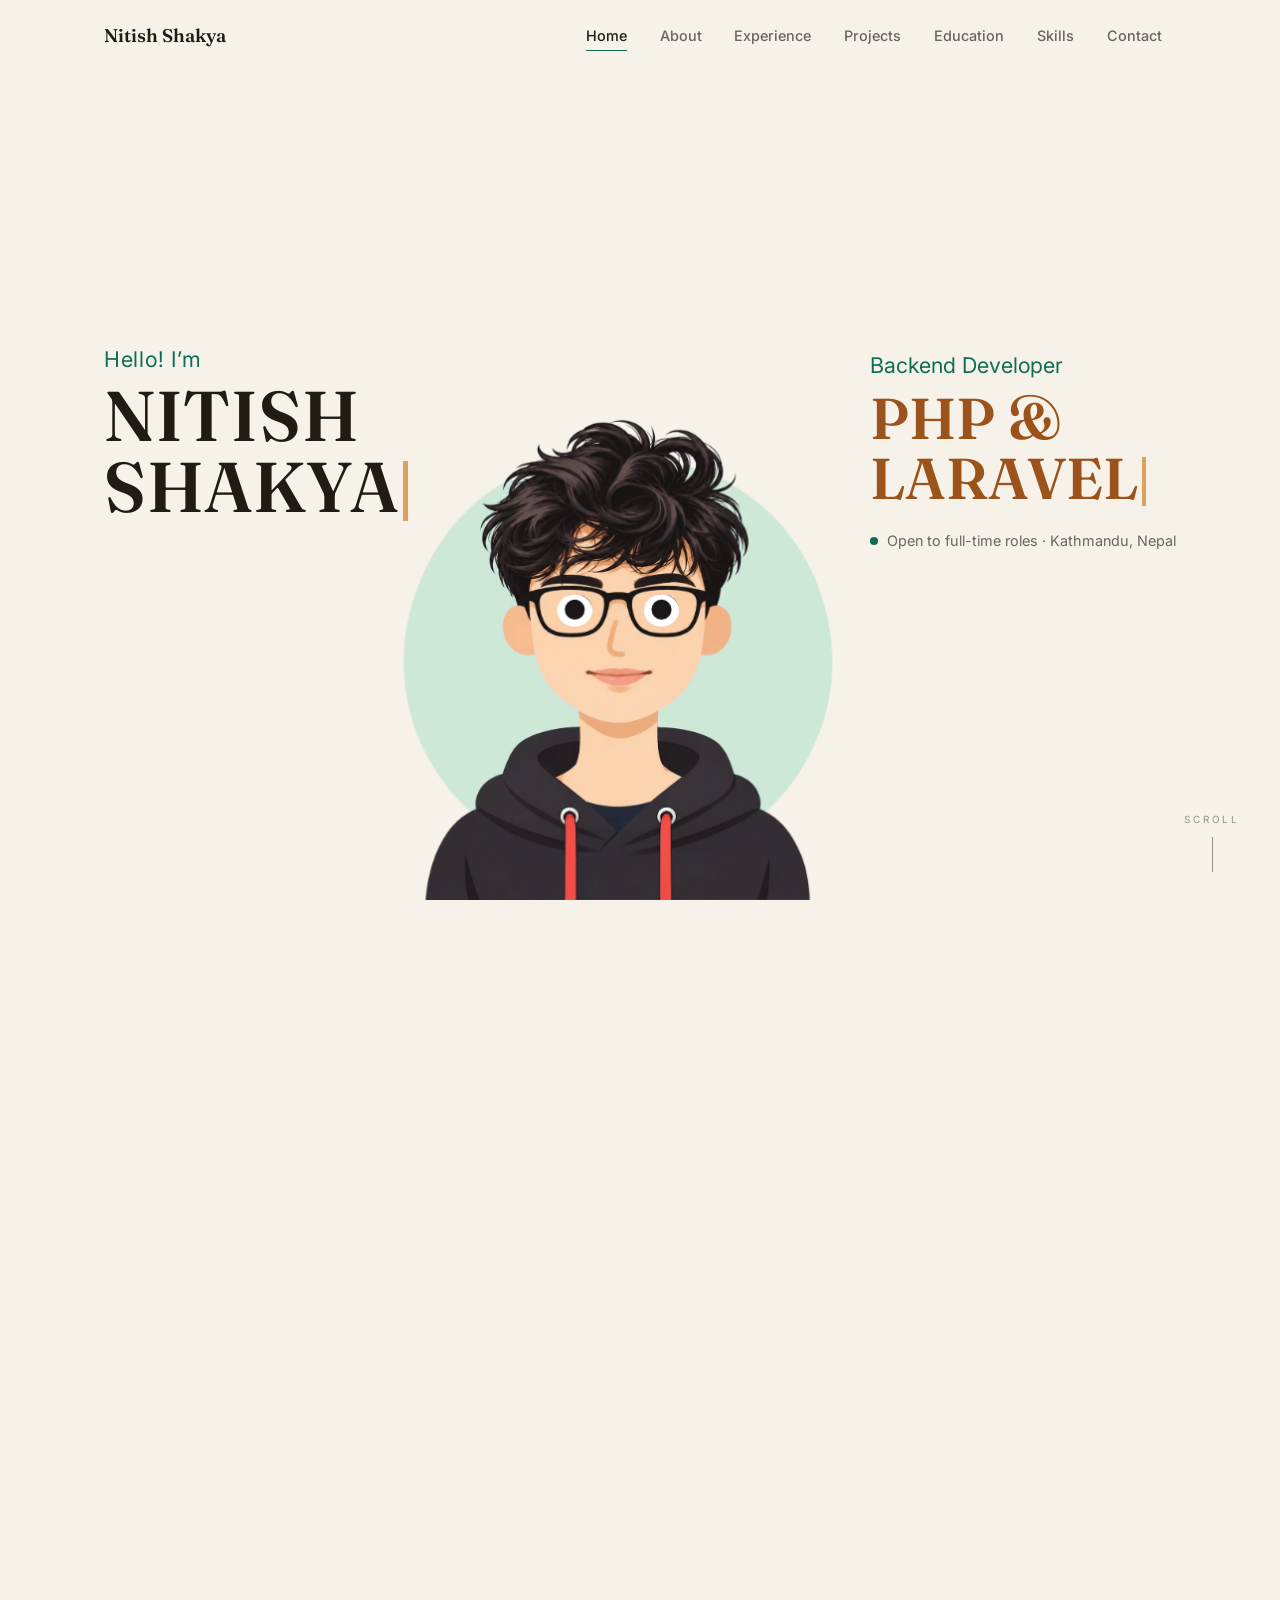
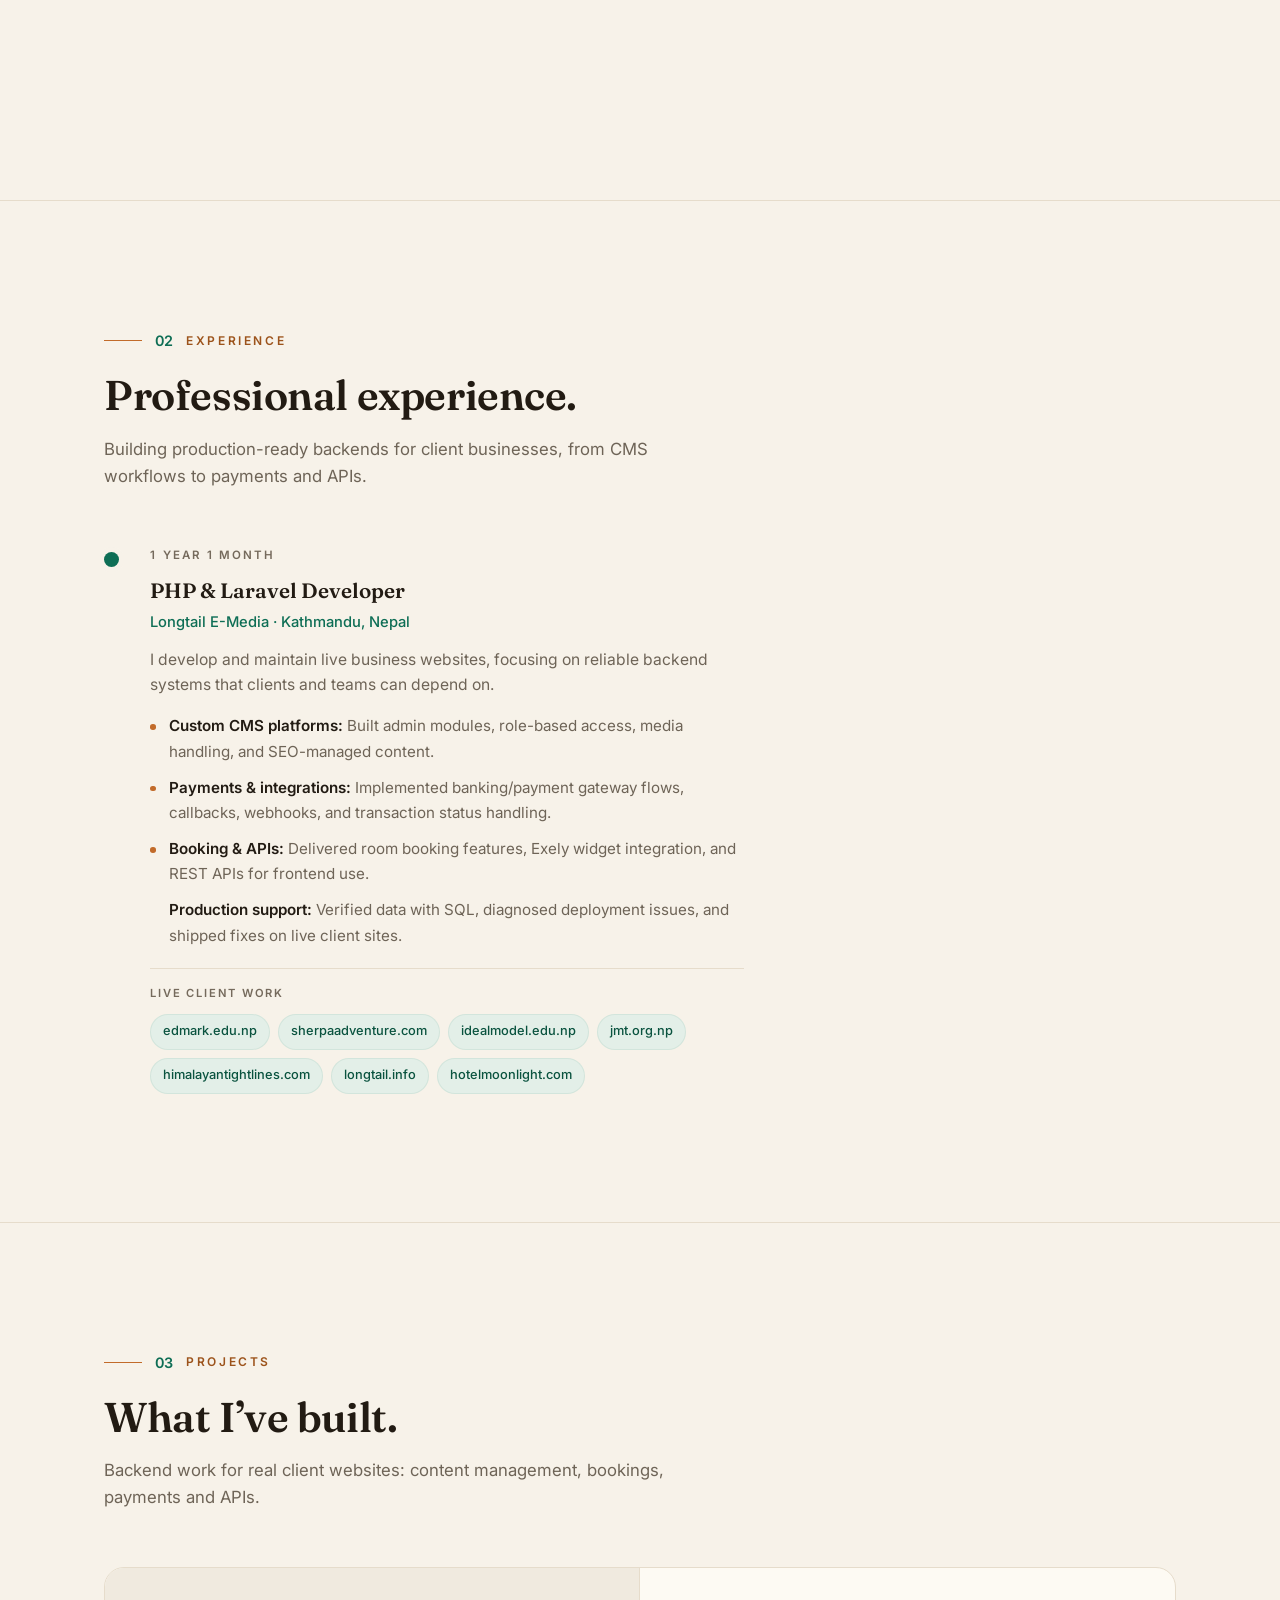
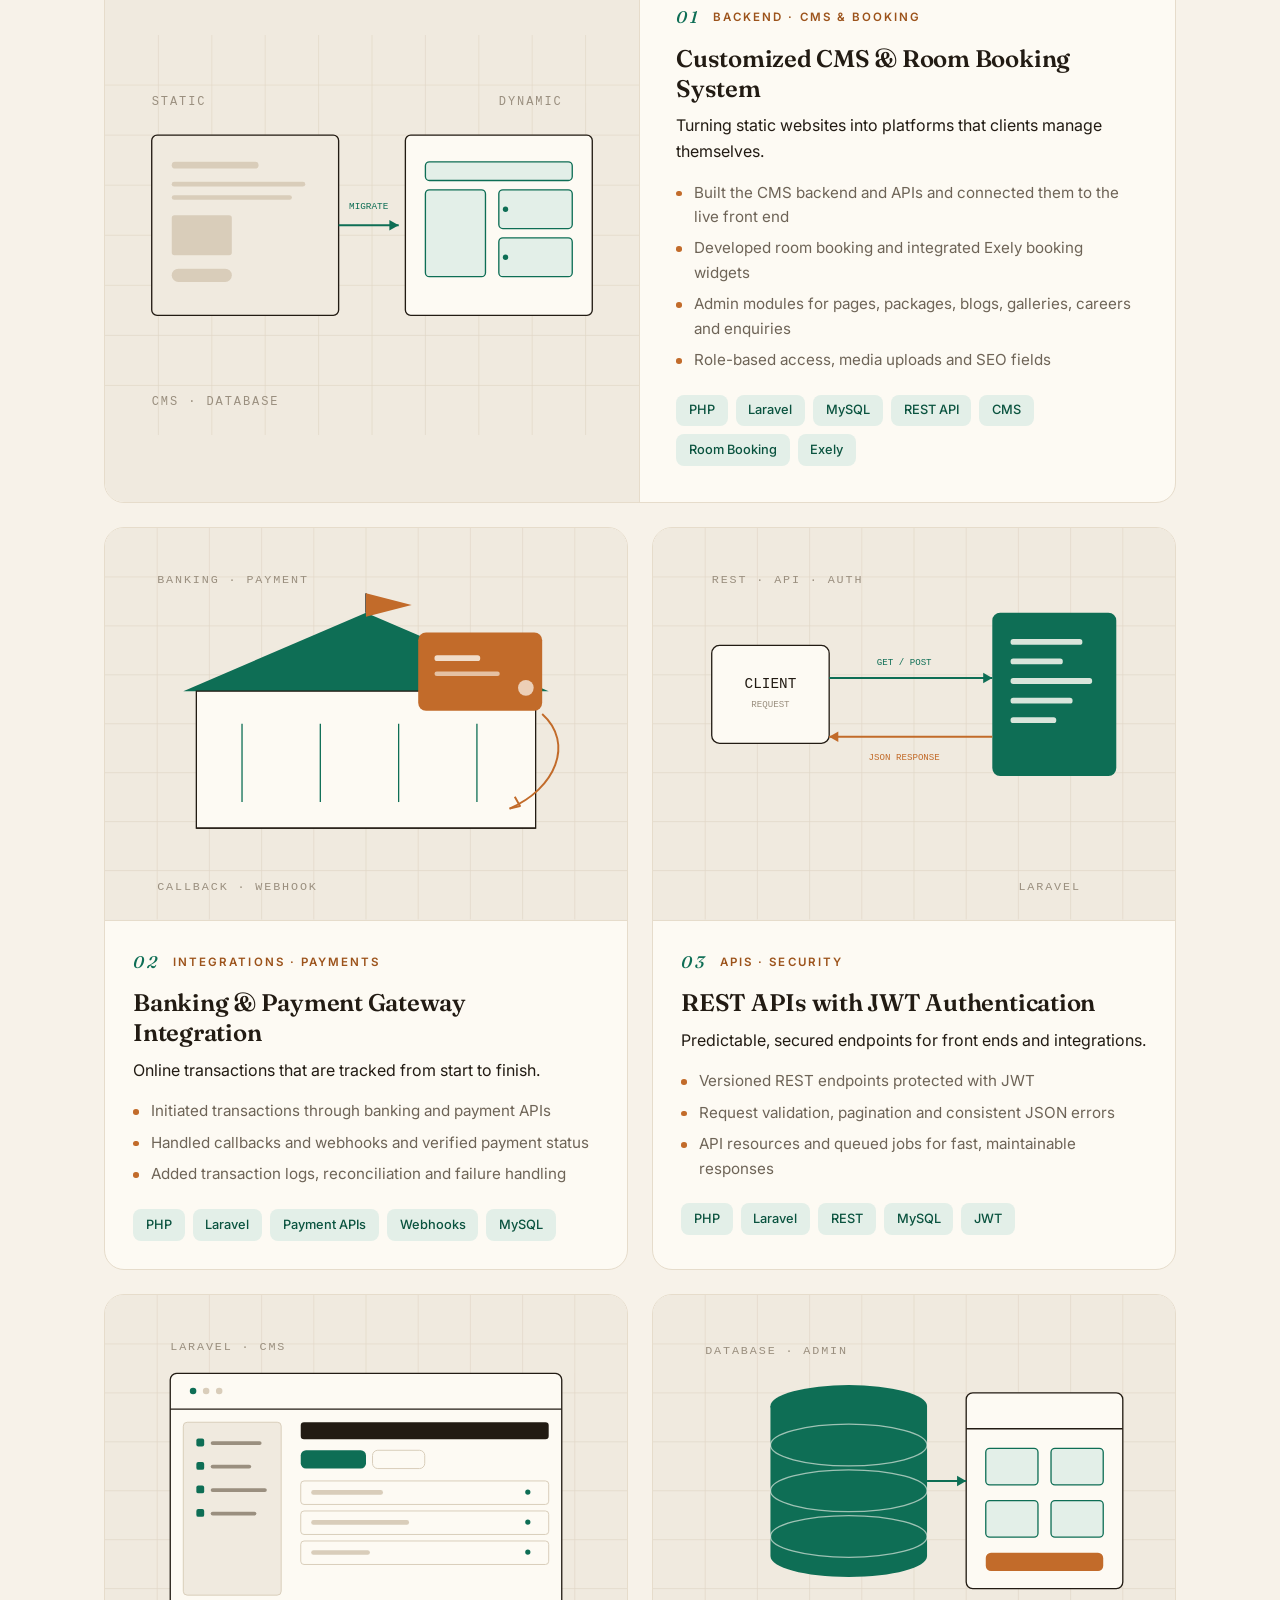
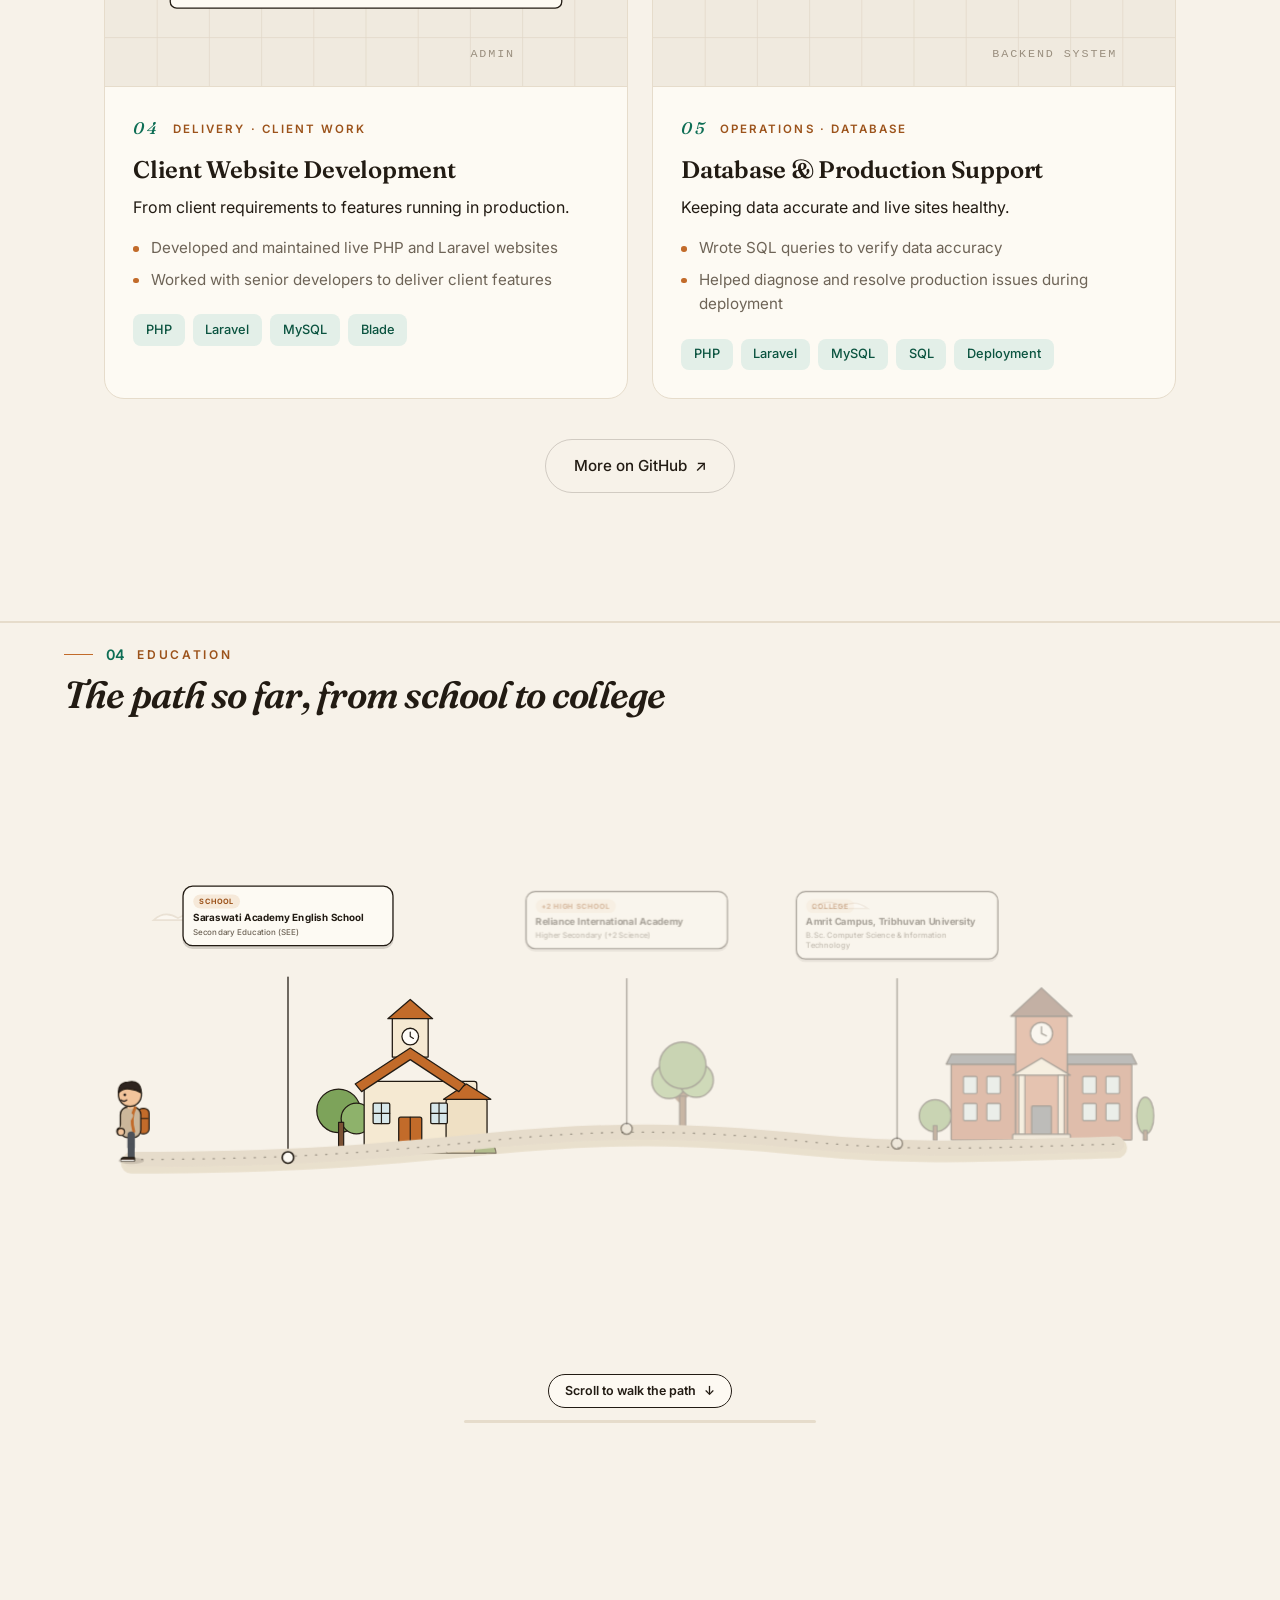
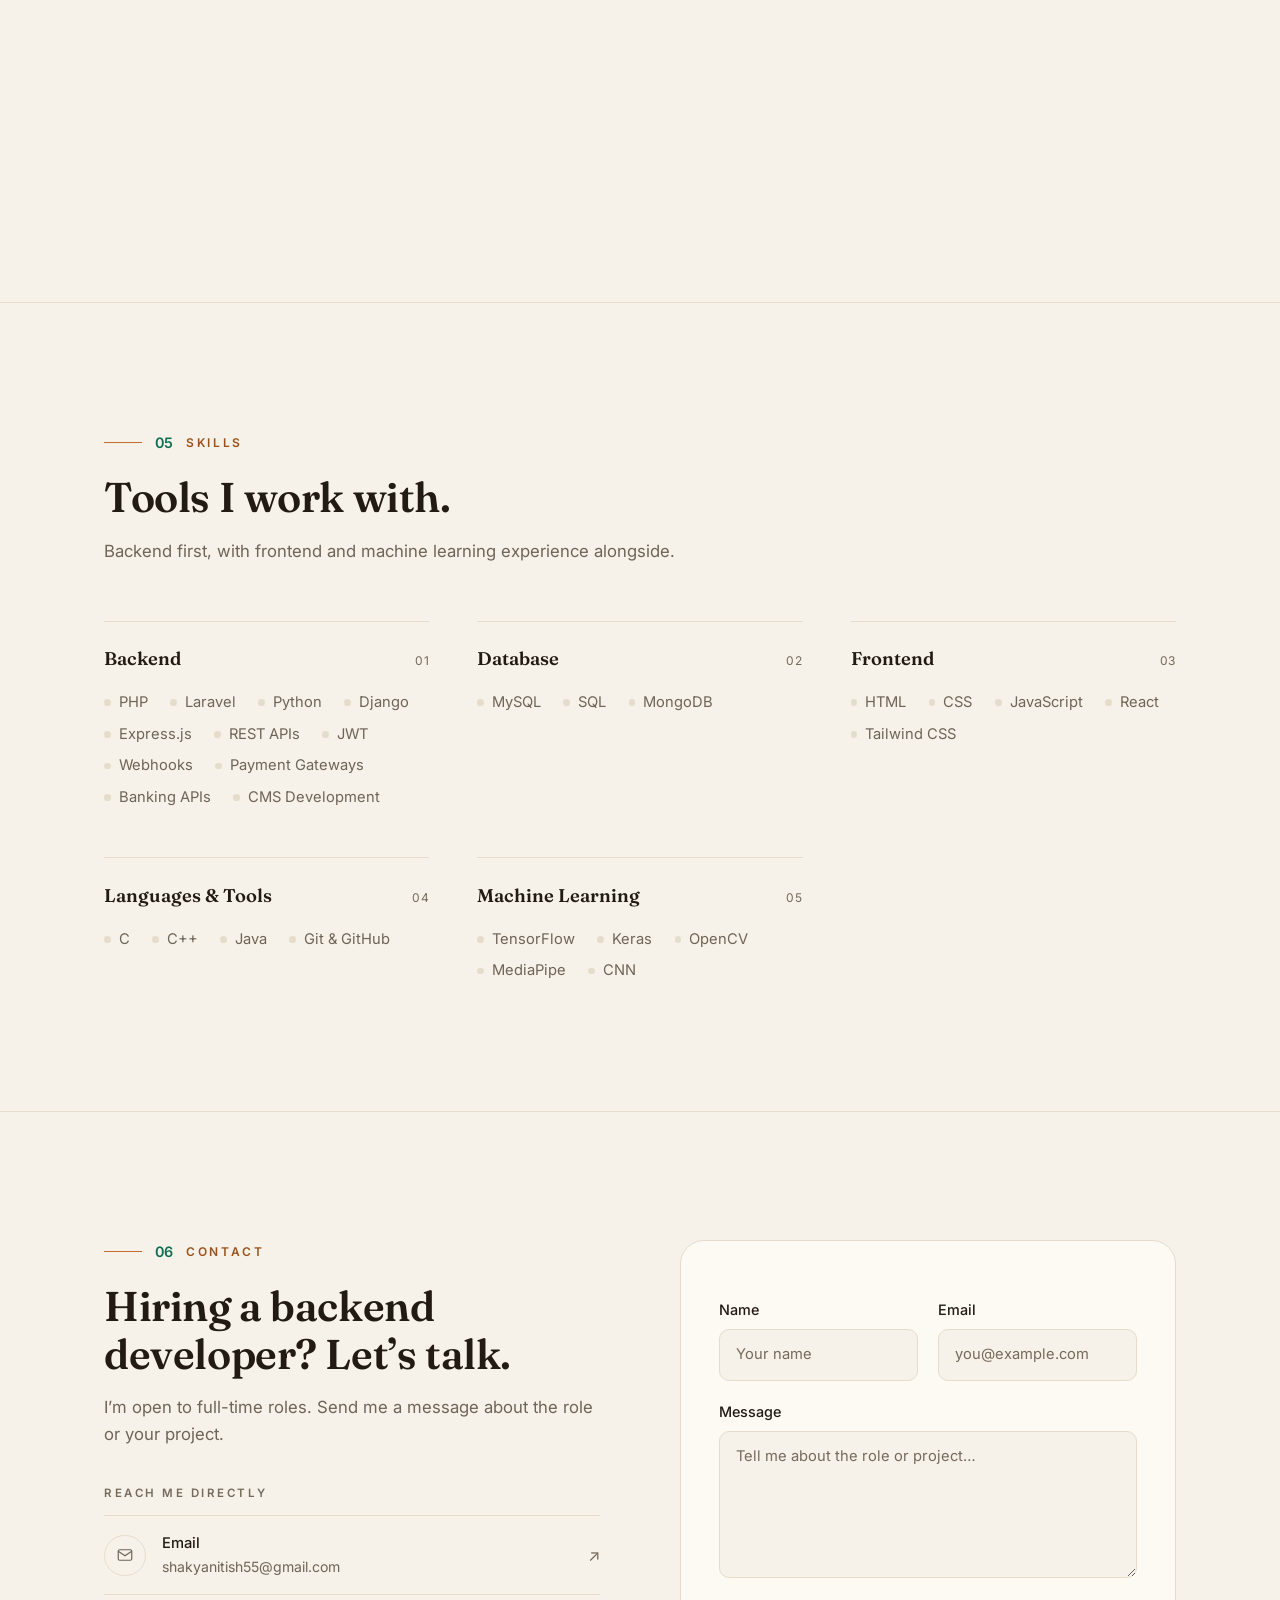
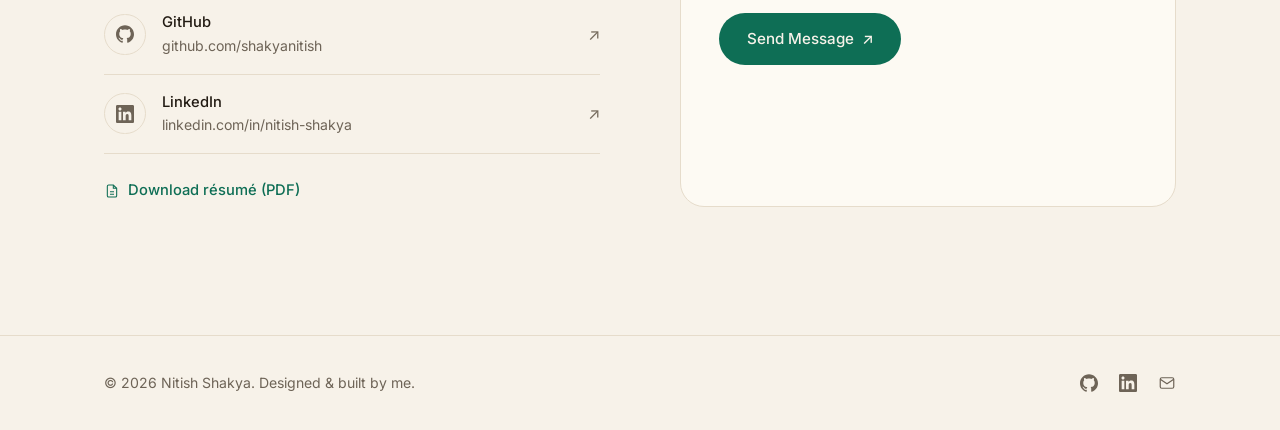
==== commit ac67b5a8: "fix: view resume in new tab" ====
--- a/index.html
+++ b/index.html
@@ -254,7 +254,7 @@
       </div>
           <div class="hero-cta">
           <a class="btn btn--primary" href="#projects">See My Work <span class="arr">↓</span></a>
-          <a class="btn btn--ghost" href="resume.pdf" download="">Download Résumé</a>
+          <a class="btn btn--ghost" href="resume.pdf" target="_blank" rel="noopener noreferrer">View Résumé</a>
           <a class="btn btn--ghost" href="#contact">Hire Me</a>
         </div>
           <div class="hero-socials">
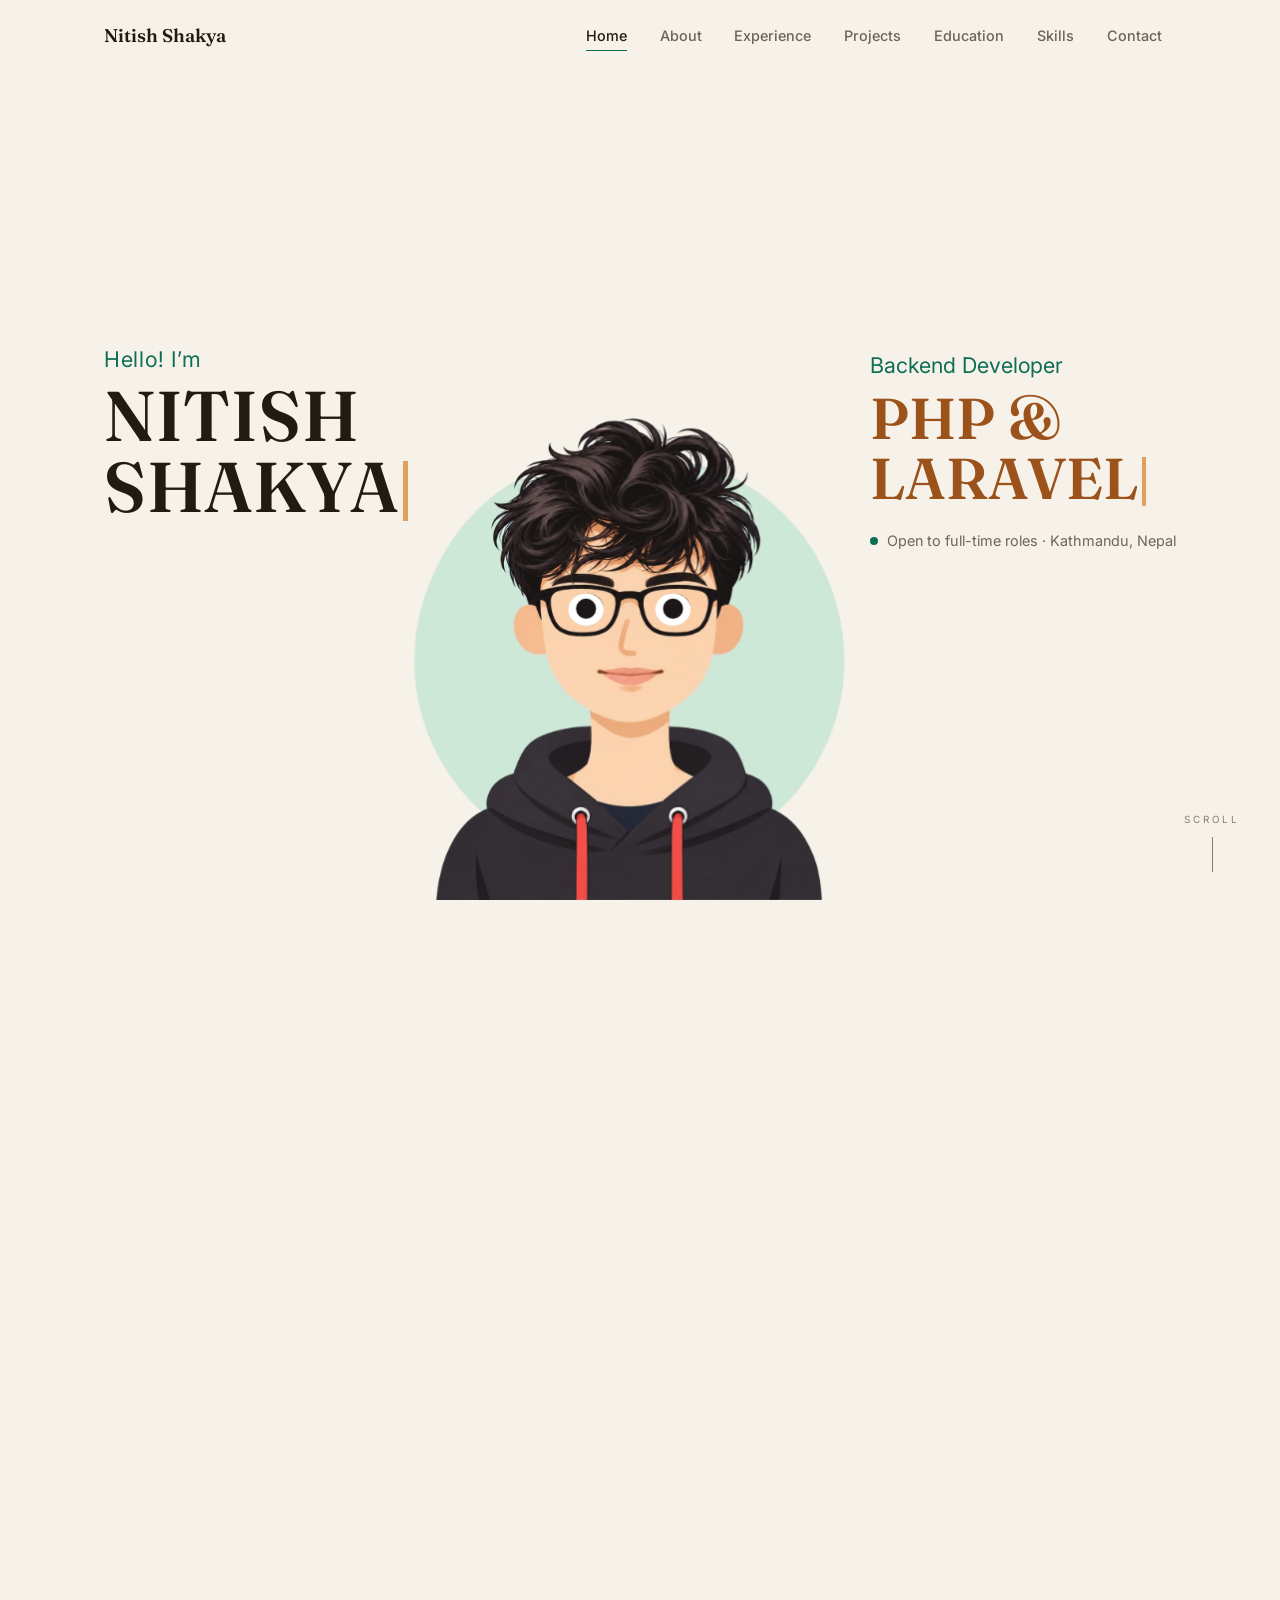
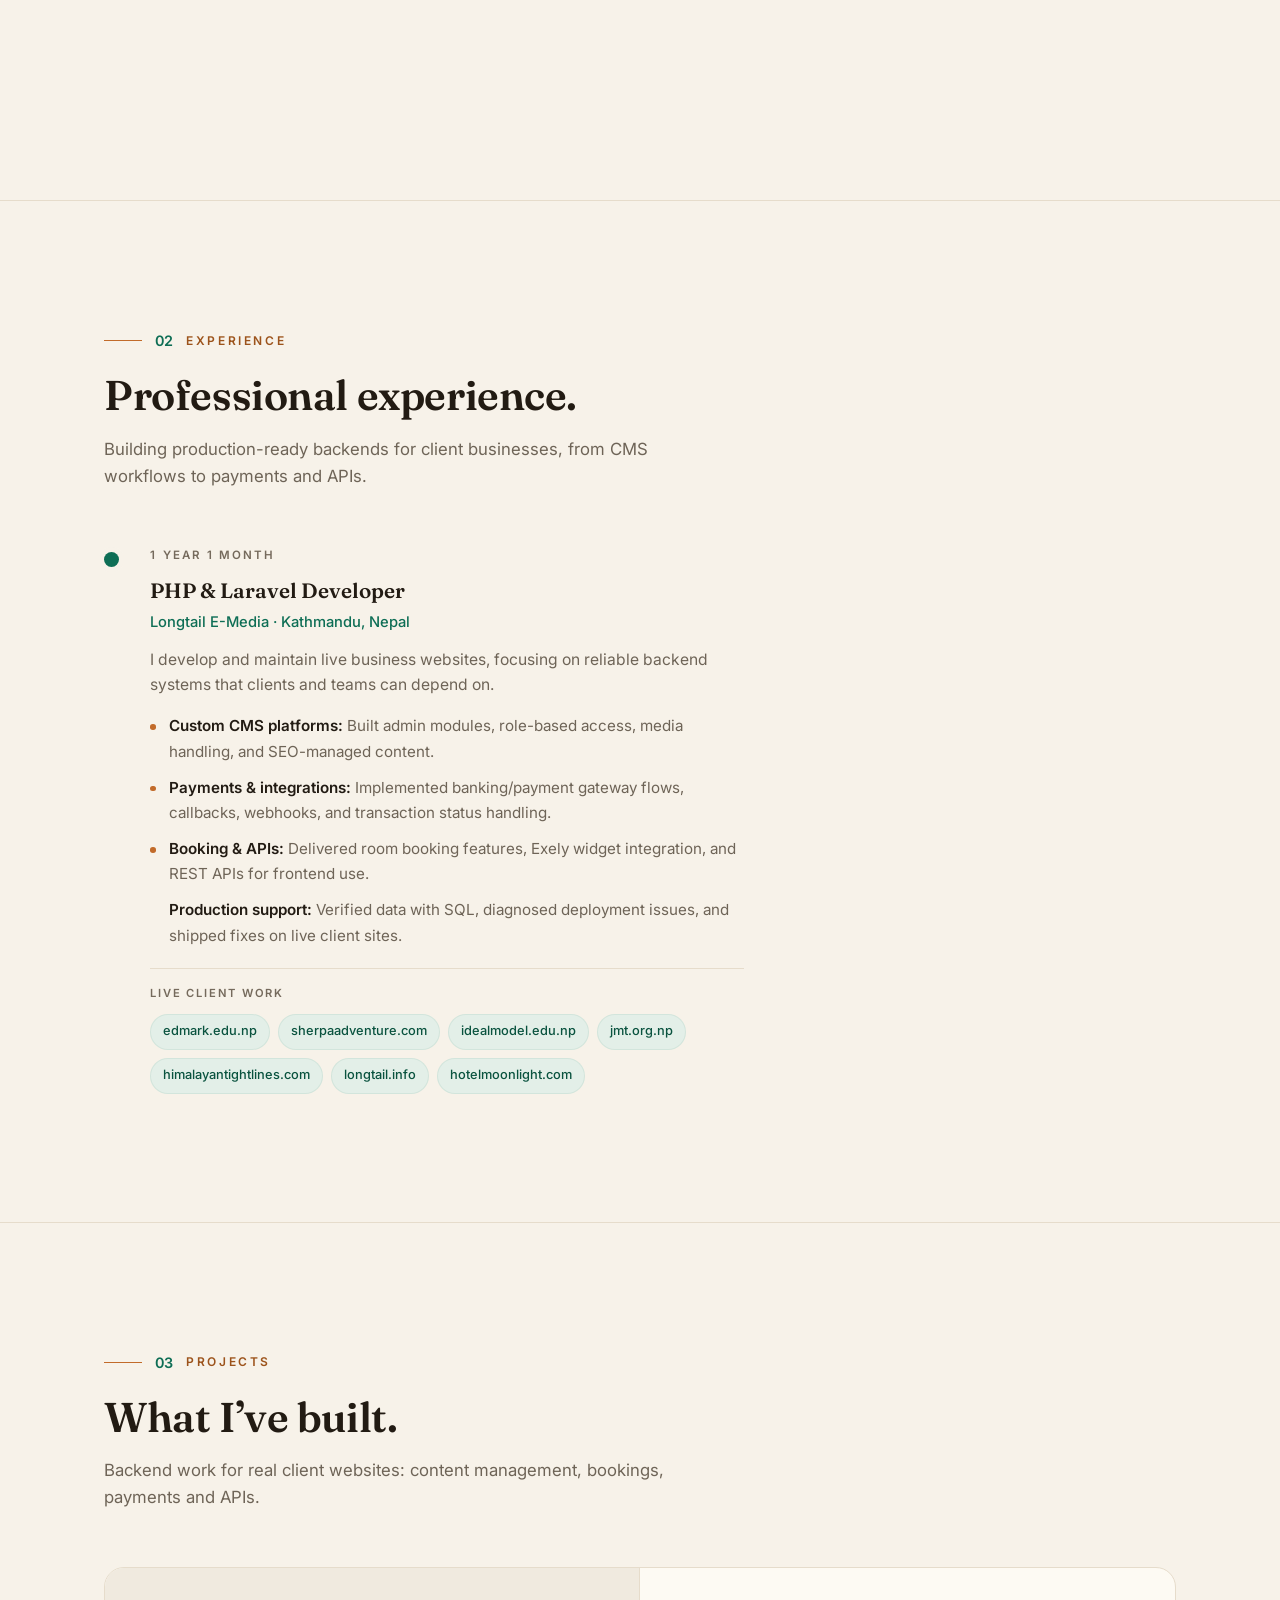
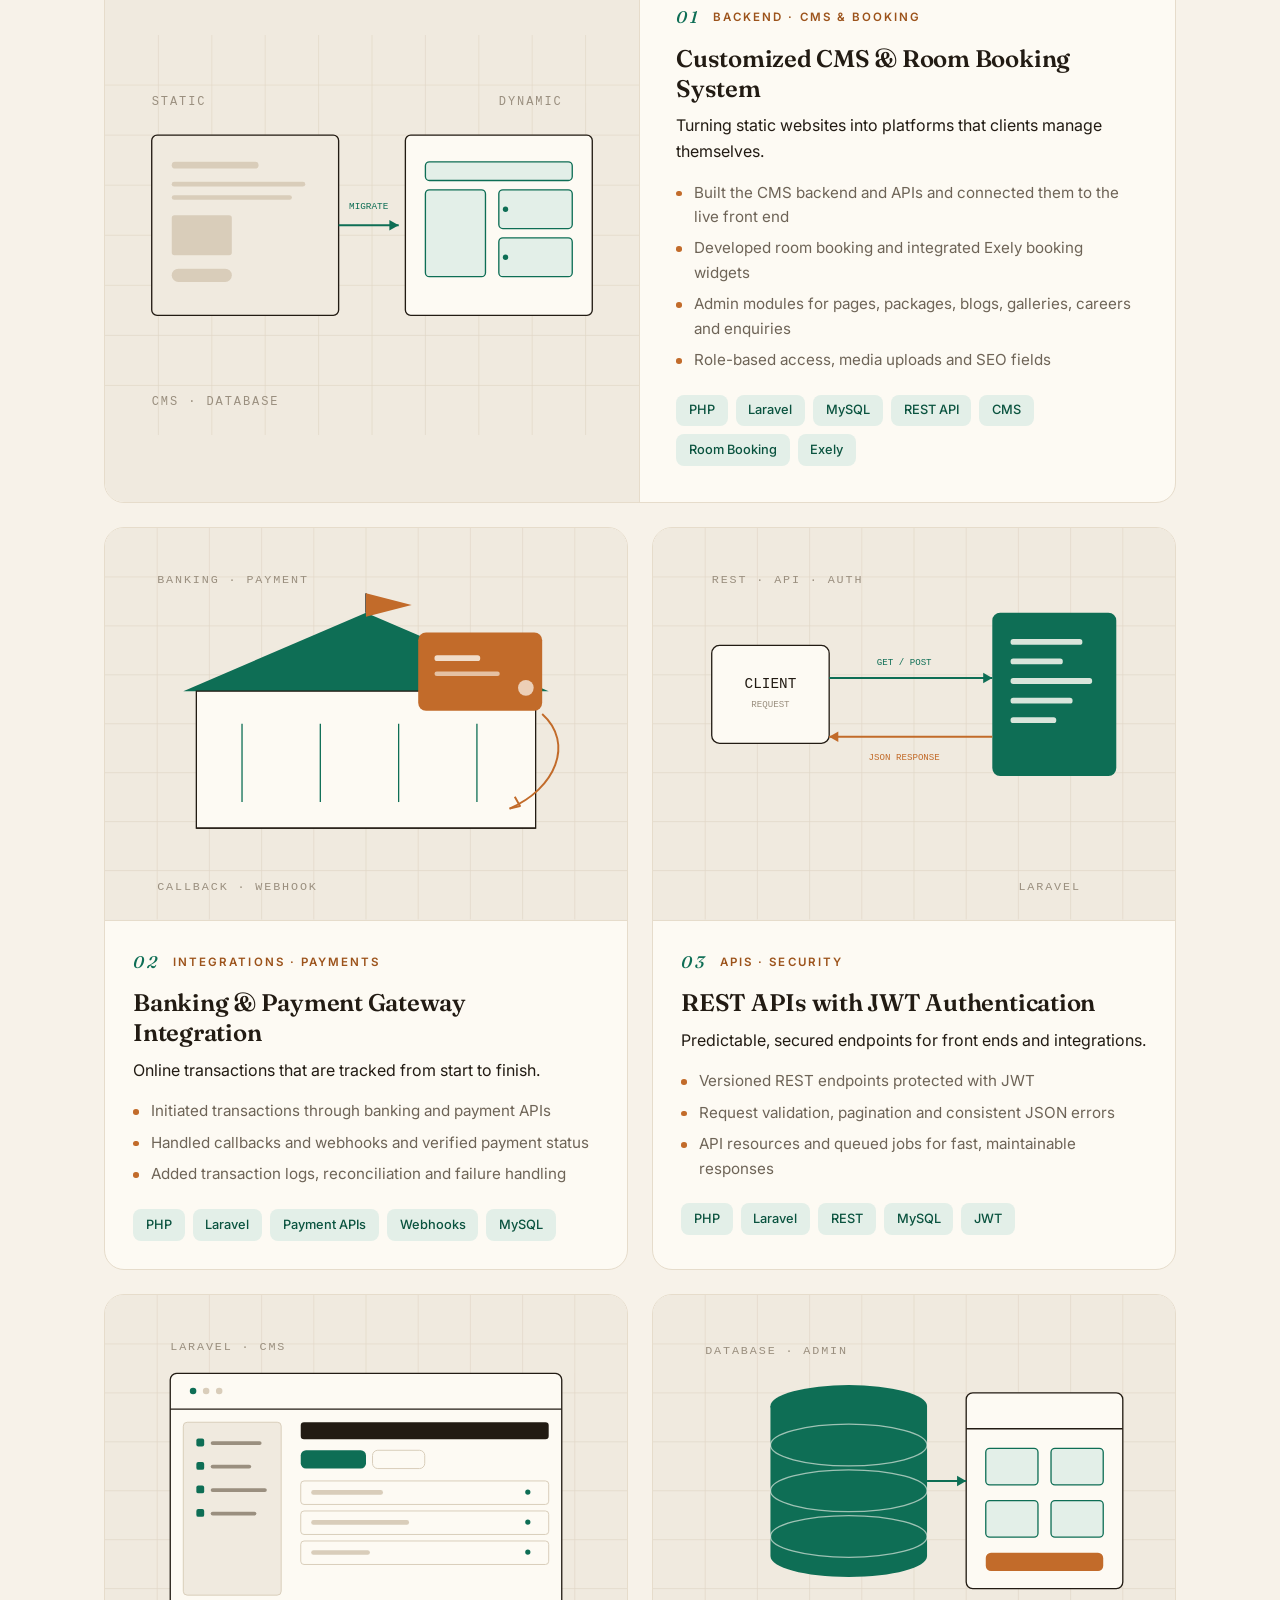
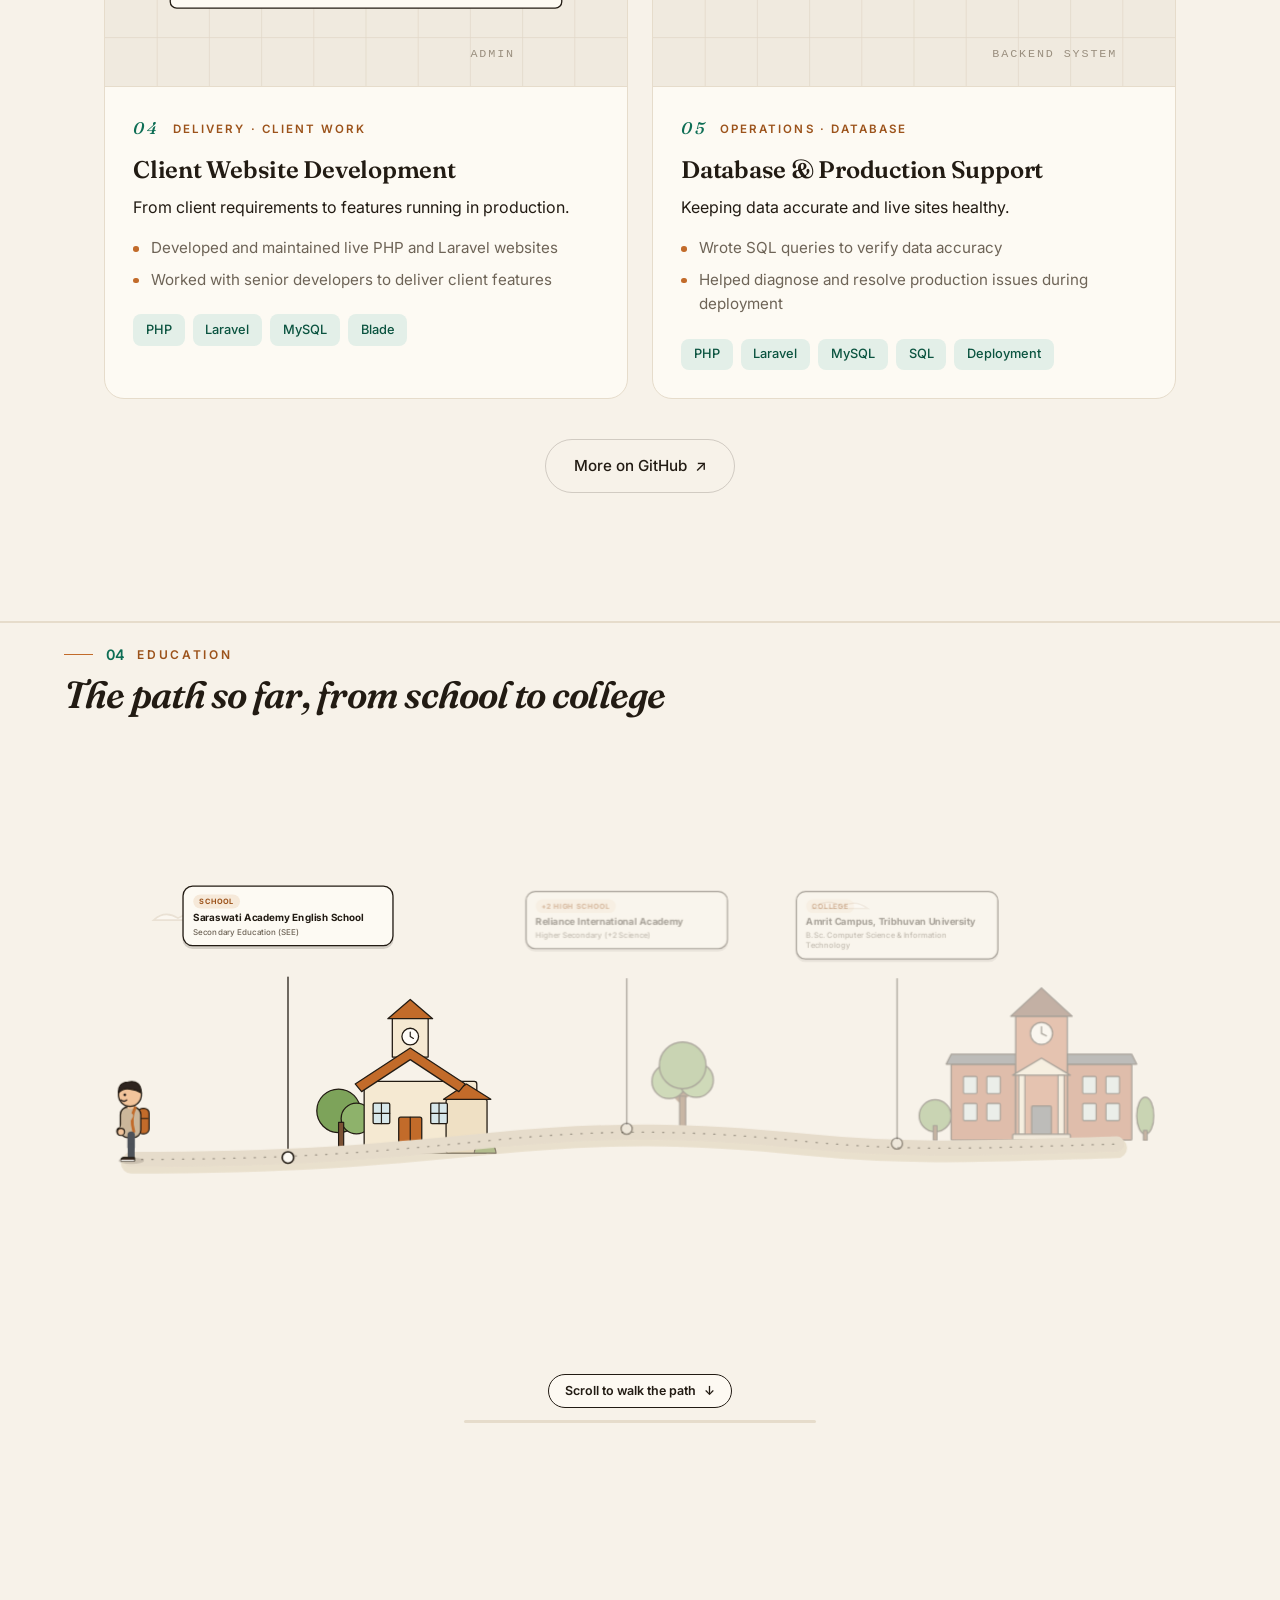
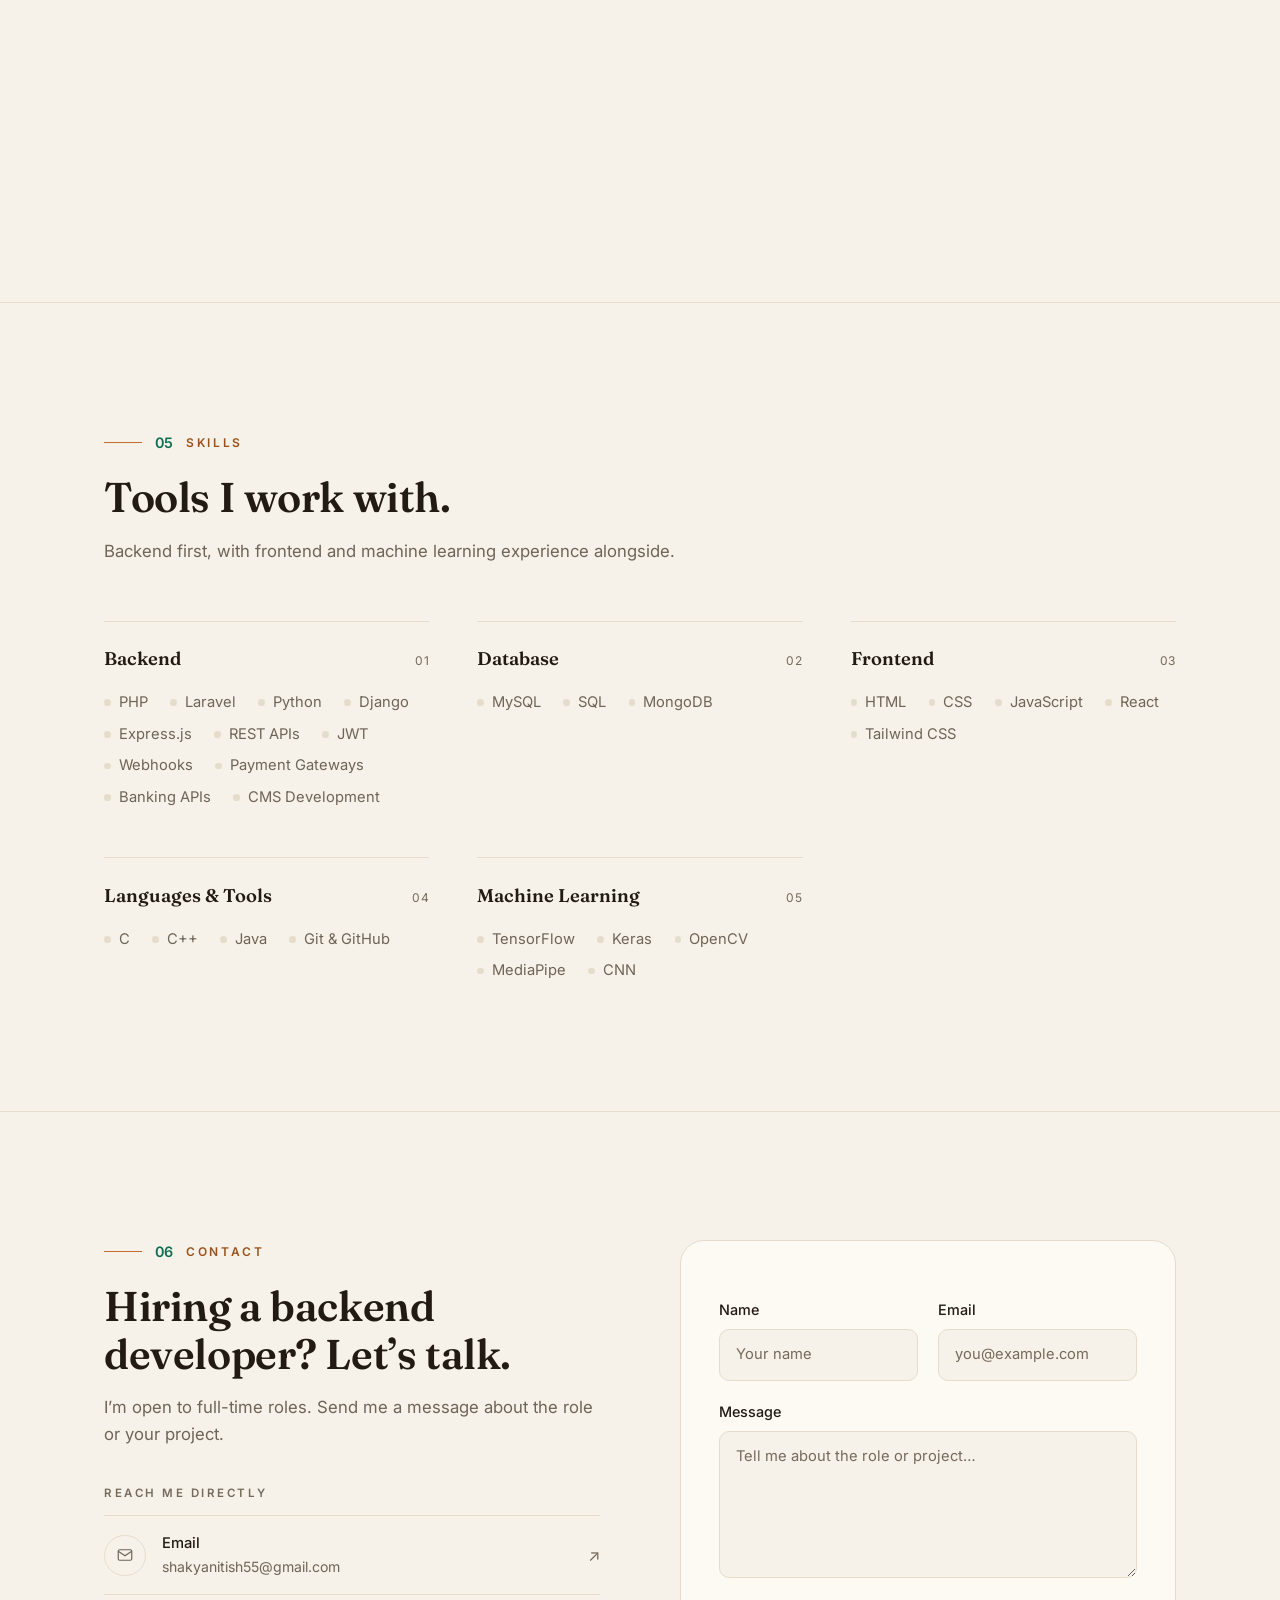
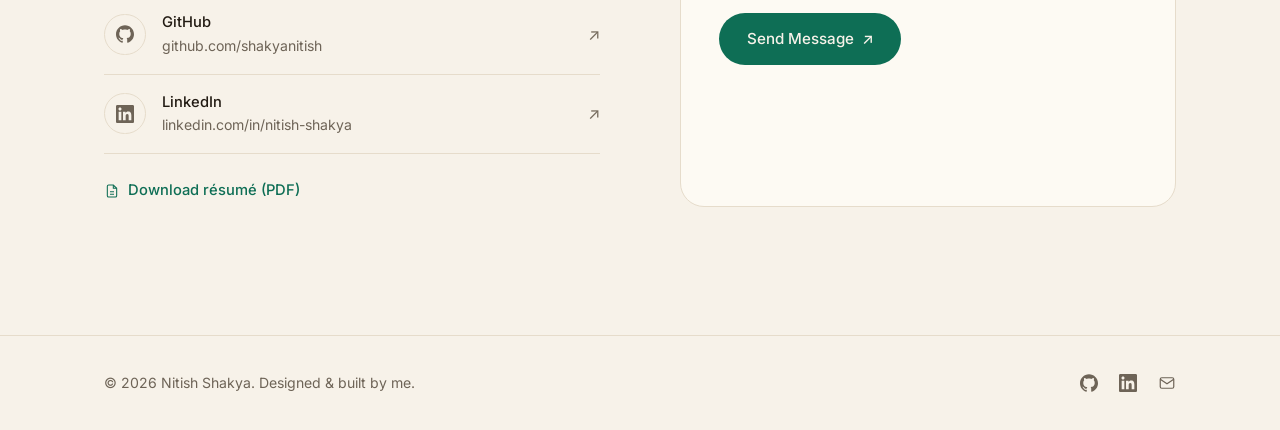
==== commit 1d5cb2be: "fix: use www canonical domain" ====
--- a/index.html
+++ b/index.html
@@ -6,12 +6,13 @@
 <title>Nitish Shakya — PHP & Laravel Backend Developer, Kathmandu</title>
 <meta name="description" content="Nitish Shakya is a PHP and Laravel backend developer in Kathmandu, Nepal, building custom CMS platforms, payment and banking integrations and REST APIs. Open to full-time roles.">
 <meta name="robots" content="index,follow,max-image-preview:large">
-<link rel="canonical" href="https://nitishshakya.com.np/">
+<link rel="canonical" href="https://www.nitishshakya.com.np/">
 <script>
 (function () {
-  var host = "nitishshakya.com.np";
+  var host = "www.nitishshakya.com.np";
+  var apex = "nitishshakya.com.np";
   var current = location.hostname.toLowerCase();
-  if (current.replace(/^www\./, "") !== host) return;
+  if (current !== apex && current !== host) return;
   var path = location.pathname.replace(/\/index\.html$/, "/");
   if (current !== host || location.protocol !== "https:" || path !== location.pathname) {
     location.replace("https://" + host + path + location.search + location.hash);
@@ -19,13 +20,13 @@
 })();
 </script>
 <script>(function(w,d,s,l,i){w[l]=w[l]||[];w[l].push({'gtm.start':new Date().getTime(),event:'gtm.js'});var f=d.getElementsByTagName(s)[0],j=d.createElement(s),dl=l!='dataLayer'?'&l='+l:'';j.async=true;j.src='https://www.googletagmanager.com/gtm.js?id='+i+dl;f.parentNode.insertBefore(j,f);})(window,document,'script','dataLayer','GTM-PB23G37D');</script>
-<meta property="og:url" content="https://nitishshakya.com.np/">
+<meta property="og:url" content="https://www.nitishshakya.com.np/">
 <meta property="og:type" content="website">
 <meta property="og:title" content="Nitish Shakya — PHP & Laravel Backend Developer">
 <meta property="og:description" content="PHP and Laravel backend developer: custom CMS platforms, payment and banking integrations, REST APIs. Open to full-time roles.">
-<meta property="og:image" content="https://nitishshakya.com.np/logo-mark.png">
+<meta property="og:image" content="https://www.nitishshakya.com.np/logo-mark.png">
 <meta name="twitter:card" content="summary">
-<script type="application/ld+json">{"@context":"https://schema.org","@type":"Person","name":"Nitish Shakya","url":"https://nitishshakya.com.np/","jobTitle":"Backend Developer","email":"mailto:shakyanitish55@gmail.com","address":{"@type":"PostalAddress","addressLocality":"Kathmandu","addressCountry":"NP"},"sameAs":["https://github.com/shakyanitish","https://www.linkedin.com/in/nitish-shakya-1916a1303/"],"alumniOf":"Tribhuvan University"}</script>
+<script type="application/ld+json">{"@context":"https://schema.org","@type":"Person","name":"Nitish Shakya","url":"https://www.nitishshakya.com.np/","jobTitle":"Backend Developer","email":"mailto:shakyanitish55@gmail.com","address":{"@type":"PostalAddress","addressLocality":"Kathmandu","addressCountry":"NP"},"sameAs":["https://github.com/shakyanitish","https://www.linkedin.com/in/nitish-shakya-1916a1303/"],"alumniOf":"Tribhuvan University"}</script>
 <style>
 :root{--paper:#f7f2e9;--surface:#fdfaf3;--ink:#221b13;--muted:#6e6457;--faint:#756a5c;--line:#e6dccb;--emerald:#0e6e55;--emerald-deep:#0a533f;--amber:#c26b2a;--amber-deep:#9c531b;--font-display:"Fraunces",Georgia,serif;--font-body:"Inter",ui-sans-serif,system-ui,sans-serif;--ease:cubic-bezier(.22,1,.36,1)}
 *,*::before,*::after{box-sizing:border-box;margin:0;padding:0}
@@ -83,14 +84,14 @@
   {
     "@context": "https://schema.org",
     "@type": "WebSite",
-    "@id": "https://nitishshakya.com.np/#website",
-    "url": "https://nitishshakya.com.np/",
+    "@id": "https://www.nitishshakya.com.np/#website",
+    "url": "https://www.nitishshakya.com.np/",
     "name": "Nitish Shakya",
     "alternateName": "Nitish Shakya — Portfolio",
     "description": "PHP and Laravel backend developer in Kathmandu, Nepal, building custom CMS platforms, payment and banking integrations and REST APIs.",
     "inLanguage": "en",
     "publisher": {
-      "@id": "https://nitishshakya.com.np/#person"
+      "@id": "https://www.nitishshakya.com.np/#person"
     }
   }
   </script>
@@ -99,13 +100,13 @@
   {
     "@context": "https://schema.org",
     "@type": "Person",
-    "@id": "https://nitishshakya.com.np/#person",
+    "@id": "https://www.nitishshakya.com.np/#person",
     "name": "Nitish Shakya",
-    "url": "https://nitishshakya.com.np/",
+    "url": "https://www.nitishshakya.com.np/",
     "email": "shakyanitish55@gmail.com",
     "jobTitle": "PHP Backend Developer",
     "description": "PHP and Laravel backend developer in Kathmandu, Nepal, building custom CMS platforms, payment and banking integrations and REST APIs.",
-    "image": "https://nitishshakya.com.np/assets/nitish-shakya.jpg",
+    "image": "https://www.nitishshakya.com.np/assets/nitish-shakya.jpg",
     "knowsAbout": ["PHP", "Laravel", "MySQL", "JavaScript", "React", "Python", "Django", "TensorFlow", "OpenCV", "MediaPipe", "Machine Learning", "REST APIs", "JWT Authentication", "Webhooks", "CMS Development", "Payment Gateway Integration", "Booking API Integration"],
     "worksFor": {
       "@type": "Organization",
@@ -127,7 +128,7 @@
     ],
     "mainEntityOfPage": {
       "@type": "WebSite",
-      "@id": "https://nitishshakya.com.np/#website"
+      "@id": "https://www.nitishshakya.com.np/#website"
     }
   }
   </script>
@@ -136,17 +137,17 @@
   {
     "@context": "https://schema.org",
     "@type": "ProfilePage",
-    "@id": "https://nitishshakya.com.np/#profilepage",
-    "url": "https://nitishshakya.com.np/",
+    "@id": "https://www.nitishshakya.com.np/#profilepage",
+    "url": "https://www.nitishshakya.com.np/",
     "name": "Nitish Shakya — Portfolio",
     "mainEntity": {
-      "@id": "https://nitishshakya.com.np/#person"
+      "@id": "https://www.nitishshakya.com.np/#person"
     },
     "primaryImageOfPage": {
       "@type": "ImageObject",
-      "@id": "https://nitishshakya.com.np/assets/nitish-shakya.jpg",
-      "contentUrl": "https://nitishshakya.com.np/assets/nitish-shakya.jpg",
-      "url": "https://nitishshakya.com.np/assets/nitish-shakya.jpg",
+      "@id": "https://www.nitishshakya.com.np/assets/nitish-shakya.jpg",
+      "contentUrl": "https://www.nitishshakya.com.np/assets/nitish-shakya.jpg",
+      "url": "https://www.nitishshakya.com.np/assets/nitish-shakya.jpg",
       "name": "Nitish Shakya portrait",
       "caption": "Nitish Shakya — PHP Backend Developer in Kathmandu, Nepal",
       "width": 640,
